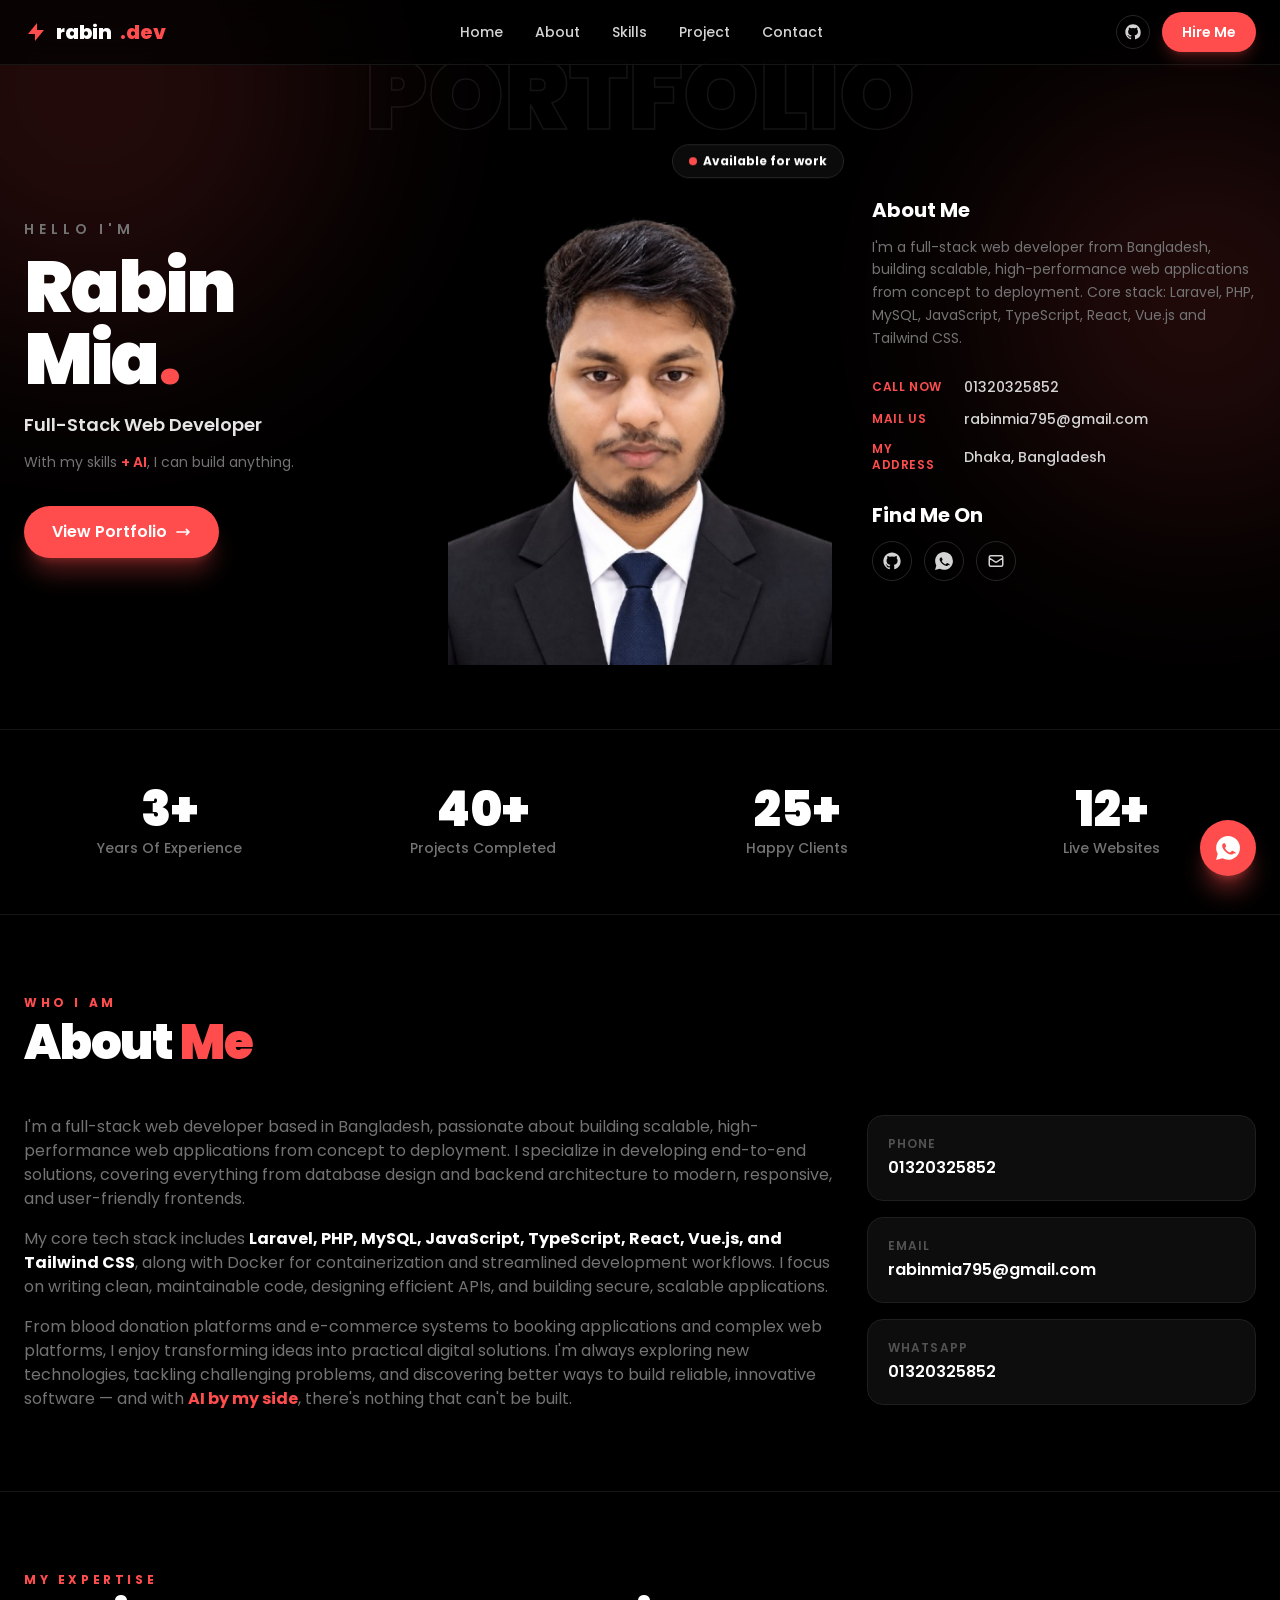
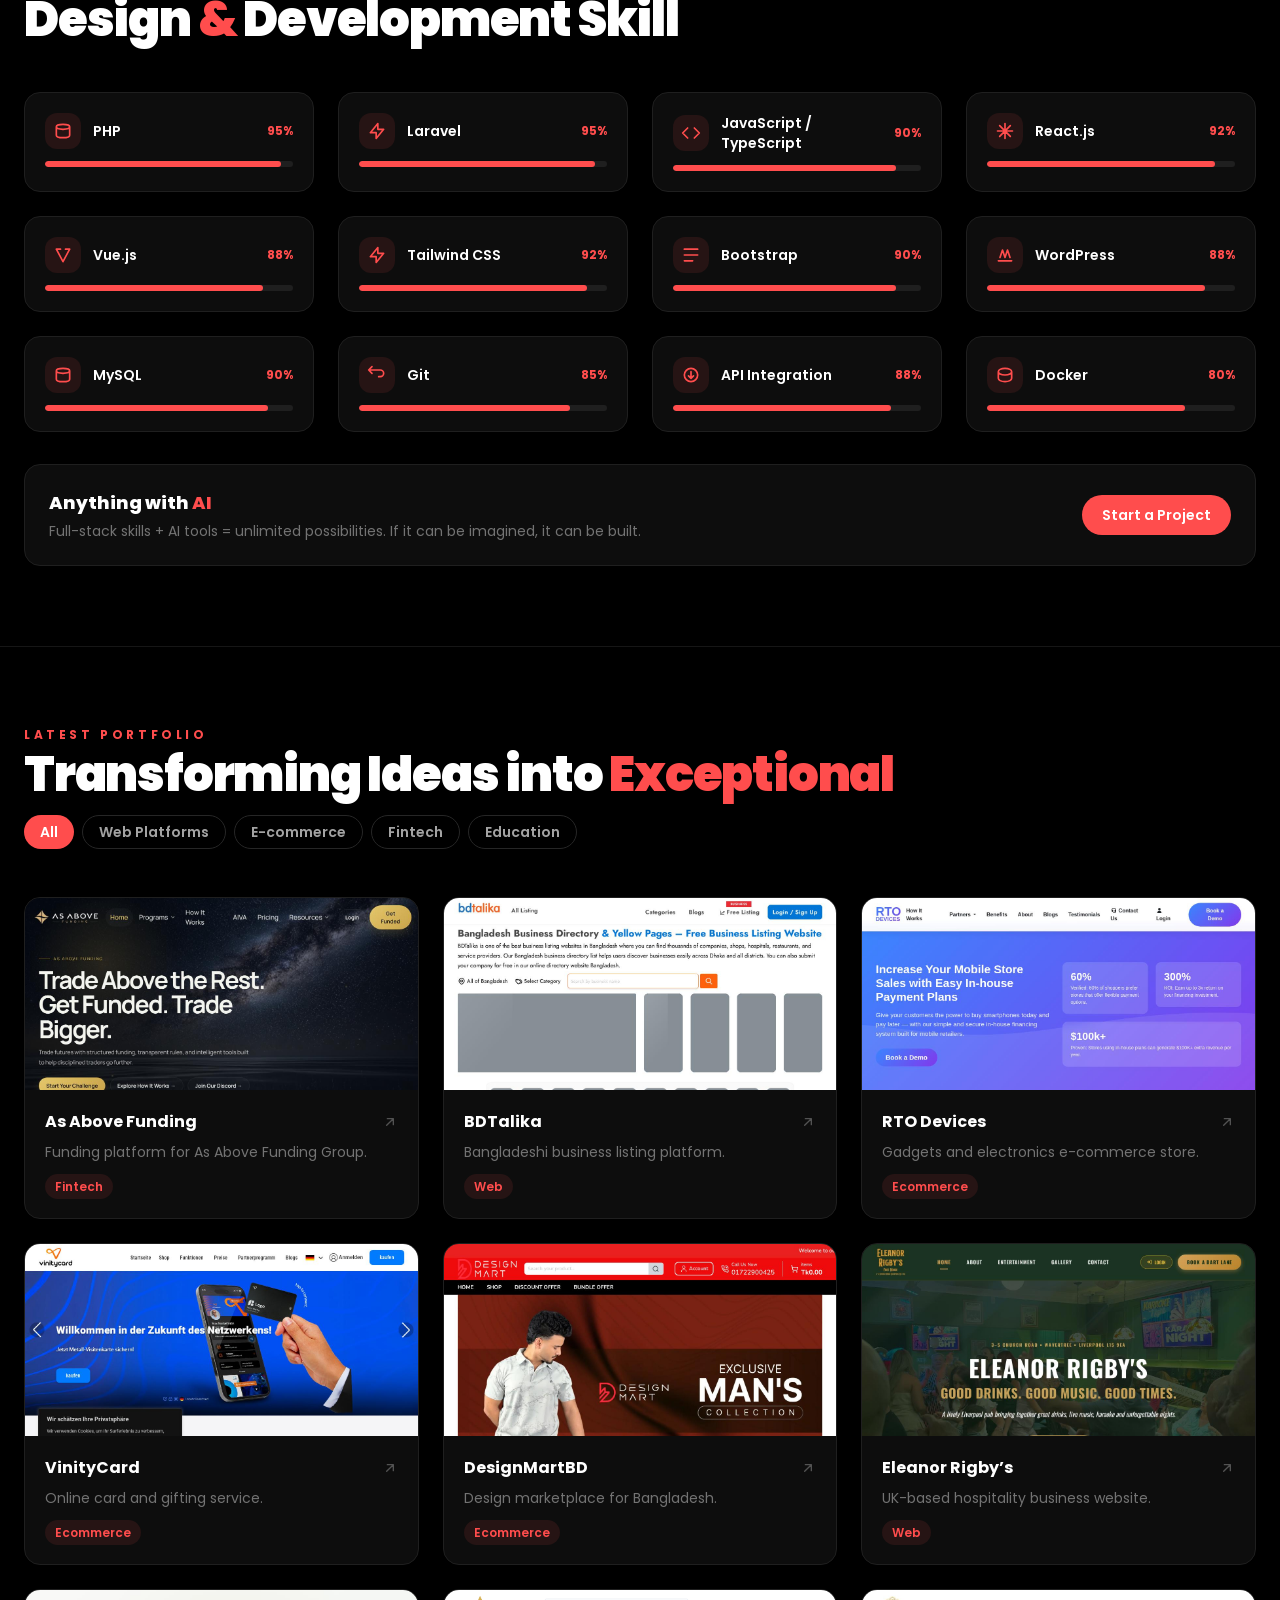
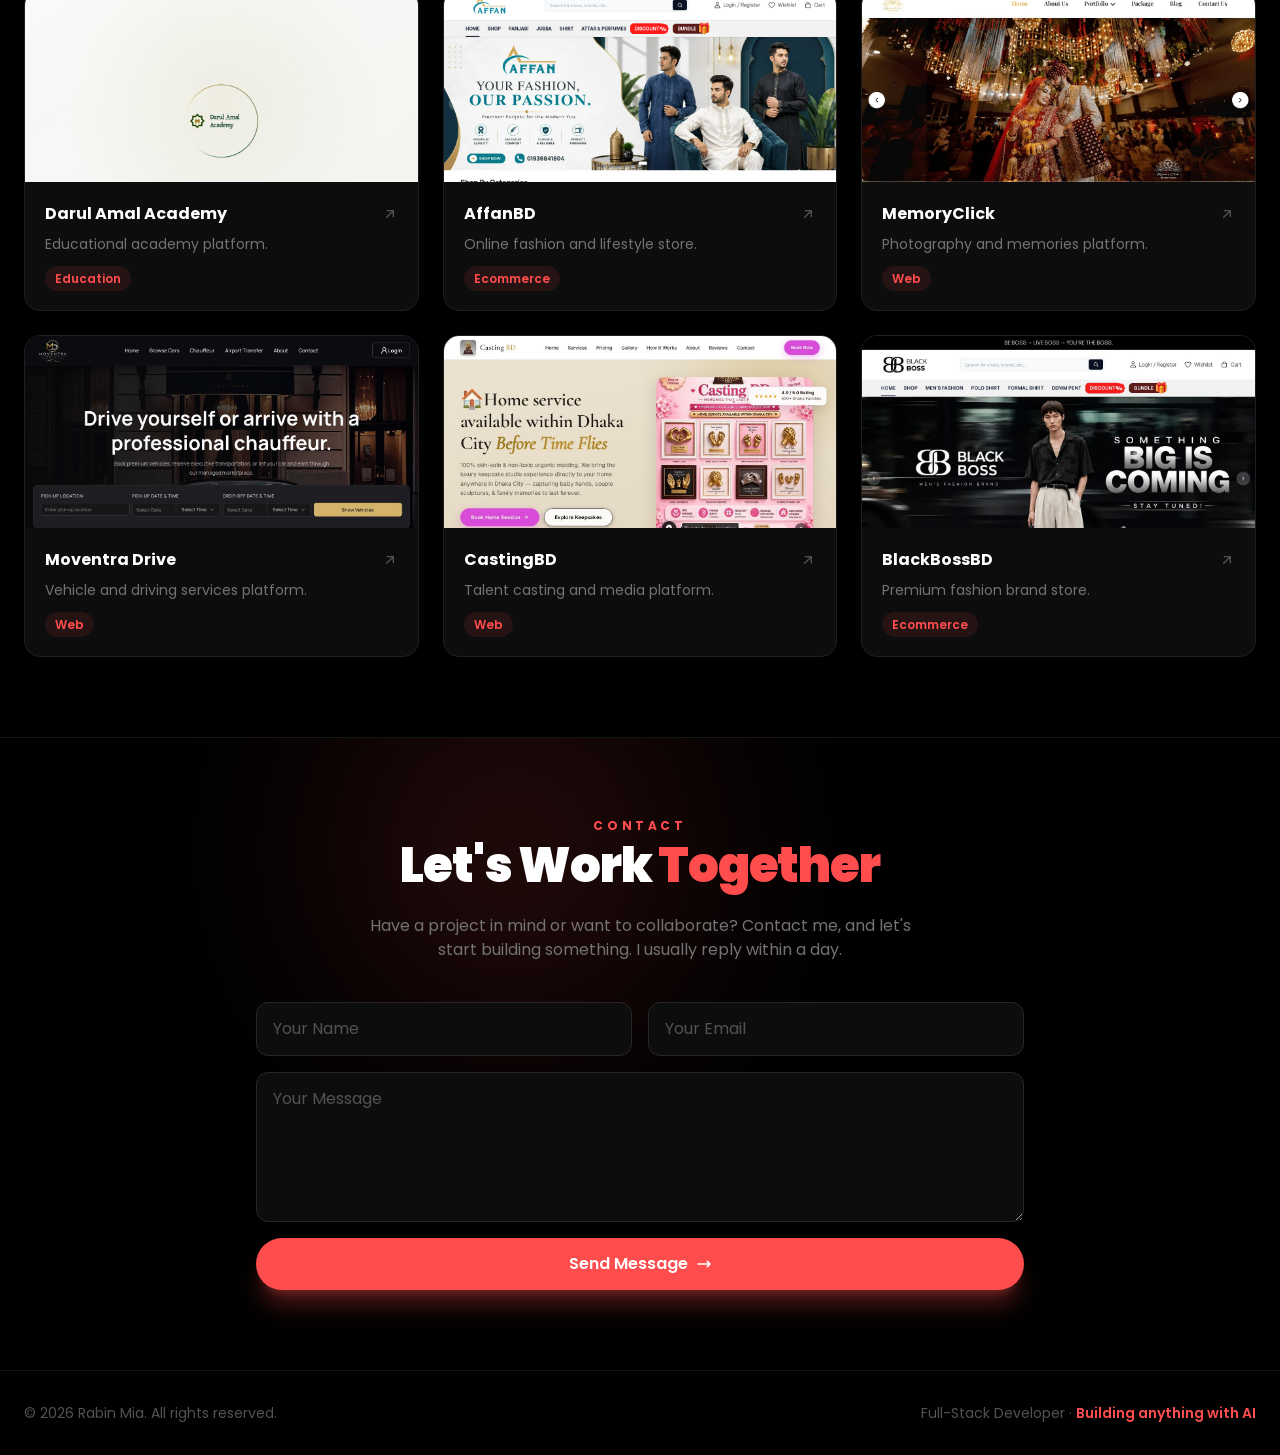
==== index.html @ 709ae865 "Use transparent cutout profile photo, frame-less hero presentation with red glow" ====
<!DOCTYPE html>
<html lang="en" class="scroll-smooth">
<head>
<meta charset="UTF-8">
<meta name="viewport" content="width=device-width, initial-scale=1.0">
<title>Rabin Mia — Full-Stack Developer. I Build Anything with AI.</title>
<meta name="description" content="Rabin Mia — Full-stack web developer from Bangladesh. Laravel, React, Vue, TypeScript, Tailwind. With my skills and AI, I can build anything.">
<link rel="icon" href="assets/profile.png">
<link rel="preconnect" href="https://fonts.googleapis.com">
<link rel="preconnect" href="https://fonts.gstatic.com" crossorigin>
<link href="https://fonts.googleapis.com/css2?family=Poppins:wght@400;500;600;700;800;900&display=swap" rel="stylesheet">
<link rel="stylesheet" href="assets/tw.css">
<style>
  body{font-family:'Poppins',-apple-system,'Segoe UI',Roboto,sans-serif}
  .ghost{color:transparent;-webkit-text-stroke:1.5px rgba(255,255,255,.08)}
  .card-hover{transition:transform .35s cubic-bezier(.16,1,.3,1),box-shadow .35s ease,border-color .35s ease}
  .card-hover:hover{transform:translateY(-6px);border-color:rgba(255,77,77,.5);box-shadow:0 24px 48px -16px rgba(255,77,77,.15)}
  .grad-text{color:#ff4d4d}
  .shot{transition:transform .5s cubic-bezier(.16,1,.3,1)}
  .proj-card:hover .shot{transform:scale(1.07)}
  .blob{position:absolute;border-radius:9999px;filter:blur(110px);opacity:.14;animation:blob 14s ease-in-out infinite}
  .blob-2{animation-delay:-7s}
  @keyframes blob{0%,100%{transform:translate(0,0) scale(1)}33%{transform:translate(30px,-40px) scale(1.1)}66%{transform:translate(-25px,25px) scale(.95)}}
  .float-anim{animation:floaty 5s ease-in-out infinite}
  @keyframes floaty{0%,100%{transform:translateY(0)}50%{transform:translateY(-12px)}}
  .glass{backdrop-filter:blur(14px);-webkit-backdrop-filter:blur(14px)}
  ::selection{background:#ff4d4d;color:#fff}
  ::-webkit-scrollbar{width:9px}
  ::-webkit-scrollbar-track{background:#000}
  ::-webkit-scrollbar-thumb{background:#262626;border-radius:99px}
  ::-webkit-scrollbar-thumb:hover{background:#ff4d4d}
  .link-underline{position:relative}
  .link-underline::after{content:'';position:absolute;left:0;bottom:-4px;width:0;height:2px;background:#ff4d4d;transition:width .3s ease}
  .link-underline:hover::after{width:100%}
</style>
</head>
<body class="bg-black text-neutral-300 antialiased">

<!-- Navbar -->
<nav class="fixed top-0 inset-x-0 z-50 glass bg-black/70 border-b border-[#161616]">
  <div class="max-w-7xl mx-auto px-4 sm:px-6 h-16 flex items-center justify-between">
    <a href="#home" class="flex items-center gap-2 text-xl font-extrabold text-white">
      <svg class="w-6 h-6 text-brand-500" fill="currentColor" viewBox="0 0 24 24"><path d="M13 10V3L4 14h7v7l9-11h-7z"/></svg>rabin<span class="text-brand-500">.dev</span>
    </a>
    <div class="hidden md:flex items-center gap-8 text-sm font-medium">
      <a href="#home" class="link-underline hover:text-white transition">Home</a>
      <a href="#about" class="link-underline hover:text-white transition">About</a>
      <a href="#skills" class="link-underline hover:text-white transition">Skills</a>
      <a href="#projects" class="link-underline hover:text-white transition">Project</a>
      <a href="#contact" class="link-underline hover:text-white transition">Contact</a>
    </div>
    <div class="flex items-center gap-3">
      <a href="https://github.com/rabinmia975" target="_blank" rel="noopener" class="hidden sm:block p-2 rounded-full border border-[#262626] hover:border-brand-500 hover:text-brand-500 transition" aria-label="GitHub">
        <svg class="w-4 h-4" fill="currentColor" viewBox="0 0 24 24"><path d="M12 .5C5.65.5.5 5.65.5 12c0 5.08 3.29 9.39 7.86 10.91.58.11.79-.25.79-.56v-1.97c-3.2.7-3.87-1.54-3.87-1.54-.53-1.33-1.28-1.68-1.28-1.68-1.05-.72.08-.71.08-.71 1.16.08 1.77 1.19 1.77 1.19 1.03 1.77 2.7 1.26 3.36.96.1-.75.4-1.26.73-1.55-2.55-.29-5.23-1.28-5.23-5.68 0-1.26.45-2.28 1.19-3.09-.12-.29-.52-1.46.11-3.05 0 0 .97-.31 3.18 1.18a11 11 0 015.8 0c2.2-1.49 3.17-1.18 3.17-1.18.63 1.59.23 2.76.11 3.05.74.81 1.19 1.83 1.19 3.09 0 4.41-2.69 5.38-5.25 5.66.41.36.78 1.06.78 2.14v3.17c0 .31.21.68.8.56A10.52 10.52 0 0023.5 12C23.5 5.65 18.35.5 12 .5z"/></svg>
      </a>
      <a href="#contact" class="hidden sm:inline-flex items-center gap-2 bg-brand-500 hover:bg-brand-600 text-white text-sm font-semibold px-5 py-2.5 rounded-full transition shadow-lg shadow-brand-500/25">Hire Me</a>
      <button id="menuBtn" aria-label="Menu" class="md:hidden p-2 rounded-full border border-[#262626]">
        <svg class="w-5 h-5" fill="none" stroke="currentColor" stroke-width="2" viewBox="0 0 24 24"><path stroke-linecap="round" d="M4 6h16M4 12h16M4 18h16"/></svg>
      </button>
    </div>
  </div>
  <div id="mobileMenu" class="hidden md:hidden border-t border-[#161616] bg-black px-4 py-4 flex-col gap-4 text-sm font-medium">
    <a href="#home" class="block py-1.5 hover:text-brand-500">Home</a>
    <a href="#about" class="block py-1.5 hover:text-brand-500">About</a>
    <a href="#skills" class="block py-1.5 hover:text-brand-500">Skills</a>
    <a href="#projects" class="block py-1.5 hover:text-brand-500">Project</a>
    <a href="#contact" class="block py-1.5 hover:text-brand-500">Contact</a>
  </div>
</nav>

<!-- Hero (Reeni style) -->
<header id="home" class="relative overflow-hidden pt-28 pb-16 px-4 sm:px-6 scroll-mt-20">
  <div class="blob w-[500px] h-[500px] bg-brand-500 -top-40 -left-40"></div>
  <div class="blob blob-2 w-[420px] h-[420px] bg-brand-500 top-24 -right-32"></div>
  <div class="max-w-7xl mx-auto relative grid lg:grid-cols-12 gap-10 items-center">
    <!-- Left: name -->
    <div class="hero-col lg:col-span-4 text-center lg:text-left">
      <p class="text-sm font-semibold tracking-[0.35em] text-neutral-500 mb-3">HELLO I'M</p>
      <h1 class="text-5xl sm:text-6xl xl:text-7xl font-black text-white tracking-tight leading-[1.05] mb-4">Rabin<br>Mia<span class="text-brand-500">.</span></h1>
      <p class="text-lg font-semibold text-neutral-200 mb-3">Full-Stack Web Developer</p>
      <p class="text-sm text-neutral-500 mb-8 max-w-xs mx-auto lg:mx-0 leading-relaxed">With my skills <span class="grad-text font-semibold">+ AI</span>, I can build anything.</p>
      <div class="flex flex-wrap gap-4 justify-center lg:justify-start">
        <a href="#projects" class="inline-flex items-center gap-2 bg-brand-500 hover:bg-brand-600 text-white font-semibold px-7 py-3.5 rounded-full transition shadow-xl shadow-brand-500/30 hover:-translate-y-0.5">View Portfolio
          <svg class="w-4 h-4" fill="none" stroke="currentColor" stroke-width="2.5" viewBox="0 0 24 24"><path stroke-linecap="round" stroke-linejoin="round" d="M17 8l4 4m0 0l-4 4m4-4H3"/></svg>
        </a>
      </div>
    </div>
    <!-- Center: portrait -->
    <div class="hero-col lg:col-span-4 relative flex justify-center">
      <p class="ghost absolute -top-8 lg:-top-16 left-1/2 -translate-x-1/2 text-7xl sm:text-8xl font-black whitespace-nowrap pointer-events-none select-none">PORTFOLIO</p>
      <div class="relative mt-6 lg:mt-14">
        <div class="absolute -inset-8 bg-brand-500/25 blur-3xl rounded-full"></div>
        <img src="assets/profile.png" alt="Rabin Mia" class="relative w-80 sm:w-96 lg:w-full max-w-md mx-auto drop-shadow-[0_28px_60px_rgba(255,77,77,0.18)]">
        <div class="float-anim absolute -top-4 -right-3 glass bg-[#0d0d0d]/90 border border-[#262626] rounded-full px-4 py-2 text-xs font-bold text-white shadow-lg flex items-center gap-1.5">
          <span class="w-2 h-2 rounded-full bg-brand-500 animate-pulse"></span> Available for work
        </div>

      </div>
    </div>
    <!-- Right: about quick -->
    <div class="hero-col lg:col-span-4 space-y-7">
      <div>
        <h2 class="text-xl font-bold text-white mb-3">About Me</h2>
        <p class="text-sm text-neutral-500 leading-relaxed">I'm a full-stack web developer from Bangladesh, building scalable, high-performance web applications from concept to deployment. Core stack: Laravel, PHP, MySQL, JavaScript, TypeScript, React, Vue.js and Tailwind CSS.</p>
      </div>
      <div class="space-y-3 text-sm">
        <div class="flex items-center gap-3">
          <span class="text-brand-500 font-semibold tracking-wider text-xs w-20">CALL NOW</span>
          <a href="tel:+8801320325852" class="hover:text-white transition font-medium">01320325852</a>
        </div>
        <div class="flex items-center gap-3">
          <span class="text-brand-500 font-semibold tracking-wider text-xs w-20">MAIL US</span>
          <a href="mailto:rabinmia795@gmail.com" class="hover:text-white transition font-medium break-all">rabinmia795@gmail.com</a>
        </div>
        <div class="flex items-center gap-3">
          <span class="text-brand-500 font-semibold tracking-wider text-xs w-20">MY ADDRESS</span>
          <span class="font-medium">Dhaka, Bangladesh</span>
        </div>
      </div>
      <div>
        <h2 class="text-xl font-bold text-white mb-3">Find Me On</h2>
        <div class="flex gap-3">
          <a href="https://github.com/rabinmia975" target="_blank" rel="noopener" class="p-2.5 rounded-full border border-[#262626] hover:border-brand-500 hover:text-brand-500 transition" aria-label="GitHub">
            <svg class="w-4.5 h-4.5" width="18" height="18" fill="currentColor" viewBox="0 0 24 24"><path d="M12 .5C5.65.5.5 5.65.5 12c0 5.08 3.29 9.39 7.86 10.91.58.11.79-.25.79-.56v-1.97c-3.2.7-3.87-1.54-3.87-1.54-.53-1.33-1.28-1.68-1.28-1.68-1.05-.72.08-.71.08-.71 1.16.08 1.77 1.19 1.77 1.19 1.03 1.77 2.7 1.26 3.36.96.1-.75.4-1.26.73-1.55-2.55-.29-5.23-1.28-5.23-5.68 0-1.26.45-2.28 1.19-3.09-.12-.29-.52-1.46.11-3.05 0 0 .97-.31 3.18 1.18a11 11 0 015.8 0c2.2-1.49 3.17-1.18 3.17-1.18.63 1.59.23 2.76.11 3.05.74.81 1.19 1.83 1.19 3.09 0 4.41-2.69 5.38-5.25 5.66.41.36.78 1.06.78 2.14v3.17c0 .31.21.68.8.56A10.52 10.52 0 0023.5 12C23.5 5.65 18.35.5 12 .5z"/></svg>
          </a>
          <a href="https://wa.me/8801320325852" target="_blank" rel="noopener" class="p-2.5 rounded-full border border-[#262626] hover:border-brand-500 hover:text-brand-500 transition" aria-label="WhatsApp">
            <svg width="18" height="18" fill="currentColor" viewBox="0 0 24 24"><path d="M12.05 0C5.495 0 .16 5.335.157 11.892c0 2.096.547 4.142 1.588 5.945L.057 24l6.305-1.654a11.882 11.882 0 005.683 1.448h.005c6.554 0 11.89-5.335 11.893-11.893a11.821 11.821 0 00-3.48-8.413A11.815 11.815 0 0012.05 0zm5.995 17.098c-.253.71-1.47 1.356-2.03 1.413-.512.077-1.16.108-1.872-.118-.432-.136-.988-.32-1.698-.627-2.98-1.388-4.926-4.405-5.075-4.603-.148-.199-1.212-1.612-1.212-3.075 0-1.462.767-2.182 1.039-2.48.272-.297.594-.371.792-.371.199 0 .398.002.572.01.174.009.406-.066.638.495.235.579.802 2.043.872 2.19.074.15.124.323.025.52-.1.199-.174.323-.347.52-.174.198-.363.44-.521.586-.174.174-.355.364-.153.713.202.349.899 1.477 1.93 2.396 1.325 1.18 2.444 1.548 2.796 1.724.352.176.558.147.765-.092.202-.235.862-.998 1.093-1.341.231-.344.463-.287.779-.172.316.115 2.009.949 2.355 1.122.347.174.578.26.664.407.086.147.086.847-.167 1.666z"/></svg>
          </a>
          <a href="mailto:rabinmia795@gmail.com" class="p-2.5 rounded-full border border-[#262626] hover:border-brand-500 hover:text-brand-500 transition" aria-label="Email">
            <svg width="18" height="18" fill="none" stroke="currentColor" stroke-width="2" viewBox="0 0 24 24"><path stroke-linecap="round" stroke-linejoin="round" d="M3 8l7.89 5.26a2 2 0 002.22 0L21 8M5 19h14a2 2 0 002-2V7a2 2 0 00-2-2H5a2 2 0 00-2 2v10a2 2 0 002 2z"/></svg>
          </a>
        </div>
      </div>
    </div>
  </div>
</header>

<!-- Stats -->
<section class="py-14 px-4 sm:px-6 border-y border-[#161616]">
  <div class="max-w-7xl mx-auto grid grid-cols-2 lg:grid-cols-4 gap-6 fade-up" id="statsGrid"></div>
</section>

<!-- About -->
<section id="about" class="py-20 px-4 sm:px-6 scroll-mt-20">
  <div class="max-w-7xl mx-auto">
    <div class="fade-up mb-12">
      <p class="text-xs font-bold tracking-[0.3em] text-brand-500 mb-2">WHO I AM</p>
      <h2 class="text-3xl sm:text-5xl font-black text-white tracking-tight">About <span class="grad-text">Me</span></h2>
    </div>
    <div class="grid md:grid-cols-3 gap-8 fade-up">
      <div class="md:col-span-2 space-y-4 text-neutral-500 leading-relaxed text-sm sm:text-base">
        <p>I'm a full-stack web developer based in Bangladesh, passionate about building scalable, high-performance web applications from concept to deployment. I specialize in developing end-to-end solutions, covering everything from database design and backend architecture to modern, responsive, and user-friendly frontends.</p>
        <p>My core tech stack includes <strong class="text-white">Laravel, PHP, MySQL, JavaScript, TypeScript, React, Vue.js, and Tailwind CSS</strong>, along with Docker for containerization and streamlined development workflows. I focus on writing clean, maintainable code, designing efficient APIs, and building secure, scalable applications.</p>
        <p>From blood donation platforms and e-commerce systems to booking applications and complex web platforms, I enjoy transforming ideas into practical digital solutions. I'm always exploring new technologies, tackling challenging problems, and discovering better ways to build reliable, innovative software — and with <strong class="grad-text">AI by my side</strong>, there's nothing that can't be built.</p>
      </div>
      <div class="space-y-4">
        <div class="rounded-2xl bg-[#0d0d0d] border border-[#1f1f1f] p-5 card-hover">
          <p class="text-xs text-neutral-600 font-semibold tracking-widest mb-1">PHONE</p>
          <p class="font-semibold text-white"><a href="tel:+8801320325852" class="hover:text-brand-500 transition">01320325852</a></p>
        </div>
        <div class="rounded-2xl bg-[#0d0d0d] border border-[#1f1f1f] p-5 card-hover">
          <p class="text-xs text-neutral-600 font-semibold tracking-widest mb-1">EMAIL</p>
          <p class="font-semibold text-white break-all"><a href="mailto:rabinmia795@gmail.com" class="hover:text-brand-500 transition">rabinmia795@gmail.com</a></p>
        </div>
        <div class="rounded-2xl bg-[#0d0d0d] border border-[#1f1f1f] p-5 card-hover">
          <p class="text-xs text-neutral-600 font-semibold tracking-widest mb-1">WHATSAPP</p>
          <p class="font-semibold text-white"><a href="https://wa.me/8801320325852" target="_blank" rel="noopener" class="hover:text-brand-500 transition">01320325852</a></p>
        </div>
      </div>
    </div>
  </div>
</section>

<!-- Skills -->
<section id="skills" class="py-20 px-4 sm:px-6 border-t border-[#161616] scroll-mt-20">
  <div class="max-w-7xl mx-auto">
    <div class="fade-up mb-12">
      <p class="text-xs font-bold tracking-[0.3em] text-brand-500 mb-2">MY EXPERTISE</p>
      <h2 class="text-3xl sm:text-5xl font-black text-white tracking-tight">Design <span class="grad-text">&</span> Development Skill</h2>
    </div>
    <div class="grid sm:grid-cols-2 lg:grid-cols-4 gap-6 fade-up" id="skillsGrid"></div>
    <div class="mt-8 fade-up">
      <div class="rounded-2xl bg-[#0d0d0d] border border-[#1f1f1f] px-6 py-6 flex flex-col sm:flex-row items-center justify-between gap-4 card-hover">
        <div class="text-center sm:text-left">
          <p class="font-extrabold text-lg text-white mb-1">Anything with <span class="grad-text">AI</span></p>
          <p class="text-sm text-neutral-500">Full-stack skills + AI tools = unlimited possibilities. If it can be imagined, it can be built.</p>
        </div>
        <a href="#contact" class="shrink-0 bg-brand-500 hover:bg-brand-600 text-white text-sm font-semibold px-5 py-2.5 rounded-full transition">Start a Project</a>
      </div>
    </div>
  </div>
</section>

<!-- Projects -->
<section id="projects" class="py-20 px-4 sm:px-6 border-t border-[#161616] scroll-mt-20">
  <div class="max-w-7xl mx-auto">
    <div class="fade-up flex flex-wrap items-end justify-between gap-4 mb-12">
      <div>
        <p class="text-xs font-bold tracking-[0.3em] text-brand-500 mb-2">LATEST PORTFOLIO</p>
        <h2 class="text-3xl sm:text-5xl font-black text-white tracking-tight">Transforming Ideas into <span class="grad-text">Exceptional</span></h2>
      </div>
      <div class="flex flex-wrap gap-2" id="filterBtns"></div>
    </div>
    <div class="grid sm:grid-cols-2 lg:grid-cols-3 gap-6" id="projectsGrid"></div>
  </div>
</section>

<!-- Contact -->
<section id="contact" class="relative overflow-hidden py-20 px-4 sm:px-6 border-t border-[#161616] scroll-mt-20">
  <div class="blob w-96 h-96 bg-brand-500 -top-20 left-1/4"></div>
  <div class="max-w-3xl mx-auto relative text-center fade-up">
    <p class="text-xs font-bold tracking-[0.3em] text-brand-500 mb-2">CONTACT</p>
    <h2 class="text-3xl sm:text-5xl font-black text-white tracking-tight mb-6">Let's Work <span class="grad-text">Together</span></h2>
    <p class="text-neutral-500 mb-10 max-w-xl mx-auto text-sm sm:text-base">Have a project in mind or want to collaborate? Contact me, and let's start building something. I usually reply within a day.</p>
    <form id="contactForm" class="grid sm:grid-cols-2 gap-4 text-left">
      <input required name="name" type="text" placeholder="Your Name" class="sm:col-span-1 rounded-xl bg-[#0d0d0d] border border-[#262626] text-white placeholder-neutral-600 px-4 py-3.5 focus:border-brand-500 focus:ring-2 focus:ring-brand-500/20 outline-none transition">
      <input required name="email" type="email" placeholder="Your Email" class="sm:col-span-1 rounded-xl bg-[#0d0d0d] border border-[#262626] text-white placeholder-neutral-600 px-4 py-3.5 focus:border-brand-500 focus:ring-2 focus:ring-brand-500/20 outline-none transition">
      <textarea required name="message" rows="5" placeholder="Your Message" class="sm:col-span-2 rounded-xl bg-[#0d0d0d] border border-[#262626] text-white placeholder-neutral-600 px-4 py-3.5 focus:border-brand-500 focus:ring-2 focus:ring-brand-500/20 outline-none transition"></textarea>
      <button type="submit" class="sm:col-span-2 inline-flex items-center justify-center gap-2 bg-brand-500 hover:bg-brand-600 text-white font-semibold px-6 py-3.5 rounded-full transition shadow-xl shadow-brand-500/30 hover:-translate-y-0.5">Send Message
        <svg class="w-4 h-4" fill="none" stroke="currentColor" stroke-width="2.5" viewBox="0 0 24 24"><path stroke-linecap="round" stroke-linejoin="round" d="M17 8l4 4m0 0l-4 4m4-4H3"/></svg>
      </button>
      <p id="formNote" class="sm:col-span-2 text-center text-sm text-brand-500 hidden"></p>
    </form>
  </div>
</section>

<!-- Footer -->
<footer class="border-t border-[#161616] py-8 px-4 sm:px-6">
  <div class="max-w-7xl mx-auto flex flex-col sm:flex-row items-center justify-between gap-4 text-sm text-neutral-600">
    <p>© <span id="year"></span> Rabin Mia. All rights reserved.</p>
    <p>Full-Stack Developer · <span class="grad-text font-semibold">Building anything with AI</span></p>
  </div>
</footer>

<!-- Floating WhatsApp -->
<a href="https://wa.me/8801320325852" target="_blank" rel="noopener" class="fixed bottom-6 right-6 z-40 w-14 h-14 rounded-full bg-brand-500 hover:bg-brand-600 shadow-xl shadow-brand-500/40 flex items-center justify-center transition hover:scale-110" aria-label="Chat on WhatsApp">
  <svg class="w-6 h-6 text-white" fill="currentColor" viewBox="0 0 24 24"><path d="M12.05 0C5.495 0 .16 5.335.157 11.892c0 2.096.547 4.142 1.588 5.945L.057 24l6.305-1.654a11.882 11.882 0 005.683 1.448h.005c6.554 0 11.89-5.335 11.893-11.893a11.821 11.821 0 00-3.48-8.413A11.815 11.815 0 0012.05 0zm5.995 17.098c-.253.71-1.47 1.356-2.03 1.413-.512.077-1.16.108-1.872-.118-.432-.136-.988-.32-1.698-.627-2.98-1.388-4.926-4.405-5.075-4.603-.148-.199-1.212-1.612-1.212-3.075 0-1.462.767-2.182 1.039-2.48.272-.297.594-.371.792-.371.199 0 .398.002.572.01.174.009.406-.066.638.495.235.579.802 2.043.872 2.19.074.15.124.323.025.52-.1.199-.174.323-.347.52-.174.198-.363.44-.521.586-.174.174-.355.364-.153.713.202.349.899 1.477 1.93 2.396 1.325 1.18 2.444 1.548 2.796 1.724.352.176.558.147.765-.092.202-.235.862-.998 1.093-1.341.231-.344.463-.287.779-.172.316.115 2.009.949 2.355 1.122.347.174.578.26.664.407.086.147.086.847-.167 1.666z"/></svg>
</a>

<script src="assets/gsap.min.js"></script>
<script src="assets/ScrollTrigger.min.js"></script>
<script>
// Mobile menu
var mm=document.getElementById('mobileMenu');
document.getElementById('menuBtn').addEventListener('click',function(){mm.classList.toggle('hidden')});
mm.querySelectorAll('a').forEach(function(a){a.addEventListener('click',function(){mm.classList.add('hidden')})});
// Stats counters
var stats=[['3','+','Years Of Experience'],['40','+','Projects Completed'],['25','+','Happy Clients'],['12','+','Live Websites']];
var sg=document.getElementById('statsGrid');
stats.forEach(function(s){sg.insertAdjacentHTML('beforeend','<div class="text-center"><p class="text-4xl sm:text-5xl font-black text-white"><span class="counter" data-target="'+s[0]+'">0</span>'+s[1]+'</p><p class="text-xs sm:text-sm text-neutral-500 mt-1 font-medium">'+s[2]+'</p></div>')});
// Skills
var skills=[
 ['PHP',95,'M4 7c0-1.66 3.58-3 8-3s8 1.34 8 3-3.58 3-8 3-8-1.34-8-3zM4 7v10c0 1.66 3.58 3 8 3s8-1.34 8-3V7'],
 ['Laravel',95,'M13 10V3L4 14h7v7l9-11h-7z'],
 ['JavaScript / TypeScript',90,'M16 18l6-6-6-6M8 6l-6 6 6 6'],
 ['React.js',92,'M12 3v18M3 12h18M5.6 5.6l12.8 12.8M18.4 5.6L5.6 18.4'],
 ['Vue.js',88,'M4 5l8 15L20 5M4 5h5M15 5h5'],
 ['Tailwind CSS',92,'M13 10V3L4 14h7v7l9-11h-7z'],
 ['Bootstrap',90,'M4 5h16M4 12h16M4 19h10'],
 ['WordPress',88,'M4 19h16M6 15l3-9 3 9 3-9 3 9'],
 ['MySQL',90,'M4 7c0-1.66 3.58-3 8-3s8 1.34 8 3-3.58 3-8 3-8-1.34-8-3zM4 7v10c0 1.66 3.58 3 8 3s8-1.34 8-3V7'],
 ['Git',85,'M6 2l-4 4 4 4M2 6h14a4 4 0 010 8h-2'],
 ['API Integration',88,'M4 12a8 8 0 018-8 8 8 0 018 8 8 8 0 01-8 8 8 8 0 01-8-8zm8-4v8m0 0l-3-3m3 3l3-3'],
 ['Docker',80,'M4 8c0-2 3-4 8-4s8 2 8 4-3 4-8 4-8-2-8-4zM4 8v8c0 2 3 4 8 4s8-2 8-4V8']
];
var skg=document.getElementById('skillsGrid');
skills.forEach(function(s){skg.insertAdjacentHTML('beforeend','<div class="card-hover rounded-2xl bg-[#0d0d0d] border border-[#1f1f1f] p-5">'+
'<div class="flex items-center justify-between mb-3">'+
'<div class="flex items-center gap-3">'+
'<div class="w-9 h-9 rounded-xl bg-brand-500/10 text-brand-500 flex items-center justify-center">'+
'<svg class="w-5 h-5" fill="none" stroke="currentColor" stroke-width="2" viewBox="0 0 24 24"><path stroke-linecap="round" stroke-linejoin="round" d="'+s[2]+'"/></svg></div>'+
'<p class="font-semibold text-sm text-white">'+s[0]+'</p></div>'+
'<span class="text-xs font-bold text-brand-500">'+s[1]+'%</span></div>'+
'<div class="h-1.5 rounded-full bg-[#1f1f1f] overflow-hidden">'+
'<div class="skill-bar h-full rounded-full bg-brand-500" data-level="'+s[1]+'" style="width:0"></div></div></div>')});
// Projects
var projects=[
 {title:'As Above Funding',tag:'fintech',desc:'Funding platform for As Above Funding Group.',url:'https://app.asabovefunding.com/',shot:'assets/shots/asabovefunding.jpg'},
 {title:'BDTalika',tag:'web',desc:'Bangladeshi business listing platform.',url:'http://bdtalika.com/',shot:'assets/shots/bdtalika.jpg'},
 {title:'RTO Devices',tag:'ecommerce',desc:'Gadgets and electronics e-commerce store.',url:'https://rtodevices.com/',shot:'assets/shots/rtodevices.jpg'},
 {title:'VinityCard',tag:'ecommerce',desc:'Online card and gifting service.',url:'https://www.vinitycard.com/',shot:'assets/shots/vinitycard.jpg'},
 {title:'DesignMartBD',tag:'ecommerce',desc:'Design marketplace for Bangladesh.',url:'https://designmartbd.com/',shot:'assets/shots/designmartbd.jpg'},
 {title:'Eleanor Rigby\u2019s',tag:'web',desc:'UK-based hospitality business website.',url:'https://eleanorrigbys.co.uk/',shot:'assets/shots/eleanorrigbys.jpg'},
 {title:'Darul Amal Academy',tag:'education',desc:'Educational academy platform.',url:'https://darulamalacademy.com/',shot:'assets/shots/darulamal.jpg'},
 {title:'AffanBD',tag:'ecommerce',desc:'Online fashion and lifestyle store.',url:'https://affanbd.com/',shot:'assets/shots/affanbd.png'},
 {title:'MemoryClick',tag:'web',desc:'Photography and memories platform.',url:'https://memoryclick.com.bd/',shot:'assets/shots/memoryclick.jpg'},
 {title:'Moventra Drive',tag:'web',desc:'Vehicle and driving services platform.',url:'https://moventradrive.com/',shot:'assets/shots/moventra.jpg'},
 {title:'CastingBD',tag:'web',desc:'Talent casting and media platform.',url:'https://castingbd.com/',shot:'assets/shots/castingbd.jpg'},
 {title:'BlackBossBD',tag:'ecommerce',desc:'Premium fashion brand store.',url:'https://blackbossbd.com/',shot:'assets/shots/blackbossbd.jpg'}
];
var tags=[['all','All'],['web','Web Platforms'],['ecommerce','E-commerce'],['fintech','Fintech'],['education','Education']];
var fb=document.getElementById('filterBtns'),pg=document.getElementById('projectsGrid');
function render(f){
 f=f||'all';pg.innerHTML='';
 projects.filter(function(p){return f==='all'||p.tag===f}).forEach(function(p){
  pg.insertAdjacentHTML('beforeend','<a href="'+p.url+'" target="_blank" rel="noopener" class="proj-card card-hover group rounded-2xl bg-[#0d0d0d] border border-[#1f1f1f] overflow-hidden block">'+
  '<div class="h-48 overflow-hidden relative">'+
  '<img src="'+p.shot+'" alt="'+p.title+'" loading="lazy" class="shot w-full h-full object-cover object-top">'+
  '<div class="absolute inset-0 bg-gradient-to-t from-black/60 to-transparent opacity-0 group-hover:opacity-100 transition"></div></div>'+
  '<div class="p-5"><div class="flex items-center justify-between mb-2">'+
  '<h3 class="font-bold text-white">'+p.title+'</h3>'+
  '<svg class="w-4 h-4 text-neutral-600 group-hover:text-brand-500 transition" fill="none" stroke="currentColor" stroke-width="2" viewBox="0 0 24 24"><path stroke-linecap="round" stroke-linejoin="round" d="M7 17L17 7M17 7H8M17 7v9"/></svg></div>'+
  '<p class="text-sm text-neutral-500 mb-3">'+p.desc+'</p>'+
  '<span class="text-xs font-semibold px-2.5 py-1 rounded-full bg-brand-500/10 text-brand-500 capitalize">'+p.tag+'</span></div></a>')})}
tags.forEach(function(t,i){
 var b=document.createElement('button');b.textContent=t[1];
 b.className=i===0?'px-4 py-1.5 rounded-full text-sm font-semibold bg-brand-500 text-white':'px-4 py-1.5 rounded-full text-sm font-semibold border border-[#262626] text-neutral-400 hover:border-brand-500 hover:text-brand-500 transition';
 b.addEventListener('click',function(){
  fb.querySelectorAll('button').forEach(function(x){x.className='px-4 py-1.5 rounded-full text-sm font-semibold border border-[#262626] text-neutral-400 hover:border-brand-500 hover:text-brand-500 transition'});
  b.className='px-4 py-1.5 rounded-full text-sm font-semibold bg-brand-500 text-white';render(t[0])});
 fb.appendChild(b)});
render();
// GSAP animations
if(window.gsap&&window.ScrollTrigger){
 gsap.registerPlugin(ScrollTrigger);
 // hero entrance
 gsap.from('.hero-col',{y:60,opacity:0,duration:1,stagger:.18,ease:'power3.out'});
 // section reveals
 gsap.utils.toArray('.fade-up').forEach(function(el){
  gsap.from(el,{y:45,opacity:0,duration:.9,ease:'power3.out',
   scrollTrigger:{trigger:el,start:'top 85%',once:true}})});
 // staggered card grids
 gsap.from('#statsGrid > *',{y:35,opacity:0,duration:.7,stagger:.12,ease:'power3.out',
  scrollTrigger:{trigger:'#statsGrid',start:'top 90%',once:true}});
 gsap.from('#skillsGrid > *',{y:45,opacity:0,duration:.7,stagger:.07,ease:'power3.out',
  scrollTrigger:{trigger:'#skillsGrid',start:'top 85%',once:true}});
 gsap.from('#projectsGrid > *',{y:45,opacity:0,duration:.7,stagger:.06,ease:'power3.out',
  scrollTrigger:{trigger:'#projectsGrid',start:'top 85%',once:true}});
 // skill bars
 gsap.utils.toArray('.skill-bar').forEach(function(bar){
  gsap.to(bar,{width:bar.dataset.level+'%',duration:1.3,ease:'power2.out',
   scrollTrigger:{trigger:bar,start:'top 92%',once:true}})});
 // counters
 gsap.utils.toArray('.counter').forEach(function(c){
  var t=parseInt(c.dataset.target,10);
  ScrollTrigger.create({trigger:c,start:'top 92%',once:true,
   onEnter:function(){var o={v:0};
    gsap.to(o,{v:t,duration:1.6,ease:'power1.out',
     onUpdate:function(){c.textContent=Math.round(o.v)}})}});
 });
 // ghost text parallax
 gsap.to('.ghost',{y:-110,ease:'none',
  scrollTrigger:{trigger:'#home',start:'top top',end:'bottom top',scrub:true}});
 // floating badges gentle motion
 gsap.to('.float-anim',{y:-10,duration:2.4,ease:'sine.inOut',yoyo:true,repeat:-1,stagger:.5});
}
// Contact form
document.getElementById('contactForm').addEventListener('submit',function(e){
 e.preventDefault();
 var f=e.target,note=document.getElementById('formNote');
 var body=encodeURIComponent('Name: '+f.name.value+'\n\n'+f.message.value);
 location.href='mailto:rabinmia795@gmail.com?subject='+encodeURIComponent('Portfolio Contact from '+f.name.value)+'&body='+body;
 note.textContent='Opening your email app to send the message — thanks for reaching out!';
 note.classList.remove('hidden');f.reset()});
document.querySelectorAll('a[href^="#"]').forEach(function(a){
 a.addEventListener('click',function(e){
  var id=a.getAttribute('href').slice(1);
  var el=document.getElementById(id);
  if(el){e.preventDefault();el.scrollIntoView({behavior:'smooth',block:'start'});
   if(history.replaceState)history.replaceState(null,'','#'+id)}
 })});
document.getElementById('year').textContent=new Date().getFullYear();
</script>
</body>
</html>
---- assets/tw.css ----
*,:after,:before{--tw-border-spacing-x:0;--tw-border-spacing-y:0;--tw-translate-x:0;--tw-translate-y:0;--tw-rotate:0;--tw-skew-x:0;--tw-skew-y:0;--tw-scale-x:1;--tw-scale-y:1;--tw-pan-x: ;--tw-pan-y: ;--tw-pinch-zoom: ;--tw-scroll-snap-strictness:proximity;--tw-gradient-from-position: ;--tw-gradient-via-position: ;--tw-gradient-to-position: ;--tw-ordinal: ;--tw-slashed-zero: ;--tw-numeric-figure: ;--tw-numeric-spacing: ;--tw-numeric-fraction: ;--tw-ring-inset: ;--tw-ring-offset-width:0px;--tw-ring-offset-color:#fff;--tw-ring-color:rgba(59,130,246,.5);--tw-ring-offset-shadow:0 0 #0000;--tw-ring-shadow:0 0 #0000;--tw-shadow:0 0 #0000;--tw-shadow-colored:0 0 #0000;--tw-blur: ;--tw-brightness: ;--tw-contrast: ;--tw-grayscale: ;--tw-hue-rotate: ;--tw-invert: ;--tw-saturate: ;--tw-sepia: ;--tw-drop-shadow: ;--tw-backdrop-blur: ;--tw-backdrop-brightness: ;--tw-backdrop-contrast: ;--tw-backdrop-grayscale: ;--tw-backdrop-hue-rotate: ;--tw-backdrop-invert: ;--tw-backdrop-opacity: ;--tw-backdrop-saturate: ;--tw-backdrop-sepia: ;--tw-contain-size: ;--tw-contain-layout: ;--tw-contain-paint: ;--tw-contain-style: }::backdrop{--tw-border-spacing-x:0;--tw-border-spacing-y:0;--tw-translate-x:0;--tw-translate-y:0;--tw-rotate:0;--tw-skew-x:0;--tw-skew-y:0;--tw-scale-x:1;--tw-scale-y:1;--tw-pan-x: ;--tw-pan-y: ;--tw-pinch-zoom: ;--tw-scroll-snap-strictness:proximity;--tw-gradient-from-position: ;--tw-gradient-via-position: ;--tw-gradient-to-position: ;--tw-ordinal: ;--tw-slashed-zero: ;--tw-numeric-figure: ;--tw-numeric-spacing: ;--tw-numeric-fraction: ;--tw-ring-inset: ;--tw-ring-offset-width:0px;--tw-ring-offset-color:#fff;--tw-ring-color:rgba(59,130,246,.5);--tw-ring-offset-shadow:0 0 #0000;--tw-ring-shadow:0 0 #0000;--tw-shadow:0 0 #0000;--tw-shadow-colored:0 0 #0000;--tw-blur: ;--tw-brightness: ;--tw-contrast: ;--tw-grayscale: ;--tw-hue-rotate: ;--tw-invert: ;--tw-saturate: ;--tw-sepia: ;--tw-drop-shadow: ;--tw-backdrop-blur: ;--tw-backdrop-brightness: ;--tw-backdrop-contrast: ;--tw-backdrop-grayscale: ;--tw-backdrop-hue-rotate: ;--tw-backdrop-invert: ;--tw-backdrop-opacity: ;--tw-backdrop-saturate: ;--tw-backdrop-sepia: ;--tw-contain-size: ;--tw-contain-layout: ;--tw-contain-paint: ;--tw-contain-style: }/*! tailwindcss v3.4.19 | MIT License | https://tailwindcss.com*/*,:after,:before{box-sizing:border-box;border:0 solid #e5e7eb}:after,:before{--tw-content:""}:host,html{line-height:1.5;-webkit-text-size-adjust:100%;-moz-tab-size:4;-o-tab-size:4;tab-size:4;font-family:ui-sans-serif,system-ui,sans-serif,Apple Color Emoji,Segoe UI Emoji,Segoe UI Symbol,Noto Color Emoji;font-feature-settings:normal;font-variation-settings:normal;-webkit-tap-highlight-color:transparent}body{margin:0;line-height:inherit}hr{height:0;color:inherit;border-top-width:1px}abbr:where([title]){-webkit-text-decoration:underline dotted;text-decoration:underline dotted}h1,h2,h3,h4,h5,h6{font-size:inherit;font-weight:inherit}a{color:inherit;text-decoration:inherit}b,strong{font-weight:bolder}code,kbd,pre,samp{font-family:ui-monospace,SFMono-Regular,Menlo,Monaco,Consolas,Liberation Mono,Courier New,monospace;font-feature-settings:normal;font-variation-settings:normal;font-size:1em}small{font-size:80%}sub,sup{font-size:75%;line-height:0;position:relative;vertical-align:baseline}sub{bottom:-.25em}sup{top:-.5em}table{text-indent:0;border-color:inherit;border-collapse:collapse}button,input,optgroup,select,textarea{font-family:inherit;font-feature-settings:inherit;font-variation-settings:inherit;font-size:100%;font-weight:inherit;line-height:inherit;letter-spacing:inherit;color:inherit;margin:0;padding:0}button,select{text-transform:none}button,input:where([type=button]),input:where([type=reset]),input:where([type=submit]){-webkit-appearance:button;background-color:transparent;background-image:none}:-moz-focusring{outline:auto}:-moz-ui-invalid{box-shadow:none}progress{vertical-align:baseline}::-webkit-inner-spin-button,::-webkit-outer-spin-button{height:auto}[type=search]{-webkit-appearance:textfield;outline-offset:-2px}::-webkit-search-decoration{-webkit-appearance:none}::-webkit-file-upload-button{-webkit-appearance:button;font:inherit}summary{display:list-item}blockquote,dd,dl,figure,h1,h2,h3,h4,h5,h6,hr,p,pre{margin:0}fieldset{margin:0}fieldset,legend{padding:0}menu,ol,ul{list-style:none;margin:0;padding:0}dialog{padding:0}textarea{resize:vertical}input::-moz-placeholder,textarea::-moz-placeholder{opacity:1;color:#9ca3af}input::placeholder,textarea::placeholder{opacity:1;color:#9ca3af}[role=button],button{cursor:pointer}:disabled{cursor:default}audio,canvas,embed,iframe,img,object,svg,video{display:block;vertical-align:middle}img,video{max-width:100%;height:auto}[hidden]:where(:not([hidden=until-found])){display:none}.pointer-events-none{pointer-events:none}.visible{visibility:visible}.fixed{position:fixed}.absolute{position:absolute}.relative{position:relative}.-inset-4{inset:-1rem}.inset-0{inset:0}.inset-x-0{left:0;right:0}.-left-40{left:-10rem}.-right-3{right:-.75rem}.-right-32{right:-8rem}.-top-20{top:-5rem}.-top-4{top:-1rem}.-top-40{top:-10rem}.-top-8{top:-2rem}.bottom-6{bottom:1.5rem}.left-1\/2{left:50%}.left-1\/4{left:25%}.right-6{right:1.5rem}.top-0{top:0}.top-24{top:6rem}.z-40{z-index:40}.z-50{z-index:50}.mx-auto{margin-left:auto;margin-right:auto}.mb-1{margin-bottom:.25rem}.mb-10{margin-bottom:2.5rem}.mb-12{margin-bottom:3rem}.mb-2{margin-bottom:.5rem}.mb-3{margin-bottom:.75rem}.mb-4{margin-bottom:1rem}.mb-6{margin-bottom:1.5rem}.mb-8{margin-bottom:2rem}.mt-1{margin-top:.25rem}.mt-6{margin-top:1.5rem}.mt-8{margin-top:2rem}.block{display:block}.flex{display:flex}.inline-flex{display:inline-flex}.grid{display:grid}.hidden{display:none}.aspect-\[4\/5\]{aspect-ratio:4/5}.h-1\.5{height:.375rem}.h-14{height:3.5rem}.h-16{height:4rem}.h-2{height:.5rem}.h-4{height:1rem}.h-48{height:12rem}.h-5{height:1.25rem}.h-6{height:1.5rem}.h-9{height:2.25rem}.h-96{height:24rem}.h-\[420px\]{height:420px}.h-\[500px\]{height:500px}.h-full{height:100%}.w-14{width:3.5rem}.w-2{width:.5rem}.w-20{width:5rem}.w-4{width:1rem}.w-5{width:1.25rem}.w-6{width:1.5rem}.w-72{width:18rem}.w-9{width:2.25rem}.w-96{width:24rem}.w-\[420px\]{width:420px}.w-\[500px\]{width:500px}.w-full{width:100%}.max-w-3xl{max-width:48rem}.max-w-7xl{max-width:80rem}.max-w-sm{max-width:24rem}.max-w-xl{max-width:36rem}.max-w-xs{max-width:20rem}.shrink-0{flex-shrink:0}.-translate-x-1\/2{--tw-translate-x:-50%;transform:translate(var(--tw-translate-x),var(--tw-translate-y)) rotate(var(--tw-rotate)) skewX(var(--tw-skew-x)) skewY(var(--tw-skew-y)) scaleX(var(--tw-scale-x)) scaleY(var(--tw-scale-y))}@keyframes pulse{50%{opacity:.5}}.animate-pulse{animation:pulse 2s cubic-bezier(.4,0,.6,1) infinite}.select-none{-webkit-user-select:none;-moz-user-select:none;user-select:none}.scroll-mt-20{scroll-margin-top:5rem}.grid-cols-2{grid-template-columns:repeat(2,minmax(0,1fr))}.flex-col{flex-direction:column}.flex-wrap{flex-wrap:wrap}.items-end{align-items:flex-end}.items-center{align-items:center}.justify-center{justify-content:center}.justify-between{justify-content:space-between}.gap-1\.5{gap:.375rem}.gap-10{gap:2.5rem}.gap-2{gap:.5rem}.gap-3{gap:.75rem}.gap-4{gap:1rem}.gap-6{gap:1.5rem}.gap-8{gap:2rem}.space-y-3>:not([hidden])~:not([hidden]){--tw-space-y-reverse:0;margin-top:calc(.75rem*(1 - var(--tw-space-y-reverse)));margin-bottom:calc(.75rem*var(--tw-space-y-reverse))}.space-y-4>:not([hidden])~:not([hidden]){--tw-space-y-reverse:0;margin-top:calc(1rem*(1 - var(--tw-space-y-reverse)));margin-bottom:calc(1rem*var(--tw-space-y-reverse))}.space-y-7>:not([hidden])~:not([hidden]){--tw-space-y-reverse:0;margin-top:calc(1.75rem*(1 - var(--tw-space-y-reverse)));margin-bottom:calc(1.75rem*var(--tw-space-y-reverse))}.overflow-hidden{overflow:hidden}.scroll-smooth{scroll-behavior:smooth}.whitespace-nowrap{white-space:nowrap}.break-all{word-break:break-all}.rounded-2xl{border-radius:1rem}.rounded-\[2\.5rem\]{border-radius:2.5rem}.rounded-\[2rem\]{border-radius:2rem}.rounded-full{border-radius:9999px}.rounded-xl{border-radius:.75rem}.border{border-width:1px}.border-2{border-width:2px}.border-y{border-top-width:1px}.border-b,.border-y{border-bottom-width:1px}.border-t{border-top-width:1px}.border-\[\#161616\]{--tw-border-opacity:1;border-color:rgb(22 22 22/var(--tw-border-opacity,1))}.border-\[\#1f1f1f\]{--tw-border-opacity:1;border-color:rgb(31 31 31/var(--tw-border-opacity,1))}.border-\[\#262626\]{--tw-border-opacity:1;border-color:rgb(38 38 38/var(--tw-border-opacity,1))}.bg-\[\#0d0d0d\]{--tw-bg-opacity:1;background-color:rgb(13 13 13/var(--tw-bg-opacity,1))}.bg-\[\#0d0d0d\]\/90{background-color:hsla(0,0%,5%,.9)}.bg-\[\#1f1f1f\]{--tw-bg-opacity:1;background-color:rgb(31 31 31/var(--tw-bg-opacity,1))}.bg-black{--tw-bg-opacity:1;background-color:rgb(0 0 0/var(--tw-bg-opacity,1))}.bg-black\/70{background-color:rgba(0,0,0,.7)}.bg-brand-500{--tw-bg-opacity:1;background-color:rgb(255 77 77/var(--tw-bg-opacity,1))}.bg-brand-500\/10{background-color:rgba(255,77,77,.1)}.bg-brand-500\/20{background-color:rgba(255,77,77,.2)}.bg-gradient-to-t{background-image:linear-gradient(to top,var(--tw-gradient-stops))}.from-black\/60{--tw-gradient-from:rgba(0,0,0,.6) var(--tw-gradient-from-position);--tw-gradient-to:transparent var(--tw-gradient-to-position);--tw-gradient-stops:var(--tw-gradient-from),var(--tw-gradient-to)}.to-transparent{--tw-gradient-to:transparent var(--tw-gradient-to-position)}.object-cover{-o-object-fit:cover;object-fit:cover}.object-top{-o-object-position:top;object-position:top}.p-2{padding:.5rem}.p-2\.5{padding:.625rem}.p-5{padding:1.25rem}.px-2\.5{padding-left:.625rem;padding-right:.625rem}.px-4{padding-left:1rem;padding-right:1rem}.px-5{padding-left:1.25rem;padding-right:1.25rem}.px-6{padding-left:1.5rem;padding-right:1.5rem}.px-7{padding-left:1.75rem;padding-right:1.75rem}.py-1{padding-top:.25rem;padding-bottom:.25rem}.py-1\.5{padding-top:.375rem;padding-bottom:.375rem}.py-14{padding-top:3.5rem;padding-bottom:3.5rem}.py-2{padding-top:.5rem;padding-bottom:.5rem}.py-2\.5{padding-top:.625rem;padding-bottom:.625rem}.py-20{padding-top:5rem;padding-bottom:5rem}.py-3\.5{padding-top:.875rem;padding-bottom:.875rem}.py-4{padding-top:1rem;padding-bottom:1rem}.py-6{padding-top:1.5rem;padding-bottom:1.5rem}.py-8{padding-top:2rem;padding-bottom:2rem}.pb-16{padding-bottom:4rem}.pt-28{padding-top:7rem}.text-left{text-align:left}.text-center{text-align:center}.text-3xl{font-size:1.875rem;line-height:2.25rem}.text-4xl{font-size:2.25rem;line-height:2.5rem}.text-5xl{font-size:3rem;line-height:1}.text-7xl{font-size:4.5rem;line-height:1}.text-lg{font-size:1.125rem;line-height:1.75rem}.text-sm{font-size:.875rem;line-height:1.25rem}.text-xl{font-size:1.25rem;line-height:1.75rem}.text-xs{font-size:.75rem;line-height:1rem}.font-black{font-weight:900}.font-bold{font-weight:700}.font-extrabold{font-weight:800}.font-medium{font-weight:500}.font-semibold{font-weight:600}.capitalize{text-transform:capitalize}.leading-\[1\.05\]{line-height:1.05}.leading-relaxed{line-height:1.625}.tracking-\[0\.35em\]{letter-spacing:.35em}.tracking-\[0\.3em\]{letter-spacing:.3em}.tracking-tight{letter-spacing:-.025em}.tracking-wider{letter-spacing:.05em}.tracking-widest{letter-spacing:.1em}.text-brand-500{--tw-text-opacity:1;color:rgb(255 77 77/var(--tw-text-opacity,1))}.text-neutral-200{--tw-text-opacity:1;color:rgb(229 229 229/var(--tw-text-opacity,1))}.text-neutral-300{--tw-text-opacity:1;color:rgb(212 212 212/var(--tw-text-opacity,1))}.text-neutral-400{--tw-text-opacity:1;color:rgb(163 163 163/var(--tw-text-opacity,1))}.text-neutral-500{--tw-text-opacity:1;color:rgb(115 115 115/var(--tw-text-opacity,1))}.text-neutral-600{--tw-text-opacity:1;color:rgb(82 82 82/var(--tw-text-opacity,1))}.text-white{--tw-text-opacity:1;color:rgb(255 255 255/var(--tw-text-opacity,1))}.antialiased{-webkit-font-smoothing:antialiased;-moz-osx-font-smoothing:grayscale}.placeholder-neutral-600::-moz-placeholder{--tw-placeholder-opacity:1;color:rgb(82 82 82/var(--tw-placeholder-opacity,1))}.placeholder-neutral-600::placeholder{--tw-placeholder-opacity:1;color:rgb(82 82 82/var(--tw-placeholder-opacity,1))}.opacity-0{opacity:0}.shadow-2xl{--tw-shadow:0 25px 50px -12px rgba(0,0,0,.25);--tw-shadow-colored:0 25px 50px -12px var(--tw-shadow-color)}.shadow-2xl,.shadow-lg{box-shadow:var(--tw-ring-offset-shadow,0 0 #0000),var(--tw-ring-shadow,0 0 #0000),var(--tw-shadow)}.shadow-lg{--tw-shadow:0 10px 15px -3px rgba(0,0,0,.1),0 4px 6px -4px rgba(0,0,0,.1);--tw-shadow-colored:0 10px 15px -3px var(--tw-shadow-color),0 4px 6px -4px var(--tw-shadow-color)}.shadow-xl{--tw-shadow:0 20px 25px -5px rgba(0,0,0,.1),0 8px 10px -6px rgba(0,0,0,.1);--tw-shadow-colored:0 20px 25px -5px var(--tw-shadow-color),0 8px 10px -6px var(--tw-shadow-color);box-shadow:var(--tw-ring-offset-shadow,0 0 #0000),var(--tw-ring-shadow,0 0 #0000),var(--tw-shadow)}.shadow-brand-500\/10{--tw-shadow-color:rgba(255,77,77,.1);--tw-shadow:var(--tw-shadow-colored)}.shadow-brand-500\/25{--tw-shadow-color:rgba(255,77,77,.25);--tw-shadow:var(--tw-shadow-colored)}.shadow-brand-500\/30{--tw-shadow-color:rgba(255,77,77,.3);--tw-shadow:var(--tw-shadow-colored)}.shadow-brand-500\/40{--tw-shadow-color:rgba(255,77,77,.4);--tw-shadow:var(--tw-shadow-colored)}.outline-none{outline:2px solid transparent;outline-offset:2px}.blur-3xl{--tw-blur:blur(64px)}.blur-3xl,.filter{filter:var(--tw-blur) var(--tw-brightness) var(--tw-contrast) var(--tw-grayscale) var(--tw-hue-rotate) var(--tw-invert) var(--tw-saturate) var(--tw-sepia) var(--tw-drop-shadow)}.transition{transition-property:color,background-color,border-color,text-decoration-color,fill,stroke,opacity,box-shadow,transform,filter,-webkit-backdrop-filter;transition-property:color,background-color,border-color,text-decoration-color,fill,stroke,opacity,box-shadow,transform,filter,backdrop-filter;transition-property:color,background-color,border-color,text-decoration-color,fill,stroke,opacity,box-shadow,transform,filter,backdrop-filter,-webkit-backdrop-filter;transition-timing-function:cubic-bezier(.4,0,.2,1);transition-duration:.15s}.ease-in-out{transition-timing-function:cubic-bezier(.4,0,.2,1)}.ease-out{transition-timing-function:cubic-bezier(0,0,.2,1)}.hover\:-translate-y-0\.5:hover{--tw-translate-y:-0.125rem}.hover\:-translate-y-0\.5:hover,.hover\:scale-110:hover{transform:translate(var(--tw-translate-x),var(--tw-translate-y)) rotate(var(--tw-rotate)) skewX(var(--tw-skew-x)) skewY(var(--tw-skew-y)) scaleX(var(--tw-scale-x)) scaleY(var(--tw-scale-y))}.hover\:scale-110:hover{--tw-scale-x:1.1;--tw-scale-y:1.1}.hover\:border-brand-500:hover{--tw-border-opacity:1;border-color:rgb(255 77 77/var(--tw-border-opacity,1))}.hover\:bg-brand-600:hover{--tw-bg-opacity:1;background-color:rgb(242 60 60/var(--tw-bg-opacity,1))}.hover\:text-brand-500:hover{--tw-text-opacity:1;color:rgb(255 77 77/var(--tw-text-opacity,1))}.hover\:text-white:hover{--tw-text-opacity:1;color:rgb(255 255 255/var(--tw-text-opacity,1))}.focus\:border-brand-500:focus{--tw-border-opacity:1;border-color:rgb(255 77 77/var(--tw-border-opacity,1))}.focus\:ring-2:focus{--tw-ring-offset-shadow:var(--tw-ring-inset) 0 0 0 var(--tw-ring-offset-width) var(--tw-ring-offset-color);--tw-ring-shadow:var(--tw-ring-inset) 0 0 0 calc(2px + var(--tw-ring-offset-width)) var(--tw-ring-color);box-shadow:var(--tw-ring-offset-shadow),var(--tw-ring-shadow),var(--tw-shadow,0 0 #0000)}.focus\:ring-brand-500\/20:focus{--tw-ring-color:rgba(255,77,77,.2)}.group:hover .group-hover\:text-brand-500{--tw-text-opacity:1;color:rgb(255 77 77/var(--tw-text-opacity,1))}.group:hover .group-hover\:opacity-100{opacity:1}@media (min-width:640px){.sm\:col-span-1{grid-column:span 1/span 1}.sm\:col-span-2{grid-column:span 2/span 2}.sm\:block{display:block}.sm\:inline-flex{display:inline-flex}.sm\:w-80{width:20rem}.sm\:grid-cols-2{grid-template-columns:repeat(2,minmax(0,1fr))}.sm\:flex-row{flex-direction:row}.sm\:px-6{padding-left:1.5rem;padding-right:1.5rem}.sm\:text-left{text-align:left}.sm\:text-5xl{font-size:3rem;line-height:1}.sm\:text-6xl{font-size:3.75rem;line-height:1}.sm\:text-8xl{font-size:6rem;line-height:1}.sm\:text-base{font-size:1rem;line-height:1.5rem}.sm\:text-sm{font-size:.875rem;line-height:1.25rem}}@media (min-width:768px){.md\:col-span-2{grid-column:span 2/span 2}.md\:flex{display:flex}.md\:hidden{display:none}.md\:grid-cols-3{grid-template-columns:repeat(3,minmax(0,1fr))}}@media (min-width:1024px){.lg\:-top-16{top:-4rem}.lg\:col-span-4{grid-column:span 4/span 4}.lg\:mx-0{margin-left:0;margin-right:0}.lg\:mt-14{margin-top:3.5rem}.lg\:w-full{width:100%}.lg\:grid-cols-12{grid-template-columns:repeat(12,minmax(0,1fr))}.lg\:grid-cols-3{grid-template-columns:repeat(3,minmax(0,1fr))}.lg\:grid-cols-4{grid-template-columns:repeat(4,minmax(0,1fr))}.lg\:justify-start{justify-content:flex-start}.lg\:text-left{text-align:left}}@media (min-width:1280px){.xl\:text-7xl{font-size:4.5rem;line-height:1}}
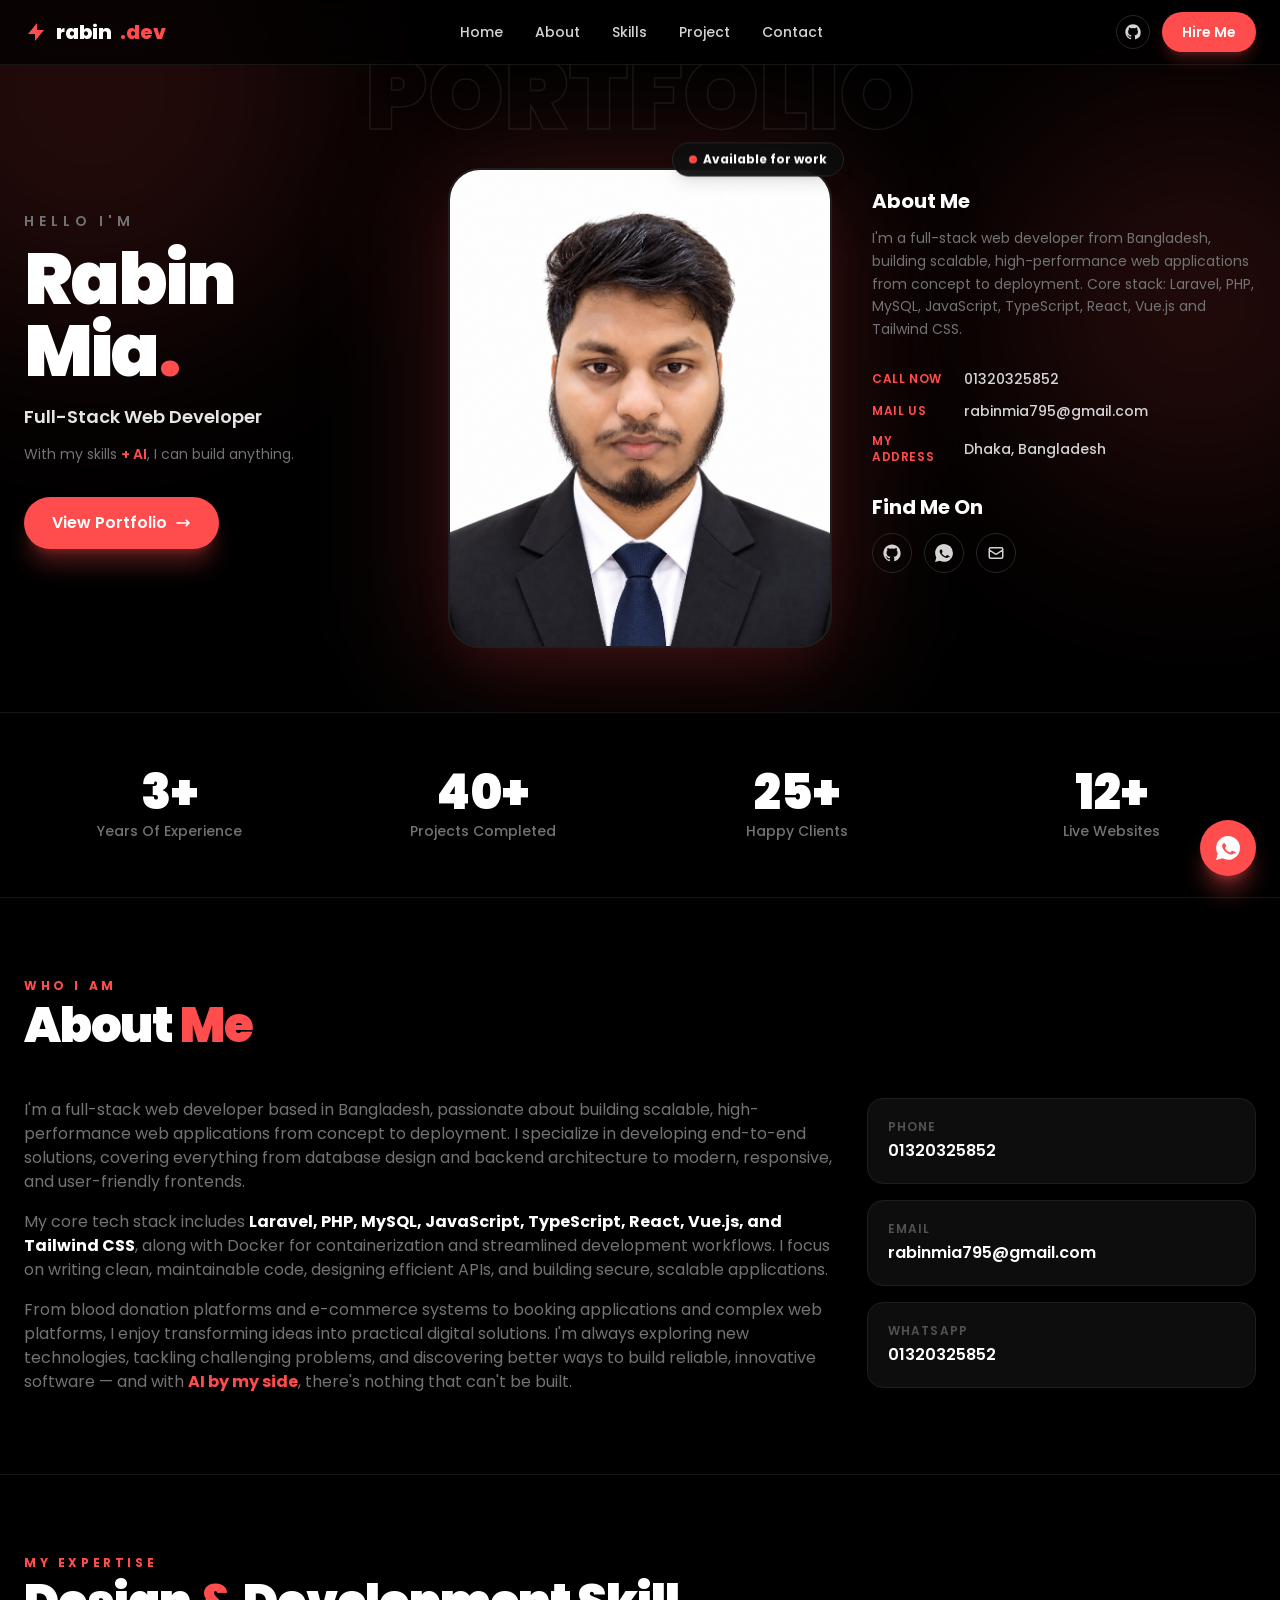
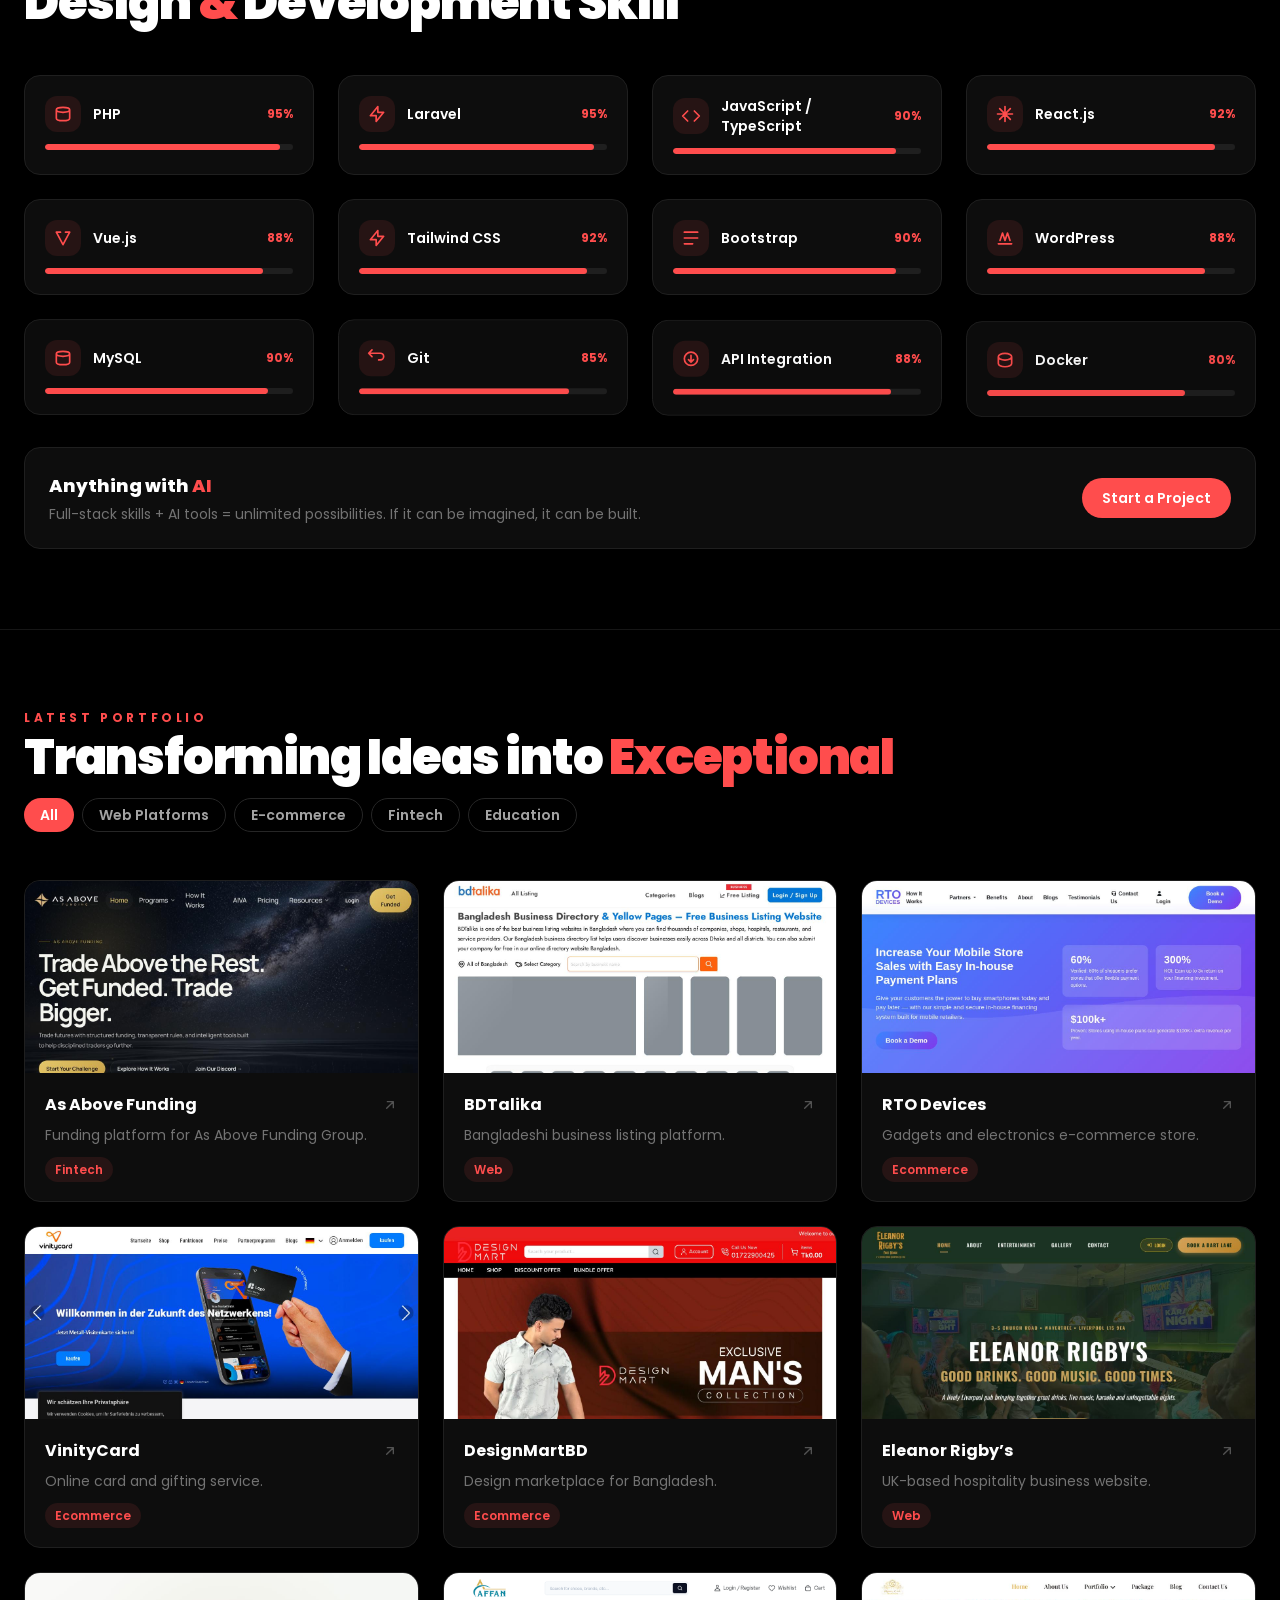
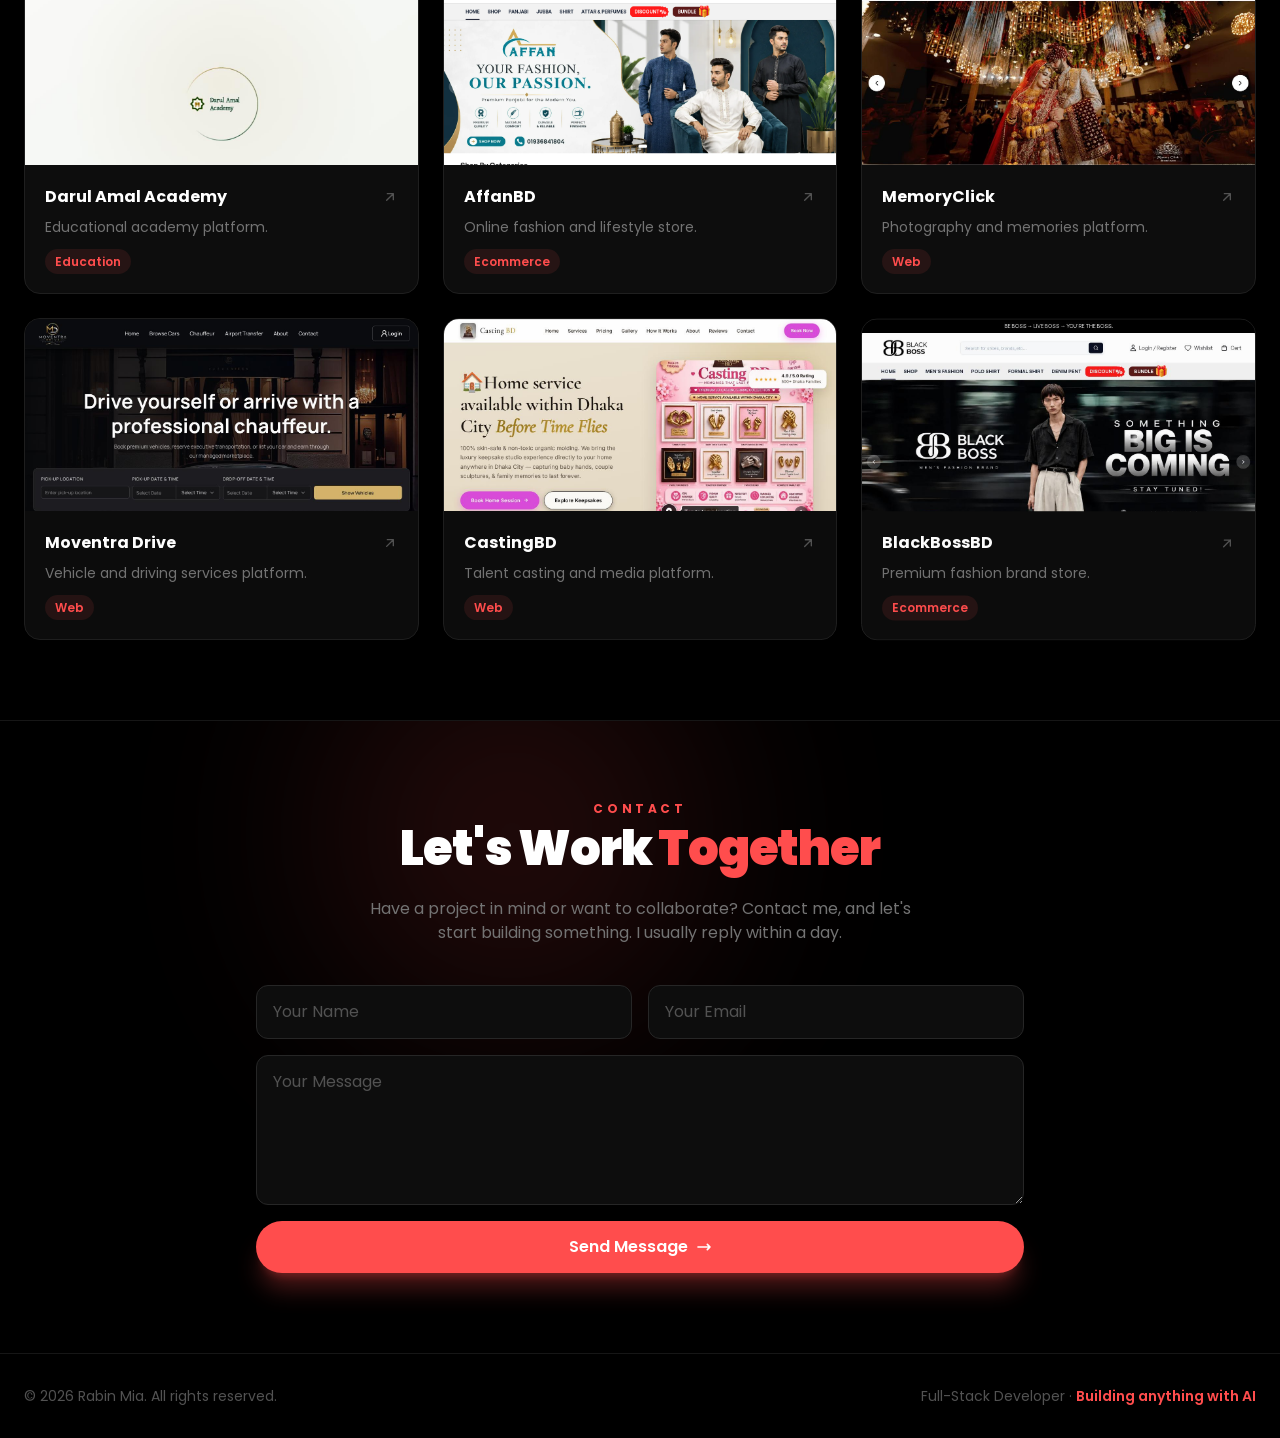
==== commit cc6fca2d: "Use original white-background profile photo in framed card (user preference)" ====
--- a/index.html
+++ b/index.html
@@ -89,8 +89,8 @@
     <div class="hero-col lg:col-span-4 relative flex justify-center">
       <p class="ghost absolute -top-8 lg:-top-16 left-1/2 -translate-x-1/2 text-7xl sm:text-8xl font-black whitespace-nowrap pointer-events-none select-none">PORTFOLIO</p>
       <div class="relative mt-6 lg:mt-14">
-        <div class="absolute -inset-8 bg-brand-500/25 blur-3xl rounded-full"></div>
-        <img src="assets/profile.png" alt="Rabin Mia" class="relative w-80 sm:w-96 lg:w-full max-w-md mx-auto drop-shadow-[0_28px_60px_rgba(255,77,77,0.18)]">
+        <div class="absolute -inset-4 bg-brand-500/20 blur-3xl rounded-[2.5rem]"></div>
+        <img src="assets/profile.png" alt="Rabin Mia" class="relative w-72 sm:w-80 lg:w-full max-w-sm rounded-[2rem] border-2 border-[#1f1f1f] shadow-2xl shadow-brand-500/10 object-cover aspect-[4/5]">
         <div class="float-anim absolute -top-4 -right-3 glass bg-[#0d0d0d]/90 border border-[#262626] rounded-full px-4 py-2 text-xs font-bold text-white shadow-lg flex items-center gap-1.5">
           <span class="w-2 h-2 rounded-full bg-brand-500 animate-pulse"></span> Available for work
         </div>
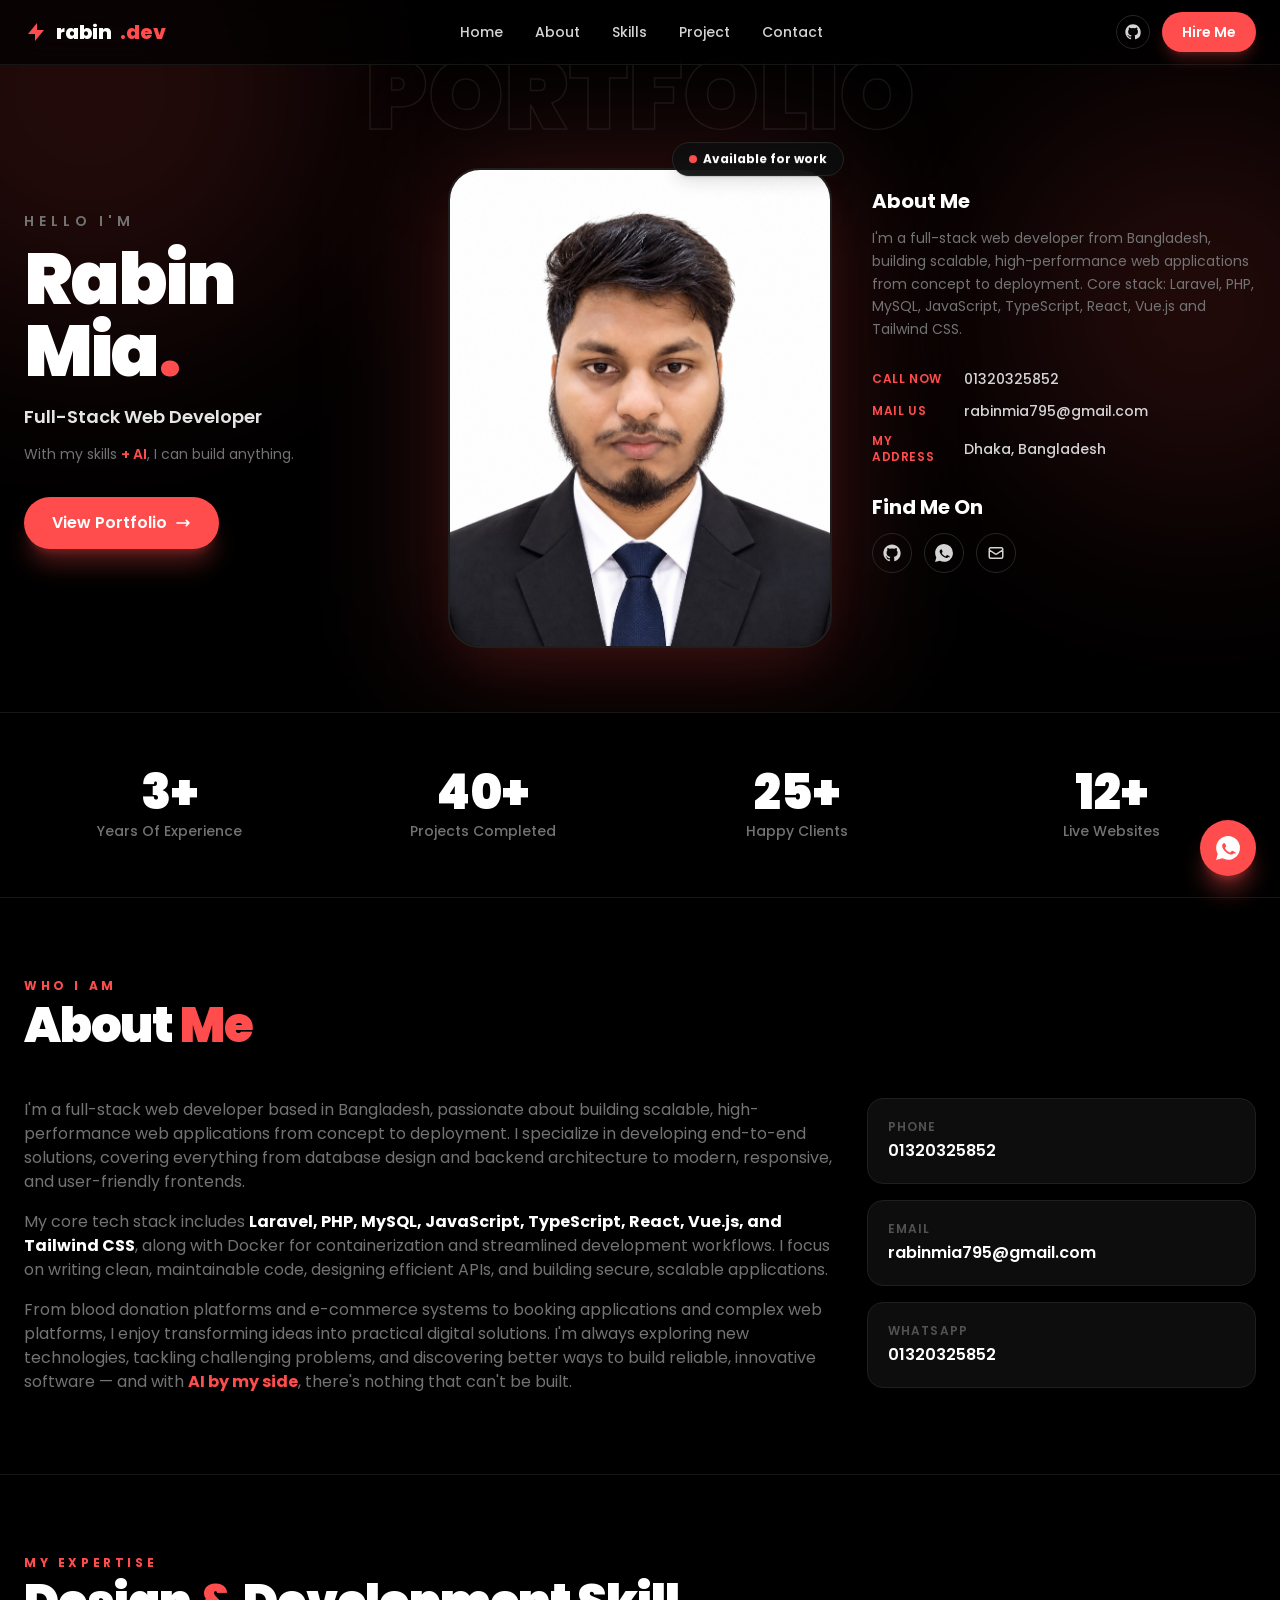
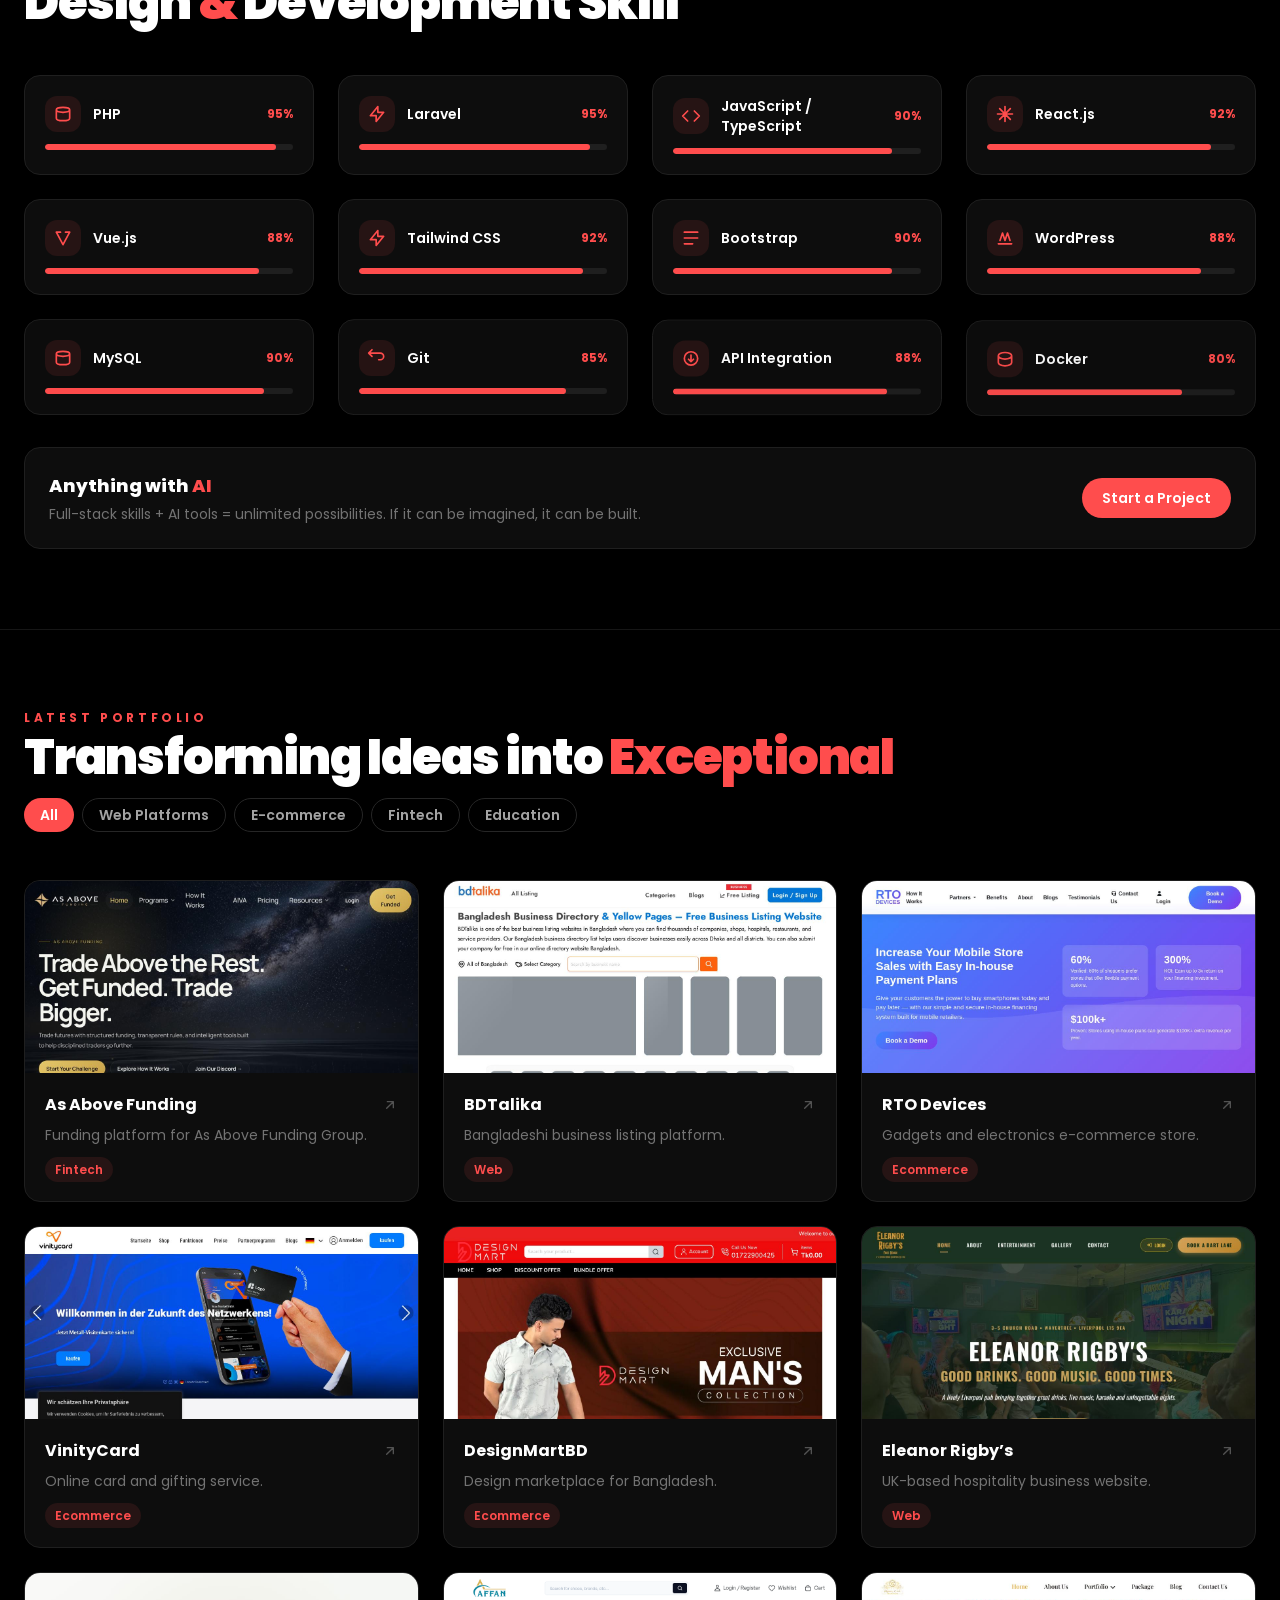
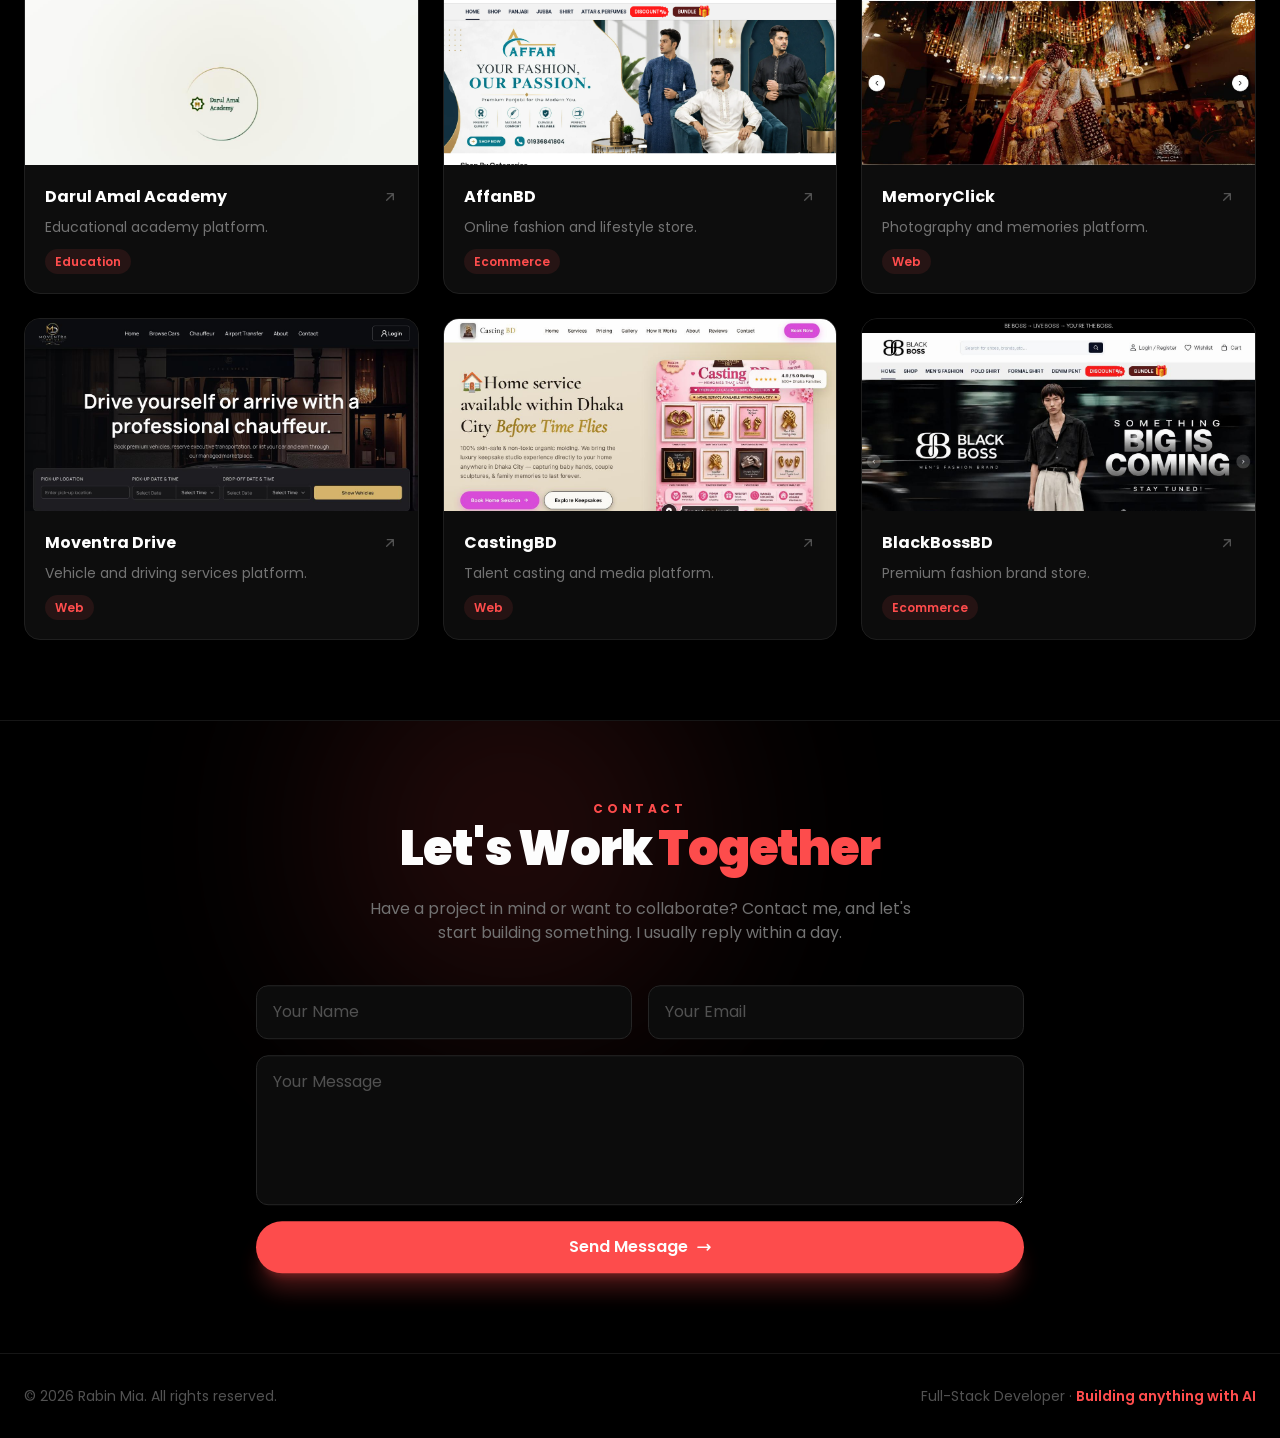
==== commit c7b28add: "Fix CTA card overlapping skill cards: remove double GSAP transform on grid containers, smaller y tra" ====
--- a/index.html
+++ b/index.html
@@ -137,7 +137,7 @@
 
 <!-- Stats -->
 <section class="py-14 px-4 sm:px-6 border-y border-[#161616]">
-  <div class="max-w-7xl mx-auto grid grid-cols-2 lg:grid-cols-4 gap-6 fade-up" id="statsGrid"></div>
+  <div class="max-w-7xl mx-auto grid grid-cols-2 lg:grid-cols-4 gap-6" id="statsGrid"></div>
 </section>
 
 <!-- About -->
@@ -178,7 +178,7 @@
       <p class="text-xs font-bold tracking-[0.3em] text-brand-500 mb-2">MY EXPERTISE</p>
       <h2 class="text-3xl sm:text-5xl font-black text-white tracking-tight">Design <span class="grad-text">&</span> Development Skill</h2>
     </div>
-    <div class="grid sm:grid-cols-2 lg:grid-cols-4 gap-6 fade-up" id="skillsGrid"></div>
+    <div class="grid sm:grid-cols-2 lg:grid-cols-4 gap-6" id="skillsGrid"></div>
     <div class="mt-8 fade-up">
       <div class="rounded-2xl bg-[#0d0d0d] border border-[#1f1f1f] px-6 py-6 flex flex-col sm:flex-row items-center justify-between gap-4 card-hover">
         <div class="text-center sm:text-left">
@@ -320,11 +320,11 @@
   gsap.from(el,{y:45,opacity:0,duration:.9,ease:'power3.out',
    scrollTrigger:{trigger:el,start:'top 85%',once:true}})});
  // staggered card grids
- gsap.from('#statsGrid > *',{y:35,opacity:0,duration:.7,stagger:.12,ease:'power3.out',
+ gsap.from('#statsGrid > *',{y:24,opacity:0,duration:.7,stagger:.12,ease:'power3.out',clearProps:'transform,opacity',
   scrollTrigger:{trigger:'#statsGrid',start:'top 90%',once:true}});
- gsap.from('#skillsGrid > *',{y:45,opacity:0,duration:.7,stagger:.07,ease:'power3.out',
+ gsap.from('#skillsGrid > *',{y:24,opacity:0,duration:.55,stagger:.06,ease:'power3.out',clearProps:'transform,opacity',
   scrollTrigger:{trigger:'#skillsGrid',start:'top 85%',once:true}});
- gsap.from('#projectsGrid > *',{y:45,opacity:0,duration:.7,stagger:.06,ease:'power3.out',
+ gsap.from('#projectsGrid > *',{y:24,opacity:0,duration:.55,stagger:.05,ease:'power3.out',clearProps:'transform,opacity',
   scrollTrigger:{trigger:'#projectsGrid',start:'top 85%',once:true}});
  // skill bars
  gsap.utils.toArray('.skill-bar').forEach(function(bar){
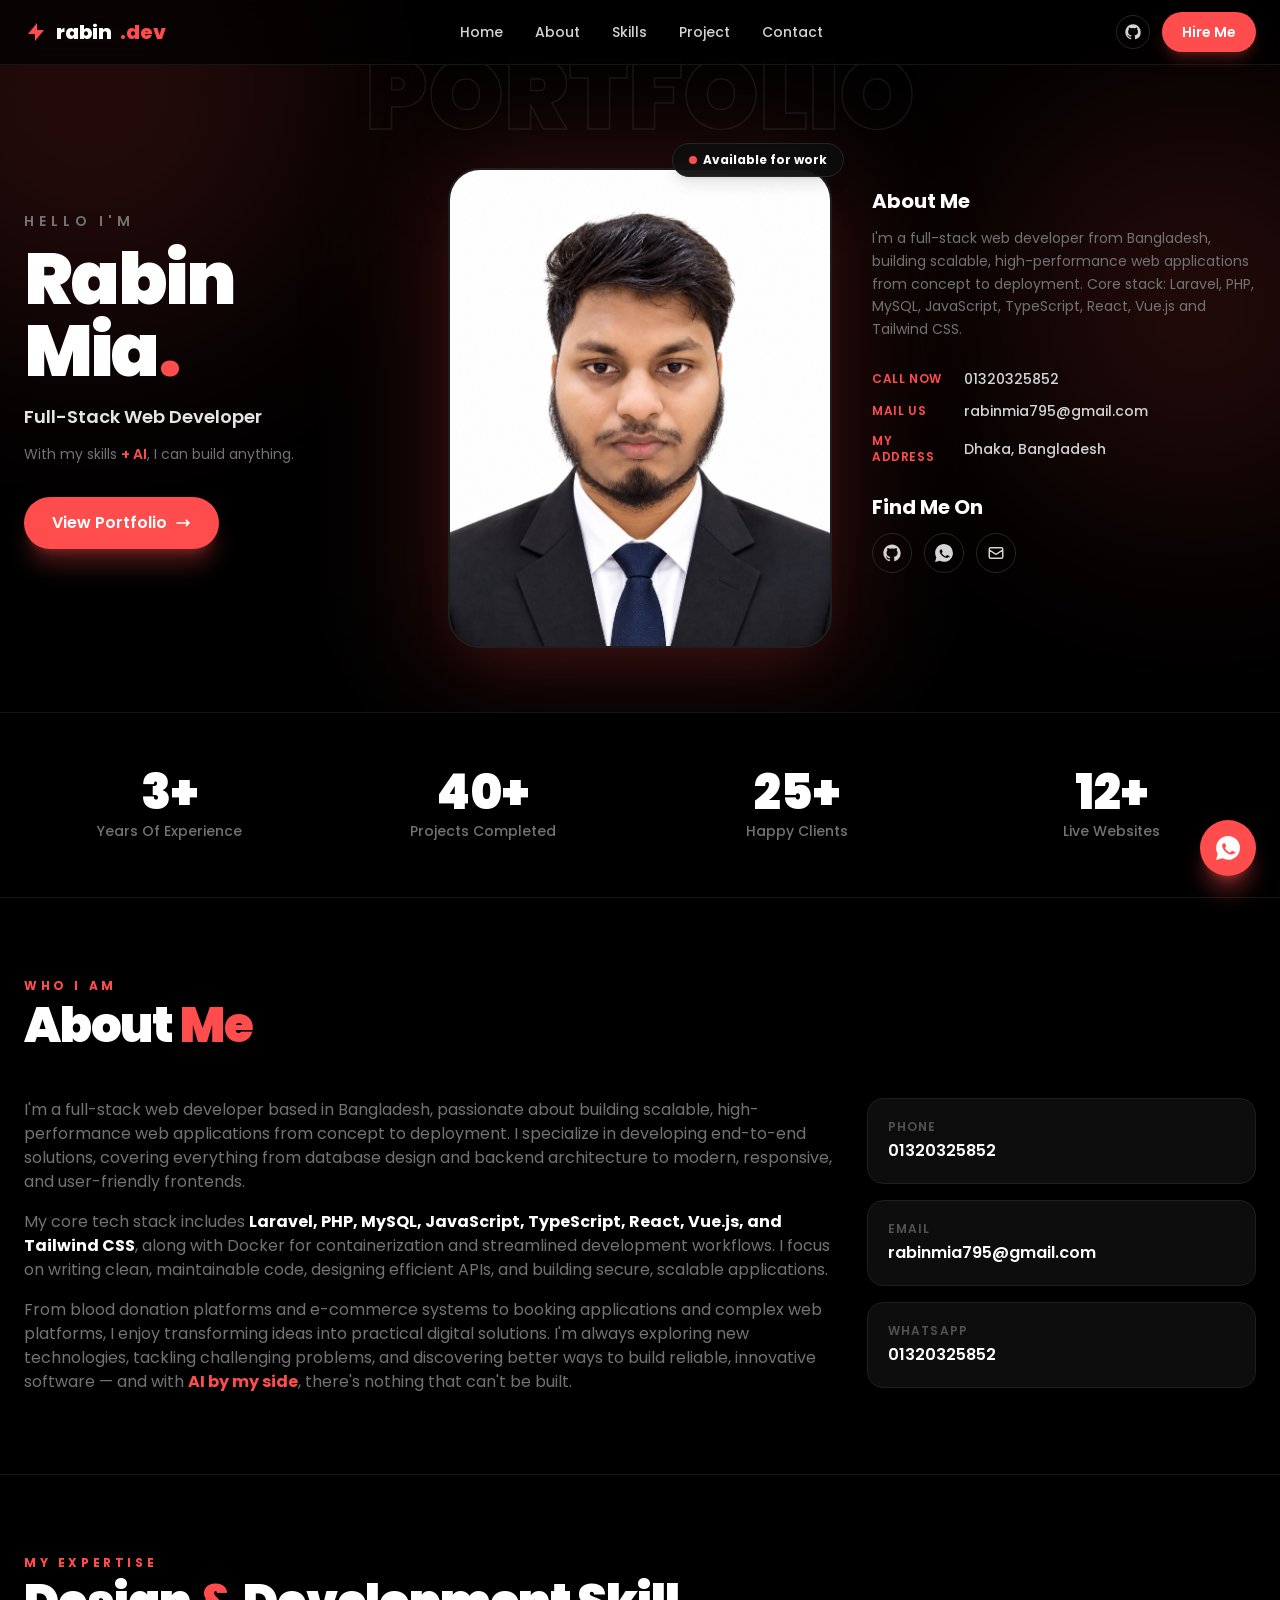
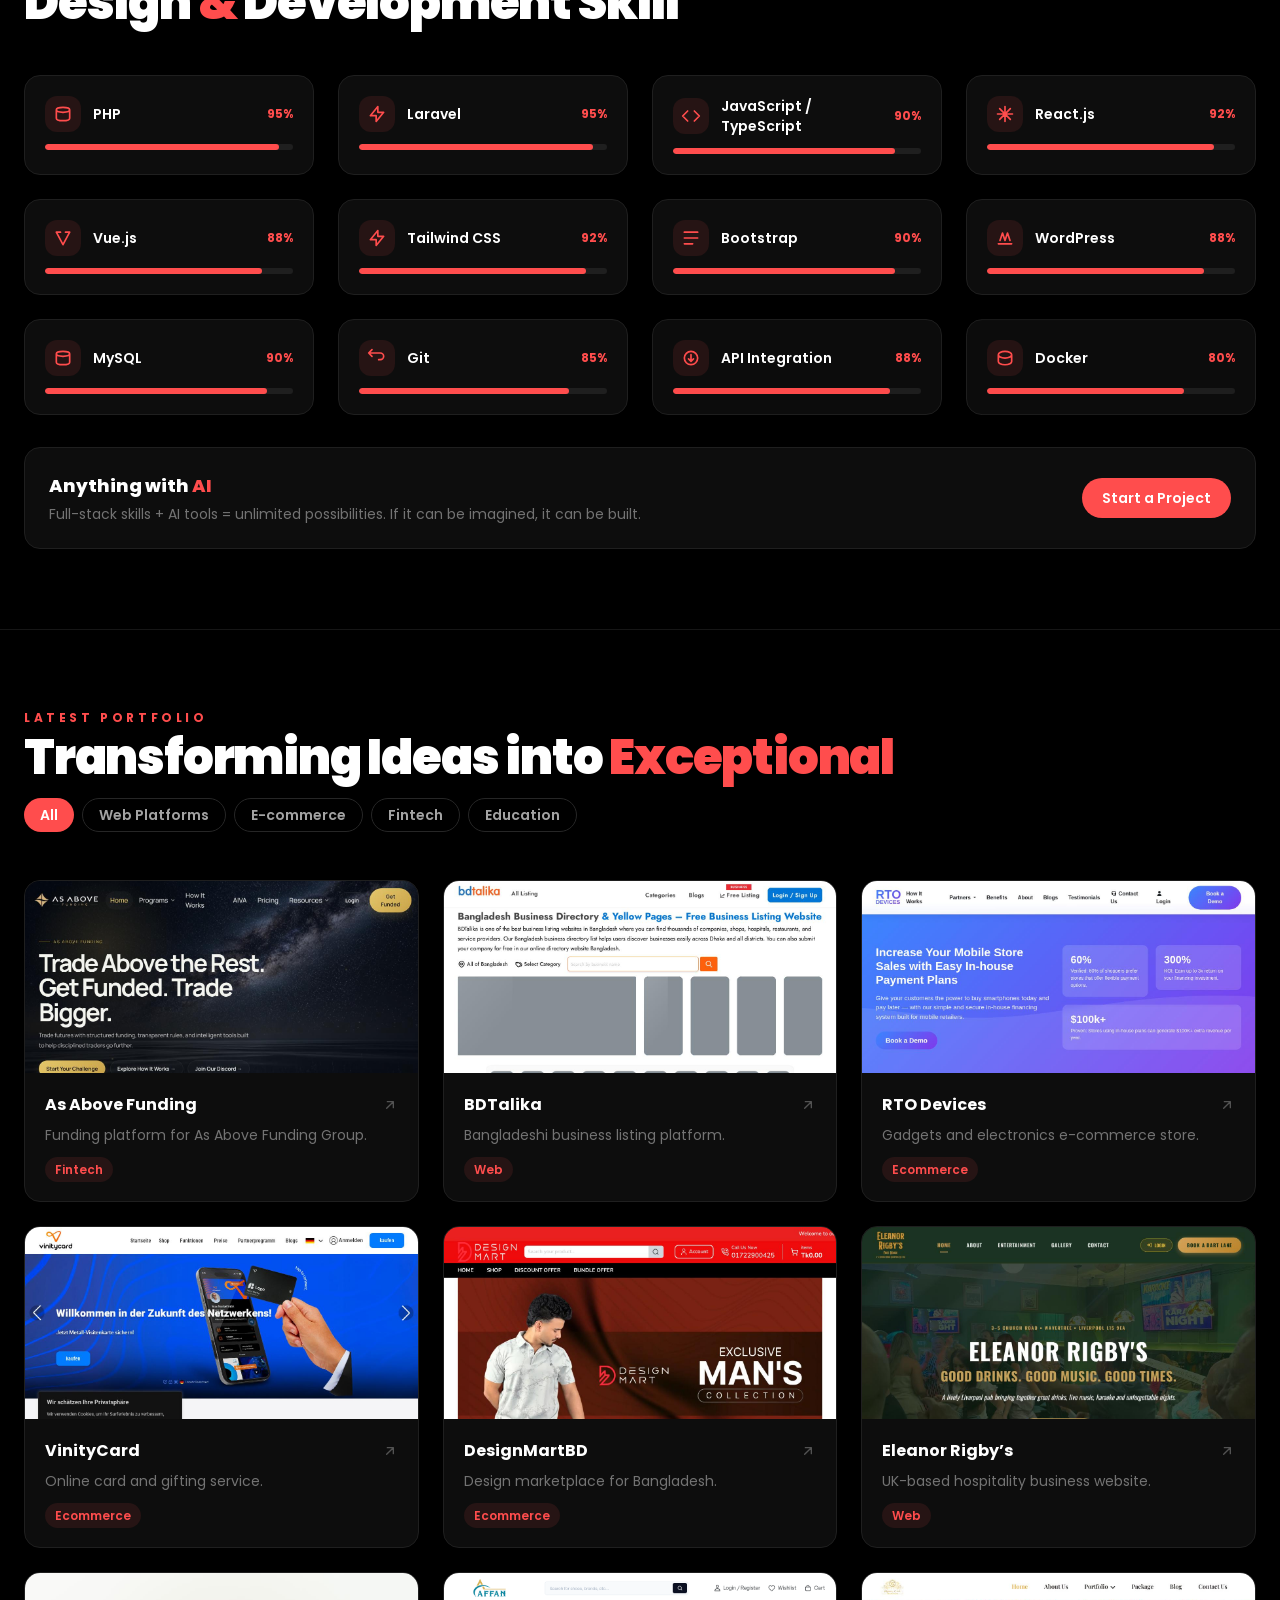
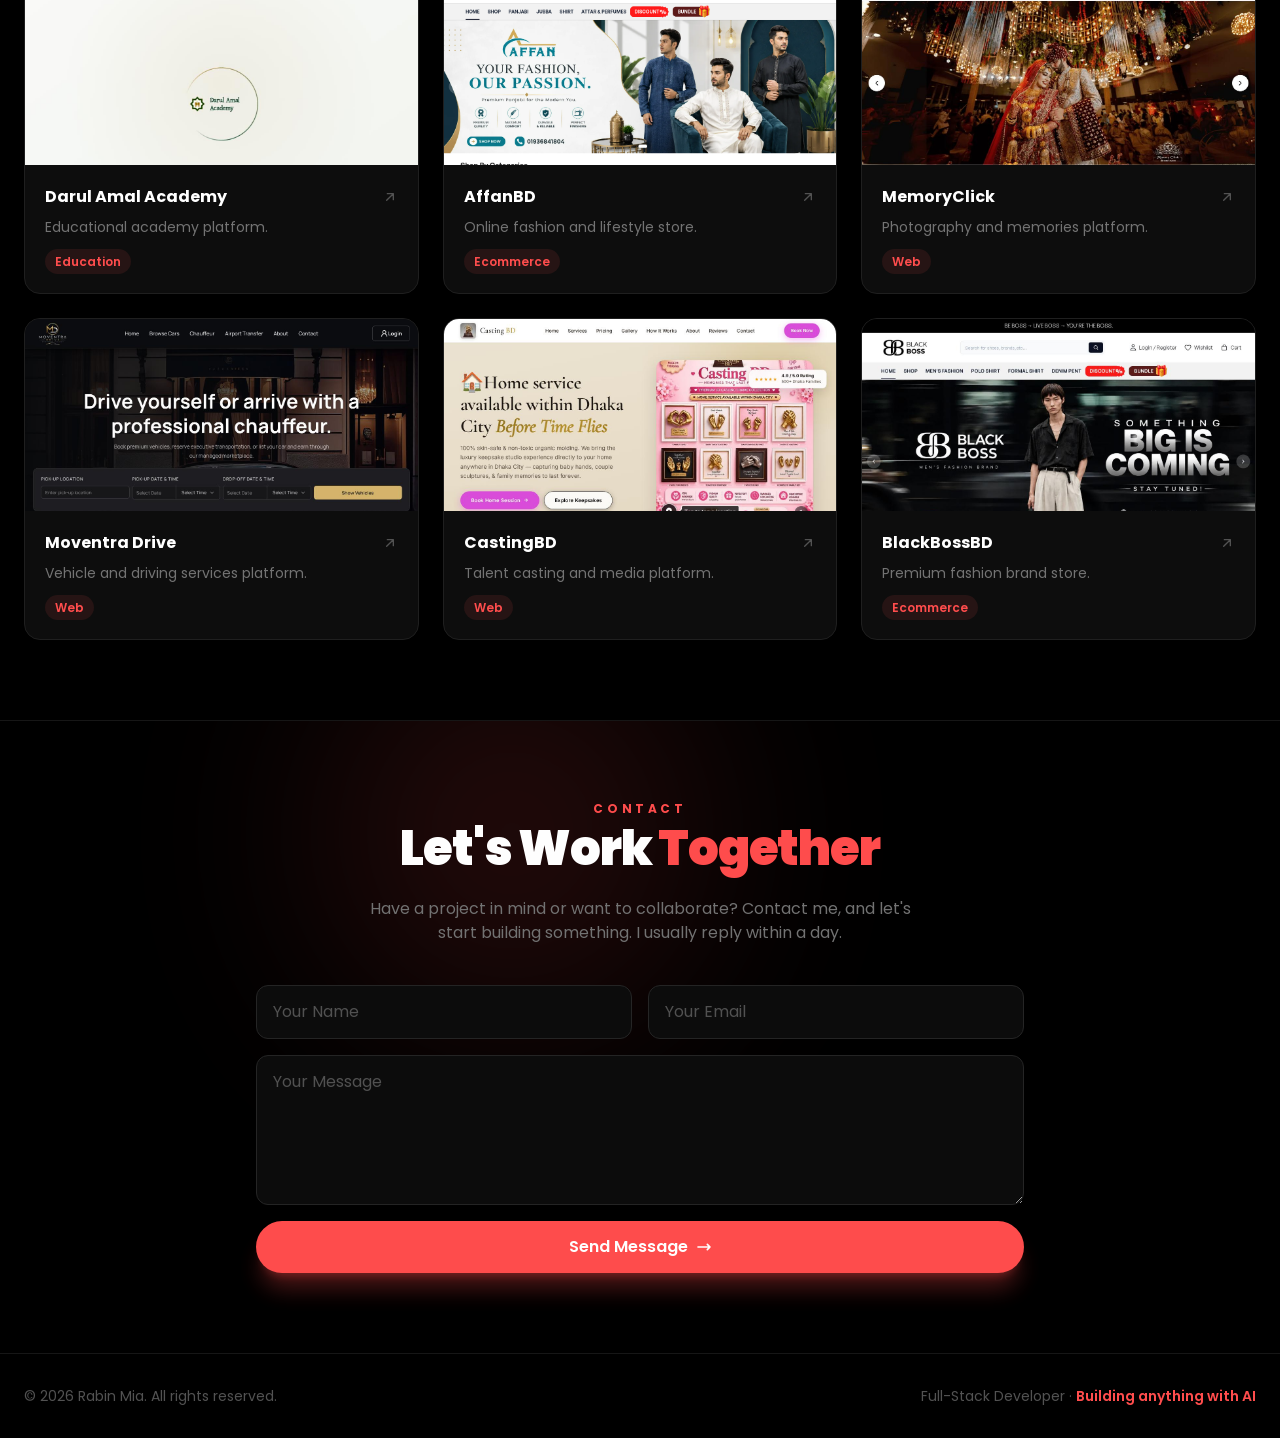
==== commit e3971f77: "Contact form now sends directly to Gmail via FormSubmit AJAX, with mailto fallback" ====
--- a/index.html
+++ b/index.html
@@ -219,7 +219,7 @@
       <button type="submit" class="sm:col-span-2 inline-flex items-center justify-center gap-2 bg-brand-500 hover:bg-brand-600 text-white font-semibold px-6 py-3.5 rounded-full transition shadow-xl shadow-brand-500/30 hover:-translate-y-0.5">Send Message
         <svg class="w-4 h-4" fill="none" stroke="currentColor" stroke-width="2.5" viewBox="0 0 24 24"><path stroke-linecap="round" stroke-linejoin="round" d="M17 8l4 4m0 0l-4 4m4-4H3"/></svg>
       </button>
-      <p id="formNote" class="sm:col-span-2 text-center text-sm text-brand-500 hidden"></p>
+      <p id="formNote" class="sm:col-span-2 text-center text-sm hidden"></p>
     </form>
   </div>
 </section>
@@ -344,14 +344,34 @@
  // floating badges gentle motion
  gsap.to('.float-anim',{y:-10,duration:2.4,ease:'sine.inOut',yoyo:true,repeat:-1,stagger:.5});
 }
-// Contact form
+// Contact form — sends directly to rabinmia795@gmail.com via FormSubmit
 document.getElementById('contactForm').addEventListener('submit',function(e){
  e.preventDefault();
  var f=e.target,note=document.getElementById('formNote');
- var body=encodeURIComponent('Name: '+f.name.value+'\n\n'+f.message.value);
- location.href='mailto:rabinmia795@gmail.com?subject='+encodeURIComponent('Portfolio Contact from '+f.name.value)+'&body='+body;
- note.textContent='Opening your email app to send the message — thanks for reaching out!';
- note.classList.remove('hidden');f.reset()});
+ var btn=f.querySelector('button[type=submit]');
+ var origHTML=btn.innerHTML;
+ btn.disabled=true;btn.innerHTML='Sending...';
+ function show(txt,ok){note.textContent=txt;note.className='sm:col-span-2 text-center text-sm '+(ok?'text-emerald-400':'text-brand-500');}
+ fetch('https://formsubmit.co/ajax/rabinmia795@gmail.com',{
+  method:'POST',
+  headers:{'Content-Type':'application/json','Accept':'application/json'},
+  body:JSON.stringify({
+   name:f.name.value,
+   email:f.email.value,
+   message:f.message.value,
+   _subject:'Portfolio Contact — '+f.name.value,
+   _template:'table',
+   _captcha:'false'
+  })
+ }).then(function(r){return r.json()})
+ .then(function(d){
+  if(d&&d.success==='true'){show('Message sent successfully! I will get back to you soon.',true);f.reset()}
+  else{throw new Error('send failed')}
+ }).catch(function(){
+  show('Could not send directly — opening your email app instead.',false);
+  var body=encodeURIComponent('Name: '+f.name.value+'\nEmail: '+f.email.value+'\n\n'+f.message.value);
+  location.href='mailto:rabinmia795@gmail.com?subject='+encodeURIComponent('Portfolio Contact from '+f.name.value)+'&body='+body;
+ }).finally(function(){btn.disabled=false;btn.innerHTML=origHTML});});
 document.querySelectorAll('a[href^="#"]').forEach(function(a){
  a.addEventListener('click',function(e){
   var id=a.getAttribute('href').slice(1);
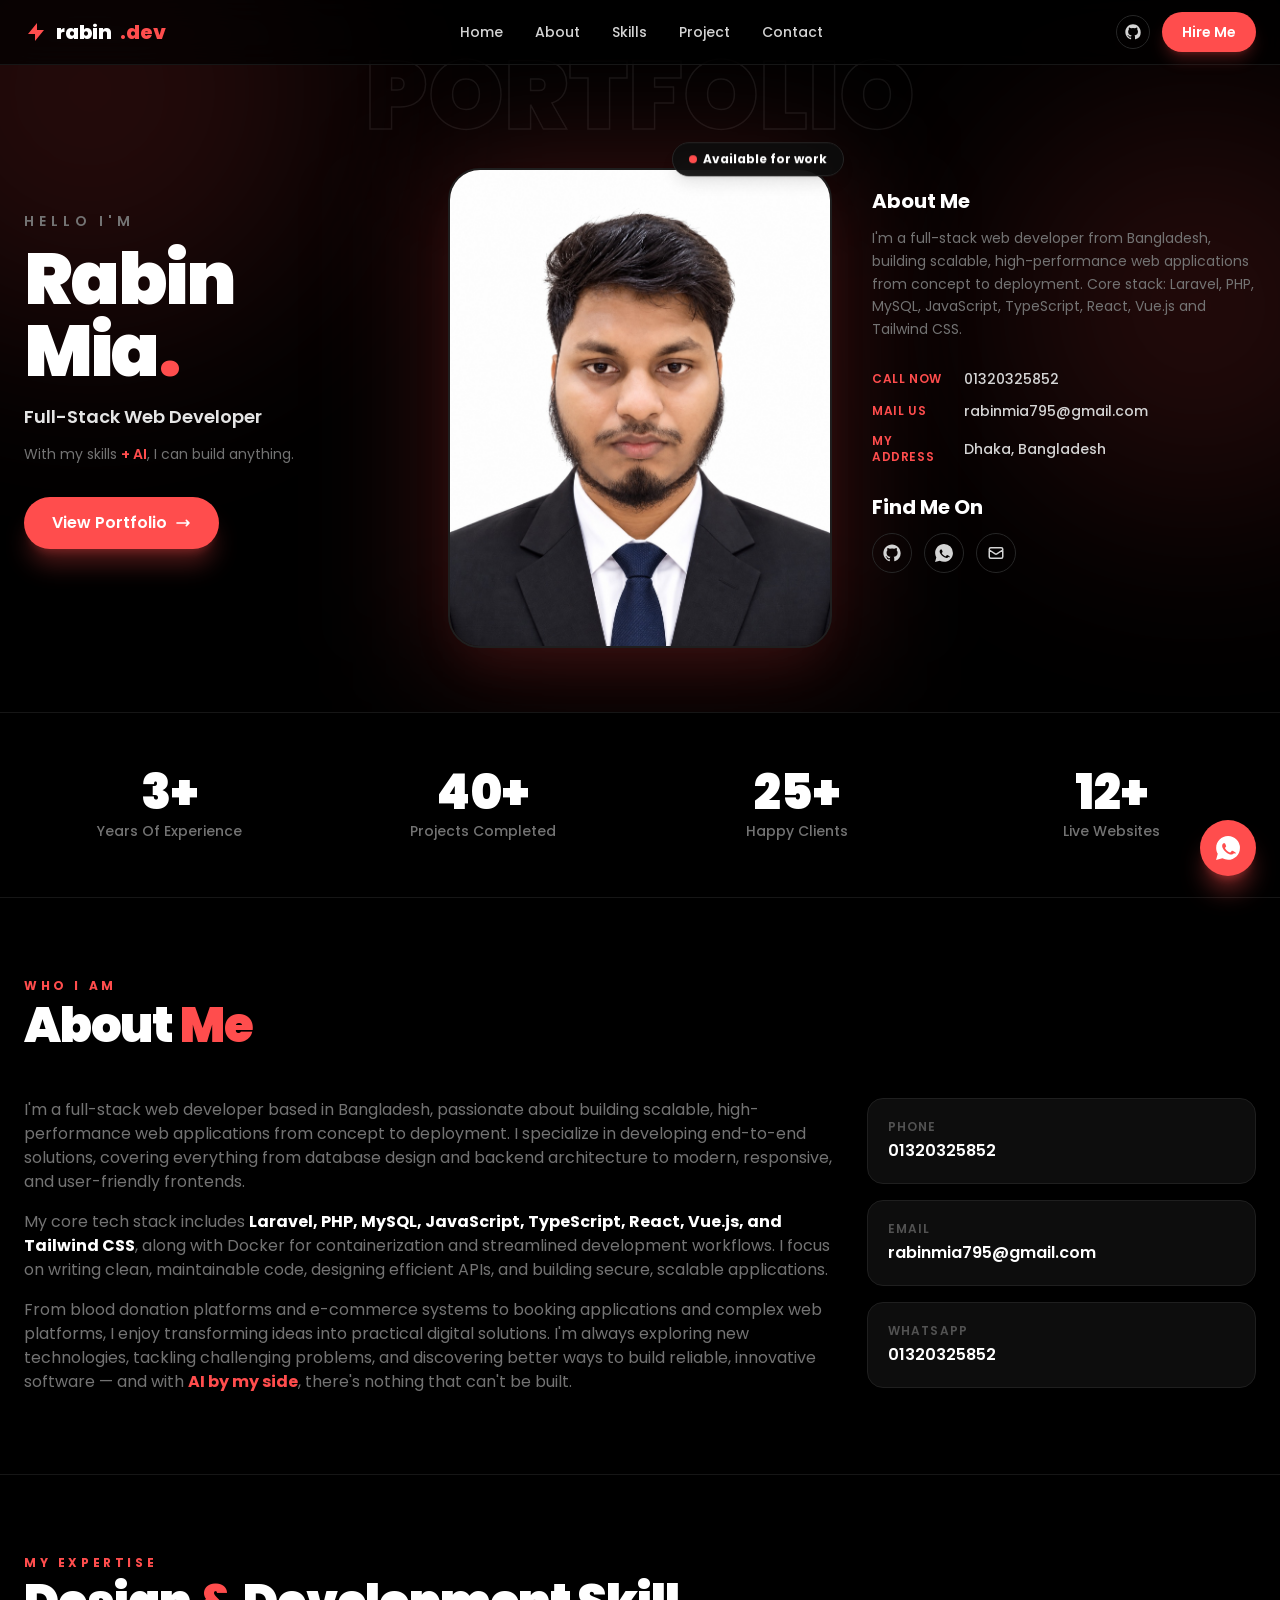
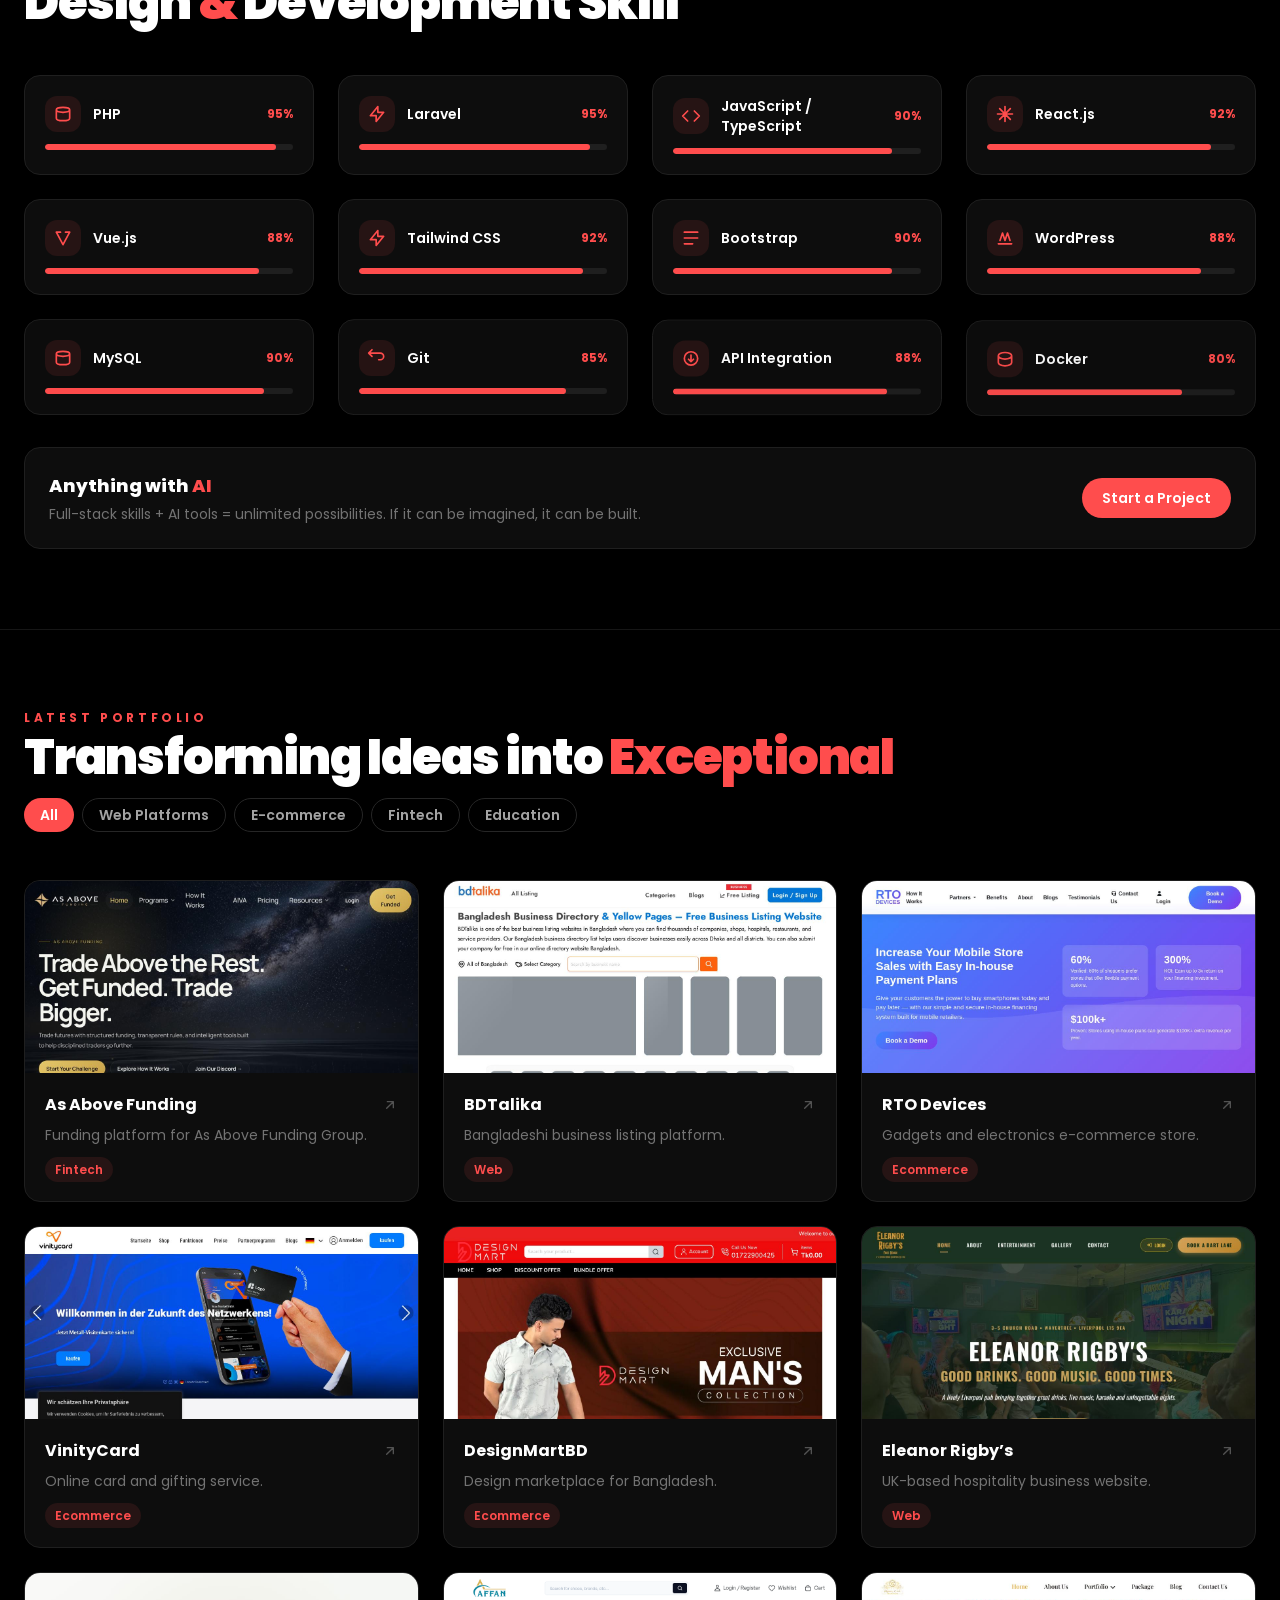
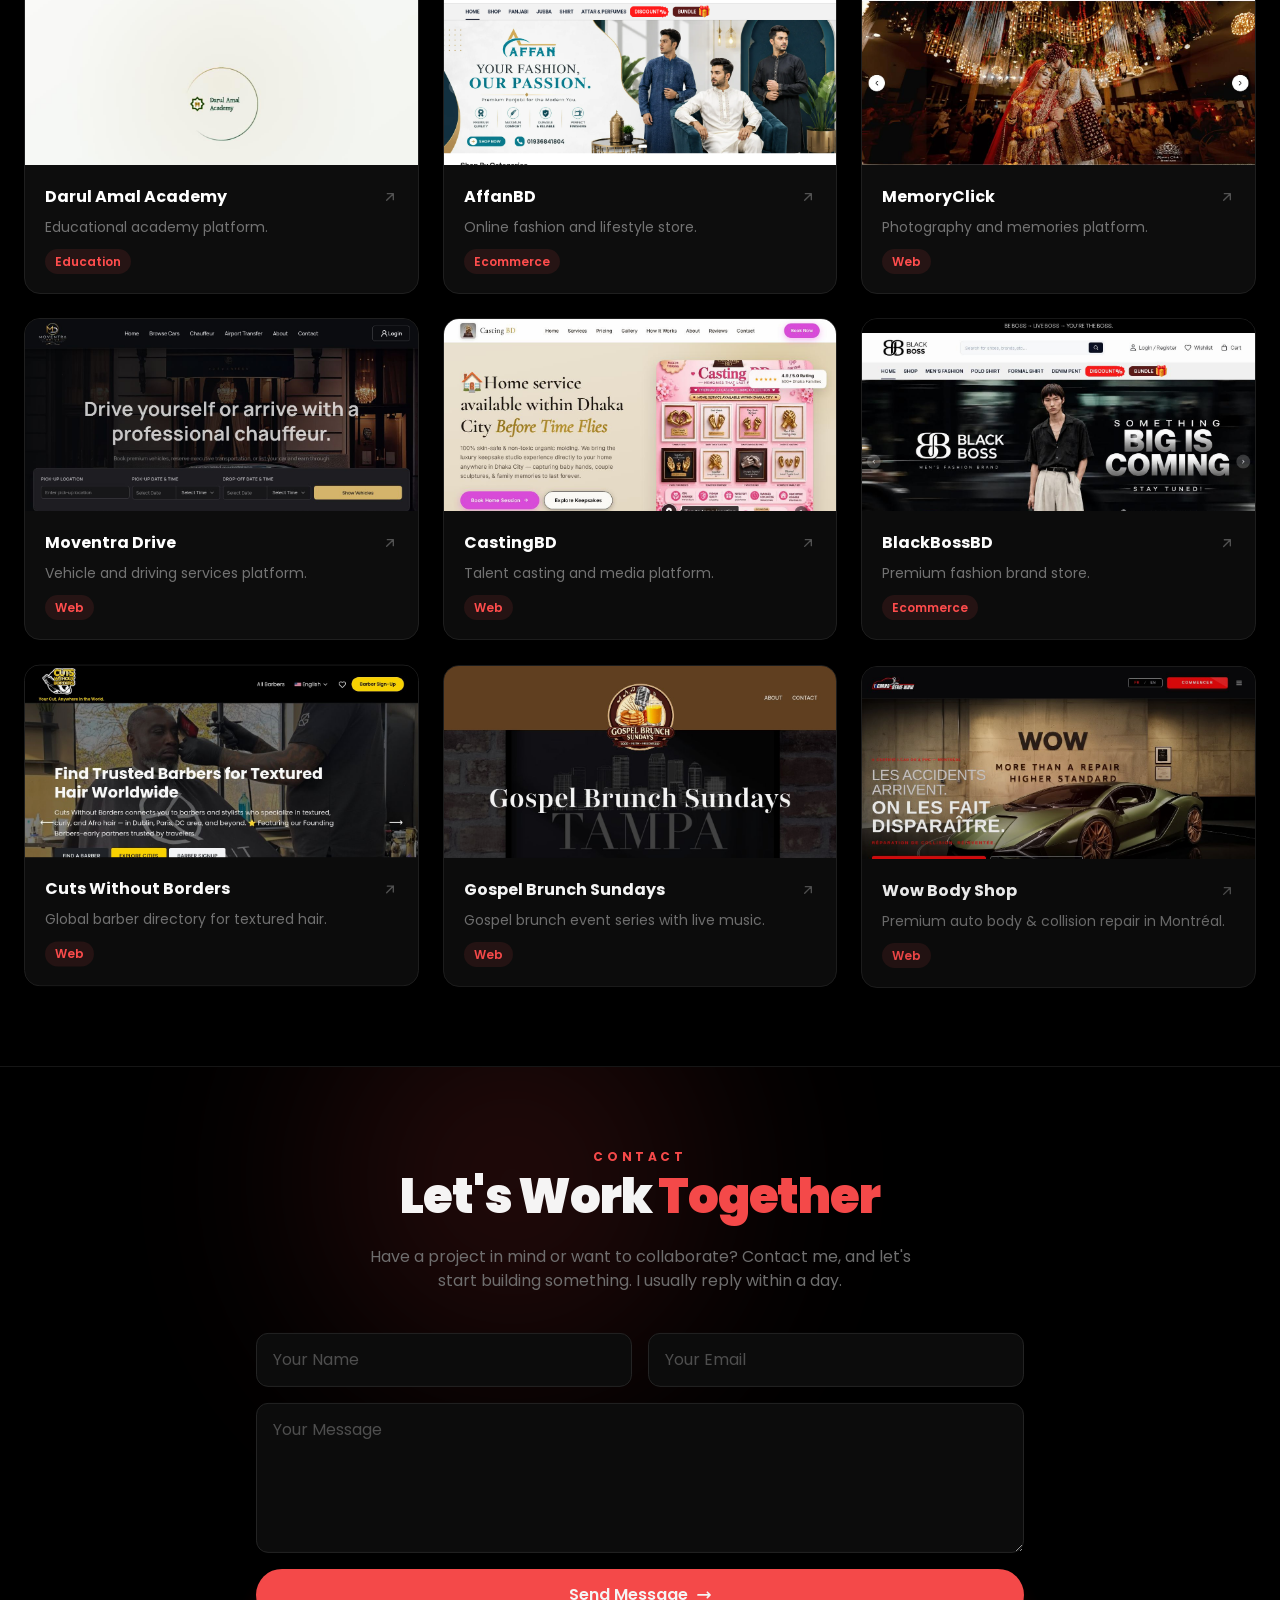
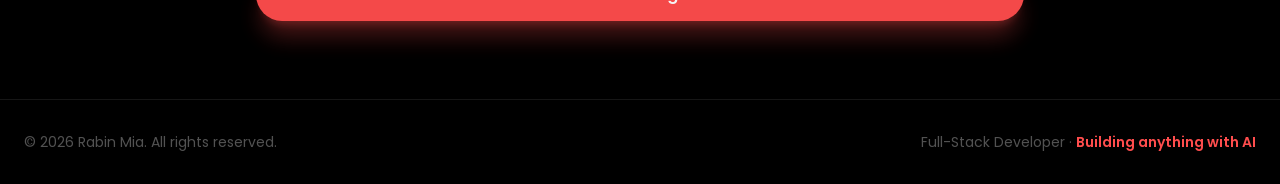
==== commit d0e5e1fc: "Add Cuts Without Borders, Gospel Brunch Sundays, Wow Body Shop projects; refresh Moventra Drive scre" ====
--- a/index.html
+++ b/index.html
@@ -286,7 +286,10 @@
  {title:'MemoryClick',tag:'web',desc:'Photography and memories platform.',url:'https://memoryclick.com.bd/',shot:'assets/shots/memoryclick.jpg'},
  {title:'Moventra Drive',tag:'web',desc:'Vehicle and driving services platform.',url:'https://moventradrive.com/',shot:'assets/shots/moventra.jpg'},
  {title:'CastingBD',tag:'web',desc:'Talent casting and media platform.',url:'https://castingbd.com/',shot:'assets/shots/castingbd.jpg'},
- {title:'BlackBossBD',tag:'ecommerce',desc:'Premium fashion brand store.',url:'https://blackbossbd.com/',shot:'assets/shots/blackbossbd.jpg'}
+ {title:'BlackBossBD',tag:'ecommerce',desc:'Premium fashion brand store.',url:'https://blackbossbd.com/',shot:'assets/shots/blackbossbd.jpg'},
+ {title:'Cuts Without Borders',tag:'web',desc:'Global barber directory for textured hair.',url:'https://cutswithoutborders.com/',shot:'assets/shots/cutswithoutborders.jpg'},
+ {title:'Gospel Brunch Sundays',tag:'web',desc:'Gospel brunch event series with live music.',url:'https://gospelbrunchsundays.com/',shot:'assets/shots/gospelbrunchsundays.jpg'},
+ {title:'Wow Body Shop',tag:'web',desc:'Premium auto body & collision repair in Montréal.',url:'https://wowbodyshop.ca/',shot:'assets/shots/wowbodyshop.jpg'}
 ];
 var tags=[['all','All'],['web','Web Platforms'],['ecommerce','E-commerce'],['fintech','Fintech'],['education','Education']];
 var fb=document.getElementById('filterBtns'),pg=document.getElementById('projectsGrid');
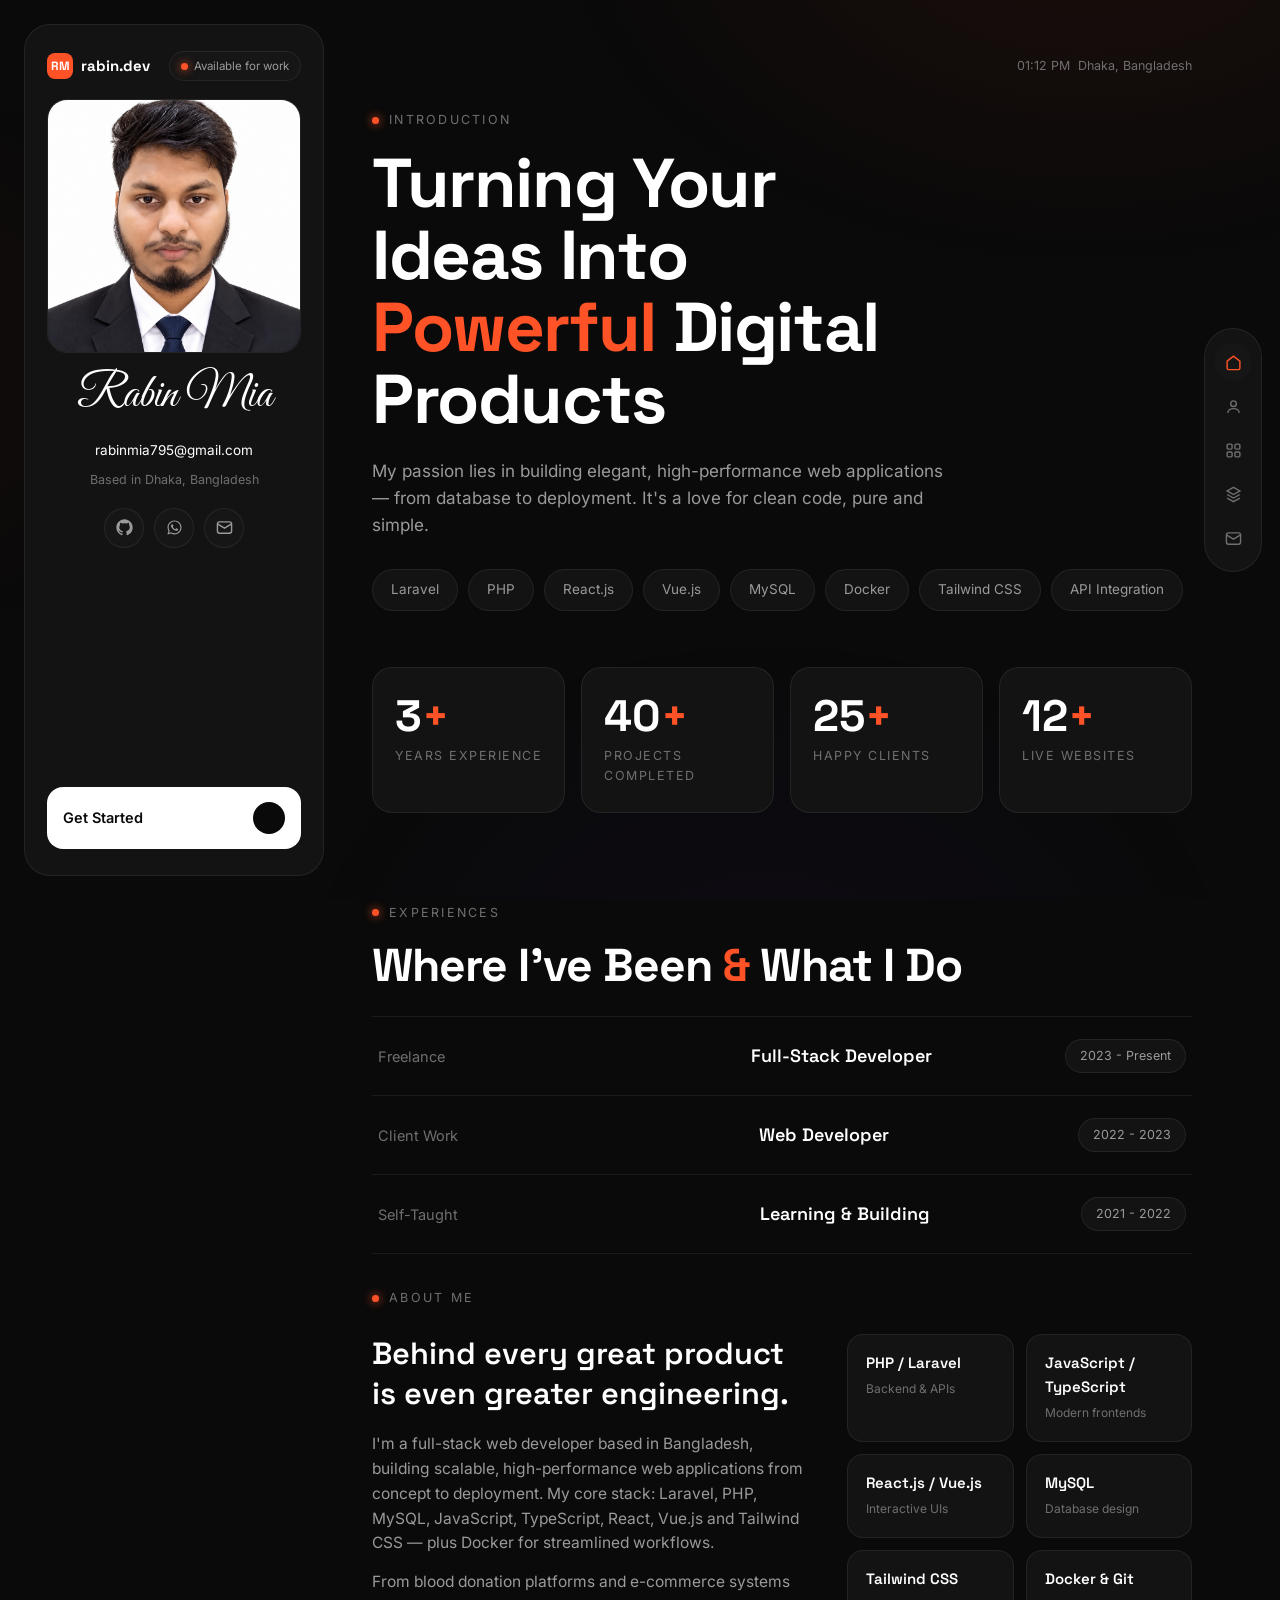
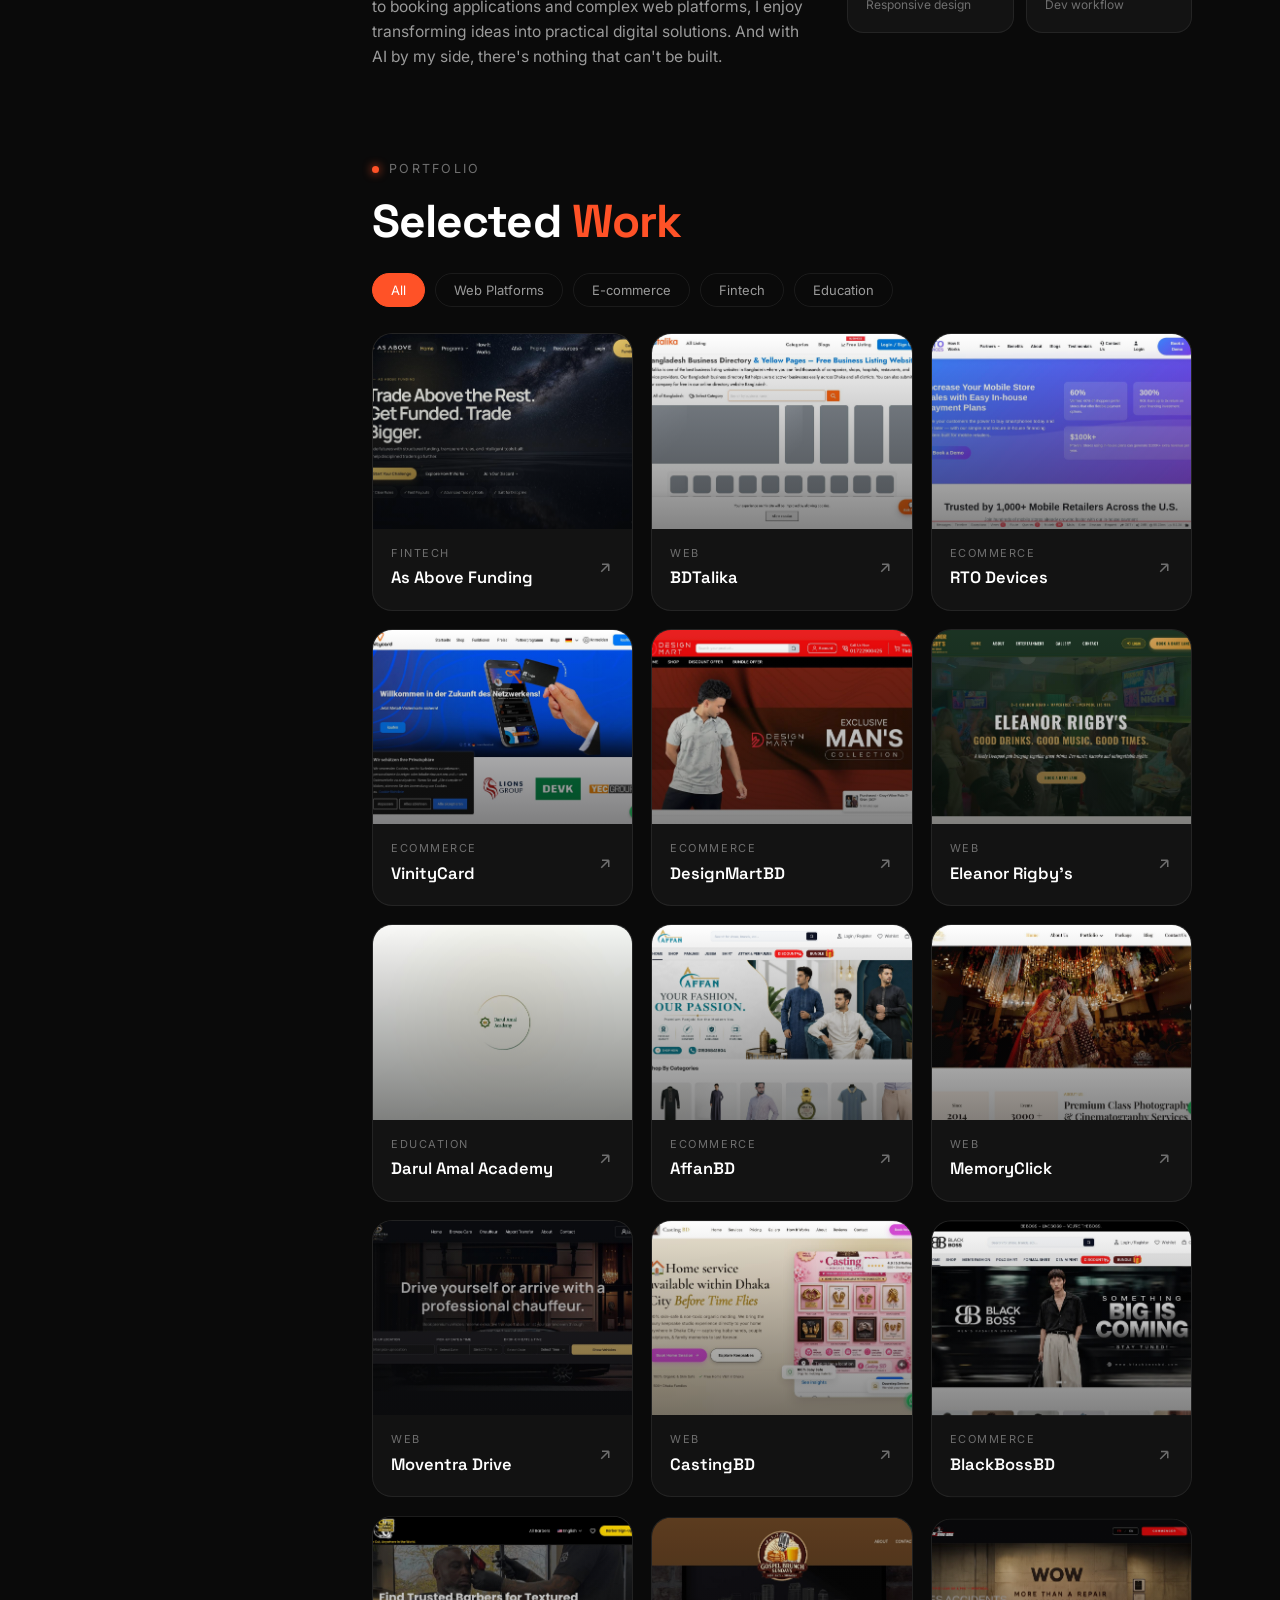
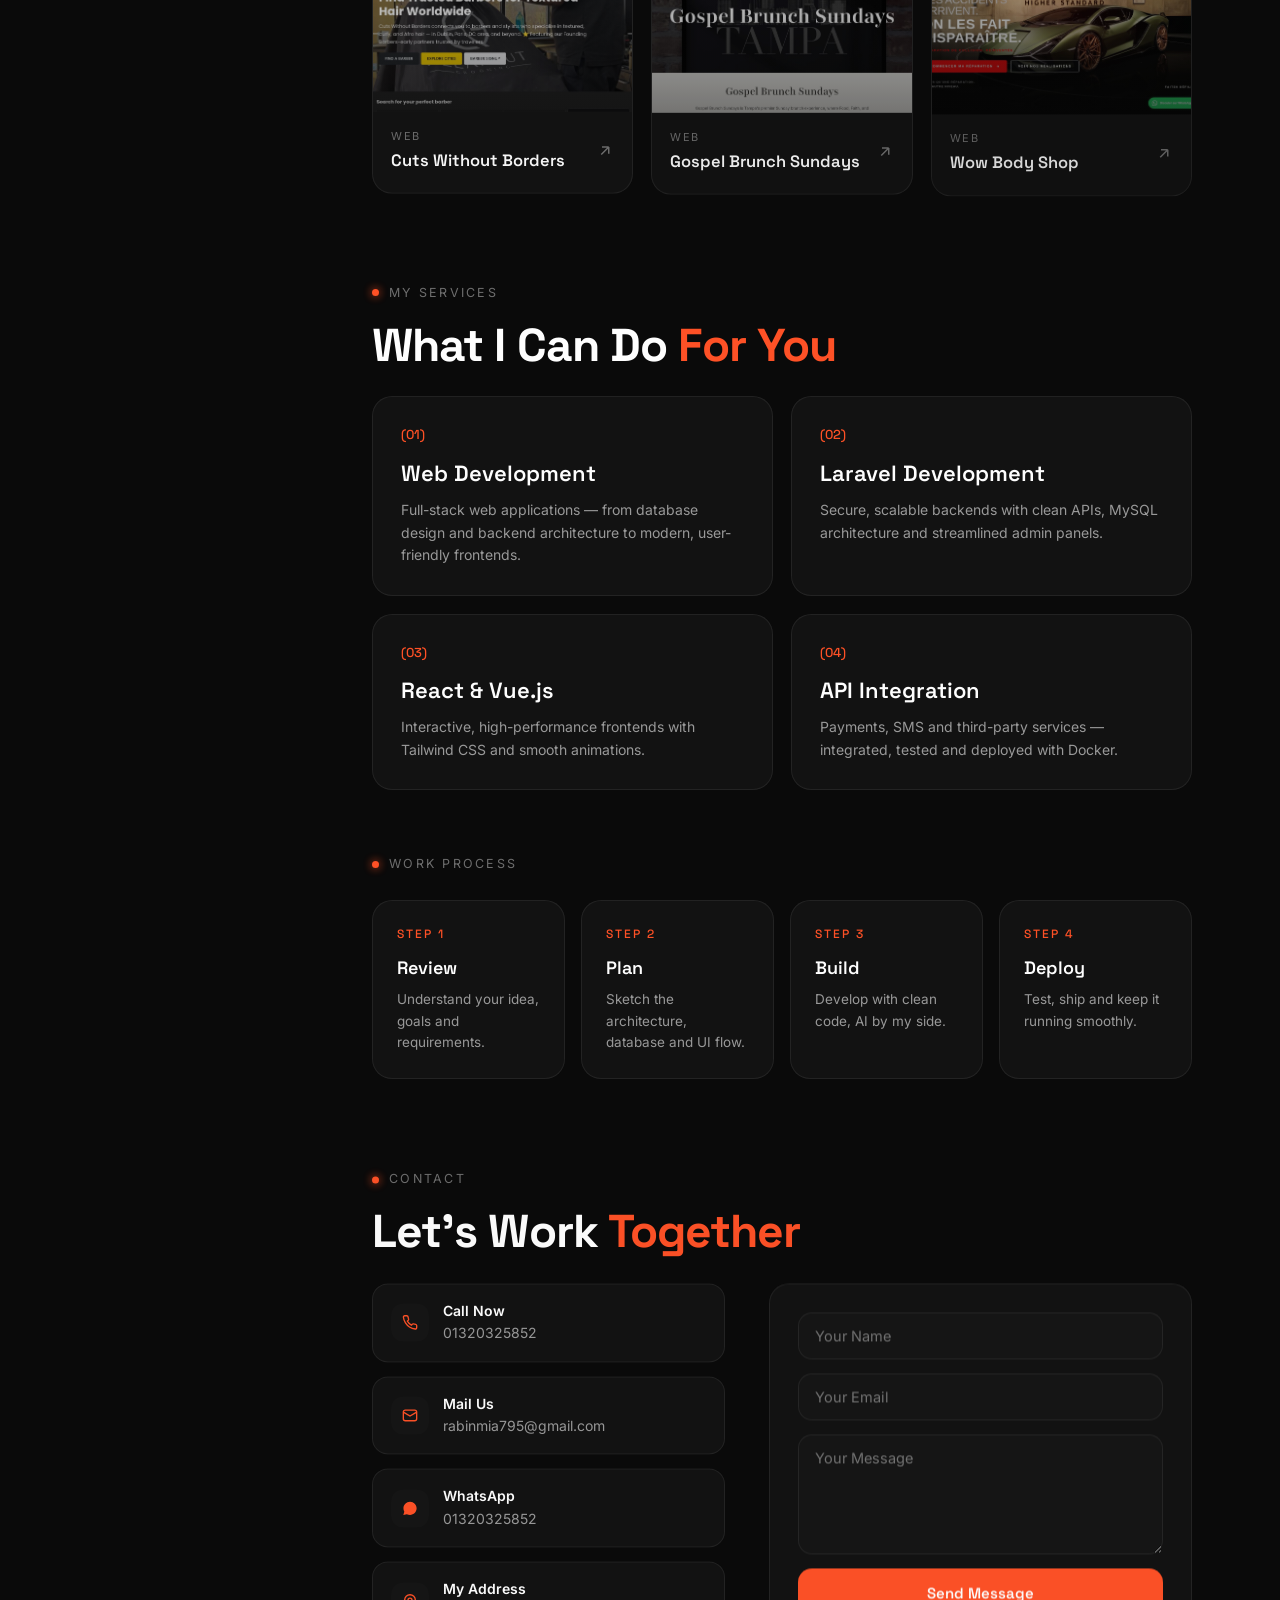
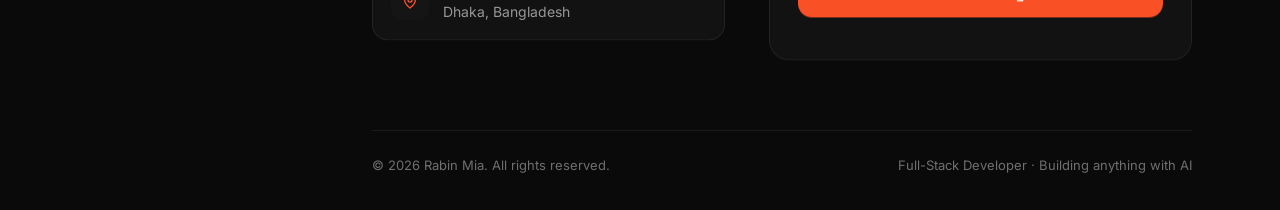
==== commit c40b9b7c: "Redesign portfolio in Jayden (home-version-one) style: fixed sidebar profile card, right icon dock, " ====
--- a/index.html
+++ b/index.html
@@ -1,371 +1,207 @@
 <!DOCTYPE html>
-<html lang="en" class="scroll-smooth">
+<html lang="en">
 <head>
 <meta charset="UTF-8">
 <meta name="viewport" content="width=device-width, initial-scale=1.0">
-<title>Rabin Mia — Full-Stack Developer. I Build Anything with AI.</title>
-<meta name="description" content="Rabin Mia — Full-stack web developer from Bangladesh. Laravel, React, Vue, TypeScript, Tailwind. With my skills and AI, I can build anything.">
-<link rel="icon" href="assets/profile.png">
-<link rel="preconnect" href="https://fonts.googleapis.com">
-<link rel="preconnect" href="https://fonts.gstatic.com" crossorigin>
-<link href="https://fonts.googleapis.com/css2?family=Poppins:wght@400;500;600;700;800;900&display=swap" rel="stylesheet">
-<link rel="stylesheet" href="assets/tw.css">
-<style>
-  body{font-family:'Poppins',-apple-system,'Segoe UI',Roboto,sans-serif}
-  .ghost{color:transparent;-webkit-text-stroke:1.5px rgba(255,255,255,.08)}
-  .card-hover{transition:transform .35s cubic-bezier(.16,1,.3,1),box-shadow .35s ease,border-color .35s ease}
-  .card-hover:hover{transform:translateY(-6px);border-color:rgba(255,77,77,.5);box-shadow:0 24px 48px -16px rgba(255,77,77,.15)}
-  .grad-text{color:#ff4d4d}
-  .shot{transition:transform .5s cubic-bezier(.16,1,.3,1)}
-  .proj-card:hover .shot{transform:scale(1.07)}
-  .blob{position:absolute;border-radius:9999px;filter:blur(110px);opacity:.14;animation:blob 14s ease-in-out infinite}
-  .blob-2{animation-delay:-7s}
-  @keyframes blob{0%,100%{transform:translate(0,0) scale(1)}33%{transform:translate(30px,-40px) scale(1.1)}66%{transform:translate(-25px,25px) scale(.95)}}
-  .float-anim{animation:floaty 5s ease-in-out infinite}
-  @keyframes floaty{0%,100%{transform:translateY(0)}50%{transform:translateY(-12px)}}
-  .glass{backdrop-filter:blur(14px);-webkit-backdrop-filter:blur(14px)}
-  ::selection{background:#ff4d4d;color:#fff}
-  ::-webkit-scrollbar{width:9px}
-  ::-webkit-scrollbar-track{background:#000}
-  ::-webkit-scrollbar-thumb{background:#262626;border-radius:99px}
-  ::-webkit-scrollbar-thumb:hover{background:#ff4d4d}
-  .link-underline{position:relative}
-  .link-underline::after{content:'';position:absolute;left:0;bottom:-4px;width:0;height:2px;background:#ff4d4d;transition:width .3s ease}
-  .link-underline:hover::after{width:100%}
-</style>
+<title>Rabin Mia — Full-Stack Developer</title>
+<meta name="description" content="Rabin Mia — Full-stack web developer from Bangladesh building scalable, high-performance web applications with Laravel, React, Vue.js and AI.">
+<link rel="icon" href="data:image/svg+xml,%3Csvg xmlns='http://www.w3.org/2000/svg' viewBox='0 0 32 32'%3E%3Crect width='32' height='32' rx='8' fill='%23ff5227'/%3E%3Ctext x='16' y='21' font-family='Arial' font-weight='bold' font-size='13' fill='white' text-anchor='middle'%3ERM%3C/text%3E%3C/svg%3E">
+<link rel="stylesheet" href="assets/jayden.css">
 </head>
-<body class="bg-black text-neutral-300 antialiased">
-
-<!-- Navbar -->
-<nav class="fixed top-0 inset-x-0 z-50 glass bg-black/70 border-b border-[#161616]">
-  <div class="max-w-7xl mx-auto px-4 sm:px-6 h-16 flex items-center justify-between">
-    <a href="#home" class="flex items-center gap-2 text-xl font-extrabold text-white">
-      <svg class="w-6 h-6 text-brand-500" fill="currentColor" viewBox="0 0 24 24"><path d="M13 10V3L4 14h7v7l9-11h-7z"/></svg>rabin<span class="text-brand-500">.dev</span>
-    </a>
-    <div class="hidden md:flex items-center gap-8 text-sm font-medium">
-      <a href="#home" class="link-underline hover:text-white transition">Home</a>
-      <a href="#about" class="link-underline hover:text-white transition">About</a>
-      <a href="#skills" class="link-underline hover:text-white transition">Skills</a>
-      <a href="#projects" class="link-underline hover:text-white transition">Project</a>
-      <a href="#contact" class="link-underline hover:text-white transition">Contact</a>
-    </div>
-    <div class="flex items-center gap-3">
-      <a href="https://github.com/rabinmia975" target="_blank" rel="noopener" class="hidden sm:block p-2 rounded-full border border-[#262626] hover:border-brand-500 hover:text-brand-500 transition" aria-label="GitHub">
-        <svg class="w-4 h-4" fill="currentColor" viewBox="0 0 24 24"><path d="M12 .5C5.65.5.5 5.65.5 12c0 5.08 3.29 9.39 7.86 10.91.58.11.79-.25.79-.56v-1.97c-3.2.7-3.87-1.54-3.87-1.54-.53-1.33-1.28-1.68-1.28-1.68-1.05-.72.08-.71.08-.71 1.16.08 1.77 1.19 1.77 1.19 1.03 1.77 2.7 1.26 3.36.96.1-.75.4-1.26.73-1.55-2.55-.29-5.23-1.28-5.23-5.68 0-1.26.45-2.28 1.19-3.09-.12-.29-.52-1.46.11-3.05 0 0 .97-.31 3.18 1.18a11 11 0 015.8 0c2.2-1.49 3.17-1.18 3.17-1.18.63 1.59.23 2.76.11 3.05.74.81 1.19 1.83 1.19 3.09 0 4.41-2.69 5.38-5.25 5.66.41.36.78 1.06.78 2.14v3.17c0 .31.21.68.8.56A10.52 10.52 0 0023.5 12C23.5 5.65 18.35.5 12 .5z"/></svg>
-      </a>
-      <a href="#contact" class="hidden sm:inline-flex items-center gap-2 bg-brand-500 hover:bg-brand-600 text-white text-sm font-semibold px-5 py-2.5 rounded-full transition shadow-lg shadow-brand-500/25">Hire Me</a>
-      <button id="menuBtn" aria-label="Menu" class="md:hidden p-2 rounded-full border border-[#262626]">
-        <svg class="w-5 h-5" fill="none" stroke="currentColor" stroke-width="2" viewBox="0 0 24 24"><path stroke-linecap="round" d="M4 6h16M4 12h16M4 18h16"/></svg>
-      </button>
-    </div>
+<body>
+
+<!-- Sidebar profile card -->
+<aside class="side">
+  <div class="side-top">
+    <div class="logo"><div class="logo-mark">RM</div>rabin.dev</div>
+    <span class="badge"><span class="dot"></span>Available for work</span>
   </div>
-  <div id="mobileMenu" class="hidden md:hidden border-t border-[#161616] bg-black px-4 py-4 flex-col gap-4 text-sm font-medium">
-    <a href="#home" class="block py-1.5 hover:text-brand-500">Home</a>
-    <a href="#about" class="block py-1.5 hover:text-brand-500">About</a>
-    <a href="#skills" class="block py-1.5 hover:text-brand-500">Skills</a>
-    <a href="#projects" class="block py-1.5 hover:text-brand-500">Project</a>
-    <a href="#contact" class="block py-1.5 hover:text-brand-500">Contact</a>
+  <img class="face" src="assets/profile.png" alt="Rabin Mia">
+  <div class="script">Rabin Mia</div>
+  <a class="side-mail" href="mailto:rabinmia795@gmail.com">rabinmia795@gmail.com</a>
+  <div class="side-loc">Based in Dhaka, Bangladesh</div>
+  <div class="socials">
+    <a href="https://github.com/rabinmia975" target="_blank" rel="noopener" aria-label="GitHub"><svg width="17" height="17" viewBox="0 0 24 24" fill="currentColor"><path d="M12 .5C5.65.5.5 5.65.5 12c0 5.08 3.29 9.39 7.86 10.91.58.11.79-.25.79-.56v-2.17c-3.2.7-3.87-1.37-3.87-1.37-.53-1.33-1.28-1.69-1.28-1.69-1.05-.72.08-.7.08-.7 1.16.08 1.77 1.19 1.77 1.19 1.03 1.77 2.7 1.26 3.36.96.1-.75.4-1.26.73-1.55-2.55-.29-5.24-1.28-5.24-5.69 0-1.26.45-2.29 1.19-3.1-.12-.29-.52-1.46.11-3.05 0 0 .97-.31 3.18 1.18a11.1 11.1 0 015.76 0c2.2-1.49 3.17-1.18 3.17-1.18.63 1.59.23 2.76.11 3.05.74.81 1.19 1.84 1.19 3.1 0 4.42-2.7 5.39-5.26 5.68.41.36.78 1.06.78 2.14v3.17c0 .31.21.68.8.56A10.52 10.52 0 0023.5 12C23.5 5.65 18.35.5 12 .5z"/></svg></a>
+    <a href="https://wa.me/8801320325852" target="_blank" rel="noopener" aria-label="WhatsApp"><svg width="17" height="17" viewBox="0 0 24 24" fill="currentColor"><path d="M12.04 2c-5.46 0-9.9 4.44-9.9 9.9 0 1.75.46 3.45 1.32 4.95L2 22l5.3-1.39c1.45.79 3.08 1.21 4.74 1.21 5.46 0 9.9-4.44 9.9-9.9S17.5 2 12.04 2zm0 18.15c-1.48 0-2.93-.4-4.2-1.15l-.3-.18-3.12.82.83-3.04-.2-.31a8.26 8.26 0 01-1.26-4.38c0-4.54 3.7-8.24 8.25-8.24 4.54 0 8.24 3.7 8.24 8.24s-3.7 8.24-8.24 8.24zm4.52-6.16c-.25-.12-1.47-.72-1.69-.81-.23-.08-.39-.12-.56.13-.17.25-.64.81-.78.97-.14.17-.29.19-.54.06-.25-.12-1.05-.39-1.99-1.23-.74-.66-1.23-1.47-1.38-1.72-.14-.25-.02-.38.11-.51.11-.11.25-.29.37-.43.12-.14.17-.25.25-.41.08-.17.04-.31-.02-.43-.06-.12-.56-1.34-.76-1.84-.2-.48-.41-.42-.56-.43h-.48c-.17 0-.43.06-.66.31-.22.25-.86.85-.86 2.07 0 1.22.89 2.4 1.01 2.56.12.17 1.75 2.67 4.23 3.74.59.26 1.05.41 1.41.52.59.19 1.13.16 1.56.1.48-.07 1.47-.6 1.67-1.18.21-.58.21-1.07.14-1.18-.06-.11-.22-.17-.47-.29z"/></svg></a>
+    <a href="mailto:rabinmia795@gmail.com" aria-label="Email"><svg width="17" height="17" viewBox="0 0 24 24" fill="none" stroke="currentColor" stroke-width="2"><rect x="2" y="4" width="20" height="16" rx="3"/><path d="m2 7 10 6 10-6"/></svg></a>
   </div>
+  <a class="btn-cta" href="#contact">Get Started<span class="circ"><svg width="14" height="14" viewBox="0 0 24 24" fill="none" stroke="currentColor" stroke-width="2.4"><path d="M7 17 17 7M17 7H8M17 7v9"/></svg></span></a>
+</aside>
+
+<!-- Right icon dock -->
+<nav class="dock" aria-label="Sections">
+  <a href="#home" class="on" aria-label="Home"><svg width="17" height="17" viewBox="0 0 24 24" fill="none" stroke="currentColor" stroke-width="2"><path d="m3 10 9-7 9 7v10a2 2 0 0 1-2 2H5a2 2 0 0 1-2-2Z"/></svg></a>
+  <a href="#about" aria-label="About"><svg width="17" height="17" viewBox="0 0 24 24" fill="none" stroke="currentColor" stroke-width="2"><circle cx="12" cy="8" r="4"/><path d="M4 21c0-4 4-6 8-6s8 2 8 6"/></svg></a>
+  <a href="#work" aria-label="Work"><svg width="17" height="17" viewBox="0 0 24 24" fill="none" stroke="currentColor" stroke-width="2"><rect x="3" y="3" width="7" height="7" rx="1.5"/><rect x="14" y="3" width="7" height="7" rx="1.5"/><rect x="3" y="14" width="7" height="7" rx="1.5"/><rect x="14" y="14" width="7" height="7" rx="1.5"/></svg></a>
+  <a href="#skills" aria-label="Services"><svg width="17" height="17" viewBox="0 0 24 24" fill="none" stroke="currentColor" stroke-width="2"><path d="m12 2 9 5-9 5-9-5 9-5Z"/><path d="m3 12 9 5 9-5"/><path d="m3 17 9 5 9-5"/></svg></a>
+  <a href="#contact" aria-label="Contact"><svg width="17" height="17" viewBox="0 0 24 24" fill="none" stroke="currentColor" stroke-width="2"><rect x="2" y="4" width="20" height="16" rx="3"/><path d="m2 7 10 6 10-6"/></svg></a>
 </nav>
 
-<!-- Hero (Reeni style) -->
-<header id="home" class="relative overflow-hidden pt-28 pb-16 px-4 sm:px-6 scroll-mt-20">
-  <div class="blob w-[500px] h-[500px] bg-brand-500 -top-40 -left-40"></div>
-  <div class="blob blob-2 w-[420px] h-[420px] bg-brand-500 top-24 -right-32"></div>
-  <div class="max-w-7xl mx-auto relative grid lg:grid-cols-12 gap-10 items-center">
-    <!-- Left: name -->
-    <div class="hero-col lg:col-span-4 text-center lg:text-left">
-      <p class="text-sm font-semibold tracking-[0.35em] text-neutral-500 mb-3">HELLO I'M</p>
-      <h1 class="text-5xl sm:text-6xl xl:text-7xl font-black text-white tracking-tight leading-[1.05] mb-4">Rabin<br>Mia<span class="text-brand-500">.</span></h1>
-      <p class="text-lg font-semibold text-neutral-200 mb-3">Full-Stack Web Developer</p>
-      <p class="text-sm text-neutral-500 mb-8 max-w-xs mx-auto lg:mx-0 leading-relaxed">With my skills <span class="grad-text font-semibold">+ AI</span>, I can build anything.</p>
-      <div class="flex flex-wrap gap-4 justify-center lg:justify-start">
-        <a href="#projects" class="inline-flex items-center gap-2 bg-brand-500 hover:bg-brand-600 text-white font-semibold px-7 py-3.5 rounded-full transition shadow-xl shadow-brand-500/30 hover:-translate-y-0.5">View Portfolio
-          <svg class="w-4 h-4" fill="none" stroke="currentColor" stroke-width="2.5" viewBox="0 0 24 24"><path stroke-linecap="round" stroke-linejoin="round" d="M17 8l4 4m0 0l-4 4m4-4H3"/></svg>
-        </a>
+<main class="wrap">
+
+  <!-- Hero -->
+  <section id="home">
+    <div class="meta"><span id="clock">--:--</span><span>Dhaka, Bangladesh</span></div>
+    <div class="sec-label rv"><span class="dot"></span>Introduction</div>
+    <h1 class="hero rv">Turning Your Ideas Into <em>Powerful</em> Digital Products</h1>
+    <p class="hero-sub rv">My passion lies in building elegant, high-performance web applications — from database to deployment. It's a love for clean code, pure and simple.</p>
+    <div class="pills rv">
+      <span class="pill">Laravel</span><span class="pill">PHP</span><span class="pill">React.js</span><span class="pill">Vue.js</span><span class="pill">MySQL</span><span class="pill">Docker</span><span class="pill">Tailwind CSS</span><span class="pill">API Integration</span>
+    </div>
+
+    <div class="stats" id="statsGrid">
+      <div class="stat"><div class="num"><span class="counter" data-target="3">0</span><i>+</i></div><p>Years Experience</p></div>
+      <div class="stat"><div class="num"><span class="counter" data-target="40">0</span><i>+</i></div><p>Projects Completed</p></div>
+      <div class="stat"><div class="num"><span class="counter" data-target="25">0</span><i>+</i></div><p>Happy Clients</p></div>
+      <div class="stat"><div class="num"><span class="counter" data-target="12">0</span><i>+</i></div><p>Live Websites</p></div>
+    </div>
+  </section>
+
+  <!-- Experience -->
+  <section id="about" style="margin-top:90px">
+    <div class="sec-label rv"><span class="dot"></span>Experiences</div>
+    <h2 class="big rv">Where I've Been <em>&</em> What I Do</h2>
+    <div class="exp rv">
+      <div class="exp-row"><span class="co">Freelance</span><span class="role">Full-Stack Developer</span><span class="yr">2023 - Present</span></div>
+      <div class="exp-row"><span class="co">Client Work</span><span class="role">Web Developer</span><span class="yr">2022 - 2023</span></div>
+      <div class="exp-row"><span class="co">Self-Taught</span><span class="role">Learning & Building</span><span class="yr">2021 - 2022</span></div>
+    </div>
+
+    <div class="sec-label rv"><span class="dot"></span>About Me</div>
+    <div class="about">
+      <div class="rv">
+        <p class="quote">Behind every great product is even greater engineering.</p>
+        <p>I'm a full-stack web developer based in Bangladesh, building scalable, high-performance web applications from concept to deployment. My core stack: Laravel, PHP, MySQL, JavaScript, TypeScript, React, Vue.js and Tailwind CSS — plus Docker for streamlined workflows.</p>
+        <p>From blood donation platforms and e-commerce systems to booking applications and complex web platforms, I enjoy transforming ideas into practical digital solutions. And with AI by my side, there's nothing that can't be built.</p>
       </div>
-    </div>
-    <!-- Center: portrait -->
-    <div class="hero-col lg:col-span-4 relative flex justify-center">
-      <p class="ghost absolute -top-8 lg:-top-16 left-1/2 -translate-x-1/2 text-7xl sm:text-8xl font-black whitespace-nowrap pointer-events-none select-none">PORTFOLIO</p>
-      <div class="relative mt-6 lg:mt-14">
-        <div class="absolute -inset-4 bg-brand-500/20 blur-3xl rounded-[2.5rem]"></div>
-        <img src="assets/profile.png" alt="Rabin Mia" class="relative w-72 sm:w-80 lg:w-full max-w-sm rounded-[2rem] border-2 border-[#1f1f1f] shadow-2xl shadow-brand-500/10 object-cover aspect-[4/5]">
-        <div class="float-anim absolute -top-4 -right-3 glass bg-[#0d0d0d]/90 border border-[#262626] rounded-full px-4 py-2 text-xs font-bold text-white shadow-lg flex items-center gap-1.5">
-          <span class="w-2 h-2 rounded-full bg-brand-500 animate-pulse"></span> Available for work
-        </div>
-
+      <div class="stack rv">
+        <div class="tk"><b>PHP / Laravel</b><span>Backend & APIs</span></div>
+        <div class="tk"><b>JavaScript / TypeScript</b><span>Modern frontends</span></div>
+        <div class="tk"><b>React.js / Vue.js</b><span>Interactive UIs</span></div>
+        <div class="tk"><b>MySQL</b><span>Database design</span></div>
+        <div class="tk"><b>Tailwind CSS</b><span>Responsive design</span></div>
+        <div class="tk"><b>Docker & Git</b><span>Dev workflow</span></div>
       </div>
     </div>
-    <!-- Right: about quick -->
-    <div class="hero-col lg:col-span-4 space-y-7">
-      <div>
-        <h2 class="text-xl font-bold text-white mb-3">About Me</h2>
-        <p class="text-sm text-neutral-500 leading-relaxed">I'm a full-stack web developer from Bangladesh, building scalable, high-performance web applications from concept to deployment. Core stack: Laravel, PHP, MySQL, JavaScript, TypeScript, React, Vue.js and Tailwind CSS.</p>
+  </section>
+
+  <!-- Work -->
+  <section id="work" style="margin-top:90px">
+    <div class="sec-label rv"><span class="dot"></span>Portfolio</div>
+    <h2 class="big rv">Selected <em>Work</em></h2>
+    <div class="filters rv" id="filterBtns"></div>
+    <div class="work" id="projectsGrid"></div>
+  </section>
+
+  <!-- Services -->
+  <section id="skills" style="margin-top:90px">
+    <div class="sec-label rv"><span class="dot"></span>My Services</div>
+    <h2 class="big rv">What I Can Do <em>For You</em></h2>
+    <div class="svc">
+      <div class="svc-c rv"><div class="svc-n">(01)</div><h3>Web Development</h3><p>Full-stack web applications — from database design and backend architecture to modern, user-friendly frontends.</p></div>
+      <div class="svc-c rv"><div class="svc-n">(02)</div><h3>Laravel Development</h3><p>Secure, scalable backends with clean APIs, MySQL architecture and streamlined admin panels.</p></div>
+      <div class="svc-c rv"><div class="svc-n">(03)</div><h3>React &amp; Vue.js</h3><p>Interactive, high-performance frontends with Tailwind CSS and smooth animations.</p></div>
+      <div class="svc-c rv"><div class="svc-n">(04)</div><h3>API Integration</h3><p>Payments, SMS and third-party services — integrated, tested and deployed with Docker.</p></div>
+    </div>
+
+    <div class="sec-label rv" style="margin-top:64px"><span class="dot"></span>Work Process</div>
+    <div class="proc">
+      <div class="step rv"><div class="n">Step 1</div><h3>Review</h3><p>Understand your idea, goals and requirements.</p></div>
+      <div class="step rv"><div class="n">Step 2</div><h3>Plan</h3><p>Sketch the architecture, database and UI flow.</p></div>
+      <div class="step rv"><div class="n">Step 3</div><h3>Build</h3><p>Develop with clean code, AI by my side.</p></div>
+      <div class="step rv"><div class="n">Step 4</div><h3>Deploy</h3><p>Test, ship and keep it running smoothly.</p></div>
+    </div>
+  </section>
+
+  <!-- Contact -->
+  <section id="contact" style="margin-top:90px">
+    <div class="sec-label rv"><span class="dot"></span>Contact</div>
+    <h2 class="big rv">Let's Work <em>Together</em></h2>
+    <div class="contact">
+      <div class="cinfo rv">
+        <a href="tel:+8801320325852"><span class="ic"><svg width="16" height="16" viewBox="0 0 24 24" fill="none" stroke="currentColor" stroke-width="2"><path d="M22 16.9v3a2 2 0 0 1-2.2 2 19.8 19.8 0 0 1-8.6-3.1 19.5 19.5 0 0 1-6-6A19.8 19.8 0 0 1 2.1 4.2 2 2 0 0 1 4.1 2h3a2 2 0 0 1 2 1.7c.1 1 .4 2 .7 2.9a2 2 0 0 1-.4 2.1L8.1 10a16 16 0 0 0 6 6l1.3-1.3a2 2 0 0 1 2.1-.4c.9.3 1.9.6 2.9.7a2 2 0 0 1 1.7 2Z"/></svg></span><span><b>Call Now</b>01320325852</span></a>
+        <a href="mailto:rabinmia795@gmail.com"><span class="ic"><svg width="16" height="16" viewBox="0 0 24 24" fill="none" stroke="currentColor" stroke-width="2"><rect x="2" y="4" width="20" height="16" rx="3"/><path d="m2 7 10 6 10-6"/></svg></span><span><b>Mail Us</b>rabinmia795@gmail.com</span></a>
+        <a href="https://wa.me/8801320325852" target="_blank" rel="noopener"><span class="ic"><svg width="16" height="16" viewBox="0 0 24 24" fill="currentColor"><path d="M12.04 2c-5.46 0-9.9 4.44-9.9 9.9 0 1.75.46 3.45 1.32 4.95L2 22l5.3-1.39c1.45.79 3.08 1.21 4.74 1.21 5.46 0 9.9-4.44 9.9-9.9S17.5 2 12.04 2z"/></svg></span><span><b>WhatsApp</b>01320325852</span></a>
+        <div><span class="ic"><svg width="16" height="16" viewBox="0 0 24 24" fill="none" stroke="currentColor" stroke-width="2"><path d="M20 10c0 6-8 12-8 12s-8-6-8-12a8 8 0 0 1 16 0Z"/><circle cx="12" cy="10" r="3"/></svg></span><span><b>My Address</b>Dhaka, Bangladesh</span></div>
       </div>
-      <div class="space-y-3 text-sm">
-        <div class="flex items-center gap-3">
-          <span class="text-brand-500 font-semibold tracking-wider text-xs w-20">CALL NOW</span>
-          <a href="tel:+8801320325852" class="hover:text-white transition font-medium">01320325852</a>
-        </div>
-        <div class="flex items-center gap-3">
-          <span class="text-brand-500 font-semibold tracking-wider text-xs w-20">MAIL US</span>
-          <a href="mailto:rabinmia795@gmail.com" class="hover:text-white transition font-medium break-all">rabinmia795@gmail.com</a>
-        </div>
-        <div class="flex items-center gap-3">
-          <span class="text-brand-500 font-semibold tracking-wider text-xs w-20">MY ADDRESS</span>
-          <span class="font-medium">Dhaka, Bangladesh</span>
-        </div>
-      </div>
-      <div>
-        <h2 class="text-xl font-bold text-white mb-3">Find Me On</h2>
-        <div class="flex gap-3">
-          <a href="https://github.com/rabinmia975" target="_blank" rel="noopener" class="p-2.5 rounded-full border border-[#262626] hover:border-brand-500 hover:text-brand-500 transition" aria-label="GitHub">
-            <svg class="w-4.5 h-4.5" width="18" height="18" fill="currentColor" viewBox="0 0 24 24"><path d="M12 .5C5.65.5.5 5.65.5 12c0 5.08 3.29 9.39 7.86 10.91.58.11.79-.25.79-.56v-1.97c-3.2.7-3.87-1.54-3.87-1.54-.53-1.33-1.28-1.68-1.28-1.68-1.05-.72.08-.71.08-.71 1.16.08 1.77 1.19 1.77 1.19 1.03 1.77 2.7 1.26 3.36.96.1-.75.4-1.26.73-1.55-2.55-.29-5.23-1.28-5.23-5.68 0-1.26.45-2.28 1.19-3.09-.12-.29-.52-1.46.11-3.05 0 0 .97-.31 3.18 1.18a11 11 0 015.8 0c2.2-1.49 3.17-1.18 3.17-1.18.63 1.59.23 2.76.11 3.05.74.81 1.19 1.83 1.19 3.09 0 4.41-2.69 5.38-5.25 5.66.41.36.78 1.06.78 2.14v3.17c0 .31.21.68.8.56A10.52 10.52 0 0023.5 12C23.5 5.65 18.35.5 12 .5z"/></svg>
-          </a>
-          <a href="https://wa.me/8801320325852" target="_blank" rel="noopener" class="p-2.5 rounded-full border border-[#262626] hover:border-brand-500 hover:text-brand-500 transition" aria-label="WhatsApp">
-            <svg width="18" height="18" fill="currentColor" viewBox="0 0 24 24"><path d="M12.05 0C5.495 0 .16 5.335.157 11.892c0 2.096.547 4.142 1.588 5.945L.057 24l6.305-1.654a11.882 11.882 0 005.683 1.448h.005c6.554 0 11.89-5.335 11.893-11.893a11.821 11.821 0 00-3.48-8.413A11.815 11.815 0 0012.05 0zm5.995 17.098c-.253.71-1.47 1.356-2.03 1.413-.512.077-1.16.108-1.872-.118-.432-.136-.988-.32-1.698-.627-2.98-1.388-4.926-4.405-5.075-4.603-.148-.199-1.212-1.612-1.212-3.075 0-1.462.767-2.182 1.039-2.48.272-.297.594-.371.792-.371.199 0 .398.002.572.01.174.009.406-.066.638.495.235.579.802 2.043.872 2.19.074.15.124.323.025.52-.1.199-.174.323-.347.52-.174.198-.363.44-.521.586-.174.174-.355.364-.153.713.202.349.899 1.477 1.93 2.396 1.325 1.18 2.444 1.548 2.796 1.724.352.176.558.147.765-.092.202-.235.862-.998 1.093-1.341.231-.344.463-.287.779-.172.316.115 2.009.949 2.355 1.122.347.174.578.26.664.407.086.147.086.847-.167 1.666z"/></svg>
-          </a>
-          <a href="mailto:rabinmia795@gmail.com" class="p-2.5 rounded-full border border-[#262626] hover:border-brand-500 hover:text-brand-500 transition" aria-label="Email">
-            <svg width="18" height="18" fill="none" stroke="currentColor" stroke-width="2" viewBox="0 0 24 24"><path stroke-linecap="round" stroke-linejoin="round" d="M3 8l7.89 5.26a2 2 0 002.22 0L21 8M5 19h14a2 2 0 002-2V7a2 2 0 00-2-2H5a2 2 0 00-2 2v10a2 2 0 002 2z"/></svg>
-          </a>
-        </div>
-      </div>
-    </div>
-  </div>
-</header>
-
-<!-- Stats -->
-<section class="py-14 px-4 sm:px-6 border-y border-[#161616]">
-  <div class="max-w-7xl mx-auto grid grid-cols-2 lg:grid-cols-4 gap-6" id="statsGrid"></div>
-</section>
-
-<!-- About -->
-<section id="about" class="py-20 px-4 sm:px-6 scroll-mt-20">
-  <div class="max-w-7xl mx-auto">
-    <div class="fade-up mb-12">
-      <p class="text-xs font-bold tracking-[0.3em] text-brand-500 mb-2">WHO I AM</p>
-      <h2 class="text-3xl sm:text-5xl font-black text-white tracking-tight">About <span class="grad-text">Me</span></h2>
-    </div>
-    <div class="grid md:grid-cols-3 gap-8 fade-up">
-      <div class="md:col-span-2 space-y-4 text-neutral-500 leading-relaxed text-sm sm:text-base">
-        <p>I'm a full-stack web developer based in Bangladesh, passionate about building scalable, high-performance web applications from concept to deployment. I specialize in developing end-to-end solutions, covering everything from database design and backend architecture to modern, responsive, and user-friendly frontends.</p>
-        <p>My core tech stack includes <strong class="text-white">Laravel, PHP, MySQL, JavaScript, TypeScript, React, Vue.js, and Tailwind CSS</strong>, along with Docker for containerization and streamlined development workflows. I focus on writing clean, maintainable code, designing efficient APIs, and building secure, scalable applications.</p>
-        <p>From blood donation platforms and e-commerce systems to booking applications and complex web platforms, I enjoy transforming ideas into practical digital solutions. I'm always exploring new technologies, tackling challenging problems, and discovering better ways to build reliable, innovative software — and with <strong class="grad-text">AI by my side</strong>, there's nothing that can't be built.</p>
-      </div>
-      <div class="space-y-4">
-        <div class="rounded-2xl bg-[#0d0d0d] border border-[#1f1f1f] p-5 card-hover">
-          <p class="text-xs text-neutral-600 font-semibold tracking-widest mb-1">PHONE</p>
-          <p class="font-semibold text-white"><a href="tel:+8801320325852" class="hover:text-brand-500 transition">01320325852</a></p>
-        </div>
-        <div class="rounded-2xl bg-[#0d0d0d] border border-[#1f1f1f] p-5 card-hover">
-          <p class="text-xs text-neutral-600 font-semibold tracking-widest mb-1">EMAIL</p>
-          <p class="font-semibold text-white break-all"><a href="mailto:rabinmia795@gmail.com" class="hover:text-brand-500 transition">rabinmia795@gmail.com</a></p>
-        </div>
-        <div class="rounded-2xl bg-[#0d0d0d] border border-[#1f1f1f] p-5 card-hover">
-          <p class="text-xs text-neutral-600 font-semibold tracking-widest mb-1">WHATSAPP</p>
-          <p class="font-semibold text-white"><a href="https://wa.me/8801320325852" target="_blank" rel="noopener" class="hover:text-brand-500 transition">01320325852</a></p>
-        </div>
-      </div>
-    </div>
-  </div>
-</section>
-
-<!-- Skills -->
-<section id="skills" class="py-20 px-4 sm:px-6 border-t border-[#161616] scroll-mt-20">
-  <div class="max-w-7xl mx-auto">
-    <div class="fade-up mb-12">
-      <p class="text-xs font-bold tracking-[0.3em] text-brand-500 mb-2">MY EXPERTISE</p>
-      <h2 class="text-3xl sm:text-5xl font-black text-white tracking-tight">Design <span class="grad-text">&</span> Development Skill</h2>
-    </div>
-    <div class="grid sm:grid-cols-2 lg:grid-cols-4 gap-6" id="skillsGrid"></div>
-    <div class="mt-8 fade-up">
-      <div class="rounded-2xl bg-[#0d0d0d] border border-[#1f1f1f] px-6 py-6 flex flex-col sm:flex-row items-center justify-between gap-4 card-hover">
-        <div class="text-center sm:text-left">
-          <p class="font-extrabold text-lg text-white mb-1">Anything with <span class="grad-text">AI</span></p>
-          <p class="text-sm text-neutral-500">Full-stack skills + AI tools = unlimited possibilities. If it can be imagined, it can be built.</p>
-        </div>
-        <a href="#contact" class="shrink-0 bg-brand-500 hover:bg-brand-600 text-white text-sm font-semibold px-5 py-2.5 rounded-full transition">Start a Project</a>
-      </div>
-    </div>
-  </div>
-</section>
-
-<!-- Projects -->
-<section id="projects" class="py-20 px-4 sm:px-6 border-t border-[#161616] scroll-mt-20">
-  <div class="max-w-7xl mx-auto">
-    <div class="fade-up flex flex-wrap items-end justify-between gap-4 mb-12">
-      <div>
-        <p class="text-xs font-bold tracking-[0.3em] text-brand-500 mb-2">LATEST PORTFOLIO</p>
-        <h2 class="text-3xl sm:text-5xl font-black text-white tracking-tight">Transforming Ideas into <span class="grad-text">Exceptional</span></h2>
-      </div>
-      <div class="flex flex-wrap gap-2" id="filterBtns"></div>
-    </div>
-    <div class="grid sm:grid-cols-2 lg:grid-cols-3 gap-6" id="projectsGrid"></div>
-  </div>
-</section>
-
-<!-- Contact -->
-<section id="contact" class="relative overflow-hidden py-20 px-4 sm:px-6 border-t border-[#161616] scroll-mt-20">
-  <div class="blob w-96 h-96 bg-brand-500 -top-20 left-1/4"></div>
-  <div class="max-w-3xl mx-auto relative text-center fade-up">
-    <p class="text-xs font-bold tracking-[0.3em] text-brand-500 mb-2">CONTACT</p>
-    <h2 class="text-3xl sm:text-5xl font-black text-white tracking-tight mb-6">Let's Work <span class="grad-text">Together</span></h2>
-    <p class="text-neutral-500 mb-10 max-w-xl mx-auto text-sm sm:text-base">Have a project in mind or want to collaborate? Contact me, and let's start building something. I usually reply within a day.</p>
-    <form id="contactForm" class="grid sm:grid-cols-2 gap-4 text-left">
-      <input required name="name" type="text" placeholder="Your Name" class="sm:col-span-1 rounded-xl bg-[#0d0d0d] border border-[#262626] text-white placeholder-neutral-600 px-4 py-3.5 focus:border-brand-500 focus:ring-2 focus:ring-brand-500/20 outline-none transition">
-      <input required name="email" type="email" placeholder="Your Email" class="sm:col-span-1 rounded-xl bg-[#0d0d0d] border border-[#262626] text-white placeholder-neutral-600 px-4 py-3.5 focus:border-brand-500 focus:ring-2 focus:ring-brand-500/20 outline-none transition">
-      <textarea required name="message" rows="5" placeholder="Your Message" class="sm:col-span-2 rounded-xl bg-[#0d0d0d] border border-[#262626] text-white placeholder-neutral-600 px-4 py-3.5 focus:border-brand-500 focus:ring-2 focus:ring-brand-500/20 outline-none transition"></textarea>
-      <button type="submit" class="sm:col-span-2 inline-flex items-center justify-center gap-2 bg-brand-500 hover:bg-brand-600 text-white font-semibold px-6 py-3.5 rounded-full transition shadow-xl shadow-brand-500/30 hover:-translate-y-0.5">Send Message
-        <svg class="w-4 h-4" fill="none" stroke="currentColor" stroke-width="2.5" viewBox="0 0 24 24"><path stroke-linecap="round" stroke-linejoin="round" d="M17 8l4 4m0 0l-4 4m4-4H3"/></svg>
-      </button>
-      <p id="formNote" class="sm:col-span-2 text-center text-sm hidden"></p>
-    </form>
-  </div>
-</section>
-
-<!-- Footer -->
-<footer class="border-t border-[#161616] py-8 px-4 sm:px-6">
-  <div class="max-w-7xl mx-auto flex flex-col sm:flex-row items-center justify-between gap-4 text-sm text-neutral-600">
-    <p>© <span id="year"></span> Rabin Mia. All rights reserved.</p>
-    <p>Full-Stack Developer · <span class="grad-text font-semibold">Building anything with AI</span></p>
-  </div>
-</footer>
-
-<!-- Floating WhatsApp -->
-<a href="https://wa.me/8801320325852" target="_blank" rel="noopener" class="fixed bottom-6 right-6 z-40 w-14 h-14 rounded-full bg-brand-500 hover:bg-brand-600 shadow-xl shadow-brand-500/40 flex items-center justify-center transition hover:scale-110" aria-label="Chat on WhatsApp">
-  <svg class="w-6 h-6 text-white" fill="currentColor" viewBox="0 0 24 24"><path d="M12.05 0C5.495 0 .16 5.335.157 11.892c0 2.096.547 4.142 1.588 5.945L.057 24l6.305-1.654a11.882 11.882 0 005.683 1.448h.005c6.554 0 11.89-5.335 11.893-11.893a11.821 11.821 0 00-3.48-8.413A11.815 11.815 0 0012.05 0zm5.995 17.098c-.253.71-1.47 1.356-2.03 1.413-.512.077-1.16.108-1.872-.118-.432-.136-.988-.32-1.698-.627-2.98-1.388-4.926-4.405-5.075-4.603-.148-.199-1.212-1.612-1.212-3.075 0-1.462.767-2.182 1.039-2.48.272-.297.594-.371.792-.371.199 0 .398.002.572.01.174.009.406-.066.638.495.235.579.802 2.043.872 2.19.074.15.124.323.025.52-.1.199-.174.323-.347.52-.174.198-.363.44-.521.586-.174.174-.355.364-.153.713.202.349.899 1.477 1.93 2.396 1.325 1.18 2.444 1.548 2.796 1.724.352.176.558.147.765-.092.202-.235.862-.998 1.093-1.341.231-.344.463-.287.779-.172.316.115 2.009.949 2.355 1.122.347.174.578.26.664.407.086.147.086.847-.167 1.666z"/></svg>
-</a>
+      <form class="cf rv" id="contactForm">
+        <input class="fld" type="text" name="name" placeholder="Your Name" required>
+        <input class="fld" type="email" name="email" placeholder="Your Email" required>
+        <textarea class="fld" name="message" placeholder="Your Message" required></textarea>
+        <button class="send" type="submit">Send Message</button>
+        <p class="fnote" id="formNote"></p>
+      </form>
+    </div>
+  </section>
+
+  <footer>
+    <span>© 2026 Rabin Mia. All rights reserved.</span>
+    <span>Full-Stack Developer · Building anything with AI</span>
+  </footer>
+</main>
 
 <script src="assets/gsap.min.js"></script>
 <script src="assets/ScrollTrigger.min.js"></script>
 <script>
-// Mobile menu
-var mm=document.getElementById('mobileMenu');
-document.getElementById('menuBtn').addEventListener('click',function(){mm.classList.toggle('hidden')});
-mm.querySelectorAll('a').forEach(function(a){a.addEventListener('click',function(){mm.classList.add('hidden')})});
-// Stats counters
-var stats=[['3','+','Years Of Experience'],['40','+','Projects Completed'],['25','+','Happy Clients'],['12','+','Live Websites']];
-var sg=document.getElementById('statsGrid');
-stats.forEach(function(s){sg.insertAdjacentHTML('beforeend','<div class="text-center"><p class="text-4xl sm:text-5xl font-black text-white"><span class="counter" data-target="'+s[0]+'">0</span>'+s[1]+'</p><p class="text-xs sm:text-sm text-neutral-500 mt-1 font-medium">'+s[2]+'</p></div>')});
-// Skills
-var skills=[
- ['PHP',95,'M4 7c0-1.66 3.58-3 8-3s8 1.34 8 3-3.58 3-8 3-8-1.34-8-3zM4 7v10c0 1.66 3.58 3 8 3s8-1.34 8-3V7'],
- ['Laravel',95,'M13 10V3L4 14h7v7l9-11h-7z'],
- ['JavaScript / TypeScript',90,'M16 18l6-6-6-6M8 6l-6 6 6 6'],
- ['React.js',92,'M12 3v18M3 12h18M5.6 5.6l12.8 12.8M18.4 5.6L5.6 18.4'],
- ['Vue.js',88,'M4 5l8 15L20 5M4 5h5M15 5h5'],
- ['Tailwind CSS',92,'M13 10V3L4 14h7v7l9-11h-7z'],
- ['Bootstrap',90,'M4 5h16M4 12h16M4 19h10'],
- ['WordPress',88,'M4 19h16M6 15l3-9 3 9 3-9 3 9'],
- ['MySQL',90,'M4 7c0-1.66 3.58-3 8-3s8 1.34 8 3-3.58 3-8 3-8-1.34-8-3zM4 7v10c0 1.66 3.58 3 8 3s8-1.34 8-3V7'],
- ['Git',85,'M6 2l-4 4 4 4M2 6h14a4 4 0 010 8h-2'],
- ['API Integration',88,'M4 12a8 8 0 018-8 8 8 0 018 8 8 8 0 01-8 8 8 8 0 01-8-8zm8-4v8m0 0l-3-3m3 3l3-3'],
- ['Docker',80,'M4 8c0-2 3-4 8-4s8 2 8 4-3 4-8 4-8-2-8-4zM4 8v8c0 2 3 4 8 4s8-2 8-4V8']
-];
-var skg=document.getElementById('skillsGrid');
-skills.forEach(function(s){skg.insertAdjacentHTML('beforeend','<div class="card-hover rounded-2xl bg-[#0d0d0d] border border-[#1f1f1f] p-5">'+
-'<div class="flex items-center justify-between mb-3">'+
-'<div class="flex items-center gap-3">'+
-'<div class="w-9 h-9 rounded-xl bg-brand-500/10 text-brand-500 flex items-center justify-center">'+
-'<svg class="w-5 h-5" fill="none" stroke="currentColor" stroke-width="2" viewBox="0 0 24 24"><path stroke-linecap="round" stroke-linejoin="round" d="'+s[2]+'"/></svg></div>'+
-'<p class="font-semibold text-sm text-white">'+s[0]+'</p></div>'+
-'<span class="text-xs font-bold text-brand-500">'+s[1]+'%</span></div>'+
-'<div class="h-1.5 rounded-full bg-[#1f1f1f] overflow-hidden">'+
-'<div class="skill-bar h-full rounded-full bg-brand-500" data-level="'+s[1]+'" style="width:0"></div></div></div>')});
+// Dhaka clock
+function tick(){
+ var d=new Date();
+ var t=d.toLocaleTimeString('en-US',{hour:'2-digit',minute:'2-digit',hour12:true,timeZone:'Asia/Dhaka'});
+ document.getElementById('clock').textContent=t;
+}
+tick();setInterval(tick,30000);
+
 // Projects
 var projects=[
- {title:'As Above Funding',tag:'fintech',desc:'Funding platform for As Above Funding Group.',url:'https://app.asabovefunding.com/',shot:'assets/shots/asabovefunding.jpg'},
- {title:'BDTalika',tag:'web',desc:'Bangladeshi business listing platform.',url:'http://bdtalika.com/',shot:'assets/shots/bdtalika.jpg'},
- {title:'RTO Devices',tag:'ecommerce',desc:'Gadgets and electronics e-commerce store.',url:'https://rtodevices.com/',shot:'assets/shots/rtodevices.jpg'},
- {title:'VinityCard',tag:'ecommerce',desc:'Online card and gifting service.',url:'https://www.vinitycard.com/',shot:'assets/shots/vinitycard.jpg'},
- {title:'DesignMartBD',tag:'ecommerce',desc:'Design marketplace for Bangladesh.',url:'https://designmartbd.com/',shot:'assets/shots/designmartbd.jpg'},
- {title:'Eleanor Rigby\u2019s',tag:'web',desc:'UK-based hospitality business website.',url:'https://eleanorrigbys.co.uk/',shot:'assets/shots/eleanorrigbys.jpg'},
- {title:'Darul Amal Academy',tag:'education',desc:'Educational academy platform.',url:'https://darulamalacademy.com/',shot:'assets/shots/darulamal.jpg'},
- {title:'AffanBD',tag:'ecommerce',desc:'Online fashion and lifestyle store.',url:'https://affanbd.com/',shot:'assets/shots/affanbd.png'},
- {title:'MemoryClick',tag:'web',desc:'Photography and memories platform.',url:'https://memoryclick.com.bd/',shot:'assets/shots/memoryclick.jpg'},
- {title:'Moventra Drive',tag:'web',desc:'Vehicle and driving services platform.',url:'https://moventradrive.com/',shot:'assets/shots/moventra.jpg'},
- {title:'CastingBD',tag:'web',desc:'Talent casting and media platform.',url:'https://castingbd.com/',shot:'assets/shots/castingbd.jpg'},
- {title:'BlackBossBD',tag:'ecommerce',desc:'Premium fashion brand store.',url:'https://blackbossbd.com/',shot:'assets/shots/blackbossbd.jpg'},
- {title:'Cuts Without Borders',tag:'web',desc:'Global barber directory for textured hair.',url:'https://cutswithoutborders.com/',shot:'assets/shots/cutswithoutborders.jpg'},
- {title:'Gospel Brunch Sundays',tag:'web',desc:'Gospel brunch event series with live music.',url:'https://gospelbrunchsundays.com/',shot:'assets/shots/gospelbrunchsundays.jpg'},
- {title:'Wow Body Shop',tag:'web',desc:'Premium auto body & collision repair in Montréal.',url:'https://wowbodyshop.ca/',shot:'assets/shots/wowbodyshop.jpg'}
+ {title:'As Above Funding',tag:'fintech',cat:'Fintech',desc:'Funding platform for As Above Funding Group.',url:'https://app.asabovefunding.com/',shot:'assets/shots/asabovefunding.jpg'},
+ {title:'BDTalika',tag:'web',cat:'Web',desc:'Bangladeshi business listing platform.',url:'http://bdtalika.com/',shot:'assets/shots/bdtalika.jpg'},
+ {title:'RTO Devices',tag:'ecommerce',cat:'Ecommerce',desc:'Gadgets and electronics e-commerce store.',url:'https://rtodevices.com/',shot:'assets/shots/rtodevices.jpg'},
+ {title:'VinityCard',tag:'ecommerce',cat:'Ecommerce',desc:'Online card and gifting service.',url:'https://www.vinitycard.com/',shot:'assets/shots/vinitycard.jpg'},
+ {title:'DesignMartBD',tag:'ecommerce',cat:'Ecommerce',desc:'Design marketplace for Bangladesh.',url:'https://designmartbd.com/',shot:'assets/shots/designmartbd.jpg'},
+ {title:'Eleanor Rigby\u2019s',tag:'web',cat:'Web',desc:'UK-based hospitality business website.',url:'https://eleanorrigbys.co.uk/',shot:'assets/shots/eleanorrigbys.jpg'},
+ {title:'Darul Amal Academy',tag:'education',cat:'Education',desc:'Educational academy platform.',url:'https://darulamalacademy.com/',shot:'assets/shots/darulamal.jpg'},
+ {title:'AffanBD',tag:'ecommerce',cat:'Ecommerce',desc:'Online fashion and lifestyle store.',url:'https://affanbd.com/',shot:'assets/shots/affanbd.png'},
+ {title:'MemoryClick',tag:'web',cat:'Web',desc:'Photography and memories platform.',url:'https://memoryclick.com.bd/',shot:'assets/shots/memoryclick.jpg'},
+ {title:'Moventra Drive',tag:'web',cat:'Web',desc:'Vehicle and driving services platform.',url:'https://moventradrive.com/',shot:'assets/shots/moventra.jpg'},
+ {title:'CastingBD',tag:'web',cat:'Web',desc:'Talent casting and media platform.',url:'https://castingbd.com/',shot:'assets/shots/castingbd.jpg'},
+ {title:'BlackBossBD',tag:'ecommerce',cat:'Ecommerce',desc:'Premium fashion brand store.',url:'https://blackbossbd.com/',shot:'assets/shots/blackbossbd.jpg'},
+ {title:'Cuts Without Borders',tag:'web',cat:'Web',desc:'Global barber directory for textured hair.',url:'https://cutswithoutborders.com/',shot:'assets/shots/cutswithoutborders.jpg'},
+ {title:'Gospel Brunch Sundays',tag:'web',cat:'Web',desc:'Gospel brunch event series with live music.',url:'https://gospelbrunchsundays.com/',shot:'assets/shots/gospelbrunchsundays.jpg'},
+ {title:'Wow Body Shop',tag:'web',cat:'Web',desc:'Premium auto body & collision repair in Montréal.',url:'https://wowbodyshop.ca/',shot:'assets/shots/wowbodyshop.jpg'}
 ];
 var tags=[['all','All'],['web','Web Platforms'],['ecommerce','E-commerce'],['fintech','Fintech'],['education','Education']];
 var fb=document.getElementById('filterBtns'),pg=document.getElementById('projectsGrid');
+tags.forEach(function(t,i){
+ var b=document.createElement('button');b.type='button';b.className='fbtn'+(i===0?' on':'');b.textContent=t[1];
+ b.onclick=function(){document.querySelectorAll('.fbtn').forEach(function(x){x.classList.remove('on')});b.classList.add('on');render(t[0])};
+ fb.appendChild(b)});
 function render(f){
  f=f||'all';pg.innerHTML='';
  projects.filter(function(p){return f==='all'||p.tag===f}).forEach(function(p){
-  pg.insertAdjacentHTML('beforeend','<a href="'+p.url+'" target="_blank" rel="noopener" class="proj-card card-hover group rounded-2xl bg-[#0d0d0d] border border-[#1f1f1f] overflow-hidden block">'+
-  '<div class="h-48 overflow-hidden relative">'+
-  '<img src="'+p.shot+'" alt="'+p.title+'" loading="lazy" class="shot w-full h-full object-cover object-top">'+
-  '<div class="absolute inset-0 bg-gradient-to-t from-black/60 to-transparent opacity-0 group-hover:opacity-100 transition"></div></div>'+
-  '<div class="p-5"><div class="flex items-center justify-between mb-2">'+
-  '<h3 class="font-bold text-white">'+p.title+'</h3>'+
-  '<svg class="w-4 h-4 text-neutral-600 group-hover:text-brand-500 transition" fill="none" stroke="currentColor" stroke-width="2" viewBox="0 0 24 24"><path stroke-linecap="round" stroke-linejoin="round" d="M7 17L17 7M17 7H8M17 7v9"/></svg></div>'+
-  '<p class="text-sm text-neutral-500 mb-3">'+p.desc+'</p>'+
-  '<span class="text-xs font-semibold px-2.5 py-1 rounded-full bg-brand-500/10 text-brand-500 capitalize">'+p.tag+'</span></div></a>')})}
-tags.forEach(function(t,i){
- var b=document.createElement('button');b.textContent=t[1];
- b.className=i===0?'px-4 py-1.5 rounded-full text-sm font-semibold bg-brand-500 text-white':'px-4 py-1.5 rounded-full text-sm font-semibold border border-[#262626] text-neutral-400 hover:border-brand-500 hover:text-brand-500 transition';
- b.addEventListener('click',function(){
-  fb.querySelectorAll('button').forEach(function(x){x.className='px-4 py-1.5 rounded-full text-sm font-semibold border border-[#262626] text-neutral-400 hover:border-brand-500 hover:text-brand-500 transition'});
-  b.className='px-4 py-1.5 rounded-full text-sm font-semibold bg-brand-500 text-white';render(t[0])});
- fb.appendChild(b)});
+  pg.insertAdjacentHTML('beforeend','<a href="'+p.url+'" target="_blank" rel="noopener" class="card">'+
+  '<div class="thumb"><img src="'+p.shot+'" alt="'+p.title+'" loading="lazy"></div>'+
+  '<div class="card-b"><div><div class="cat">'+p.cat+'</div><h3>'+p.title+'</h3></div>'+
+  '<svg width="18" height="18" viewBox="0 0 24 24" fill="none" stroke="currentColor" stroke-width="2"><path d="M7 17 17 7M17 7H8M17 7v9"/></svg></div></a>')})}
 render();
-// GSAP animations
-if(window.gsap&&window.ScrollTrigger){
- gsap.registerPlugin(ScrollTrigger);
- // hero entrance
- gsap.from('.hero-col',{y:60,opacity:0,duration:1,stagger:.18,ease:'power3.out'});
- // section reveals
- gsap.utils.toArray('.fade-up').forEach(function(el){
-  gsap.from(el,{y:45,opacity:0,duration:.9,ease:'power3.out',
-   scrollTrigger:{trigger:el,start:'top 85%',once:true}})});
- // staggered card grids
- gsap.from('#statsGrid > *',{y:24,opacity:0,duration:.7,stagger:.12,ease:'power3.out',clearProps:'transform,opacity',
-  scrollTrigger:{trigger:'#statsGrid',start:'top 90%',once:true}});
- gsap.from('#skillsGrid > *',{y:24,opacity:0,duration:.55,stagger:.06,ease:'power3.out',clearProps:'transform,opacity',
-  scrollTrigger:{trigger:'#skillsGrid',start:'top 85%',once:true}});
- gsap.from('#projectsGrid > *',{y:24,opacity:0,duration:.55,stagger:.05,ease:'power3.out',clearProps:'transform,opacity',
-  scrollTrigger:{trigger:'#projectsGrid',start:'top 85%',once:true}});
- // skill bars
- gsap.utils.toArray('.skill-bar').forEach(function(bar){
-  gsap.to(bar,{width:bar.dataset.level+'%',duration:1.3,ease:'power2.out',
-   scrollTrigger:{trigger:bar,start:'top 92%',once:true}})});
- // counters
- gsap.utils.toArray('.counter').forEach(function(c){
-  var t=parseInt(c.dataset.target,10);
-  ScrollTrigger.create({trigger:c,start:'top 92%',once:true,
-   onEnter:function(){var o={v:0};
-    gsap.to(o,{v:t,duration:1.6,ease:'power1.out',
-     onUpdate:function(){c.textContent=Math.round(o.v)}})}});
- });
- // ghost text parallax
- gsap.to('.ghost',{y:-110,ease:'none',
-  scrollTrigger:{trigger:'#home',start:'top top',end:'bottom top',scrub:true}});
- // floating badges gentle motion
- gsap.to('.float-anim',{y:-10,duration:2.4,ease:'sine.inOut',yoyo:true,repeat:-1,stagger:.5});
-}
+
+// Dock scrollspy
+var secs=['home','about','work','skills','contact'],dlinks=document.querySelectorAll('.dock a');
+var spy=new IntersectionObserver(function(es){es.forEach(function(e){
+ if(e.isIntersecting){dlinks.forEach(function(a){a.classList.toggle('on',a.getAttribute('href')==='#'+e.target.id)})}})},{rootMargin:'-40% 0px -50% 0px'});
+secs.forEach(function(id){var el=document.getElementById(id);if(el)spy.observe(el)});
+
 // Contact form — sends directly to rabinmia795@gmail.com via FormSubmit
 document.getElementById('contactForm').addEventListener('submit',function(e){
  e.preventDefault();
  var f=e.target,note=document.getElementById('formNote');
- var btn=f.querySelector('button[type=submit]');
- var origHTML=btn.innerHTML;
- btn.disabled=true;btn.innerHTML='Sending...';
- function show(txt,ok){note.textContent=txt;note.className='sm:col-span-2 text-center text-sm '+(ok?'text-emerald-400':'text-brand-500');}
+ var btn=f.querySelector('.send');var orig=btn.textContent;
+ btn.disabled=true;btn.textContent='Sending...';
+ function show(txt,ok){note.textContent=txt;note.className='fnote '+(ok?'ok':'err')}
  fetch('https://formsubmit.co/ajax/rabinmia795@gmail.com',{
   method:'POST',
   headers:{'Content-Type':'application/json','Accept':'application/json'},
-  body:JSON.stringify({
-   name:f.name.value,
-   email:f.email.value,
-   message:f.message.value,
-   _subject:'Portfolio Contact — '+f.name.value,
-   _template:'table',
-   _captcha:'false'
-  })
+  body:JSON.stringify({name:f.name.value,email:f.email.value,message:f.message.value,
+   _subject:'Portfolio Contact — '+f.name.value,_template:'table',_captcha:'false'})
  }).then(function(r){return r.json()})
  .then(function(d){
   if(d&&d.success==='true'){show('Message sent successfully! I will get back to you soon.',true);f.reset()}
@@ -374,15 +210,28 @@
   show('Could not send directly — opening your email app instead.',false);
   var body=encodeURIComponent('Name: '+f.name.value+'\nEmail: '+f.email.value+'\n\n'+f.message.value);
   location.href='mailto:rabinmia795@gmail.com?subject='+encodeURIComponent('Portfolio Contact from '+f.name.value)+'&body='+body;
- }).finally(function(){btn.disabled=false;btn.innerHTML=origHTML});});
-document.querySelectorAll('a[href^="#"]').forEach(function(a){
- a.addEventListener('click',function(e){
-  var id=a.getAttribute('href').slice(1);
-  var el=document.getElementById(id);
-  if(el){e.preventDefault();el.scrollIntoView({behavior:'smooth',block:'start'});
-   if(history.replaceState)history.replaceState(null,'','#'+id)}
- })});
-document.getElementById('year').textContent=new Date().getFullYear();
+ }).finally(function(){btn.disabled=false;btn.textContent=orig})});
+
+// GSAP animations (small travel, clean transforms)
+if(window.gsap&&window.ScrollTrigger){
+ gsap.registerPlugin(ScrollTrigger);
+ gsap.from('.side',{x:-40,opacity:0,duration:.9,ease:'power3.out'});
+ gsap.from('.dock',{x:40,opacity:0,duration:.9,ease:'power3.out'});
+ gsap.from('h1.hero, .hero-sub, .pills',{y:30,opacity:0,duration:.8,stagger:.14,ease:'power3.out',clearProps:'transform,opacity'});
+ gsap.from('.pills .pill',{y:14,opacity:0,duration:.5,stagger:.05,ease:'power2.out',delay:.5,clearProps:'transform,opacity'});
+ gsap.from('#statsGrid > *',{y:24,opacity:0,duration:.6,stagger:.1,ease:'power3.out',clearProps:'transform,opacity',
+  scrollTrigger:{trigger:'#statsGrid',start:'top 90%',once:true}});
+ gsap.utils.toArray('.rv').forEach(function(el){
+  gsap.from(el,{y:26,opacity:0,duration:.7,ease:'power3.out',clearProps:'transform,opacity',
+   scrollTrigger:{trigger:el,start:'top 88%',once:true}})});
+ gsap.from('.card',{y:22,opacity:0,duration:.5,stagger:.05,ease:'power3.out',clearProps:'transform,opacity',
+  scrollTrigger:{trigger:'#projectsGrid',start:'top 88%',once:true}});
+ gsap.utils.toArray('.counter').forEach(function(c){
+  var t=parseInt(c.dataset.target,10);var o={v:0};
+  ScrollTrigger.create({trigger:c,start:'top 92%',once:true,
+   onEnter:function(){gsap.to(o,{v:t,duration:1.6,ease:'power1.out',onUpdate:function(){c.textContent=Math.round(o.v)}})}});
+ });
+}
 </script>
 </body>
 </html>
--- a/assets/jayden.css
+++ b/assets/jayden.css
@@ -0,0 +1,177 @@
+@font-face{font-family:'Space Grotesk';font-style:normal;font-weight:500;font-display:swap;src:url('fonts/spacegrotesk-500.woff2') format('woff2')}
+@font-face{font-family:'Space Grotesk';font-style:normal;font-weight:600;font-display:swap;src:url('fonts/spacegrotesk-600.woff2') format('woff2')}
+@font-face{font-family:'Space Grotesk';font-style:normal;font-weight:700;font-display:swap;src:url('fonts/spacegrotesk-700.woff2') format('woff2')}
+@font-face{font-family:'Inter';font-style:normal;font-weight:400;font-display:swap;src:url('fonts/inter-400.woff2') format('woff2')}
+@font-face{font-family:'Inter';font-style:normal;font-weight:500;font-display:swap;src:url('fonts/inter-500.woff2') format('woff2')}
+@font-face{font-family:'Inter';font-style:normal;font-weight:600;font-display:swap;src:url('fonts/inter-600.woff2') format('woff2')}
+@font-face{font-family:'Great Vibes';font-style:normal;font-weight:400;font-display:swap;src:url('fonts/greatvibes-400.woff2') format('woff2')}
+:root{
+  --bg:#0a0a0a;--card:#131313;--card2:#161616;--line:rgba(255,255,255,.07);
+  --txt:#fff;--mut:#9a9a9a;--dim:#6f6f6f;--acc:#ff5227;--acc2:#ff7a45;
+  --r:20px;
+}
+*{margin:0;padding:0;box-sizing:border-box}
+html{scroll-behavior:smooth}
+body{background:var(--bg);color:var(--txt);font-family:'Inter',system-ui,sans-serif;font-weight:400;line-height:1.6;overflow-x:hidden}
+body::before{content:'';position:fixed;inset:0;pointer-events:none;z-index:0;
+  background:
+   radial-gradient(900px 600px at 85% -10%,rgba(255,82,39,.07),transparent 60%),
+   radial-gradient(700px 500px at -15% 40%,rgba(255,82,39,.05),transparent 60%),
+   radial-gradient(800px 600px at 60% 110%,rgba(120,40,255,.045),transparent 60%);
+}
+::selection{background:var(--acc);color:#fff}
+h1,h2,h3,.num{font-family:'Space Grotesk',sans-serif}
+a{color:inherit;text-decoration:none}
+img{display:block;max-width:100%}
+main{position:relative;z-index:1}
+
+/* ---------- sidebar profile card ---------- */
+.side{position:fixed;top:24px;left:24px;bottom:24px;width:300px;z-index:40;
+  background:var(--card);border:1px solid var(--line);border-radius:26px;
+  padding:26px 22px;display:flex;flex-direction:column;align-items:center;text-align:center;gap:18px}
+.side-top{width:100%;display:flex;align-items:center;justify-content:space-between}
+.logo{display:flex;align-items:center;gap:8px;font-family:'Space Grotesk';font-weight:700;font-size:15px}
+.logo-mark{width:26px;height:26px;border-radius:8px;background:var(--acc);display:grid;place-items:center;font-size:12px}
+.badge{display:inline-flex;align-items:center;gap:6px;font-size:11.5px;color:var(--mut);background:var(--card2);border:1px solid var(--line);padding:5px 11px;border-radius:99px}
+.dot{width:7px;height:7px;border-radius:50%;background:var(--acc);box-shadow:0 0 10px var(--acc);animation:pulse 2s infinite}
+@keyframes pulse{50%{opacity:.4}}
+.side img.face{width:100%;aspect-ratio:1;object-fit:cover;border-radius:20px;border:1px solid var(--line)}
+.script{font-family:'Great Vibes',cursive;font-size:46px;line-height:1.1;font-weight:400}
+.side-mail{font-size:13.5px;color:var(--txt);word-break:break-all}
+.side-mail:hover{color:var(--acc)}
+.side-loc{font-size:12.5px;color:var(--dim);margin-top:-10px}
+.socials{display:flex;gap:10px}
+.socials a{width:40px;height:40px;border-radius:50%;background:var(--card2);border:1px solid var(--line);display:grid;place-items:center;color:var(--mut);transition:.25s}
+.socials a:hover{color:#fff;border-color:var(--acc);transform:translateY(-2px)}
+.btn-cta{margin-top:auto;width:100%;display:flex;align-items:center;justify-content:space-between;background:#fff;color:#0a0a0a;
+  border-radius:16px;padding:15px 16px;font-weight:600;font-size:14.5px;transition:.25s}
+.btn-cta:hover{background:var(--acc);color:#fff}
+.btn-cta .circ{width:32px;height:32px;border-radius:50%;background:#0a0a0a;display:grid;place-items:center;transition:.25s}
+.btn-cta:hover .circ{background:#fff}
+
+/* ---------- right icon dock ---------- */
+.dock{position:fixed;right:18px;top:50%;transform:translateY(-50%);z-index:40;
+  background:var(--card);border:1px solid var(--line);border-radius:99px;padding:14px 9px;display:flex;flex-direction:column;gap:6px}
+.dock a{width:38px;height:38px;border-radius:50%;display:grid;place-items:center;color:var(--dim);transition:.25s}
+.dock a:hover,.dock a.on{color:#fff;background:var(--card2)}
+.dock a.on{color:var(--acc)}
+
+/* ---------- main ---------- */
+.wrap{margin-left:372px;margin-right:88px;max-width:1060px;padding-top:56px}
+.meta{font-size:12.5px;color:var(--dim);display:flex;gap:8px;align-items:center;justify-content:flex-end}
+.sec-label{display:flex;align-items:center;gap:10px;font-size:12.5px;color:var(--dim);text-transform:uppercase;letter-spacing:.18em;margin:34px 0 18px}
+.sec-label .dot{animation:none}
+
+/* hero */
+h1.hero{font-size:clamp(44px,5.4vw,82px);line-height:1.04;font-weight:700;letter-spacing:-.02em;max-width:13ch}
+h1.hero em{font-style:normal;color:var(--acc)}
+.hero-sub{color:var(--mut);font-size:17px;max-width:52ch;margin-top:22px}
+.pills{display:flex;flex-wrap:wrap;gap:10px;margin-top:30px}
+.pill{background:var(--card);border:1px solid var(--line);border-radius:99px;padding:9px 18px;font-size:13.5px;color:var(--mut);transition:.25s;cursor:default}
+.pill:hover{color:#fff;border-color:var(--acc)}
+
+/* stats */
+.stats{display:grid;grid-template-columns:repeat(4,1fr);gap:16px;margin-top:56px}
+.stat{background:var(--card);border:1px solid var(--line);border-radius:var(--r);padding:26px 22px}
+.stat .num{font-size:44px;font-weight:700;line-height:1}
+.stat .num i{font-style:normal;color:var(--acc)}
+.stat p{font-size:12.5px;color:var(--dim);margin-top:8px;text-transform:uppercase;letter-spacing:.12em}
+
+/* section head */
+h2.big{font-size:clamp(34px,3.6vw,56px);font-weight:700;letter-spacing:-.02em;line-height:1.08}
+h2.big em{font-style:normal;color:var(--acc)}
+
+/* experience */
+.exp{border-top:1px solid var(--line);margin-top:26px}
+.exp-row{display:grid;grid-template-columns:1.2fr 1fr auto;align-items:center;gap:14px;padding:22px 6px;border-bottom:1px solid var(--line);transition:.25s}
+.exp-row:hover{padding-left:16px;background:linear-gradient(90deg,rgba(255,82,39,.05),transparent)}
+.exp-row .co{color:var(--dim);font-size:14.5px}
+.exp-row .role{font-family:'Space Grotesk';font-weight:600;font-size:18px}
+.exp-row .yr{font-size:12.5px;color:var(--mut);background:var(--card);border:1px solid var(--line);border-radius:99px;padding:6px 14px}
+
+/* filters + work grid */
+.filters{display:flex;flex-wrap:wrap;gap:10px;margin:26px 0}
+.fbtn{background:transparent;border:1px solid var(--line);color:var(--mut);border-radius:99px;padding:8px 18px;font-size:13px;cursor:pointer;font-family:inherit;transition:.25s}
+.fbtn:hover{color:#fff}
+.fbtn.on{background:var(--acc);border-color:var(--acc);color:#fff}
+.work{display:grid;grid-template-columns:repeat(3,1fr);gap:18px}
+.card{background:var(--card);border:1px solid var(--line);border-radius:var(--r);overflow:hidden;transition:.3s}
+.card:hover{transform:translateY(-5px);border-color:rgba(255,82,39,.5)}
+.card .thumb{position:relative;aspect-ratio:4/3;overflow:hidden}
+.card .thumb img{width:100%;height:100%;object-fit:cover;object-position:top;transition:.45s}
+.card:hover .thumb img{transform:scale(1.05)}
+.card .thumb::after{content:'';position:absolute;inset:0;background:linear-gradient(to top,rgba(10,10,10,.5),transparent)}
+.card-b{padding:16px 18px 18px;display:flex;align-items:center;justify-content:space-between;gap:10px}
+.card-b .cat{font-size:11px;color:var(--dim);text-transform:uppercase;letter-spacing:.14em}
+.card-b h3{font-size:16.5px;font-weight:600;margin-top:3px}
+.card-b svg{flex:none;color:var(--dim);transition:.25s}
+.card:hover .card-b svg{color:var(--acc);transform:translate(2px,-2px)}
+
+/* services */
+.svc{display:grid;grid-template-columns:repeat(2,1fr);gap:18px;margin-top:26px}
+.svc-c{background:var(--card);border:1px solid var(--line);border-radius:var(--r);padding:28px;transition:.3s;position:relative;overflow:hidden}
+.svc-c::after{content:'';position:absolute;inset:auto -30% -60% auto;width:220px;height:220px;border-radius:50%;background:radial-gradient(circle,rgba(255,82,39,.14),transparent 70%);opacity:0;transition:.4s}
+.svc-c:hover{border-color:rgba(255,82,39,.4)}
+.svc-c:hover::after{opacity:1}
+.svc-n{font-family:'Space Grotesk';font-size:13px;color:var(--acc)}
+.svc-c h3{font-size:22px;font-weight:600;margin:10px 0 8px}
+.svc-c p{font-size:14px;color:var(--mut)}
+
+/* about */
+.about{display:grid;grid-template-columns:1.25fr 1fr;gap:44px;margin-top:26px;align-items:start}
+.about p{color:var(--mut);font-size:15.5px}
+.about p+p{margin-top:14px}
+.about .quote{font-family:'Space Grotesk';font-size:clamp(22px,2.4vw,32px);font-weight:600;line-height:1.3;color:var(--txt);margin-bottom:18px}
+.stack{display:grid;grid-template-columns:1fr 1fr;gap:12px}
+.tk{background:var(--card);border:1px solid var(--line);border-radius:16px;padding:16px 18px;transition:.25s}
+.tk:hover{border-color:rgba(255,82,39,.5)}
+.tk b{font-family:'Space Grotesk';font-weight:600;font-size:15px;display:block}
+.tk span{font-size:12px;color:var(--dim)}
+
+/* process */
+.proc{display:grid;grid-template-columns:repeat(4,1fr);gap:16px;margin-top:26px}
+.step{background:var(--card);border:1px solid var(--line);border-radius:var(--r);padding:24px}
+.step .n{font-family:'Space Grotesk';font-size:12px;color:var(--acc);letter-spacing:.16em;text-transform:uppercase}
+.step h3{font-size:18px;font-weight:600;margin:10px 0 6px}
+.step p{font-size:13.5px;color:var(--mut)}
+
+/* contact */
+.contact{display:grid;grid-template-columns:1fr 1.2fr;gap:44px;margin-top:26px;align-items:start}
+.cinfo{display:flex;flex-direction:column;gap:14px}
+.cinfo a,.cinfo div{display:flex;align-items:center;gap:14px;background:var(--card);border:1px solid var(--line);border-radius:16px;padding:16px 18px;font-size:14px;color:var(--mut);transition:.25s}
+.cinfo a:hover{border-color:rgba(255,82,39,.5);color:#fff}
+.cinfo .ic{width:38px;height:38px;flex:none;border-radius:12px;background:var(--card2);display:grid;place-items:center;color:var(--acc)}
+.cinfo b{display:block;color:var(--txt);font-weight:600;font-size:14px}
+form.cf{background:var(--card);border:1px solid var(--line);border-radius:var(--r);padding:28px;display:flex;flex-direction:column;gap:14px}
+.fld{background:var(--card2);border:1px solid var(--line);border-radius:14px;padding:14px 16px;color:#fff;font-family:inherit;font-size:14.5px;width:100%;transition:.25s;outline:none}
+.fld:focus{border-color:var(--acc)}
+textarea.fld{resize:vertical;min-height:120px}
+.fnote{font-size:13.5px;text-align:center}
+.fnote.ok{color:#4ade80}.fnote.err{color:var(--acc)}
+.send{background:var(--acc);color:#fff;border:none;border-radius:14px;padding:15px;font-family:'Space Grotesk';font-weight:600;font-size:15px;cursor:pointer;transition:.25s}
+.send:hover{background:var(--acc2)}
+.send:disabled{opacity:.6;cursor:wait}
+
+footer{margin:70px 0 34px;border-top:1px solid var(--line);padding-top:24px;display:flex;justify-content:space-between;gap:14px;color:var(--dim);font-size:13px}
+
+/* reveal base (GSAP drives; visible if JS fails) */
+.rv{opacity:1}
+
+@media(max-width:1180px){.work{grid-template-columns:repeat(2,1fr)}}
+@media(max-width:1024px){
+  .side{position:static;width:auto;margin:0 auto 30px;top:auto;left:auto;bottom:auto;max-width:560px}
+  .wrap{margin:0 20px;padding-top:26px}
+  .dock{display:none}
+  .stats{grid-template-columns:repeat(2,1fr)}
+  .about,.contact{grid-template-columns:1fr;gap:26px}
+  .proc{grid-template-columns:1fr 1fr}
+  .exp-row{grid-template-columns:1fr auto}
+  .exp-row .co{grid-column:1/-1}
+}
+@media(max-width:640px){
+  .work{grid-template-columns:1fr}
+  .svc,.stack,.proc{grid-template-columns:1fr}
+  h1.hero{font-size:42px}
+  .side{padding:20px 16px}
+  .script{font-size:38px}
+}
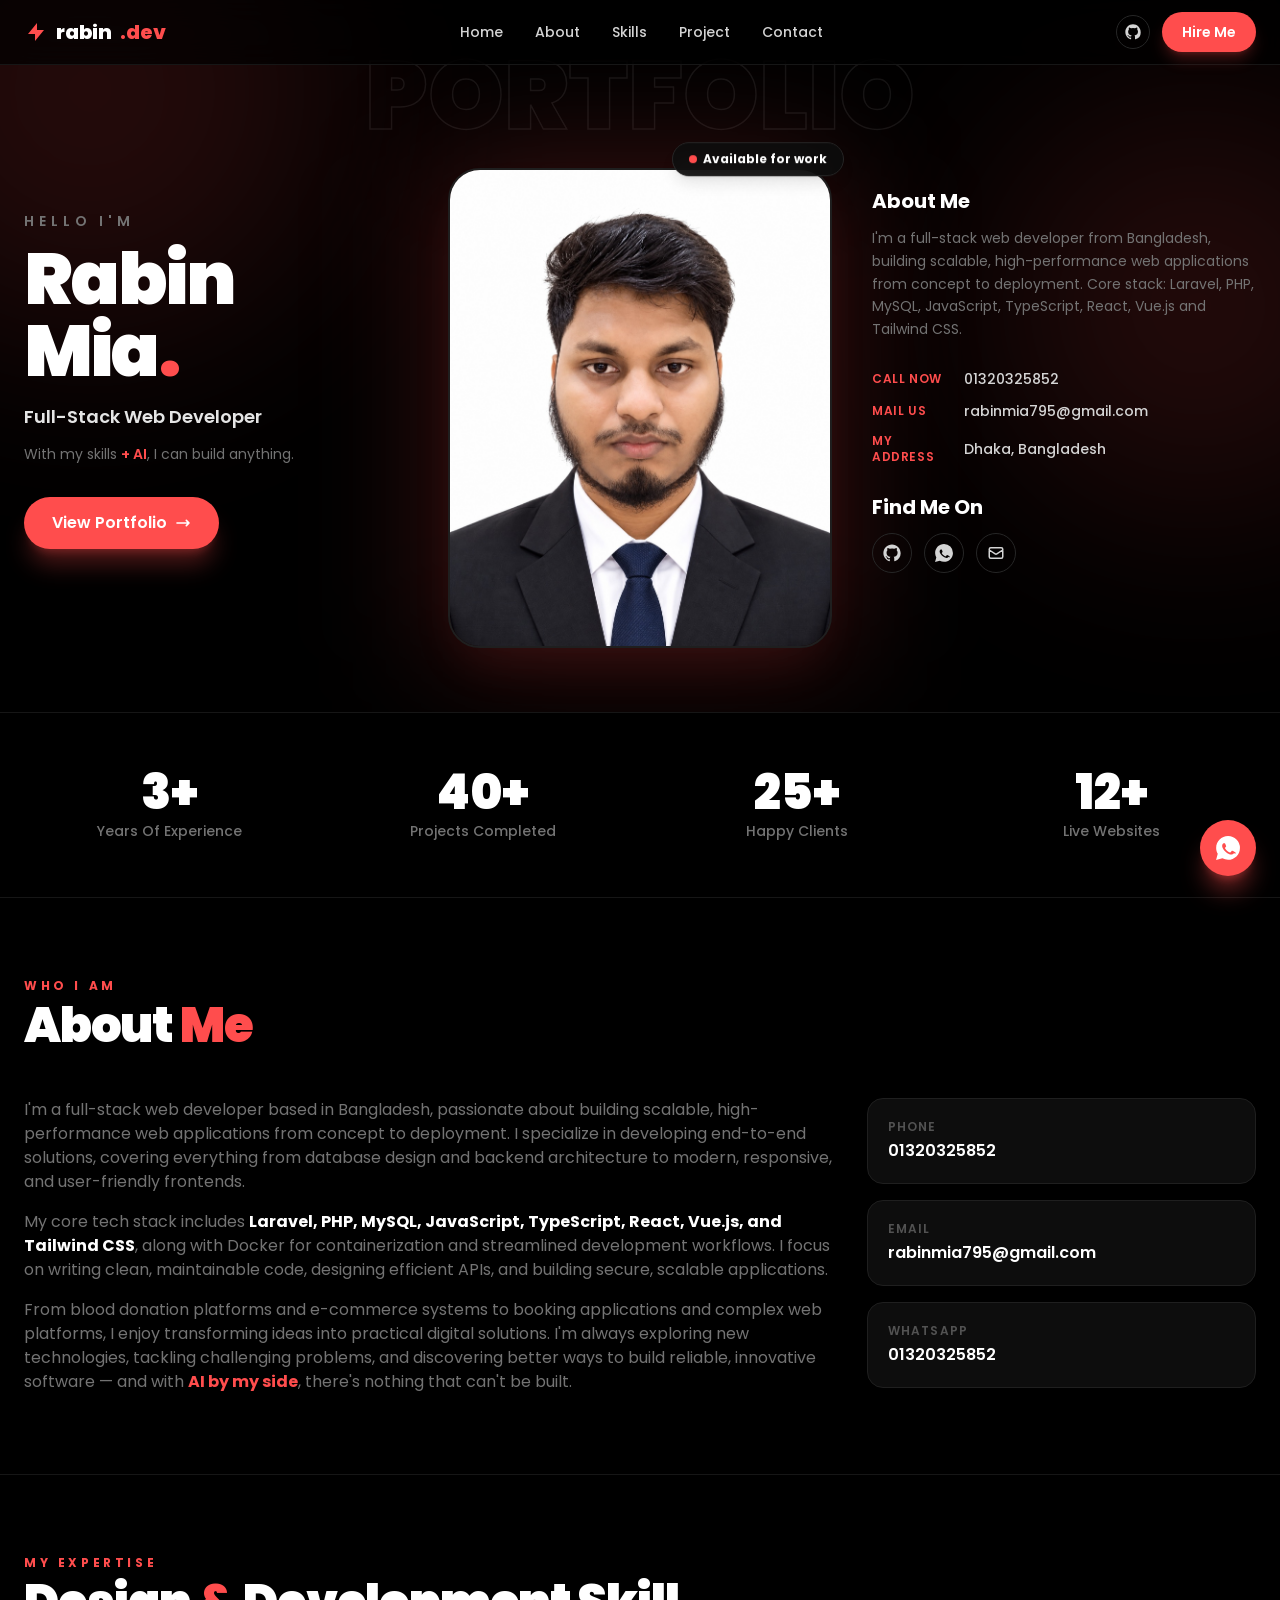
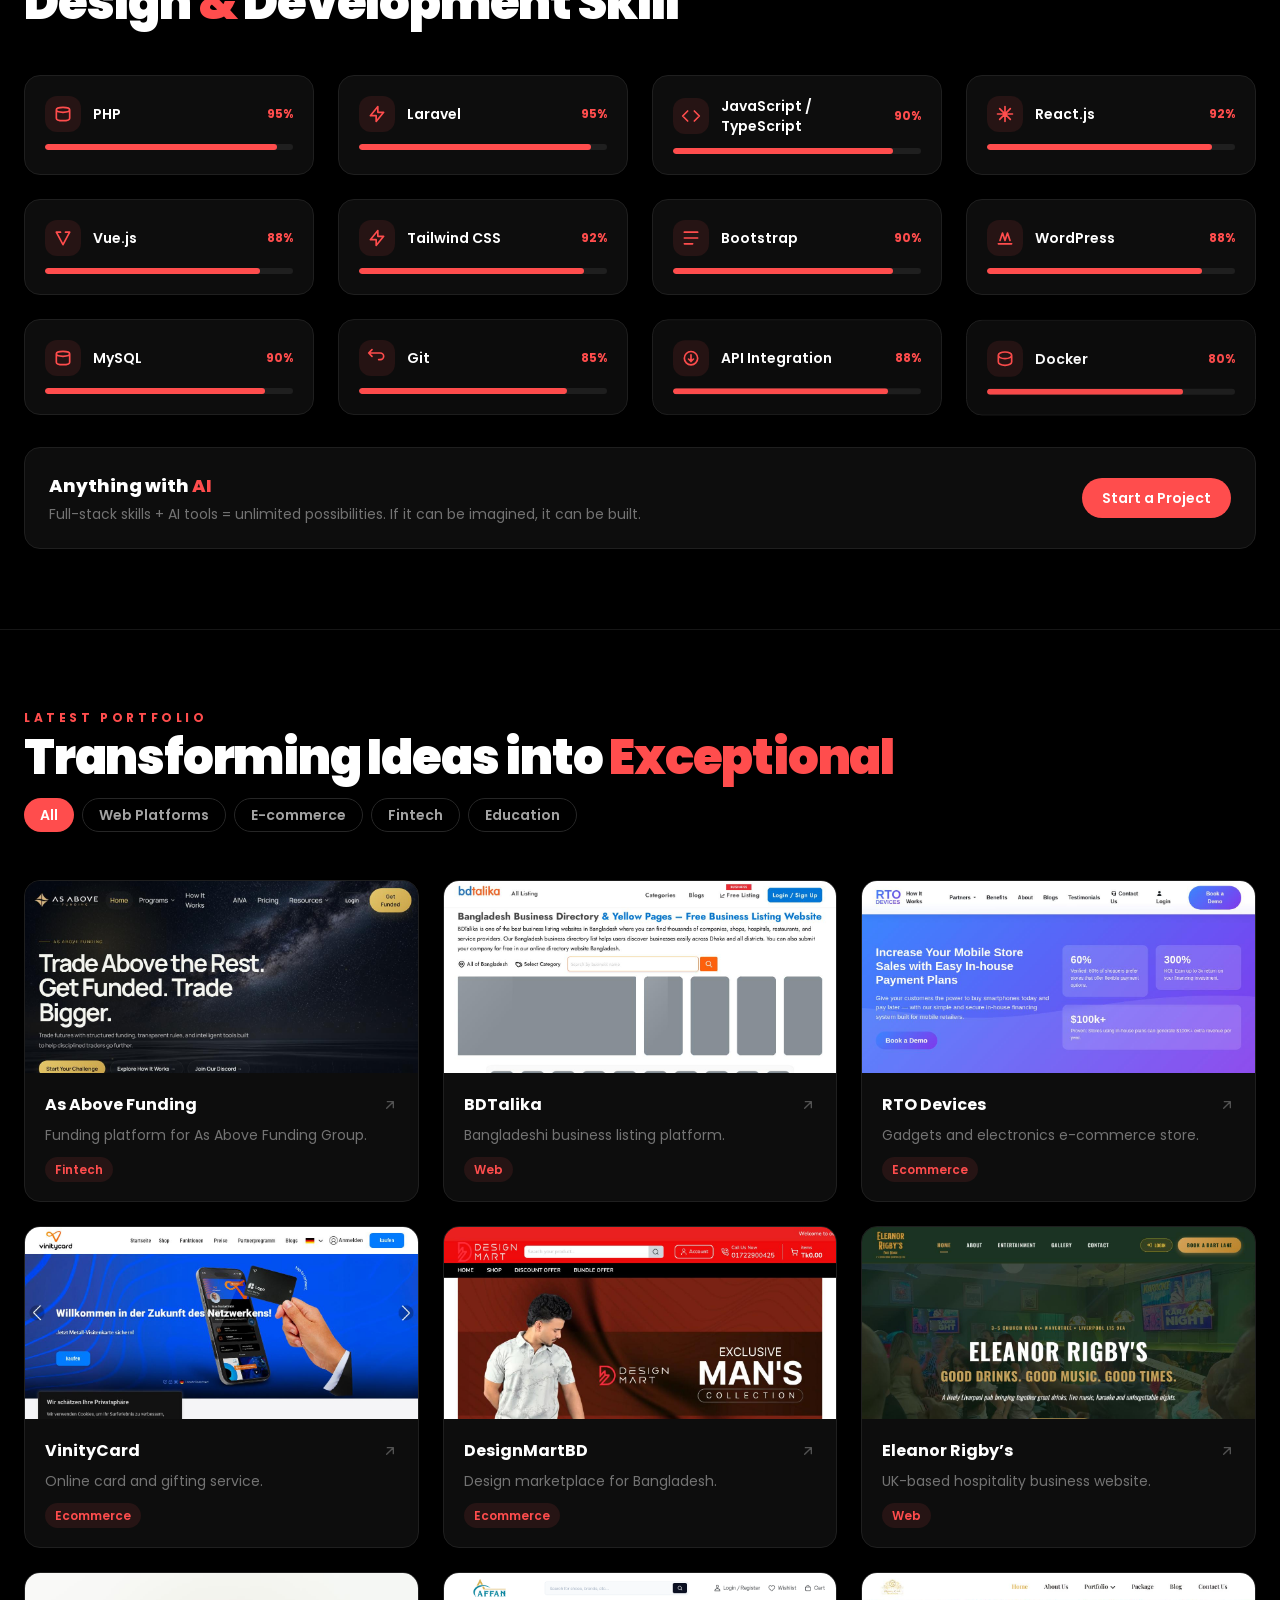
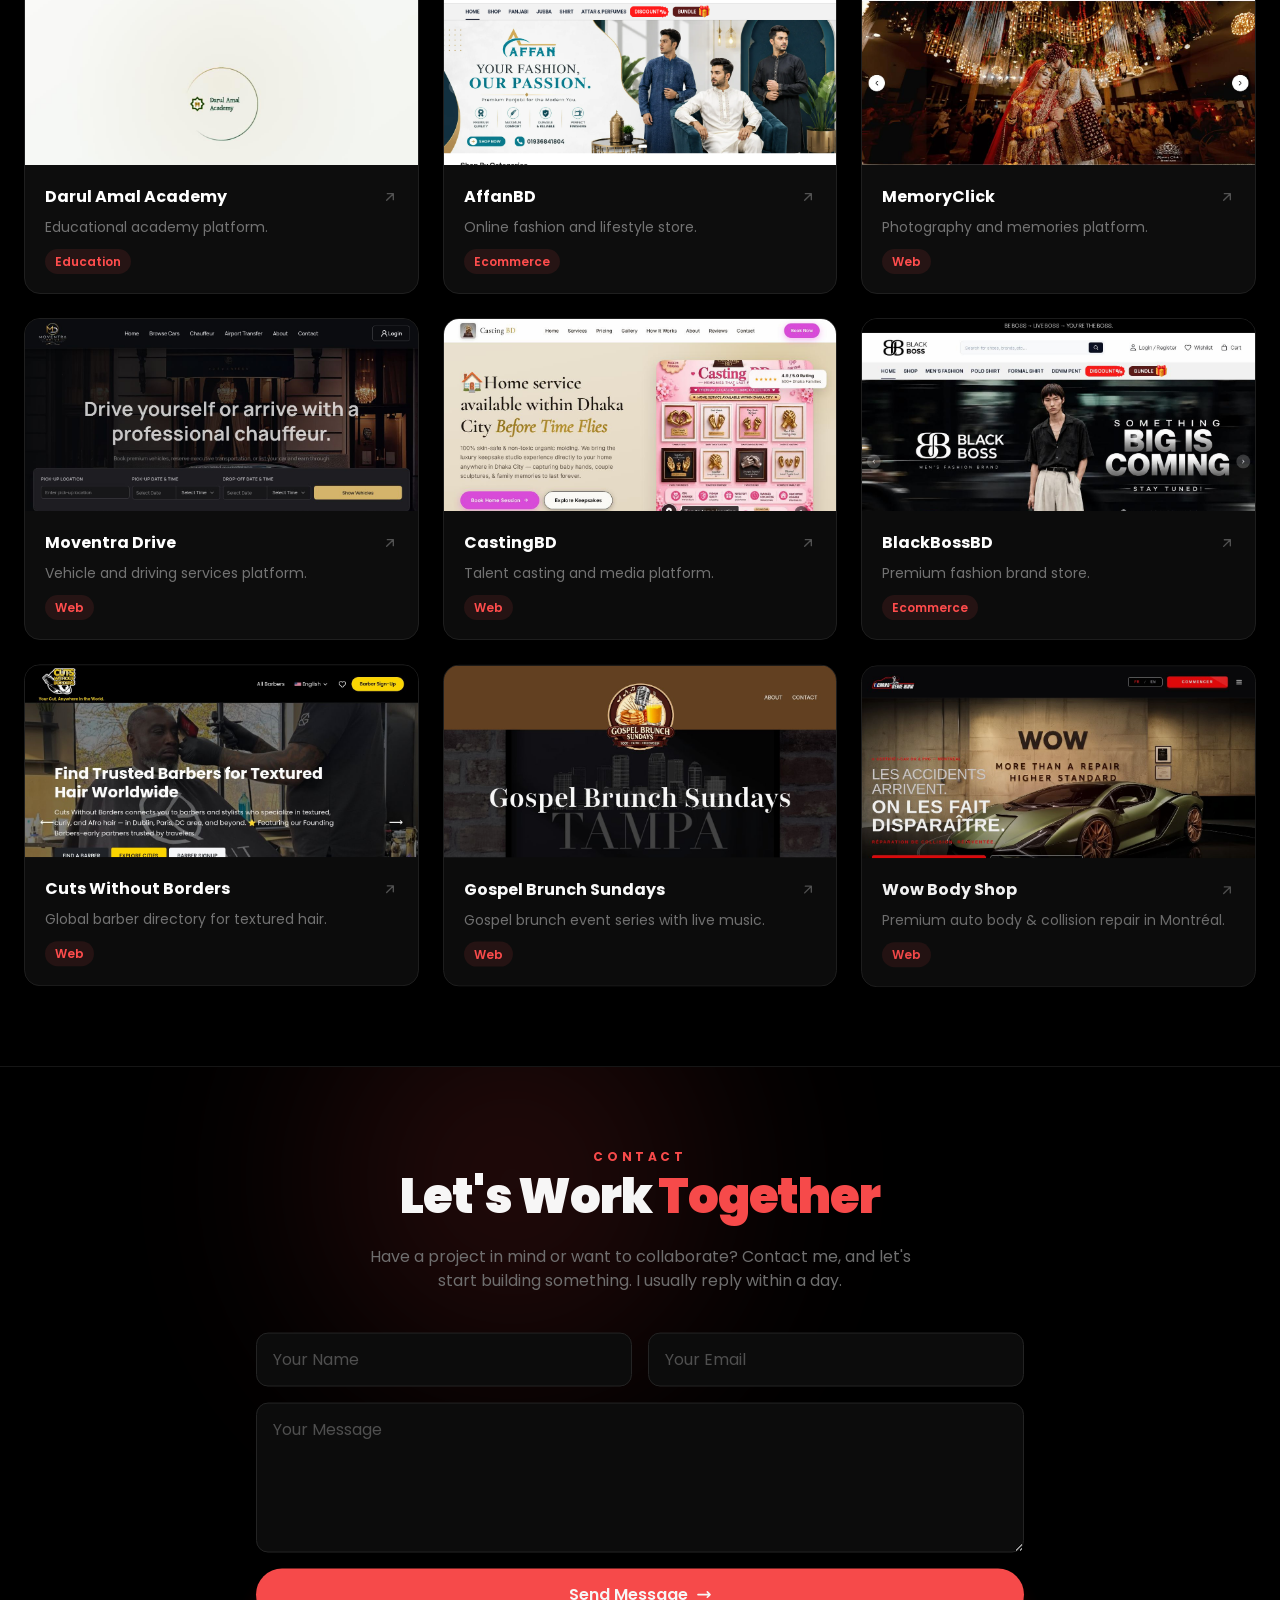
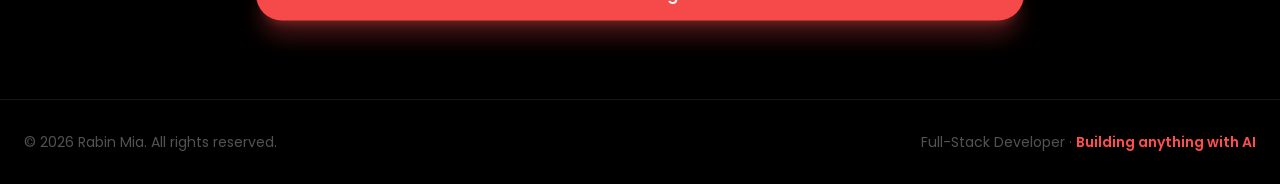
==== commit e48b33bc: "Revert portfolio to previous black/red design (user preference) — Jayden design still available at j" ====
--- a/index.html
+++ b/index.html
@@ -1,207 +1,371 @@
 <!DOCTYPE html>
-<html lang="en">
+<html lang="en" class="scroll-smooth">
 <head>
 <meta charset="UTF-8">
 <meta name="viewport" content="width=device-width, initial-scale=1.0">
-<title>Rabin Mia — Full-Stack Developer</title>
-<meta name="description" content="Rabin Mia — Full-stack web developer from Bangladesh building scalable, high-performance web applications with Laravel, React, Vue.js and AI.">
-<link rel="icon" href="data:image/svg+xml,%3Csvg xmlns='http://www.w3.org/2000/svg' viewBox='0 0 32 32'%3E%3Crect width='32' height='32' rx='8' fill='%23ff5227'/%3E%3Ctext x='16' y='21' font-family='Arial' font-weight='bold' font-size='13' fill='white' text-anchor='middle'%3ERM%3C/text%3E%3C/svg%3E">
-<link rel="stylesheet" href="assets/jayden.css">
+<title>Rabin Mia — Full-Stack Developer. I Build Anything with AI.</title>
+<meta name="description" content="Rabin Mia — Full-stack web developer from Bangladesh. Laravel, React, Vue, TypeScript, Tailwind. With my skills and AI, I can build anything.">
+<link rel="icon" href="assets/profile.png">
+<link rel="preconnect" href="https://fonts.googleapis.com">
+<link rel="preconnect" href="https://fonts.gstatic.com" crossorigin>
+<link href="https://fonts.googleapis.com/css2?family=Poppins:wght@400;500;600;700;800;900&display=swap" rel="stylesheet">
+<link rel="stylesheet" href="assets/tw.css">
+<style>
+  body{font-family:'Poppins',-apple-system,'Segoe UI',Roboto,sans-serif}
+  .ghost{color:transparent;-webkit-text-stroke:1.5px rgba(255,255,255,.08)}
+  .card-hover{transition:transform .35s cubic-bezier(.16,1,.3,1),box-shadow .35s ease,border-color .35s ease}
+  .card-hover:hover{transform:translateY(-6px);border-color:rgba(255,77,77,.5);box-shadow:0 24px 48px -16px rgba(255,77,77,.15)}
+  .grad-text{color:#ff4d4d}
+  .shot{transition:transform .5s cubic-bezier(.16,1,.3,1)}
+  .proj-card:hover .shot{transform:scale(1.07)}
+  .blob{position:absolute;border-radius:9999px;filter:blur(110px);opacity:.14;animation:blob 14s ease-in-out infinite}
+  .blob-2{animation-delay:-7s}
+  @keyframes blob{0%,100%{transform:translate(0,0) scale(1)}33%{transform:translate(30px,-40px) scale(1.1)}66%{transform:translate(-25px,25px) scale(.95)}}
+  .float-anim{animation:floaty 5s ease-in-out infinite}
+  @keyframes floaty{0%,100%{transform:translateY(0)}50%{transform:translateY(-12px)}}
+  .glass{backdrop-filter:blur(14px);-webkit-backdrop-filter:blur(14px)}
+  ::selection{background:#ff4d4d;color:#fff}
+  ::-webkit-scrollbar{width:9px}
+  ::-webkit-scrollbar-track{background:#000}
+  ::-webkit-scrollbar-thumb{background:#262626;border-radius:99px}
+  ::-webkit-scrollbar-thumb:hover{background:#ff4d4d}
+  .link-underline{position:relative}
+  .link-underline::after{content:'';position:absolute;left:0;bottom:-4px;width:0;height:2px;background:#ff4d4d;transition:width .3s ease}
+  .link-underline:hover::after{width:100%}
+</style>
 </head>
-<body>
-
-<!-- Sidebar profile card -->
-<aside class="side">
-  <div class="side-top">
-    <div class="logo"><div class="logo-mark">RM</div>rabin.dev</div>
-    <span class="badge"><span class="dot"></span>Available for work</span>
-  </div>
-  <img class="face" src="assets/profile.png" alt="Rabin Mia">
-  <div class="script">Rabin Mia</div>
-  <a class="side-mail" href="mailto:rabinmia795@gmail.com">rabinmia795@gmail.com</a>
-  <div class="side-loc">Based in Dhaka, Bangladesh</div>
-  <div class="socials">
-    <a href="https://github.com/rabinmia975" target="_blank" rel="noopener" aria-label="GitHub"><svg width="17" height="17" viewBox="0 0 24 24" fill="currentColor"><path d="M12 .5C5.65.5.5 5.65.5 12c0 5.08 3.29 9.39 7.86 10.91.58.11.79-.25.79-.56v-2.17c-3.2.7-3.87-1.37-3.87-1.37-.53-1.33-1.28-1.69-1.28-1.69-1.05-.72.08-.7.08-.7 1.16.08 1.77 1.19 1.77 1.19 1.03 1.77 2.7 1.26 3.36.96.1-.75.4-1.26.73-1.55-2.55-.29-5.24-1.28-5.24-5.69 0-1.26.45-2.29 1.19-3.1-.12-.29-.52-1.46.11-3.05 0 0 .97-.31 3.18 1.18a11.1 11.1 0 015.76 0c2.2-1.49 3.17-1.18 3.17-1.18.63 1.59.23 2.76.11 3.05.74.81 1.19 1.84 1.19 3.1 0 4.42-2.7 5.39-5.26 5.68.41.36.78 1.06.78 2.14v3.17c0 .31.21.68.8.56A10.52 10.52 0 0023.5 12C23.5 5.65 18.35.5 12 .5z"/></svg></a>
-    <a href="https://wa.me/8801320325852" target="_blank" rel="noopener" aria-label="WhatsApp"><svg width="17" height="17" viewBox="0 0 24 24" fill="currentColor"><path d="M12.04 2c-5.46 0-9.9 4.44-9.9 9.9 0 1.75.46 3.45 1.32 4.95L2 22l5.3-1.39c1.45.79 3.08 1.21 4.74 1.21 5.46 0 9.9-4.44 9.9-9.9S17.5 2 12.04 2zm0 18.15c-1.48 0-2.93-.4-4.2-1.15l-.3-.18-3.12.82.83-3.04-.2-.31a8.26 8.26 0 01-1.26-4.38c0-4.54 3.7-8.24 8.25-8.24 4.54 0 8.24 3.7 8.24 8.24s-3.7 8.24-8.24 8.24zm4.52-6.16c-.25-.12-1.47-.72-1.69-.81-.23-.08-.39-.12-.56.13-.17.25-.64.81-.78.97-.14.17-.29.19-.54.06-.25-.12-1.05-.39-1.99-1.23-.74-.66-1.23-1.47-1.38-1.72-.14-.25-.02-.38.11-.51.11-.11.25-.29.37-.43.12-.14.17-.25.25-.41.08-.17.04-.31-.02-.43-.06-.12-.56-1.34-.76-1.84-.2-.48-.41-.42-.56-.43h-.48c-.17 0-.43.06-.66.31-.22.25-.86.85-.86 2.07 0 1.22.89 2.4 1.01 2.56.12.17 1.75 2.67 4.23 3.74.59.26 1.05.41 1.41.52.59.19 1.13.16 1.56.1.48-.07 1.47-.6 1.67-1.18.21-.58.21-1.07.14-1.18-.06-.11-.22-.17-.47-.29z"/></svg></a>
-    <a href="mailto:rabinmia795@gmail.com" aria-label="Email"><svg width="17" height="17" viewBox="0 0 24 24" fill="none" stroke="currentColor" stroke-width="2"><rect x="2" y="4" width="20" height="16" rx="3"/><path d="m2 7 10 6 10-6"/></svg></a>
-  </div>
-  <a class="btn-cta" href="#contact">Get Started<span class="circ"><svg width="14" height="14" viewBox="0 0 24 24" fill="none" stroke="currentColor" stroke-width="2.4"><path d="M7 17 17 7M17 7H8M17 7v9"/></svg></span></a>
-</aside>
-
-<!-- Right icon dock -->
-<nav class="dock" aria-label="Sections">
-  <a href="#home" class="on" aria-label="Home"><svg width="17" height="17" viewBox="0 0 24 24" fill="none" stroke="currentColor" stroke-width="2"><path d="m3 10 9-7 9 7v10a2 2 0 0 1-2 2H5a2 2 0 0 1-2-2Z"/></svg></a>
-  <a href="#about" aria-label="About"><svg width="17" height="17" viewBox="0 0 24 24" fill="none" stroke="currentColor" stroke-width="2"><circle cx="12" cy="8" r="4"/><path d="M4 21c0-4 4-6 8-6s8 2 8 6"/></svg></a>
-  <a href="#work" aria-label="Work"><svg width="17" height="17" viewBox="0 0 24 24" fill="none" stroke="currentColor" stroke-width="2"><rect x="3" y="3" width="7" height="7" rx="1.5"/><rect x="14" y="3" width="7" height="7" rx="1.5"/><rect x="3" y="14" width="7" height="7" rx="1.5"/><rect x="14" y="14" width="7" height="7" rx="1.5"/></svg></a>
-  <a href="#skills" aria-label="Services"><svg width="17" height="17" viewBox="0 0 24 24" fill="none" stroke="currentColor" stroke-width="2"><path d="m12 2 9 5-9 5-9-5 9-5Z"/><path d="m3 12 9 5 9-5"/><path d="m3 17 9 5 9-5"/></svg></a>
-  <a href="#contact" aria-label="Contact"><svg width="17" height="17" viewBox="0 0 24 24" fill="none" stroke="currentColor" stroke-width="2"><rect x="2" y="4" width="20" height="16" rx="3"/><path d="m2 7 10 6 10-6"/></svg></a>
+<body class="bg-black text-neutral-300 antialiased">
+
+<!-- Navbar -->
+<nav class="fixed top-0 inset-x-0 z-50 glass bg-black/70 border-b border-[#161616]">
+  <div class="max-w-7xl mx-auto px-4 sm:px-6 h-16 flex items-center justify-between">
+    <a href="#home" class="flex items-center gap-2 text-xl font-extrabold text-white">
+      <svg class="w-6 h-6 text-brand-500" fill="currentColor" viewBox="0 0 24 24"><path d="M13 10V3L4 14h7v7l9-11h-7z"/></svg>rabin<span class="text-brand-500">.dev</span>
+    </a>
+    <div class="hidden md:flex items-center gap-8 text-sm font-medium">
+      <a href="#home" class="link-underline hover:text-white transition">Home</a>
+      <a href="#about" class="link-underline hover:text-white transition">About</a>
+      <a href="#skills" class="link-underline hover:text-white transition">Skills</a>
+      <a href="#projects" class="link-underline hover:text-white transition">Project</a>
+      <a href="#contact" class="link-underline hover:text-white transition">Contact</a>
+    </div>
+    <div class="flex items-center gap-3">
+      <a href="https://github.com/rabinmia975" target="_blank" rel="noopener" class="hidden sm:block p-2 rounded-full border border-[#262626] hover:border-brand-500 hover:text-brand-500 transition" aria-label="GitHub">
+        <svg class="w-4 h-4" fill="currentColor" viewBox="0 0 24 24"><path d="M12 .5C5.65.5.5 5.65.5 12c0 5.08 3.29 9.39 7.86 10.91.58.11.79-.25.79-.56v-1.97c-3.2.7-3.87-1.54-3.87-1.54-.53-1.33-1.28-1.68-1.28-1.68-1.05-.72.08-.71.08-.71 1.16.08 1.77 1.19 1.77 1.19 1.03 1.77 2.7 1.26 3.36.96.1-.75.4-1.26.73-1.55-2.55-.29-5.23-1.28-5.23-5.68 0-1.26.45-2.28 1.19-3.09-.12-.29-.52-1.46.11-3.05 0 0 .97-.31 3.18 1.18a11 11 0 015.8 0c2.2-1.49 3.17-1.18 3.17-1.18.63 1.59.23 2.76.11 3.05.74.81 1.19 1.83 1.19 3.09 0 4.41-2.69 5.38-5.25 5.66.41.36.78 1.06.78 2.14v3.17c0 .31.21.68.8.56A10.52 10.52 0 0023.5 12C23.5 5.65 18.35.5 12 .5z"/></svg>
+      </a>
+      <a href="#contact" class="hidden sm:inline-flex items-center gap-2 bg-brand-500 hover:bg-brand-600 text-white text-sm font-semibold px-5 py-2.5 rounded-full transition shadow-lg shadow-brand-500/25">Hire Me</a>
+      <button id="menuBtn" aria-label="Menu" class="md:hidden p-2 rounded-full border border-[#262626]">
+        <svg class="w-5 h-5" fill="none" stroke="currentColor" stroke-width="2" viewBox="0 0 24 24"><path stroke-linecap="round" d="M4 6h16M4 12h16M4 18h16"/></svg>
+      </button>
+    </div>
+  </div>
+  <div id="mobileMenu" class="hidden md:hidden border-t border-[#161616] bg-black px-4 py-4 flex-col gap-4 text-sm font-medium">
+    <a href="#home" class="block py-1.5 hover:text-brand-500">Home</a>
+    <a href="#about" class="block py-1.5 hover:text-brand-500">About</a>
+    <a href="#skills" class="block py-1.5 hover:text-brand-500">Skills</a>
+    <a href="#projects" class="block py-1.5 hover:text-brand-500">Project</a>
+    <a href="#contact" class="block py-1.5 hover:text-brand-500">Contact</a>
+  </div>
 </nav>
 
-<main class="wrap">
-
-  <!-- Hero -->
-  <section id="home">
-    <div class="meta"><span id="clock">--:--</span><span>Dhaka, Bangladesh</span></div>
-    <div class="sec-label rv"><span class="dot"></span>Introduction</div>
-    <h1 class="hero rv">Turning Your Ideas Into <em>Powerful</em> Digital Products</h1>
-    <p class="hero-sub rv">My passion lies in building elegant, high-performance web applications — from database to deployment. It's a love for clean code, pure and simple.</p>
-    <div class="pills rv">
-      <span class="pill">Laravel</span><span class="pill">PHP</span><span class="pill">React.js</span><span class="pill">Vue.js</span><span class="pill">MySQL</span><span class="pill">Docker</span><span class="pill">Tailwind CSS</span><span class="pill">API Integration</span>
-    </div>
-
-    <div class="stats" id="statsGrid">
-      <div class="stat"><div class="num"><span class="counter" data-target="3">0</span><i>+</i></div><p>Years Experience</p></div>
-      <div class="stat"><div class="num"><span class="counter" data-target="40">0</span><i>+</i></div><p>Projects Completed</p></div>
-      <div class="stat"><div class="num"><span class="counter" data-target="25">0</span><i>+</i></div><p>Happy Clients</p></div>
-      <div class="stat"><div class="num"><span class="counter" data-target="12">0</span><i>+</i></div><p>Live Websites</p></div>
-    </div>
-  </section>
-
-  <!-- Experience -->
-  <section id="about" style="margin-top:90px">
-    <div class="sec-label rv"><span class="dot"></span>Experiences</div>
-    <h2 class="big rv">Where I've Been <em>&</em> What I Do</h2>
-    <div class="exp rv">
-      <div class="exp-row"><span class="co">Freelance</span><span class="role">Full-Stack Developer</span><span class="yr">2023 - Present</span></div>
-      <div class="exp-row"><span class="co">Client Work</span><span class="role">Web Developer</span><span class="yr">2022 - 2023</span></div>
-      <div class="exp-row"><span class="co">Self-Taught</span><span class="role">Learning & Building</span><span class="yr">2021 - 2022</span></div>
-    </div>
-
-    <div class="sec-label rv"><span class="dot"></span>About Me</div>
-    <div class="about">
-      <div class="rv">
-        <p class="quote">Behind every great product is even greater engineering.</p>
-        <p>I'm a full-stack web developer based in Bangladesh, building scalable, high-performance web applications from concept to deployment. My core stack: Laravel, PHP, MySQL, JavaScript, TypeScript, React, Vue.js and Tailwind CSS — plus Docker for streamlined workflows.</p>
-        <p>From blood donation platforms and e-commerce systems to booking applications and complex web platforms, I enjoy transforming ideas into practical digital solutions. And with AI by my side, there's nothing that can't be built.</p>
-      </div>
-      <div class="stack rv">
-        <div class="tk"><b>PHP / Laravel</b><span>Backend & APIs</span></div>
-        <div class="tk"><b>JavaScript / TypeScript</b><span>Modern frontends</span></div>
-        <div class="tk"><b>React.js / Vue.js</b><span>Interactive UIs</span></div>
-        <div class="tk"><b>MySQL</b><span>Database design</span></div>
-        <div class="tk"><b>Tailwind CSS</b><span>Responsive design</span></div>
-        <div class="tk"><b>Docker & Git</b><span>Dev workflow</span></div>
-      </div>
-    </div>
-  </section>
-
-  <!-- Work -->
-  <section id="work" style="margin-top:90px">
-    <div class="sec-label rv"><span class="dot"></span>Portfolio</div>
-    <h2 class="big rv">Selected <em>Work</em></h2>
-    <div class="filters rv" id="filterBtns"></div>
-    <div class="work" id="projectsGrid"></div>
-  </section>
-
-  <!-- Services -->
-  <section id="skills" style="margin-top:90px">
-    <div class="sec-label rv"><span class="dot"></span>My Services</div>
-    <h2 class="big rv">What I Can Do <em>For You</em></h2>
-    <div class="svc">
-      <div class="svc-c rv"><div class="svc-n">(01)</div><h3>Web Development</h3><p>Full-stack web applications — from database design and backend architecture to modern, user-friendly frontends.</p></div>
-      <div class="svc-c rv"><div class="svc-n">(02)</div><h3>Laravel Development</h3><p>Secure, scalable backends with clean APIs, MySQL architecture and streamlined admin panels.</p></div>
-      <div class="svc-c rv"><div class="svc-n">(03)</div><h3>React &amp; Vue.js</h3><p>Interactive, high-performance frontends with Tailwind CSS and smooth animations.</p></div>
-      <div class="svc-c rv"><div class="svc-n">(04)</div><h3>API Integration</h3><p>Payments, SMS and third-party services — integrated, tested and deployed with Docker.</p></div>
-    </div>
-
-    <div class="sec-label rv" style="margin-top:64px"><span class="dot"></span>Work Process</div>
-    <div class="proc">
-      <div class="step rv"><div class="n">Step 1</div><h3>Review</h3><p>Understand your idea, goals and requirements.</p></div>
-      <div class="step rv"><div class="n">Step 2</div><h3>Plan</h3><p>Sketch the architecture, database and UI flow.</p></div>
-      <div class="step rv"><div class="n">Step 3</div><h3>Build</h3><p>Develop with clean code, AI by my side.</p></div>
-      <div class="step rv"><div class="n">Step 4</div><h3>Deploy</h3><p>Test, ship and keep it running smoothly.</p></div>
-    </div>
-  </section>
-
-  <!-- Contact -->
-  <section id="contact" style="margin-top:90px">
-    <div class="sec-label rv"><span class="dot"></span>Contact</div>
-    <h2 class="big rv">Let's Work <em>Together</em></h2>
-    <div class="contact">
-      <div class="cinfo rv">
-        <a href="tel:+8801320325852"><span class="ic"><svg width="16" height="16" viewBox="0 0 24 24" fill="none" stroke="currentColor" stroke-width="2"><path d="M22 16.9v3a2 2 0 0 1-2.2 2 19.8 19.8 0 0 1-8.6-3.1 19.5 19.5 0 0 1-6-6A19.8 19.8 0 0 1 2.1 4.2 2 2 0 0 1 4.1 2h3a2 2 0 0 1 2 1.7c.1 1 .4 2 .7 2.9a2 2 0 0 1-.4 2.1L8.1 10a16 16 0 0 0 6 6l1.3-1.3a2 2 0 0 1 2.1-.4c.9.3 1.9.6 2.9.7a2 2 0 0 1 1.7 2Z"/></svg></span><span><b>Call Now</b>01320325852</span></a>
-        <a href="mailto:rabinmia795@gmail.com"><span class="ic"><svg width="16" height="16" viewBox="0 0 24 24" fill="none" stroke="currentColor" stroke-width="2"><rect x="2" y="4" width="20" height="16" rx="3"/><path d="m2 7 10 6 10-6"/></svg></span><span><b>Mail Us</b>rabinmia795@gmail.com</span></a>
-        <a href="https://wa.me/8801320325852" target="_blank" rel="noopener"><span class="ic"><svg width="16" height="16" viewBox="0 0 24 24" fill="currentColor"><path d="M12.04 2c-5.46 0-9.9 4.44-9.9 9.9 0 1.75.46 3.45 1.32 4.95L2 22l5.3-1.39c1.45.79 3.08 1.21 4.74 1.21 5.46 0 9.9-4.44 9.9-9.9S17.5 2 12.04 2z"/></svg></span><span><b>WhatsApp</b>01320325852</span></a>
-        <div><span class="ic"><svg width="16" height="16" viewBox="0 0 24 24" fill="none" stroke="currentColor" stroke-width="2"><path d="M20 10c0 6-8 12-8 12s-8-6-8-12a8 8 0 0 1 16 0Z"/><circle cx="12" cy="10" r="3"/></svg></span><span><b>My Address</b>Dhaka, Bangladesh</span></div>
-      </div>
-      <form class="cf rv" id="contactForm">
-        <input class="fld" type="text" name="name" placeholder="Your Name" required>
-        <input class="fld" type="email" name="email" placeholder="Your Email" required>
-        <textarea class="fld" name="message" placeholder="Your Message" required></textarea>
-        <button class="send" type="submit">Send Message</button>
-        <p class="fnote" id="formNote"></p>
-      </form>
-    </div>
-  </section>
-
-  <footer>
-    <span>© 2026 Rabin Mia. All rights reserved.</span>
-    <span>Full-Stack Developer · Building anything with AI</span>
-  </footer>
-</main>
+<!-- Hero (Reeni style) -->
+<header id="home" class="relative overflow-hidden pt-28 pb-16 px-4 sm:px-6 scroll-mt-20">
+  <div class="blob w-[500px] h-[500px] bg-brand-500 -top-40 -left-40"></div>
+  <div class="blob blob-2 w-[420px] h-[420px] bg-brand-500 top-24 -right-32"></div>
+  <div class="max-w-7xl mx-auto relative grid lg:grid-cols-12 gap-10 items-center">
+    <!-- Left: name -->
+    <div class="hero-col lg:col-span-4 text-center lg:text-left">
+      <p class="text-sm font-semibold tracking-[0.35em] text-neutral-500 mb-3">HELLO I'M</p>
+      <h1 class="text-5xl sm:text-6xl xl:text-7xl font-black text-white tracking-tight leading-[1.05] mb-4">Rabin<br>Mia<span class="text-brand-500">.</span></h1>
+      <p class="text-lg font-semibold text-neutral-200 mb-3">Full-Stack Web Developer</p>
+      <p class="text-sm text-neutral-500 mb-8 max-w-xs mx-auto lg:mx-0 leading-relaxed">With my skills <span class="grad-text font-semibold">+ AI</span>, I can build anything.</p>
+      <div class="flex flex-wrap gap-4 justify-center lg:justify-start">
+        <a href="#projects" class="inline-flex items-center gap-2 bg-brand-500 hover:bg-brand-600 text-white font-semibold px-7 py-3.5 rounded-full transition shadow-xl shadow-brand-500/30 hover:-translate-y-0.5">View Portfolio
+          <svg class="w-4 h-4" fill="none" stroke="currentColor" stroke-width="2.5" viewBox="0 0 24 24"><path stroke-linecap="round" stroke-linejoin="round" d="M17 8l4 4m0 0l-4 4m4-4H3"/></svg>
+        </a>
+      </div>
+    </div>
+    <!-- Center: portrait -->
+    <div class="hero-col lg:col-span-4 relative flex justify-center">
+      <p class="ghost absolute -top-8 lg:-top-16 left-1/2 -translate-x-1/2 text-7xl sm:text-8xl font-black whitespace-nowrap pointer-events-none select-none">PORTFOLIO</p>
+      <div class="relative mt-6 lg:mt-14">
+        <div class="absolute -inset-4 bg-brand-500/20 blur-3xl rounded-[2.5rem]"></div>
+        <img src="assets/profile.png" alt="Rabin Mia" class="relative w-72 sm:w-80 lg:w-full max-w-sm rounded-[2rem] border-2 border-[#1f1f1f] shadow-2xl shadow-brand-500/10 object-cover aspect-[4/5]">
+        <div class="float-anim absolute -top-4 -right-3 glass bg-[#0d0d0d]/90 border border-[#262626] rounded-full px-4 py-2 text-xs font-bold text-white shadow-lg flex items-center gap-1.5">
+          <span class="w-2 h-2 rounded-full bg-brand-500 animate-pulse"></span> Available for work
+        </div>
+
+      </div>
+    </div>
+    <!-- Right: about quick -->
+    <div class="hero-col lg:col-span-4 space-y-7">
+      <div>
+        <h2 class="text-xl font-bold text-white mb-3">About Me</h2>
+        <p class="text-sm text-neutral-500 leading-relaxed">I'm a full-stack web developer from Bangladesh, building scalable, high-performance web applications from concept to deployment. Core stack: Laravel, PHP, MySQL, JavaScript, TypeScript, React, Vue.js and Tailwind CSS.</p>
+      </div>
+      <div class="space-y-3 text-sm">
+        <div class="flex items-center gap-3">
+          <span class="text-brand-500 font-semibold tracking-wider text-xs w-20">CALL NOW</span>
+          <a href="tel:+8801320325852" class="hover:text-white transition font-medium">01320325852</a>
+        </div>
+        <div class="flex items-center gap-3">
+          <span class="text-brand-500 font-semibold tracking-wider text-xs w-20">MAIL US</span>
+          <a href="mailto:rabinmia795@gmail.com" class="hover:text-white transition font-medium break-all">rabinmia795@gmail.com</a>
+        </div>
+        <div class="flex items-center gap-3">
+          <span class="text-brand-500 font-semibold tracking-wider text-xs w-20">MY ADDRESS</span>
+          <span class="font-medium">Dhaka, Bangladesh</span>
+        </div>
+      </div>
+      <div>
+        <h2 class="text-xl font-bold text-white mb-3">Find Me On</h2>
+        <div class="flex gap-3">
+          <a href="https://github.com/rabinmia975" target="_blank" rel="noopener" class="p-2.5 rounded-full border border-[#262626] hover:border-brand-500 hover:text-brand-500 transition" aria-label="GitHub">
+            <svg class="w-4.5 h-4.5" width="18" height="18" fill="currentColor" viewBox="0 0 24 24"><path d="M12 .5C5.65.5.5 5.65.5 12c0 5.08 3.29 9.39 7.86 10.91.58.11.79-.25.79-.56v-1.97c-3.2.7-3.87-1.54-3.87-1.54-.53-1.33-1.28-1.68-1.28-1.68-1.05-.72.08-.71.08-.71 1.16.08 1.77 1.19 1.77 1.19 1.03 1.77 2.7 1.26 3.36.96.1-.75.4-1.26.73-1.55-2.55-.29-5.23-1.28-5.23-5.68 0-1.26.45-2.28 1.19-3.09-.12-.29-.52-1.46.11-3.05 0 0 .97-.31 3.18 1.18a11 11 0 015.8 0c2.2-1.49 3.17-1.18 3.17-1.18.63 1.59.23 2.76.11 3.05.74.81 1.19 1.83 1.19 3.09 0 4.41-2.69 5.38-5.25 5.66.41.36.78 1.06.78 2.14v3.17c0 .31.21.68.8.56A10.52 10.52 0 0023.5 12C23.5 5.65 18.35.5 12 .5z"/></svg>
+          </a>
+          <a href="https://wa.me/8801320325852" target="_blank" rel="noopener" class="p-2.5 rounded-full border border-[#262626] hover:border-brand-500 hover:text-brand-500 transition" aria-label="WhatsApp">
+            <svg width="18" height="18" fill="currentColor" viewBox="0 0 24 24"><path d="M12.05 0C5.495 0 .16 5.335.157 11.892c0 2.096.547 4.142 1.588 5.945L.057 24l6.305-1.654a11.882 11.882 0 005.683 1.448h.005c6.554 0 11.89-5.335 11.893-11.893a11.821 11.821 0 00-3.48-8.413A11.815 11.815 0 0012.05 0zm5.995 17.098c-.253.71-1.47 1.356-2.03 1.413-.512.077-1.16.108-1.872-.118-.432-.136-.988-.32-1.698-.627-2.98-1.388-4.926-4.405-5.075-4.603-.148-.199-1.212-1.612-1.212-3.075 0-1.462.767-2.182 1.039-2.48.272-.297.594-.371.792-.371.199 0 .398.002.572.01.174.009.406-.066.638.495.235.579.802 2.043.872 2.19.074.15.124.323.025.52-.1.199-.174.323-.347.52-.174.198-.363.44-.521.586-.174.174-.355.364-.153.713.202.349.899 1.477 1.93 2.396 1.325 1.18 2.444 1.548 2.796 1.724.352.176.558.147.765-.092.202-.235.862-.998 1.093-1.341.231-.344.463-.287.779-.172.316.115 2.009.949 2.355 1.122.347.174.578.26.664.407.086.147.086.847-.167 1.666z"/></svg>
+          </a>
+          <a href="mailto:rabinmia795@gmail.com" class="p-2.5 rounded-full border border-[#262626] hover:border-brand-500 hover:text-brand-500 transition" aria-label="Email">
+            <svg width="18" height="18" fill="none" stroke="currentColor" stroke-width="2" viewBox="0 0 24 24"><path stroke-linecap="round" stroke-linejoin="round" d="M3 8l7.89 5.26a2 2 0 002.22 0L21 8M5 19h14a2 2 0 002-2V7a2 2 0 00-2-2H5a2 2 0 00-2 2v10a2 2 0 002 2z"/></svg>
+          </a>
+        </div>
+      </div>
+    </div>
+  </div>
+</header>
+
+<!-- Stats -->
+<section class="py-14 px-4 sm:px-6 border-y border-[#161616]">
+  <div class="max-w-7xl mx-auto grid grid-cols-2 lg:grid-cols-4 gap-6" id="statsGrid"></div>
+</section>
+
+<!-- About -->
+<section id="about" class="py-20 px-4 sm:px-6 scroll-mt-20">
+  <div class="max-w-7xl mx-auto">
+    <div class="fade-up mb-12">
+      <p class="text-xs font-bold tracking-[0.3em] text-brand-500 mb-2">WHO I AM</p>
+      <h2 class="text-3xl sm:text-5xl font-black text-white tracking-tight">About <span class="grad-text">Me</span></h2>
+    </div>
+    <div class="grid md:grid-cols-3 gap-8 fade-up">
+      <div class="md:col-span-2 space-y-4 text-neutral-500 leading-relaxed text-sm sm:text-base">
+        <p>I'm a full-stack web developer based in Bangladesh, passionate about building scalable, high-performance web applications from concept to deployment. I specialize in developing end-to-end solutions, covering everything from database design and backend architecture to modern, responsive, and user-friendly frontends.</p>
+        <p>My core tech stack includes <strong class="text-white">Laravel, PHP, MySQL, JavaScript, TypeScript, React, Vue.js, and Tailwind CSS</strong>, along with Docker for containerization and streamlined development workflows. I focus on writing clean, maintainable code, designing efficient APIs, and building secure, scalable applications.</p>
+        <p>From blood donation platforms and e-commerce systems to booking applications and complex web platforms, I enjoy transforming ideas into practical digital solutions. I'm always exploring new technologies, tackling challenging problems, and discovering better ways to build reliable, innovative software — and with <strong class="grad-text">AI by my side</strong>, there's nothing that can't be built.</p>
+      </div>
+      <div class="space-y-4">
+        <div class="rounded-2xl bg-[#0d0d0d] border border-[#1f1f1f] p-5 card-hover">
+          <p class="text-xs text-neutral-600 font-semibold tracking-widest mb-1">PHONE</p>
+          <p class="font-semibold text-white"><a href="tel:+8801320325852" class="hover:text-brand-500 transition">01320325852</a></p>
+        </div>
+        <div class="rounded-2xl bg-[#0d0d0d] border border-[#1f1f1f] p-5 card-hover">
+          <p class="text-xs text-neutral-600 font-semibold tracking-widest mb-1">EMAIL</p>
+          <p class="font-semibold text-white break-all"><a href="mailto:rabinmia795@gmail.com" class="hover:text-brand-500 transition">rabinmia795@gmail.com</a></p>
+        </div>
+        <div class="rounded-2xl bg-[#0d0d0d] border border-[#1f1f1f] p-5 card-hover">
+          <p class="text-xs text-neutral-600 font-semibold tracking-widest mb-1">WHATSAPP</p>
+          <p class="font-semibold text-white"><a href="https://wa.me/8801320325852" target="_blank" rel="noopener" class="hover:text-brand-500 transition">01320325852</a></p>
+        </div>
+      </div>
+    </div>
+  </div>
+</section>
+
+<!-- Skills -->
+<section id="skills" class="py-20 px-4 sm:px-6 border-t border-[#161616] scroll-mt-20">
+  <div class="max-w-7xl mx-auto">
+    <div class="fade-up mb-12">
+      <p class="text-xs font-bold tracking-[0.3em] text-brand-500 mb-2">MY EXPERTISE</p>
+      <h2 class="text-3xl sm:text-5xl font-black text-white tracking-tight">Design <span class="grad-text">&</span> Development Skill</h2>
+    </div>
+    <div class="grid sm:grid-cols-2 lg:grid-cols-4 gap-6" id="skillsGrid"></div>
+    <div class="mt-8 fade-up">
+      <div class="rounded-2xl bg-[#0d0d0d] border border-[#1f1f1f] px-6 py-6 flex flex-col sm:flex-row items-center justify-between gap-4 card-hover">
+        <div class="text-center sm:text-left">
+          <p class="font-extrabold text-lg text-white mb-1">Anything with <span class="grad-text">AI</span></p>
+          <p class="text-sm text-neutral-500">Full-stack skills + AI tools = unlimited possibilities. If it can be imagined, it can be built.</p>
+        </div>
+        <a href="#contact" class="shrink-0 bg-brand-500 hover:bg-brand-600 text-white text-sm font-semibold px-5 py-2.5 rounded-full transition">Start a Project</a>
+      </div>
+    </div>
+  </div>
+</section>
+
+<!-- Projects -->
+<section id="projects" class="py-20 px-4 sm:px-6 border-t border-[#161616] scroll-mt-20">
+  <div class="max-w-7xl mx-auto">
+    <div class="fade-up flex flex-wrap items-end justify-between gap-4 mb-12">
+      <div>
+        <p class="text-xs font-bold tracking-[0.3em] text-brand-500 mb-2">LATEST PORTFOLIO</p>
+        <h2 class="text-3xl sm:text-5xl font-black text-white tracking-tight">Transforming Ideas into <span class="grad-text">Exceptional</span></h2>
+      </div>
+      <div class="flex flex-wrap gap-2" id="filterBtns"></div>
+    </div>
+    <div class="grid sm:grid-cols-2 lg:grid-cols-3 gap-6" id="projectsGrid"></div>
+  </div>
+</section>
+
+<!-- Contact -->
+<section id="contact" class="relative overflow-hidden py-20 px-4 sm:px-6 border-t border-[#161616] scroll-mt-20">
+  <div class="blob w-96 h-96 bg-brand-500 -top-20 left-1/4"></div>
+  <div class="max-w-3xl mx-auto relative text-center fade-up">
+    <p class="text-xs font-bold tracking-[0.3em] text-brand-500 mb-2">CONTACT</p>
+    <h2 class="text-3xl sm:text-5xl font-black text-white tracking-tight mb-6">Let's Work <span class="grad-text">Together</span></h2>
+    <p class="text-neutral-500 mb-10 max-w-xl mx-auto text-sm sm:text-base">Have a project in mind or want to collaborate? Contact me, and let's start building something. I usually reply within a day.</p>
+    <form id="contactForm" class="grid sm:grid-cols-2 gap-4 text-left">
+      <input required name="name" type="text" placeholder="Your Name" class="sm:col-span-1 rounded-xl bg-[#0d0d0d] border border-[#262626] text-white placeholder-neutral-600 px-4 py-3.5 focus:border-brand-500 focus:ring-2 focus:ring-brand-500/20 outline-none transition">
+      <input required name="email" type="email" placeholder="Your Email" class="sm:col-span-1 rounded-xl bg-[#0d0d0d] border border-[#262626] text-white placeholder-neutral-600 px-4 py-3.5 focus:border-brand-500 focus:ring-2 focus:ring-brand-500/20 outline-none transition">
+      <textarea required name="message" rows="5" placeholder="Your Message" class="sm:col-span-2 rounded-xl bg-[#0d0d0d] border border-[#262626] text-white placeholder-neutral-600 px-4 py-3.5 focus:border-brand-500 focus:ring-2 focus:ring-brand-500/20 outline-none transition"></textarea>
+      <button type="submit" class="sm:col-span-2 inline-flex items-center justify-center gap-2 bg-brand-500 hover:bg-brand-600 text-white font-semibold px-6 py-3.5 rounded-full transition shadow-xl shadow-brand-500/30 hover:-translate-y-0.5">Send Message
+        <svg class="w-4 h-4" fill="none" stroke="currentColor" stroke-width="2.5" viewBox="0 0 24 24"><path stroke-linecap="round" stroke-linejoin="round" d="M17 8l4 4m0 0l-4 4m4-4H3"/></svg>
+      </button>
+      <p id="formNote" class="sm:col-span-2 text-center text-sm hidden"></p>
+    </form>
+  </div>
+</section>
+
+<!-- Footer -->
+<footer class="border-t border-[#161616] py-8 px-4 sm:px-6">
+  <div class="max-w-7xl mx-auto flex flex-col sm:flex-row items-center justify-between gap-4 text-sm text-neutral-600">
+    <p>© <span id="year"></span> Rabin Mia. All rights reserved.</p>
+    <p>Full-Stack Developer · <span class="grad-text font-semibold">Building anything with AI</span></p>
+  </div>
+</footer>
+
+<!-- Floating WhatsApp -->
+<a href="https://wa.me/8801320325852" target="_blank" rel="noopener" class="fixed bottom-6 right-6 z-40 w-14 h-14 rounded-full bg-brand-500 hover:bg-brand-600 shadow-xl shadow-brand-500/40 flex items-center justify-center transition hover:scale-110" aria-label="Chat on WhatsApp">
+  <svg class="w-6 h-6 text-white" fill="currentColor" viewBox="0 0 24 24"><path d="M12.05 0C5.495 0 .16 5.335.157 11.892c0 2.096.547 4.142 1.588 5.945L.057 24l6.305-1.654a11.882 11.882 0 005.683 1.448h.005c6.554 0 11.89-5.335 11.893-11.893a11.821 11.821 0 00-3.48-8.413A11.815 11.815 0 0012.05 0zm5.995 17.098c-.253.71-1.47 1.356-2.03 1.413-.512.077-1.16.108-1.872-.118-.432-.136-.988-.32-1.698-.627-2.98-1.388-4.926-4.405-5.075-4.603-.148-.199-1.212-1.612-1.212-3.075 0-1.462.767-2.182 1.039-2.48.272-.297.594-.371.792-.371.199 0 .398.002.572.01.174.009.406-.066.638.495.235.579.802 2.043.872 2.19.074.15.124.323.025.52-.1.199-.174.323-.347.52-.174.198-.363.44-.521.586-.174.174-.355.364-.153.713.202.349.899 1.477 1.93 2.396 1.325 1.18 2.444 1.548 2.796 1.724.352.176.558.147.765-.092.202-.235.862-.998 1.093-1.341.231-.344.463-.287.779-.172.316.115 2.009.949 2.355 1.122.347.174.578.26.664.407.086.147.086.847-.167 1.666z"/></svg>
+</a>
 
 <script src="assets/gsap.min.js"></script>
 <script src="assets/ScrollTrigger.min.js"></script>
 <script>
-// Dhaka clock
-function tick(){
- var d=new Date();
- var t=d.toLocaleTimeString('en-US',{hour:'2-digit',minute:'2-digit',hour12:true,timeZone:'Asia/Dhaka'});
- document.getElementById('clock').textContent=t;
-}
-tick();setInterval(tick,30000);
-
+// Mobile menu
+var mm=document.getElementById('mobileMenu');
+document.getElementById('menuBtn').addEventListener('click',function(){mm.classList.toggle('hidden')});
+mm.querySelectorAll('a').forEach(function(a){a.addEventListener('click',function(){mm.classList.add('hidden')})});
+// Stats counters
+var stats=[['3','+','Years Of Experience'],['40','+','Projects Completed'],['25','+','Happy Clients'],['12','+','Live Websites']];
+var sg=document.getElementById('statsGrid');
+stats.forEach(function(s){sg.insertAdjacentHTML('beforeend','<div class="text-center"><p class="text-4xl sm:text-5xl font-black text-white"><span class="counter" data-target="'+s[0]+'">0</span>'+s[1]+'</p><p class="text-xs sm:text-sm text-neutral-500 mt-1 font-medium">'+s[2]+'</p></div>')});
+// Skills
+var skills=[
+ ['PHP',95,'M4 7c0-1.66 3.58-3 8-3s8 1.34 8 3-3.58 3-8 3-8-1.34-8-3zM4 7v10c0 1.66 3.58 3 8 3s8-1.34 8-3V7'],
+ ['Laravel',95,'M13 10V3L4 14h7v7l9-11h-7z'],
+ ['JavaScript / TypeScript',90,'M16 18l6-6-6-6M8 6l-6 6 6 6'],
+ ['React.js',92,'M12 3v18M3 12h18M5.6 5.6l12.8 12.8M18.4 5.6L5.6 18.4'],
+ ['Vue.js',88,'M4 5l8 15L20 5M4 5h5M15 5h5'],
+ ['Tailwind CSS',92,'M13 10V3L4 14h7v7l9-11h-7z'],
+ ['Bootstrap',90,'M4 5h16M4 12h16M4 19h10'],
+ ['WordPress',88,'M4 19h16M6 15l3-9 3 9 3-9 3 9'],
+ ['MySQL',90,'M4 7c0-1.66 3.58-3 8-3s8 1.34 8 3-3.58 3-8 3-8-1.34-8-3zM4 7v10c0 1.66 3.58 3 8 3s8-1.34 8-3V7'],
+ ['Git',85,'M6 2l-4 4 4 4M2 6h14a4 4 0 010 8h-2'],
+ ['API Integration',88,'M4 12a8 8 0 018-8 8 8 0 018 8 8 8 0 01-8 8 8 8 0 01-8-8zm8-4v8m0 0l-3-3m3 3l3-3'],
+ ['Docker',80,'M4 8c0-2 3-4 8-4s8 2 8 4-3 4-8 4-8-2-8-4zM4 8v8c0 2 3 4 8 4s8-2 8-4V8']
+];
+var skg=document.getElementById('skillsGrid');
+skills.forEach(function(s){skg.insertAdjacentHTML('beforeend','<div class="card-hover rounded-2xl bg-[#0d0d0d] border border-[#1f1f1f] p-5">'+
+'<div class="flex items-center justify-between mb-3">'+
+'<div class="flex items-center gap-3">'+
+'<div class="w-9 h-9 rounded-xl bg-brand-500/10 text-brand-500 flex items-center justify-center">'+
+'<svg class="w-5 h-5" fill="none" stroke="currentColor" stroke-width="2" viewBox="0 0 24 24"><path stroke-linecap="round" stroke-linejoin="round" d="'+s[2]+'"/></svg></div>'+
+'<p class="font-semibold text-sm text-white">'+s[0]+'</p></div>'+
+'<span class="text-xs font-bold text-brand-500">'+s[1]+'%</span></div>'+
+'<div class="h-1.5 rounded-full bg-[#1f1f1f] overflow-hidden">'+
+'<div class="skill-bar h-full rounded-full bg-brand-500" data-level="'+s[1]+'" style="width:0"></div></div></div>')});
 // Projects
 var projects=[
- {title:'As Above Funding',tag:'fintech',cat:'Fintech',desc:'Funding platform for As Above Funding Group.',url:'https://app.asabovefunding.com/',shot:'assets/shots/asabovefunding.jpg'},
- {title:'BDTalika',tag:'web',cat:'Web',desc:'Bangladeshi business listing platform.',url:'http://bdtalika.com/',shot:'assets/shots/bdtalika.jpg'},
- {title:'RTO Devices',tag:'ecommerce',cat:'Ecommerce',desc:'Gadgets and electronics e-commerce store.',url:'https://rtodevices.com/',shot:'assets/shots/rtodevices.jpg'},
- {title:'VinityCard',tag:'ecommerce',cat:'Ecommerce',desc:'Online card and gifting service.',url:'https://www.vinitycard.com/',shot:'assets/shots/vinitycard.jpg'},
- {title:'DesignMartBD',tag:'ecommerce',cat:'Ecommerce',desc:'Design marketplace for Bangladesh.',url:'https://designmartbd.com/',shot:'assets/shots/designmartbd.jpg'},
- {title:'Eleanor Rigby\u2019s',tag:'web',cat:'Web',desc:'UK-based hospitality business website.',url:'https://eleanorrigbys.co.uk/',shot:'assets/shots/eleanorrigbys.jpg'},
- {title:'Darul Amal Academy',tag:'education',cat:'Education',desc:'Educational academy platform.',url:'https://darulamalacademy.com/',shot:'assets/shots/darulamal.jpg'},
- {title:'AffanBD',tag:'ecommerce',cat:'Ecommerce',desc:'Online fashion and lifestyle store.',url:'https://affanbd.com/',shot:'assets/shots/affanbd.png'},
- {title:'MemoryClick',tag:'web',cat:'Web',desc:'Photography and memories platform.',url:'https://memoryclick.com.bd/',shot:'assets/shots/memoryclick.jpg'},
- {title:'Moventra Drive',tag:'web',cat:'Web',desc:'Vehicle and driving services platform.',url:'https://moventradrive.com/',shot:'assets/shots/moventra.jpg'},
- {title:'CastingBD',tag:'web',cat:'Web',desc:'Talent casting and media platform.',url:'https://castingbd.com/',shot:'assets/shots/castingbd.jpg'},
- {title:'BlackBossBD',tag:'ecommerce',cat:'Ecommerce',desc:'Premium fashion brand store.',url:'https://blackbossbd.com/',shot:'assets/shots/blackbossbd.jpg'},
- {title:'Cuts Without Borders',tag:'web',cat:'Web',desc:'Global barber directory for textured hair.',url:'https://cutswithoutborders.com/',shot:'assets/shots/cutswithoutborders.jpg'},
- {title:'Gospel Brunch Sundays',tag:'web',cat:'Web',desc:'Gospel brunch event series with live music.',url:'https://gospelbrunchsundays.com/',shot:'assets/shots/gospelbrunchsundays.jpg'},
- {title:'Wow Body Shop',tag:'web',cat:'Web',desc:'Premium auto body & collision repair in Montréal.',url:'https://wowbodyshop.ca/',shot:'assets/shots/wowbodyshop.jpg'}
+ {title:'As Above Funding',tag:'fintech',desc:'Funding platform for As Above Funding Group.',url:'https://app.asabovefunding.com/',shot:'assets/shots/asabovefunding.jpg'},
+ {title:'BDTalika',tag:'web',desc:'Bangladeshi business listing platform.',url:'http://bdtalika.com/',shot:'assets/shots/bdtalika.jpg'},
+ {title:'RTO Devices',tag:'ecommerce',desc:'Gadgets and electronics e-commerce store.',url:'https://rtodevices.com/',shot:'assets/shots/rtodevices.jpg'},
+ {title:'VinityCard',tag:'ecommerce',desc:'Online card and gifting service.',url:'https://www.vinitycard.com/',shot:'assets/shots/vinitycard.jpg'},
+ {title:'DesignMartBD',tag:'ecommerce',desc:'Design marketplace for Bangladesh.',url:'https://designmartbd.com/',shot:'assets/shots/designmartbd.jpg'},
+ {title:'Eleanor Rigby\u2019s',tag:'web',desc:'UK-based hospitality business website.',url:'https://eleanorrigbys.co.uk/',shot:'assets/shots/eleanorrigbys.jpg'},
+ {title:'Darul Amal Academy',tag:'education',desc:'Educational academy platform.',url:'https://darulamalacademy.com/',shot:'assets/shots/darulamal.jpg'},
+ {title:'AffanBD',tag:'ecommerce',desc:'Online fashion and lifestyle store.',url:'https://affanbd.com/',shot:'assets/shots/affanbd.png'},
+ {title:'MemoryClick',tag:'web',desc:'Photography and memories platform.',url:'https://memoryclick.com.bd/',shot:'assets/shots/memoryclick.jpg'},
+ {title:'Moventra Drive',tag:'web',desc:'Vehicle and driving services platform.',url:'https://moventradrive.com/',shot:'assets/shots/moventra.jpg'},
+ {title:'CastingBD',tag:'web',desc:'Talent casting and media platform.',url:'https://castingbd.com/',shot:'assets/shots/castingbd.jpg'},
+ {title:'BlackBossBD',tag:'ecommerce',desc:'Premium fashion brand store.',url:'https://blackbossbd.com/',shot:'assets/shots/blackbossbd.jpg'},
+ {title:'Cuts Without Borders',tag:'web',desc:'Global barber directory for textured hair.',url:'https://cutswithoutborders.com/',shot:'assets/shots/cutswithoutborders.jpg'},
+ {title:'Gospel Brunch Sundays',tag:'web',desc:'Gospel brunch event series with live music.',url:'https://gospelbrunchsundays.com/',shot:'assets/shots/gospelbrunchsundays.jpg'},
+ {title:'Wow Body Shop',tag:'web',desc:'Premium auto body & collision repair in Montréal.',url:'https://wowbodyshop.ca/',shot:'assets/shots/wowbodyshop.jpg'}
 ];
 var tags=[['all','All'],['web','Web Platforms'],['ecommerce','E-commerce'],['fintech','Fintech'],['education','Education']];
 var fb=document.getElementById('filterBtns'),pg=document.getElementById('projectsGrid');
-tags.forEach(function(t,i){
- var b=document.createElement('button');b.type='button';b.className='fbtn'+(i===0?' on':'');b.textContent=t[1];
- b.onclick=function(){document.querySelectorAll('.fbtn').forEach(function(x){x.classList.remove('on')});b.classList.add('on');render(t[0])};
- fb.appendChild(b)});
 function render(f){
  f=f||'all';pg.innerHTML='';
  projects.filter(function(p){return f==='all'||p.tag===f}).forEach(function(p){
-  pg.insertAdjacentHTML('beforeend','<a href="'+p.url+'" target="_blank" rel="noopener" class="card">'+
-  '<div class="thumb"><img src="'+p.shot+'" alt="'+p.title+'" loading="lazy"></div>'+
-  '<div class="card-b"><div><div class="cat">'+p.cat+'</div><h3>'+p.title+'</h3></div>'+
-  '<svg width="18" height="18" viewBox="0 0 24 24" fill="none" stroke="currentColor" stroke-width="2"><path d="M7 17 17 7M17 7H8M17 7v9"/></svg></div></a>')})}
+  pg.insertAdjacentHTML('beforeend','<a href="'+p.url+'" target="_blank" rel="noopener" class="proj-card card-hover group rounded-2xl bg-[#0d0d0d] border border-[#1f1f1f] overflow-hidden block">'+
+  '<div class="h-48 overflow-hidden relative">'+
+  '<img src="'+p.shot+'" alt="'+p.title+'" loading="lazy" class="shot w-full h-full object-cover object-top">'+
+  '<div class="absolute inset-0 bg-gradient-to-t from-black/60 to-transparent opacity-0 group-hover:opacity-100 transition"></div></div>'+
+  '<div class="p-5"><div class="flex items-center justify-between mb-2">'+
+  '<h3 class="font-bold text-white">'+p.title+'</h3>'+
+  '<svg class="w-4 h-4 text-neutral-600 group-hover:text-brand-500 transition" fill="none" stroke="currentColor" stroke-width="2" viewBox="0 0 24 24"><path stroke-linecap="round" stroke-linejoin="round" d="M7 17L17 7M17 7H8M17 7v9"/></svg></div>'+
+  '<p class="text-sm text-neutral-500 mb-3">'+p.desc+'</p>'+
+  '<span class="text-xs font-semibold px-2.5 py-1 rounded-full bg-brand-500/10 text-brand-500 capitalize">'+p.tag+'</span></div></a>')})}
+tags.forEach(function(t,i){
+ var b=document.createElement('button');b.textContent=t[1];
+ b.className=i===0?'px-4 py-1.5 rounded-full text-sm font-semibold bg-brand-500 text-white':'px-4 py-1.5 rounded-full text-sm font-semibold border border-[#262626] text-neutral-400 hover:border-brand-500 hover:text-brand-500 transition';
+ b.addEventListener('click',function(){
+  fb.querySelectorAll('button').forEach(function(x){x.className='px-4 py-1.5 rounded-full text-sm font-semibold border border-[#262626] text-neutral-400 hover:border-brand-500 hover:text-brand-500 transition'});
+  b.className='px-4 py-1.5 rounded-full text-sm font-semibold bg-brand-500 text-white';render(t[0])});
+ fb.appendChild(b)});
 render();
-
-// Dock scrollspy
-var secs=['home','about','work','skills','contact'],dlinks=document.querySelectorAll('.dock a');
-var spy=new IntersectionObserver(function(es){es.forEach(function(e){
- if(e.isIntersecting){dlinks.forEach(function(a){a.classList.toggle('on',a.getAttribute('href')==='#'+e.target.id)})}})},{rootMargin:'-40% 0px -50% 0px'});
-secs.forEach(function(id){var el=document.getElementById(id);if(el)spy.observe(el)});
-
+// GSAP animations
+if(window.gsap&&window.ScrollTrigger){
+ gsap.registerPlugin(ScrollTrigger);
+ // hero entrance
+ gsap.from('.hero-col',{y:60,opacity:0,duration:1,stagger:.18,ease:'power3.out'});
+ // section reveals
+ gsap.utils.toArray('.fade-up').forEach(function(el){
+  gsap.from(el,{y:45,opacity:0,duration:.9,ease:'power3.out',
+   scrollTrigger:{trigger:el,start:'top 85%',once:true}})});
+ // staggered card grids
+ gsap.from('#statsGrid > *',{y:24,opacity:0,duration:.7,stagger:.12,ease:'power3.out',clearProps:'transform,opacity',
+  scrollTrigger:{trigger:'#statsGrid',start:'top 90%',once:true}});
+ gsap.from('#skillsGrid > *',{y:24,opacity:0,duration:.55,stagger:.06,ease:'power3.out',clearProps:'transform,opacity',
+  scrollTrigger:{trigger:'#skillsGrid',start:'top 85%',once:true}});
+ gsap.from('#projectsGrid > *',{y:24,opacity:0,duration:.55,stagger:.05,ease:'power3.out',clearProps:'transform,opacity',
+  scrollTrigger:{trigger:'#projectsGrid',start:'top 85%',once:true}});
+ // skill bars
+ gsap.utils.toArray('.skill-bar').forEach(function(bar){
+  gsap.to(bar,{width:bar.dataset.level+'%',duration:1.3,ease:'power2.out',
+   scrollTrigger:{trigger:bar,start:'top 92%',once:true}})});
+ // counters
+ gsap.utils.toArray('.counter').forEach(function(c){
+  var t=parseInt(c.dataset.target,10);
+  ScrollTrigger.create({trigger:c,start:'top 92%',once:true,
+   onEnter:function(){var o={v:0};
+    gsap.to(o,{v:t,duration:1.6,ease:'power1.out',
+     onUpdate:function(){c.textContent=Math.round(o.v)}})}});
+ });
+ // ghost text parallax
+ gsap.to('.ghost',{y:-110,ease:'none',
+  scrollTrigger:{trigger:'#home',start:'top top',end:'bottom top',scrub:true}});
+ // floating badges gentle motion
+ gsap.to('.float-anim',{y:-10,duration:2.4,ease:'sine.inOut',yoyo:true,repeat:-1,stagger:.5});
+}
 // Contact form — sends directly to rabinmia795@gmail.com via FormSubmit
 document.getElementById('contactForm').addEventListener('submit',function(e){
  e.preventDefault();
  var f=e.target,note=document.getElementById('formNote');
- var btn=f.querySelector('.send');var orig=btn.textContent;
- btn.disabled=true;btn.textContent='Sending...';
- function show(txt,ok){note.textContent=txt;note.className='fnote '+(ok?'ok':'err')}
+ var btn=f.querySelector('button[type=submit]');
+ var origHTML=btn.innerHTML;
+ btn.disabled=true;btn.innerHTML='Sending...';
+ function show(txt,ok){note.textContent=txt;note.className='sm:col-span-2 text-center text-sm '+(ok?'text-emerald-400':'text-brand-500');}
  fetch('https://formsubmit.co/ajax/rabinmia795@gmail.com',{
   method:'POST',
   headers:{'Content-Type':'application/json','Accept':'application/json'},
-  body:JSON.stringify({name:f.name.value,email:f.email.value,message:f.message.value,
-   _subject:'Portfolio Contact — '+f.name.value,_template:'table',_captcha:'false'})
+  body:JSON.stringify({
+   name:f.name.value,
+   email:f.email.value,
+   message:f.message.value,
+   _subject:'Portfolio Contact — '+f.name.value,
+   _template:'table',
+   _captcha:'false'
+  })
  }).then(function(r){return r.json()})
  .then(function(d){
   if(d&&d.success==='true'){show('Message sent successfully! I will get back to you soon.',true);f.reset()}
@@ -210,28 +374,15 @@
   show('Could not send directly — opening your email app instead.',false);
   var body=encodeURIComponent('Name: '+f.name.value+'\nEmail: '+f.email.value+'\n\n'+f.message.value);
   location.href='mailto:rabinmia795@gmail.com?subject='+encodeURIComponent('Portfolio Contact from '+f.name.value)+'&body='+body;
- }).finally(function(){btn.disabled=false;btn.textContent=orig})});
-
-// GSAP animations (small travel, clean transforms)
-if(window.gsap&&window.ScrollTrigger){
- gsap.registerPlugin(ScrollTrigger);
- gsap.from('.side',{x:-40,opacity:0,duration:.9,ease:'power3.out'});
- gsap.from('.dock',{x:40,opacity:0,duration:.9,ease:'power3.out'});
- gsap.from('h1.hero, .hero-sub, .pills',{y:30,opacity:0,duration:.8,stagger:.14,ease:'power3.out',clearProps:'transform,opacity'});
- gsap.from('.pills .pill',{y:14,opacity:0,duration:.5,stagger:.05,ease:'power2.out',delay:.5,clearProps:'transform,opacity'});
- gsap.from('#statsGrid > *',{y:24,opacity:0,duration:.6,stagger:.1,ease:'power3.out',clearProps:'transform,opacity',
-  scrollTrigger:{trigger:'#statsGrid',start:'top 90%',once:true}});
- gsap.utils.toArray('.rv').forEach(function(el){
-  gsap.from(el,{y:26,opacity:0,duration:.7,ease:'power3.out',clearProps:'transform,opacity',
-   scrollTrigger:{trigger:el,start:'top 88%',once:true}})});
- gsap.from('.card',{y:22,opacity:0,duration:.5,stagger:.05,ease:'power3.out',clearProps:'transform,opacity',
-  scrollTrigger:{trigger:'#projectsGrid',start:'top 88%',once:true}});
- gsap.utils.toArray('.counter').forEach(function(c){
-  var t=parseInt(c.dataset.target,10);var o={v:0};
-  ScrollTrigger.create({trigger:c,start:'top 92%',once:true,
-   onEnter:function(){gsap.to(o,{v:t,duration:1.6,ease:'power1.out',onUpdate:function(){c.textContent=Math.round(o.v)}})}});
- });
-}
+ }).finally(function(){btn.disabled=false;btn.innerHTML=origHTML});});
+document.querySelectorAll('a[href^="#"]').forEach(function(a){
+ a.addEventListener('click',function(e){
+  var id=a.getAttribute('href').slice(1);
+  var el=document.getElementById(id);
+  if(el){e.preventDefault();el.scrollIntoView({behavior:'smooth',block:'start'});
+   if(history.replaceState)history.replaceState(null,'','#'+id)}
+ })});
+document.getElementById('year').textContent=new Date().getFullYear();
 </script>
 </body>
 </html>
--- a/assets/tw.css
+++ b/assets/tw.css
@@ -0,0 +1 @@
+*,:after,:before{--tw-border-spacing-x:0;--tw-border-spacing-y:0;--tw-translate-x:0;--tw-translate-y:0;--tw-rotate:0;--tw-skew-x:0;--tw-skew-y:0;--tw-scale-x:1;--tw-scale-y:1;--tw-pan-x: ;--tw-pan-y: ;--tw-pinch-zoom: ;--tw-scroll-snap-strictness:proximity;--tw-gradient-from-position: ;--tw-gradient-via-position: ;--tw-gradient-to-position: ;--tw-ordinal: ;--tw-slashed-zero: ;--tw-numeric-figure: ;--tw-numeric-spacing: ;--tw-numeric-fraction: ;--tw-ring-inset: ;--tw-ring-offset-width:0px;--tw-ring-offset-color:#fff;--tw-ring-color:rgba(59,130,246,.5);--tw-ring-offset-shadow:0 0 #0000;--tw-ring-shadow:0 0 #0000;--tw-shadow:0 0 #0000;--tw-shadow-colored:0 0 #0000;--tw-blur: ;--tw-brightness: ;--tw-contrast: ;--tw-grayscale: ;--tw-hue-rotate: ;--tw-invert: ;--tw-saturate: ;--tw-sepia: ;--tw-drop-shadow: ;--tw-backdrop-blur: ;--tw-backdrop-brightness: ;--tw-backdrop-contrast: ;--tw-backdrop-grayscale: ;--tw-backdrop-hue-rotate: ;--tw-backdrop-invert: ;--tw-backdrop-opacity: ;--tw-backdrop-saturate: ;--tw-backdrop-sepia: ;--tw-contain-size: ;--tw-contain-layout: ;--tw-contain-paint: ;--tw-contain-style: }::backdrop{--tw-border-spacing-x:0;--tw-border-spacing-y:0;--tw-translate-x:0;--tw-translate-y:0;--tw-rotate:0;--tw-skew-x:0;--tw-skew-y:0;--tw-scale-x:1;--tw-scale-y:1;--tw-pan-x: ;--tw-pan-y: ;--tw-pinch-zoom: ;--tw-scroll-snap-strictness:proximity;--tw-gradient-from-position: ;--tw-gradient-via-position: ;--tw-gradient-to-position: ;--tw-ordinal: ;--tw-slashed-zero: ;--tw-numeric-figure: ;--tw-numeric-spacing: ;--tw-numeric-fraction: ;--tw-ring-inset: ;--tw-ring-offset-width:0px;--tw-ring-offset-color:#fff;--tw-ring-color:rgba(59,130,246,.5);--tw-ring-offset-shadow:0 0 #0000;--tw-ring-shadow:0 0 #0000;--tw-shadow:0 0 #0000;--tw-shadow-colored:0 0 #0000;--tw-blur: ;--tw-brightness: ;--tw-contrast: ;--tw-grayscale: ;--tw-hue-rotate: ;--tw-invert: ;--tw-saturate: ;--tw-sepia: ;--tw-drop-shadow: ;--tw-backdrop-blur: ;--tw-backdrop-brightness: ;--tw-backdrop-contrast: ;--tw-backdrop-grayscale: ;--tw-backdrop-hue-rotate: ;--tw-backdrop-invert: ;--tw-backdrop-opacity: ;--tw-backdrop-saturate: ;--tw-backdrop-sepia: ;--tw-contain-size: ;--tw-contain-layout: ;--tw-contain-paint: ;--tw-contain-style: }/*! tailwindcss v3.4.19 | MIT License | https://tailwindcss.com*/*,:after,:before{box-sizing:border-box;border:0 solid #e5e7eb}:after,:before{--tw-content:""}:host,html{line-height:1.5;-webkit-text-size-adjust:100%;-moz-tab-size:4;-o-tab-size:4;tab-size:4;font-family:ui-sans-serif,system-ui,sans-serif,Apple Color Emoji,Segoe UI Emoji,Segoe UI Symbol,Noto Color Emoji;font-feature-settings:normal;font-variation-settings:normal;-webkit-tap-highlight-color:transparent}body{margin:0;line-height:inherit}hr{height:0;color:inherit;border-top-width:1px}abbr:where([title]){-webkit-text-decoration:underline dotted;text-decoration:underline dotted}h1,h2,h3,h4,h5,h6{font-size:inherit;font-weight:inherit}a{color:inherit;text-decoration:inherit}b,strong{font-weight:bolder}code,kbd,pre,samp{font-family:ui-monospace,SFMono-Regular,Menlo,Monaco,Consolas,Liberation Mono,Courier New,monospace;font-feature-settings:normal;font-variation-settings:normal;font-size:1em}small{font-size:80%}sub,sup{font-size:75%;line-height:0;position:relative;vertical-align:baseline}sub{bottom:-.25em}sup{top:-.5em}table{text-indent:0;border-color:inherit;border-collapse:collapse}button,input,optgroup,select,textarea{font-family:inherit;font-feature-settings:inherit;font-variation-settings:inherit;font-size:100%;font-weight:inherit;line-height:inherit;letter-spacing:inherit;color:inherit;margin:0;padding:0}button,select{text-transform:none}button,input:where([type=button]),input:where([type=reset]),input:where([type=submit]){-webkit-appearance:button;background-color:transparent;background-image:none}:-moz-focusring{outline:auto}:-moz-ui-invalid{box-shadow:none}progress{vertical-align:baseline}::-webkit-inner-spin-button,::-webkit-outer-spin-button{height:auto}[type=search]{-webkit-appearance:textfield;outline-offset:-2px}::-webkit-search-decoration{-webkit-appearance:none}::-webkit-file-upload-button{-webkit-appearance:button;font:inherit}summary{display:list-item}blockquote,dd,dl,figure,h1,h2,h3,h4,h5,h6,hr,p,pre{margin:0}fieldset{margin:0}fieldset,legend{padding:0}menu,ol,ul{list-style:none;margin:0;padding:0}dialog{padding:0}textarea{resize:vertical}input::-moz-placeholder,textarea::-moz-placeholder{opacity:1;color:#9ca3af}input::placeholder,textarea::placeholder{opacity:1;color:#9ca3af}[role=button],button{cursor:pointer}:disabled{cursor:default}audio,canvas,embed,iframe,img,object,svg,video{display:block;vertical-align:middle}img,video{max-width:100%;height:auto}[hidden]:where(:not([hidden=until-found])){display:none}.pointer-events-none{pointer-events:none}.visible{visibility:visible}.fixed{position:fixed}.absolute{position:absolute}.relative{position:relative}.-inset-4{inset:-1rem}.inset-0{inset:0}.inset-x-0{left:0;right:0}.-left-40{left:-10rem}.-right-3{right:-.75rem}.-right-32{right:-8rem}.-top-20{top:-5rem}.-top-4{top:-1rem}.-top-40{top:-10rem}.-top-8{top:-2rem}.bottom-6{bottom:1.5rem}.left-1\/2{left:50%}.left-1\/4{left:25%}.right-6{right:1.5rem}.top-0{top:0}.top-24{top:6rem}.z-40{z-index:40}.z-50{z-index:50}.mx-auto{margin-left:auto;margin-right:auto}.mb-1{margin-bottom:.25rem}.mb-10{margin-bottom:2.5rem}.mb-12{margin-bottom:3rem}.mb-2{margin-bottom:.5rem}.mb-3{margin-bottom:.75rem}.mb-4{margin-bottom:1rem}.mb-6{margin-bottom:1.5rem}.mb-8{margin-bottom:2rem}.mt-1{margin-top:.25rem}.mt-6{margin-top:1.5rem}.mt-8{margin-top:2rem}.block{display:block}.flex{display:flex}.inline-flex{display:inline-flex}.grid{display:grid}.hidden{display:none}.aspect-\[4\/5\]{aspect-ratio:4/5}.h-1\.5{height:.375rem}.h-14{height:3.5rem}.h-16{height:4rem}.h-2{height:.5rem}.h-4{height:1rem}.h-48{height:12rem}.h-5{height:1.25rem}.h-6{height:1.5rem}.h-9{height:2.25rem}.h-96{height:24rem}.h-\[420px\]{height:420px}.h-\[500px\]{height:500px}.h-full{height:100%}.w-14{width:3.5rem}.w-2{width:.5rem}.w-20{width:5rem}.w-4{width:1rem}.w-5{width:1.25rem}.w-6{width:1.5rem}.w-72{width:18rem}.w-9{width:2.25rem}.w-96{width:24rem}.w-\[420px\]{width:420px}.w-\[500px\]{width:500px}.w-full{width:100%}.max-w-3xl{max-width:48rem}.max-w-7xl{max-width:80rem}.max-w-sm{max-width:24rem}.max-w-xl{max-width:36rem}.max-w-xs{max-width:20rem}.shrink-0{flex-shrink:0}.-translate-x-1\/2{--tw-translate-x:-50%;transform:translate(var(--tw-translate-x),var(--tw-translate-y)) rotate(var(--tw-rotate)) skewX(var(--tw-skew-x)) skewY(var(--tw-skew-y)) scaleX(var(--tw-scale-x)) scaleY(var(--tw-scale-y))}@keyframes pulse{50%{opacity:.5}}.animate-pulse{animation:pulse 2s cubic-bezier(.4,0,.6,1) infinite}.select-none{-webkit-user-select:none;-moz-user-select:none;user-select:none}.scroll-mt-20{scroll-margin-top:5rem}.grid-cols-2{grid-template-columns:repeat(2,minmax(0,1fr))}.flex-col{flex-direction:column}.flex-wrap{flex-wrap:wrap}.items-end{align-items:flex-end}.items-center{align-items:center}.justify-center{justify-content:center}.justify-between{justify-content:space-between}.gap-1\.5{gap:.375rem}.gap-10{gap:2.5rem}.gap-2{gap:.5rem}.gap-3{gap:.75rem}.gap-4{gap:1rem}.gap-6{gap:1.5rem}.gap-8{gap:2rem}.space-y-3>:not([hidden])~:not([hidden]){--tw-space-y-reverse:0;margin-top:calc(.75rem*(1 - var(--tw-space-y-reverse)));margin-bottom:calc(.75rem*var(--tw-space-y-reverse))}.space-y-4>:not([hidden])~:not([hidden]){--tw-space-y-reverse:0;margin-top:calc(1rem*(1 - var(--tw-space-y-reverse)));margin-bottom:calc(1rem*var(--tw-space-y-reverse))}.space-y-7>:not([hidden])~:not([hidden]){--tw-space-y-reverse:0;margin-top:calc(1.75rem*(1 - var(--tw-space-y-reverse)));margin-bottom:calc(1.75rem*var(--tw-space-y-reverse))}.overflow-hidden{overflow:hidden}.scroll-smooth{scroll-behavior:smooth}.whitespace-nowrap{white-space:nowrap}.break-all{word-break:break-all}.rounded-2xl{border-radius:1rem}.rounded-\[2\.5rem\]{border-radius:2.5rem}.rounded-\[2rem\]{border-radius:2rem}.rounded-full{border-radius:9999px}.rounded-xl{border-radius:.75rem}.border{border-width:1px}.border-2{border-width:2px}.border-y{border-top-width:1px}.border-b,.border-y{border-bottom-width:1px}.border-t{border-top-width:1px}.border-\[\#161616\]{--tw-border-opacity:1;border-color:rgb(22 22 22/var(--tw-border-opacity,1))}.border-\[\#1f1f1f\]{--tw-border-opacity:1;border-color:rgb(31 31 31/var(--tw-border-opacity,1))}.border-\[\#262626\]{--tw-border-opacity:1;border-color:rgb(38 38 38/var(--tw-border-opacity,1))}.bg-\[\#0d0d0d\]{--tw-bg-opacity:1;background-color:rgb(13 13 13/var(--tw-bg-opacity,1))}.bg-\[\#0d0d0d\]\/90{background-color:hsla(0,0%,5%,.9)}.bg-\[\#1f1f1f\]{--tw-bg-opacity:1;background-color:rgb(31 31 31/var(--tw-bg-opacity,1))}.bg-black{--tw-bg-opacity:1;background-color:rgb(0 0 0/var(--tw-bg-opacity,1))}.bg-black\/70{background-color:rgba(0,0,0,.7)}.bg-brand-500{--tw-bg-opacity:1;background-color:rgb(255 77 77/var(--tw-bg-opacity,1))}.bg-brand-500\/10{background-color:rgba(255,77,77,.1)}.bg-brand-500\/20{background-color:rgba(255,77,77,.2)}.bg-gradient-to-t{background-image:linear-gradient(to top,var(--tw-gradient-stops))}.from-black\/60{--tw-gradient-from:rgba(0,0,0,.6) var(--tw-gradient-from-position);--tw-gradient-to:transparent var(--tw-gradient-to-position);--tw-gradient-stops:var(--tw-gradient-from),var(--tw-gradient-to)}.to-transparent{--tw-gradient-to:transparent var(--tw-gradient-to-position)}.object-cover{-o-object-fit:cover;object-fit:cover}.object-top{-o-object-position:top;object-position:top}.p-2{padding:.5rem}.p-2\.5{padding:.625rem}.p-5{padding:1.25rem}.px-2\.5{padding-left:.625rem;padding-right:.625rem}.px-4{padding-left:1rem;padding-right:1rem}.px-5{padding-left:1.25rem;padding-right:1.25rem}.px-6{padding-left:1.5rem;padding-right:1.5rem}.px-7{padding-left:1.75rem;padding-right:1.75rem}.py-1{padding-top:.25rem;padding-bottom:.25rem}.py-1\.5{padding-top:.375rem;padding-bottom:.375rem}.py-14{padding-top:3.5rem;padding-bottom:3.5rem}.py-2{padding-top:.5rem;padding-bottom:.5rem}.py-2\.5{padding-top:.625rem;padding-bottom:.625rem}.py-20{padding-top:5rem;padding-bottom:5rem}.py-3\.5{padding-top:.875rem;padding-bottom:.875rem}.py-4{padding-top:1rem;padding-bottom:1rem}.py-6{padding-top:1.5rem;padding-bottom:1.5rem}.py-8{padding-top:2rem;padding-bottom:2rem}.pb-16{padding-bottom:4rem}.pt-28{padding-top:7rem}.text-left{text-align:left}.text-center{text-align:center}.text-3xl{font-size:1.875rem;line-height:2.25rem}.text-4xl{font-size:2.25rem;line-height:2.5rem}.text-5xl{font-size:3rem;line-height:1}.text-7xl{font-size:4.5rem;line-height:1}.text-lg{font-size:1.125rem;line-height:1.75rem}.text-sm{font-size:.875rem;line-height:1.25rem}.text-xl{font-size:1.25rem;line-height:1.75rem}.text-xs{font-size:.75rem;line-height:1rem}.font-black{font-weight:900}.font-bold{font-weight:700}.font-extrabold{font-weight:800}.font-medium{font-weight:500}.font-semibold{font-weight:600}.capitalize{text-transform:capitalize}.leading-\[1\.05\]{line-height:1.05}.leading-relaxed{line-height:1.625}.tracking-\[0\.35em\]{letter-spacing:.35em}.tracking-\[0\.3em\]{letter-spacing:.3em}.tracking-tight{letter-spacing:-.025em}.tracking-wider{letter-spacing:.05em}.tracking-widest{letter-spacing:.1em}.text-brand-500{--tw-text-opacity:1;color:rgb(255 77 77/var(--tw-text-opacity,1))}.text-neutral-200{--tw-text-opacity:1;color:rgb(229 229 229/var(--tw-text-opacity,1))}.text-neutral-300{--tw-text-opacity:1;color:rgb(212 212 212/var(--tw-text-opacity,1))}.text-neutral-400{--tw-text-opacity:1;color:rgb(163 163 163/var(--tw-text-opacity,1))}.text-neutral-500{--tw-text-opacity:1;color:rgb(115 115 115/var(--tw-text-opacity,1))}.text-neutral-600{--tw-text-opacity:1;color:rgb(82 82 82/var(--tw-text-opacity,1))}.text-white{--tw-text-opacity:1;color:rgb(255 255 255/var(--tw-text-opacity,1))}.antialiased{-webkit-font-smoothing:antialiased;-moz-osx-font-smoothing:grayscale}.placeholder-neutral-600::-moz-placeholder{--tw-placeholder-opacity:1;color:rgb(82 82 82/var(--tw-placeholder-opacity,1))}.placeholder-neutral-600::placeholder{--tw-placeholder-opacity:1;color:rgb(82 82 82/var(--tw-placeholder-opacity,1))}.opacity-0{opacity:0}.shadow-2xl{--tw-shadow:0 25px 50px -12px rgba(0,0,0,.25);--tw-shadow-colored:0 25px 50px -12px var(--tw-shadow-color)}.shadow-2xl,.shadow-lg{box-shadow:var(--tw-ring-offset-shadow,0 0 #0000),var(--tw-ring-shadow,0 0 #0000),var(--tw-shadow)}.shadow-lg{--tw-shadow:0 10px 15px -3px rgba(0,0,0,.1),0 4px 6px -4px rgba(0,0,0,.1);--tw-shadow-colored:0 10px 15px -3px var(--tw-shadow-color),0 4px 6px -4px var(--tw-shadow-color)}.shadow-xl{--tw-shadow:0 20px 25px -5px rgba(0,0,0,.1),0 8px 10px -6px rgba(0,0,0,.1);--tw-shadow-colored:0 20px 25px -5px var(--tw-shadow-color),0 8px 10px -6px var(--tw-shadow-color);box-shadow:var(--tw-ring-offset-shadow,0 0 #0000),var(--tw-ring-shadow,0 0 #0000),var(--tw-shadow)}.shadow-brand-500\/10{--tw-shadow-color:rgba(255,77,77,.1);--tw-shadow:var(--tw-shadow-colored)}.shadow-brand-500\/25{--tw-shadow-color:rgba(255,77,77,.25);--tw-shadow:var(--tw-shadow-colored)}.shadow-brand-500\/30{--tw-shadow-color:rgba(255,77,77,.3);--tw-shadow:var(--tw-shadow-colored)}.shadow-brand-500\/40{--tw-shadow-color:rgba(255,77,77,.4);--tw-shadow:var(--tw-shadow-colored)}.outline-none{outline:2px solid transparent;outline-offset:2px}.blur-3xl{--tw-blur:blur(64px)}.blur-3xl,.filter{filter:var(--tw-blur) var(--tw-brightness) var(--tw-contrast) var(--tw-grayscale) var(--tw-hue-rotate) var(--tw-invert) var(--tw-saturate) var(--tw-sepia) var(--tw-drop-shadow)}.transition{transition-property:color,background-color,border-color,text-decoration-color,fill,stroke,opacity,box-shadow,transform,filter,-webkit-backdrop-filter;transition-property:color,background-color,border-color,text-decoration-color,fill,stroke,opacity,box-shadow,transform,filter,backdrop-filter;transition-property:color,background-color,border-color,text-decoration-color,fill,stroke,opacity,box-shadow,transform,filter,backdrop-filter,-webkit-backdrop-filter;transition-timing-function:cubic-bezier(.4,0,.2,1);transition-duration:.15s}.ease-in-out{transition-timing-function:cubic-bezier(.4,0,.2,1)}.ease-out{transition-timing-function:cubic-bezier(0,0,.2,1)}.hover\:-translate-y-0\.5:hover{--tw-translate-y:-0.125rem}.hover\:-translate-y-0\.5:hover,.hover\:scale-110:hover{transform:translate(var(--tw-translate-x),var(--tw-translate-y)) rotate(var(--tw-rotate)) skewX(var(--tw-skew-x)) skewY(var(--tw-skew-y)) scaleX(var(--tw-scale-x)) scaleY(var(--tw-scale-y))}.hover\:scale-110:hover{--tw-scale-x:1.1;--tw-scale-y:1.1}.hover\:border-brand-500:hover{--tw-border-opacity:1;border-color:rgb(255 77 77/var(--tw-border-opacity,1))}.hover\:bg-brand-600:hover{--tw-bg-opacity:1;background-color:rgb(242 60 60/var(--tw-bg-opacity,1))}.hover\:text-brand-500:hover{--tw-text-opacity:1;color:rgb(255 77 77/var(--tw-text-opacity,1))}.hover\:text-white:hover{--tw-text-opacity:1;color:rgb(255 255 255/var(--tw-text-opacity,1))}.focus\:border-brand-500:focus{--tw-border-opacity:1;border-color:rgb(255 77 77/var(--tw-border-opacity,1))}.focus\:ring-2:focus{--tw-ring-offset-shadow:var(--tw-ring-inset) 0 0 0 var(--tw-ring-offset-width) var(--tw-ring-offset-color);--tw-ring-shadow:var(--tw-ring-inset) 0 0 0 calc(2px + var(--tw-ring-offset-width)) var(--tw-ring-color);box-shadow:var(--tw-ring-offset-shadow),var(--tw-ring-shadow),var(--tw-shadow,0 0 #0000)}.focus\:ring-brand-500\/20:focus{--tw-ring-color:rgba(255,77,77,.2)}.group:hover .group-hover\:text-brand-500{--tw-text-opacity:1;color:rgb(255 77 77/var(--tw-text-opacity,1))}.group:hover .group-hover\:opacity-100{opacity:1}@media (min-width:640px){.sm\:col-span-1{grid-column:span 1/span 1}.sm\:col-span-2{grid-column:span 2/span 2}.sm\:block{display:block}.sm\:inline-flex{display:inline-flex}.sm\:w-80{width:20rem}.sm\:grid-cols-2{grid-template-columns:repeat(2,minmax(0,1fr))}.sm\:flex-row{flex-direction:row}.sm\:px-6{padding-left:1.5rem;padding-right:1.5rem}.sm\:text-left{text-align:left}.sm\:text-5xl{font-size:3rem;line-height:1}.sm\:text-6xl{font-size:3.75rem;line-height:1}.sm\:text-8xl{font-size:6rem;line-height:1}.sm\:text-base{font-size:1rem;line-height:1.5rem}.sm\:text-sm{font-size:.875rem;line-height:1.25rem}}@media (min-width:768px){.md\:col-span-2{grid-column:span 2/span 2}.md\:flex{display:flex}.md\:hidden{display:none}.md\:grid-cols-3{grid-template-columns:repeat(3,minmax(0,1fr))}}@media (min-width:1024px){.lg\:-top-16{top:-4rem}.lg\:col-span-4{grid-column:span 4/span 4}.lg\:mx-0{margin-left:0;margin-right:0}.lg\:mt-14{margin-top:3.5rem}.lg\:w-full{width:100%}.lg\:grid-cols-12{grid-template-columns:repeat(12,minmax(0,1fr))}.lg\:grid-cols-3{grid-template-columns:repeat(3,minmax(0,1fr))}.lg\:grid-cols-4{grid-template-columns:repeat(4,minmax(0,1fr))}.lg\:justify-start{justify-content:flex-start}.lg\:text-left{text-align:left}}@media (min-width:1280px){.xl\:text-7xl{font-size:4.5rem;line-height:1}}
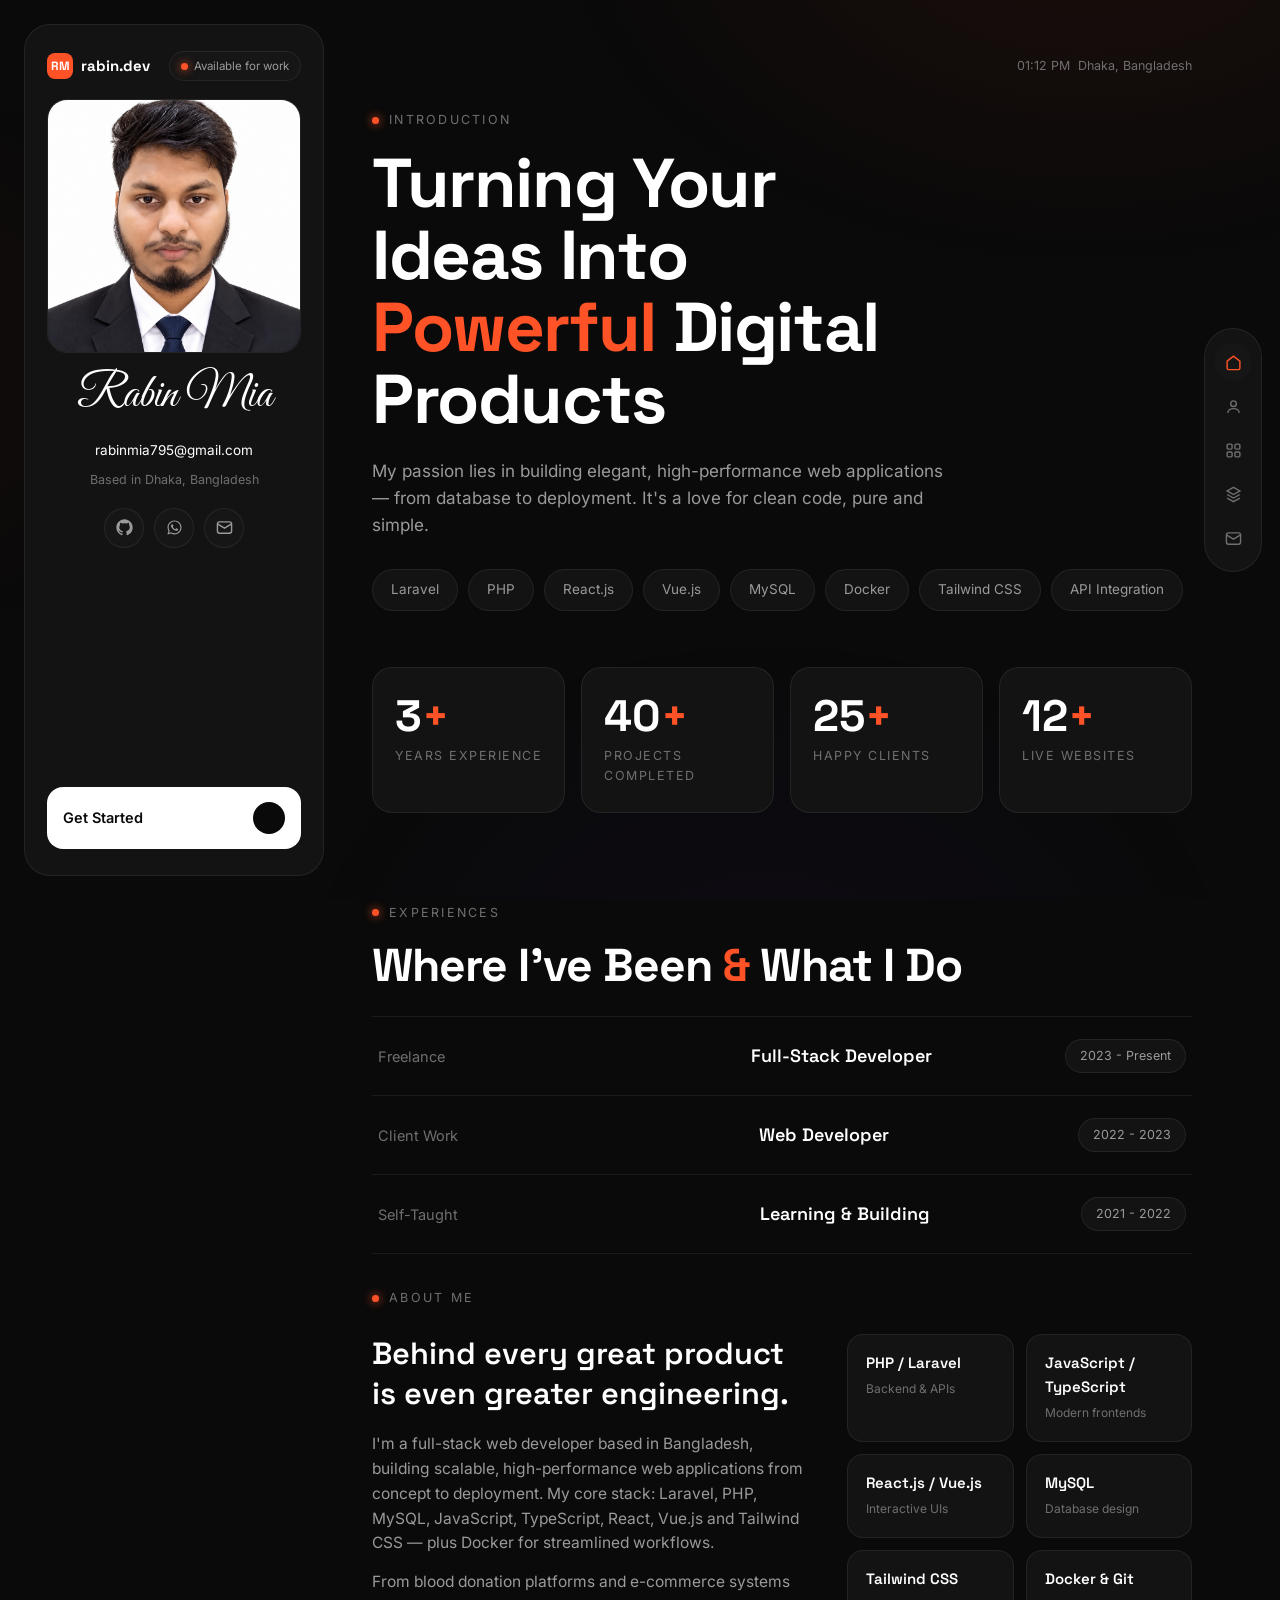
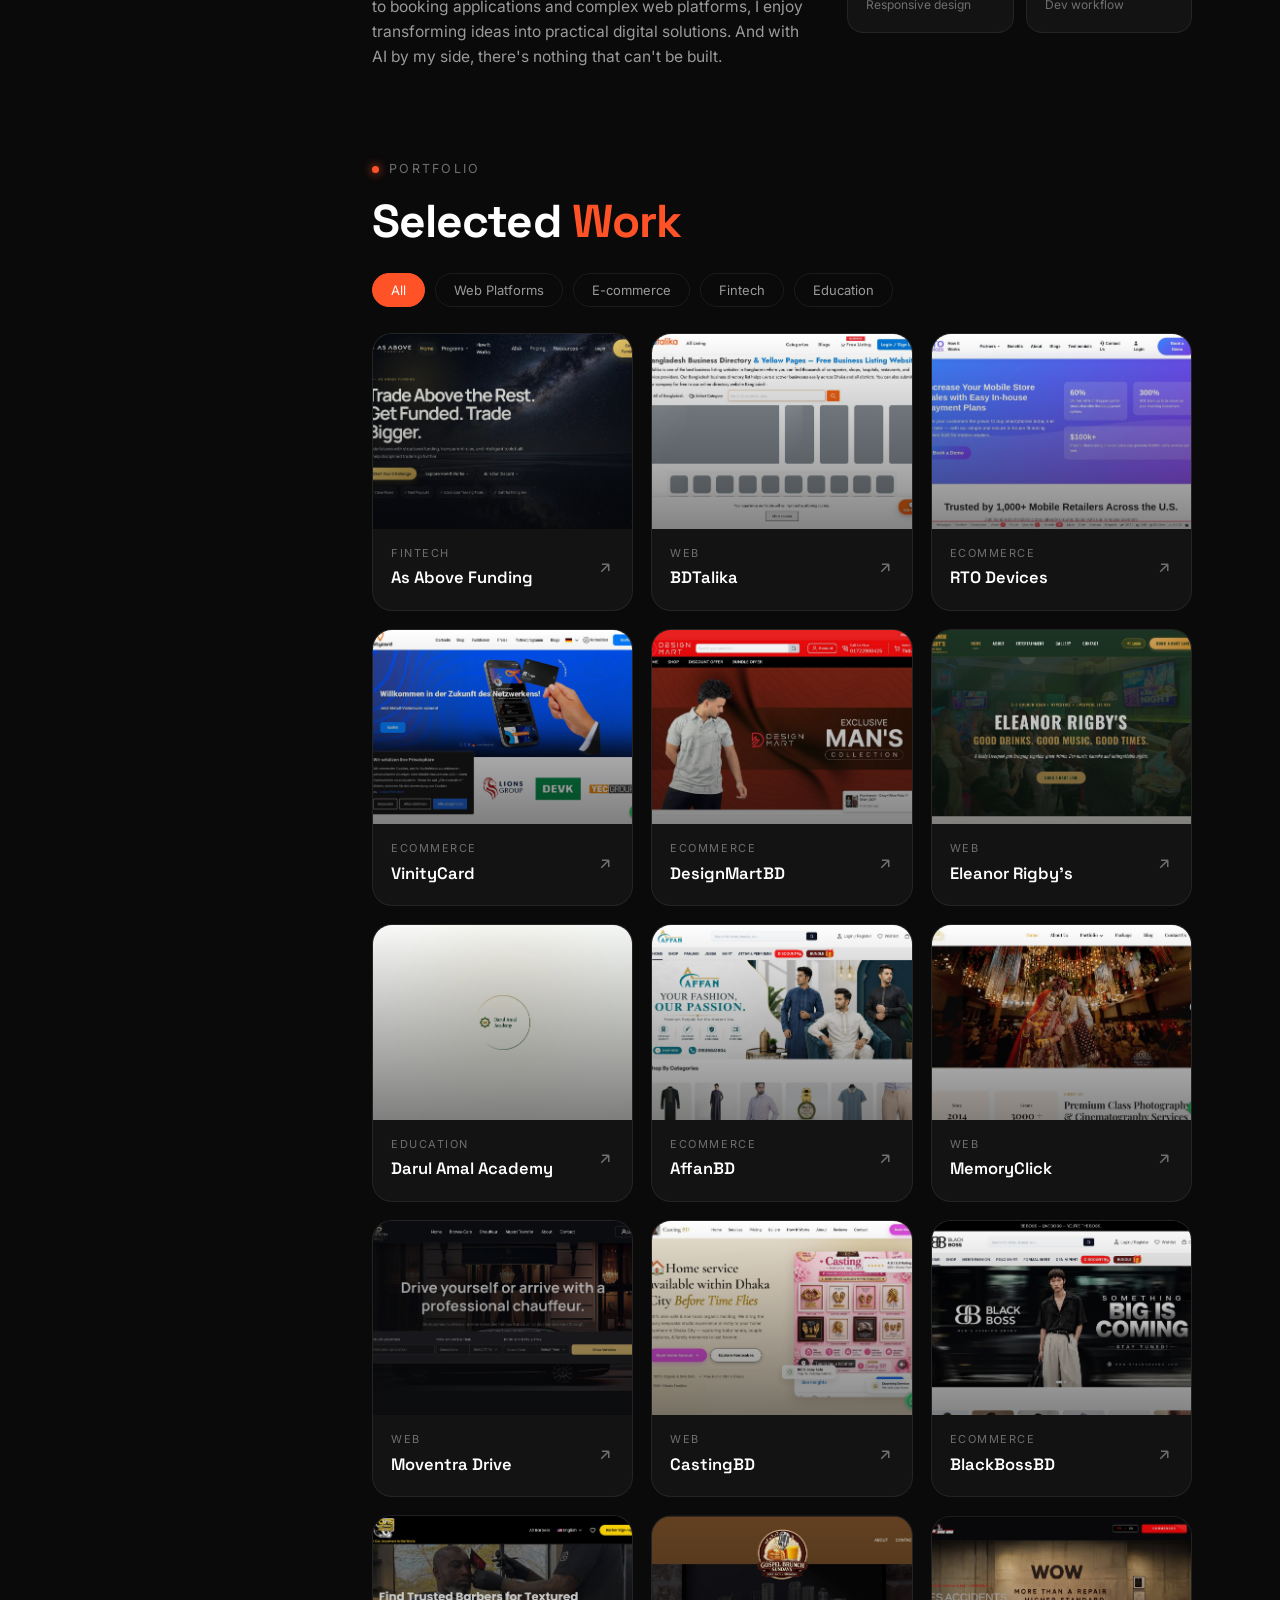
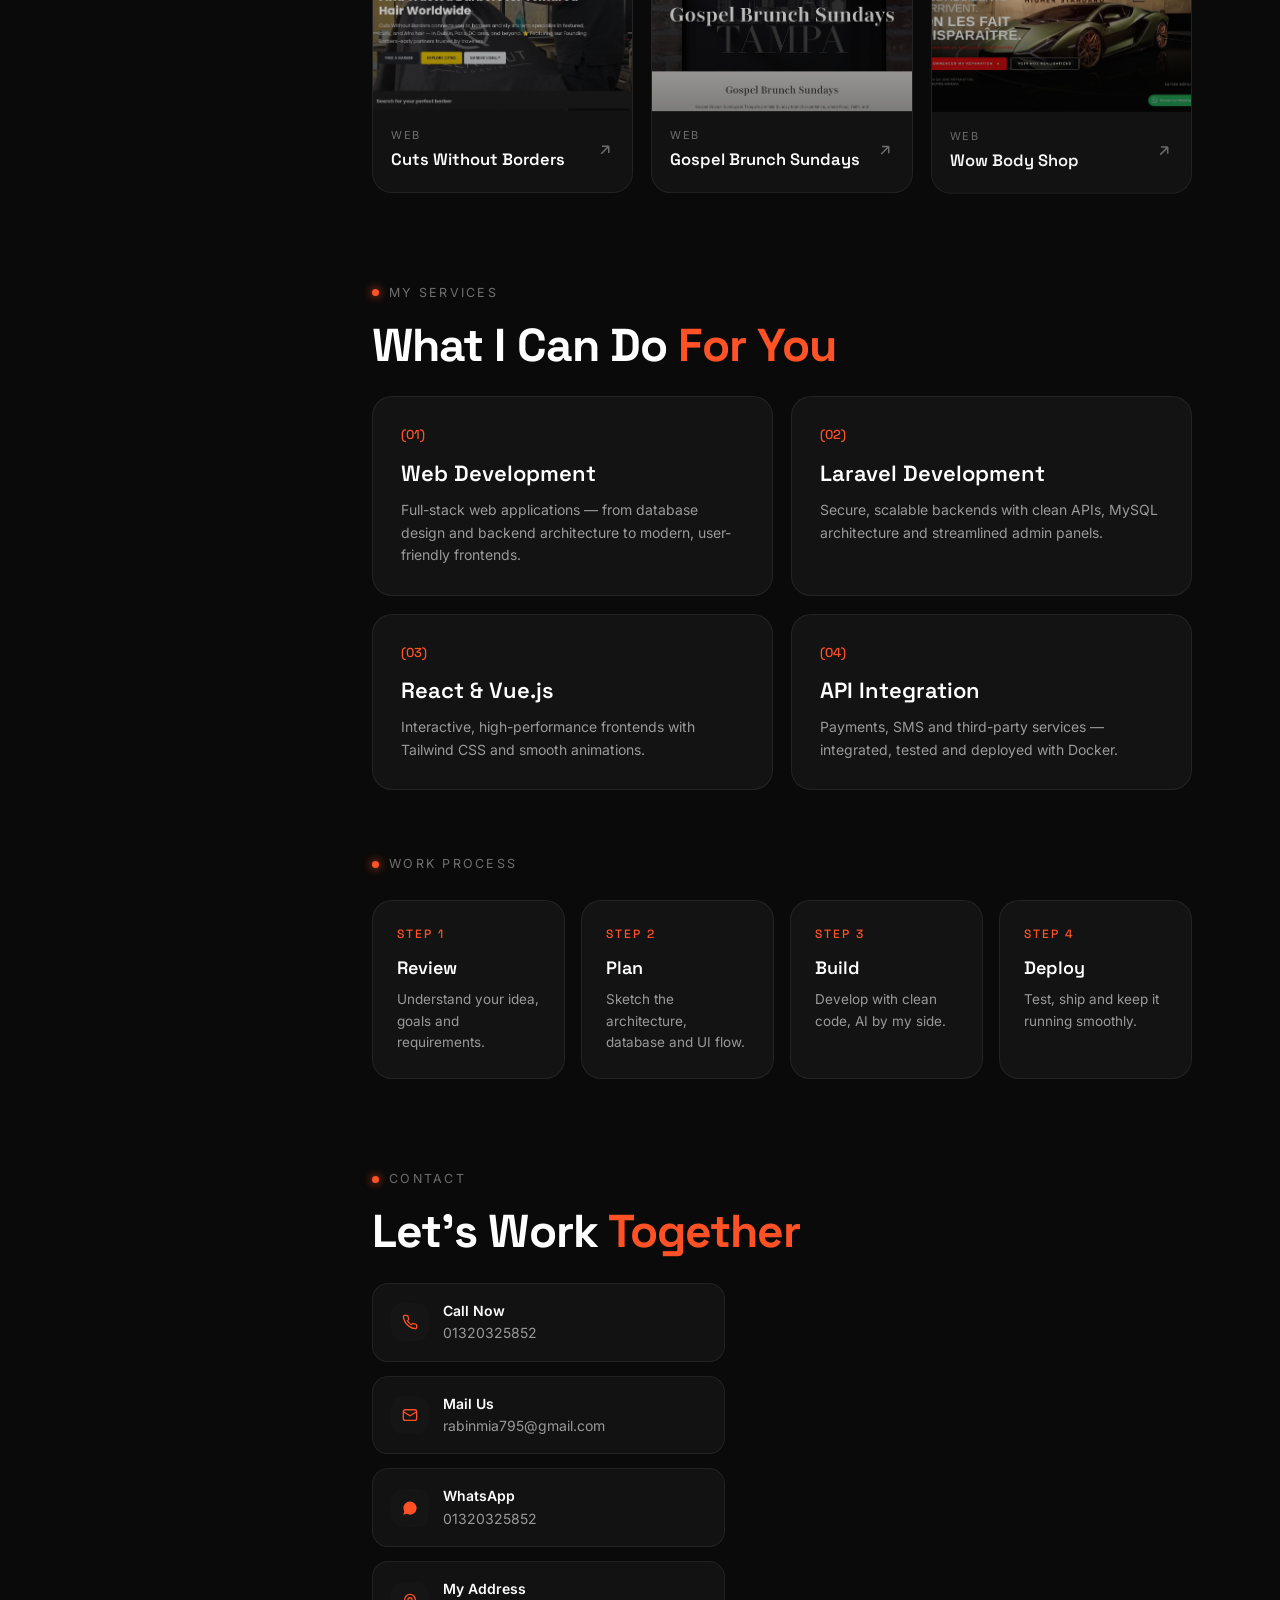
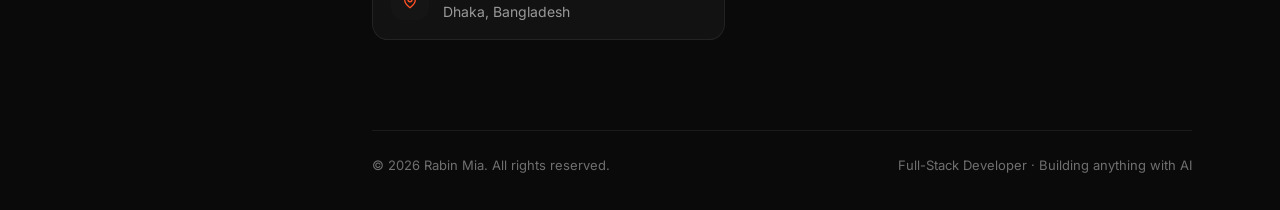
==== commit ba149115: "Make Jayden design the main portfolio page (index.html); previous black/red design preserved at old." ====
--- a/index.html
+++ b/index.html
@@ -1,371 +1,207 @@
 <!DOCTYPE html>
-<html lang="en" class="scroll-smooth">
+<html lang="en">
 <head>
 <meta charset="UTF-8">
 <meta name="viewport" content="width=device-width, initial-scale=1.0">
-<title>Rabin Mia — Full-Stack Developer. I Build Anything with AI.</title>
-<meta name="description" content="Rabin Mia — Full-stack web developer from Bangladesh. Laravel, React, Vue, TypeScript, Tailwind. With my skills and AI, I can build anything.">
-<link rel="icon" href="assets/profile.png">
-<link rel="preconnect" href="https://fonts.googleapis.com">
-<link rel="preconnect" href="https://fonts.gstatic.com" crossorigin>
-<link href="https://fonts.googleapis.com/css2?family=Poppins:wght@400;500;600;700;800;900&display=swap" rel="stylesheet">
-<link rel="stylesheet" href="assets/tw.css">
-<style>
-  body{font-family:'Poppins',-apple-system,'Segoe UI',Roboto,sans-serif}
-  .ghost{color:transparent;-webkit-text-stroke:1.5px rgba(255,255,255,.08)}
-  .card-hover{transition:transform .35s cubic-bezier(.16,1,.3,1),box-shadow .35s ease,border-color .35s ease}
-  .card-hover:hover{transform:translateY(-6px);border-color:rgba(255,77,77,.5);box-shadow:0 24px 48px -16px rgba(255,77,77,.15)}
-  .grad-text{color:#ff4d4d}
-  .shot{transition:transform .5s cubic-bezier(.16,1,.3,1)}
-  .proj-card:hover .shot{transform:scale(1.07)}
-  .blob{position:absolute;border-radius:9999px;filter:blur(110px);opacity:.14;animation:blob 14s ease-in-out infinite}
-  .blob-2{animation-delay:-7s}
-  @keyframes blob{0%,100%{transform:translate(0,0) scale(1)}33%{transform:translate(30px,-40px) scale(1.1)}66%{transform:translate(-25px,25px) scale(.95)}}
-  .float-anim{animation:floaty 5s ease-in-out infinite}
-  @keyframes floaty{0%,100%{transform:translateY(0)}50%{transform:translateY(-12px)}}
-  .glass{backdrop-filter:blur(14px);-webkit-backdrop-filter:blur(14px)}
-  ::selection{background:#ff4d4d;color:#fff}
-  ::-webkit-scrollbar{width:9px}
-  ::-webkit-scrollbar-track{background:#000}
-  ::-webkit-scrollbar-thumb{background:#262626;border-radius:99px}
-  ::-webkit-scrollbar-thumb:hover{background:#ff4d4d}
-  .link-underline{position:relative}
-  .link-underline::after{content:'';position:absolute;left:0;bottom:-4px;width:0;height:2px;background:#ff4d4d;transition:width .3s ease}
-  .link-underline:hover::after{width:100%}
-</style>
+<title>Rabin Mia — Full-Stack Developer</title>
+<meta name="description" content="Rabin Mia — Full-stack web developer from Bangladesh building scalable, high-performance web applications with Laravel, React, Vue.js and AI.">
+<link rel="icon" href="data:image/svg+xml,%3Csvg xmlns='http://www.w3.org/2000/svg' viewBox='0 0 32 32'%3E%3Crect width='32' height='32' rx='8' fill='%23ff5227'/%3E%3Ctext x='16' y='21' font-family='Arial' font-weight='bold' font-size='13' fill='white' text-anchor='middle'%3ERM%3C/text%3E%3C/svg%3E">
+<link rel="stylesheet" href="assets/jayden.css">
 </head>
-<body class="bg-black text-neutral-300 antialiased">
-
-<!-- Navbar -->
-<nav class="fixed top-0 inset-x-0 z-50 glass bg-black/70 border-b border-[#161616]">
-  <div class="max-w-7xl mx-auto px-4 sm:px-6 h-16 flex items-center justify-between">
-    <a href="#home" class="flex items-center gap-2 text-xl font-extrabold text-white">
-      <svg class="w-6 h-6 text-brand-500" fill="currentColor" viewBox="0 0 24 24"><path d="M13 10V3L4 14h7v7l9-11h-7z"/></svg>rabin<span class="text-brand-500">.dev</span>
-    </a>
-    <div class="hidden md:flex items-center gap-8 text-sm font-medium">
-      <a href="#home" class="link-underline hover:text-white transition">Home</a>
-      <a href="#about" class="link-underline hover:text-white transition">About</a>
-      <a href="#skills" class="link-underline hover:text-white transition">Skills</a>
-      <a href="#projects" class="link-underline hover:text-white transition">Project</a>
-      <a href="#contact" class="link-underline hover:text-white transition">Contact</a>
-    </div>
-    <div class="flex items-center gap-3">
-      <a href="https://github.com/rabinmia975" target="_blank" rel="noopener" class="hidden sm:block p-2 rounded-full border border-[#262626] hover:border-brand-500 hover:text-brand-500 transition" aria-label="GitHub">
-        <svg class="w-4 h-4" fill="currentColor" viewBox="0 0 24 24"><path d="M12 .5C5.65.5.5 5.65.5 12c0 5.08 3.29 9.39 7.86 10.91.58.11.79-.25.79-.56v-1.97c-3.2.7-3.87-1.54-3.87-1.54-.53-1.33-1.28-1.68-1.28-1.68-1.05-.72.08-.71.08-.71 1.16.08 1.77 1.19 1.77 1.19 1.03 1.77 2.7 1.26 3.36.96.1-.75.4-1.26.73-1.55-2.55-.29-5.23-1.28-5.23-5.68 0-1.26.45-2.28 1.19-3.09-.12-.29-.52-1.46.11-3.05 0 0 .97-.31 3.18 1.18a11 11 0 015.8 0c2.2-1.49 3.17-1.18 3.17-1.18.63 1.59.23 2.76.11 3.05.74.81 1.19 1.83 1.19 3.09 0 4.41-2.69 5.38-5.25 5.66.41.36.78 1.06.78 2.14v3.17c0 .31.21.68.8.56A10.52 10.52 0 0023.5 12C23.5 5.65 18.35.5 12 .5z"/></svg>
-      </a>
-      <a href="#contact" class="hidden sm:inline-flex items-center gap-2 bg-brand-500 hover:bg-brand-600 text-white text-sm font-semibold px-5 py-2.5 rounded-full transition shadow-lg shadow-brand-500/25">Hire Me</a>
-      <button id="menuBtn" aria-label="Menu" class="md:hidden p-2 rounded-full border border-[#262626]">
-        <svg class="w-5 h-5" fill="none" stroke="currentColor" stroke-width="2" viewBox="0 0 24 24"><path stroke-linecap="round" d="M4 6h16M4 12h16M4 18h16"/></svg>
-      </button>
-    </div>
+<body>
+
+<!-- Sidebar profile card -->
+<aside class="side">
+  <div class="side-top">
+    <div class="logo"><div class="logo-mark">RM</div>rabin.dev</div>
+    <span class="badge"><span class="dot"></span>Available for work</span>
   </div>
-  <div id="mobileMenu" class="hidden md:hidden border-t border-[#161616] bg-black px-4 py-4 flex-col gap-4 text-sm font-medium">
-    <a href="#home" class="block py-1.5 hover:text-brand-500">Home</a>
-    <a href="#about" class="block py-1.5 hover:text-brand-500">About</a>
-    <a href="#skills" class="block py-1.5 hover:text-brand-500">Skills</a>
-    <a href="#projects" class="block py-1.5 hover:text-brand-500">Project</a>
-    <a href="#contact" class="block py-1.5 hover:text-brand-500">Contact</a>
+  <img class="face" src="assets/profile.png" alt="Rabin Mia">
+  <div class="script">Rabin Mia</div>
+  <a class="side-mail" href="mailto:rabinmia795@gmail.com">rabinmia795@gmail.com</a>
+  <div class="side-loc">Based in Dhaka, Bangladesh</div>
+  <div class="socials">
+    <a href="https://github.com/rabinmia975" target="_blank" rel="noopener" aria-label="GitHub"><svg width="17" height="17" viewBox="0 0 24 24" fill="currentColor"><path d="M12 .5C5.65.5.5 5.65.5 12c0 5.08 3.29 9.39 7.86 10.91.58.11.79-.25.79-.56v-2.17c-3.2.7-3.87-1.37-3.87-1.37-.53-1.33-1.28-1.69-1.28-1.69-1.05-.72.08-.7.08-.7 1.16.08 1.77 1.19 1.77 1.19 1.03 1.77 2.7 1.26 3.36.96.1-.75.4-1.26.73-1.55-2.55-.29-5.24-1.28-5.24-5.69 0-1.26.45-2.29 1.19-3.1-.12-.29-.52-1.46.11-3.05 0 0 .97-.31 3.18 1.18a11.1 11.1 0 015.76 0c2.2-1.49 3.17-1.18 3.17-1.18.63 1.59.23 2.76.11 3.05.74.81 1.19 1.84 1.19 3.1 0 4.42-2.7 5.39-5.26 5.68.41.36.78 1.06.78 2.14v3.17c0 .31.21.68.8.56A10.52 10.52 0 0023.5 12C23.5 5.65 18.35.5 12 .5z"/></svg></a>
+    <a href="https://wa.me/8801320325852" target="_blank" rel="noopener" aria-label="WhatsApp"><svg width="17" height="17" viewBox="0 0 24 24" fill="currentColor"><path d="M12.04 2c-5.46 0-9.9 4.44-9.9 9.9 0 1.75.46 3.45 1.32 4.95L2 22l5.3-1.39c1.45.79 3.08 1.21 4.74 1.21 5.46 0 9.9-4.44 9.9-9.9S17.5 2 12.04 2zm0 18.15c-1.48 0-2.93-.4-4.2-1.15l-.3-.18-3.12.82.83-3.04-.2-.31a8.26 8.26 0 01-1.26-4.38c0-4.54 3.7-8.24 8.25-8.24 4.54 0 8.24 3.7 8.24 8.24s-3.7 8.24-8.24 8.24zm4.52-6.16c-.25-.12-1.47-.72-1.69-.81-.23-.08-.39-.12-.56.13-.17.25-.64.81-.78.97-.14.17-.29.19-.54.06-.25-.12-1.05-.39-1.99-1.23-.74-.66-1.23-1.47-1.38-1.72-.14-.25-.02-.38.11-.51.11-.11.25-.29.37-.43.12-.14.17-.25.25-.41.08-.17.04-.31-.02-.43-.06-.12-.56-1.34-.76-1.84-.2-.48-.41-.42-.56-.43h-.48c-.17 0-.43.06-.66.31-.22.25-.86.85-.86 2.07 0 1.22.89 2.4 1.01 2.56.12.17 1.75 2.67 4.23 3.74.59.26 1.05.41 1.41.52.59.19 1.13.16 1.56.1.48-.07 1.47-.6 1.67-1.18.21-.58.21-1.07.14-1.18-.06-.11-.22-.17-.47-.29z"/></svg></a>
+    <a href="mailto:rabinmia795@gmail.com" aria-label="Email"><svg width="17" height="17" viewBox="0 0 24 24" fill="none" stroke="currentColor" stroke-width="2"><rect x="2" y="4" width="20" height="16" rx="3"/><path d="m2 7 10 6 10-6"/></svg></a>
   </div>
+  <a class="btn-cta" href="#contact">Get Started<span class="circ"><svg width="14" height="14" viewBox="0 0 24 24" fill="none" stroke="currentColor" stroke-width="2.4"><path d="M7 17 17 7M17 7H8M17 7v9"/></svg></span></a>
+</aside>
+
+<!-- Right icon dock -->
+<nav class="dock" aria-label="Sections">
+  <a href="#home" class="on" aria-label="Home"><svg width="17" height="17" viewBox="0 0 24 24" fill="none" stroke="currentColor" stroke-width="2"><path d="m3 10 9-7 9 7v10a2 2 0 0 1-2 2H5a2 2 0 0 1-2-2Z"/></svg></a>
+  <a href="#about" aria-label="About"><svg width="17" height="17" viewBox="0 0 24 24" fill="none" stroke="currentColor" stroke-width="2"><circle cx="12" cy="8" r="4"/><path d="M4 21c0-4 4-6 8-6s8 2 8 6"/></svg></a>
+  <a href="#work" aria-label="Work"><svg width="17" height="17" viewBox="0 0 24 24" fill="none" stroke="currentColor" stroke-width="2"><rect x="3" y="3" width="7" height="7" rx="1.5"/><rect x="14" y="3" width="7" height="7" rx="1.5"/><rect x="3" y="14" width="7" height="7" rx="1.5"/><rect x="14" y="14" width="7" height="7" rx="1.5"/></svg></a>
+  <a href="#skills" aria-label="Services"><svg width="17" height="17" viewBox="0 0 24 24" fill="none" stroke="currentColor" stroke-width="2"><path d="m12 2 9 5-9 5-9-5 9-5Z"/><path d="m3 12 9 5 9-5"/><path d="m3 17 9 5 9-5"/></svg></a>
+  <a href="#contact" aria-label="Contact"><svg width="17" height="17" viewBox="0 0 24 24" fill="none" stroke="currentColor" stroke-width="2"><rect x="2" y="4" width="20" height="16" rx="3"/><path d="m2 7 10 6 10-6"/></svg></a>
 </nav>
 
-<!-- Hero (Reeni style) -->
-<header id="home" class="relative overflow-hidden pt-28 pb-16 px-4 sm:px-6 scroll-mt-20">
-  <div class="blob w-[500px] h-[500px] bg-brand-500 -top-40 -left-40"></div>
-  <div class="blob blob-2 w-[420px] h-[420px] bg-brand-500 top-24 -right-32"></div>
-  <div class="max-w-7xl mx-auto relative grid lg:grid-cols-12 gap-10 items-center">
-    <!-- Left: name -->
-    <div class="hero-col lg:col-span-4 text-center lg:text-left">
-      <p class="text-sm font-semibold tracking-[0.35em] text-neutral-500 mb-3">HELLO I'M</p>
-      <h1 class="text-5xl sm:text-6xl xl:text-7xl font-black text-white tracking-tight leading-[1.05] mb-4">Rabin<br>Mia<span class="text-brand-500">.</span></h1>
-      <p class="text-lg font-semibold text-neutral-200 mb-3">Full-Stack Web Developer</p>
-      <p class="text-sm text-neutral-500 mb-8 max-w-xs mx-auto lg:mx-0 leading-relaxed">With my skills <span class="grad-text font-semibold">+ AI</span>, I can build anything.</p>
-      <div class="flex flex-wrap gap-4 justify-center lg:justify-start">
-        <a href="#projects" class="inline-flex items-center gap-2 bg-brand-500 hover:bg-brand-600 text-white font-semibold px-7 py-3.5 rounded-full transition shadow-xl shadow-brand-500/30 hover:-translate-y-0.5">View Portfolio
-          <svg class="w-4 h-4" fill="none" stroke="currentColor" stroke-width="2.5" viewBox="0 0 24 24"><path stroke-linecap="round" stroke-linejoin="round" d="M17 8l4 4m0 0l-4 4m4-4H3"/></svg>
-        </a>
+<main class="wrap">
+
+  <!-- Hero -->
+  <section id="home">
+    <div class="meta"><span id="clock">--:--</span><span>Dhaka, Bangladesh</span></div>
+    <div class="sec-label rv"><span class="dot"></span>Introduction</div>
+    <h1 class="hero rv">Turning Your Ideas Into <em>Powerful</em> Digital Products</h1>
+    <p class="hero-sub rv">My passion lies in building elegant, high-performance web applications — from database to deployment. It's a love for clean code, pure and simple.</p>
+    <div class="pills rv">
+      <span class="pill">Laravel</span><span class="pill">PHP</span><span class="pill">React.js</span><span class="pill">Vue.js</span><span class="pill">MySQL</span><span class="pill">Docker</span><span class="pill">Tailwind CSS</span><span class="pill">API Integration</span>
+    </div>
+
+    <div class="stats" id="statsGrid">
+      <div class="stat"><div class="num"><span class="counter" data-target="3">0</span><i>+</i></div><p>Years Experience</p></div>
+      <div class="stat"><div class="num"><span class="counter" data-target="40">0</span><i>+</i></div><p>Projects Completed</p></div>
+      <div class="stat"><div class="num"><span class="counter" data-target="25">0</span><i>+</i></div><p>Happy Clients</p></div>
+      <div class="stat"><div class="num"><span class="counter" data-target="12">0</span><i>+</i></div><p>Live Websites</p></div>
+    </div>
+  </section>
+
+  <!-- Experience -->
+  <section id="about" style="margin-top:90px">
+    <div class="sec-label rv"><span class="dot"></span>Experiences</div>
+    <h2 class="big rv">Where I've Been <em>&</em> What I Do</h2>
+    <div class="exp rv">
+      <div class="exp-row"><span class="co">Freelance</span><span class="role">Full-Stack Developer</span><span class="yr">2023 - Present</span></div>
+      <div class="exp-row"><span class="co">Client Work</span><span class="role">Web Developer</span><span class="yr">2022 - 2023</span></div>
+      <div class="exp-row"><span class="co">Self-Taught</span><span class="role">Learning & Building</span><span class="yr">2021 - 2022</span></div>
+    </div>
+
+    <div class="sec-label rv"><span class="dot"></span>About Me</div>
+    <div class="about">
+      <div class="rv">
+        <p class="quote">Behind every great product is even greater engineering.</p>
+        <p>I'm a full-stack web developer based in Bangladesh, building scalable, high-performance web applications from concept to deployment. My core stack: Laravel, PHP, MySQL, JavaScript, TypeScript, React, Vue.js and Tailwind CSS — plus Docker for streamlined workflows.</p>
+        <p>From blood donation platforms and e-commerce systems to booking applications and complex web platforms, I enjoy transforming ideas into practical digital solutions. And with AI by my side, there's nothing that can't be built.</p>
       </div>
-    </div>
-    <!-- Center: portrait -->
-    <div class="hero-col lg:col-span-4 relative flex justify-center">
-      <p class="ghost absolute -top-8 lg:-top-16 left-1/2 -translate-x-1/2 text-7xl sm:text-8xl font-black whitespace-nowrap pointer-events-none select-none">PORTFOLIO</p>
-      <div class="relative mt-6 lg:mt-14">
-        <div class="absolute -inset-4 bg-brand-500/20 blur-3xl rounded-[2.5rem]"></div>
-        <img src="assets/profile.png" alt="Rabin Mia" class="relative w-72 sm:w-80 lg:w-full max-w-sm rounded-[2rem] border-2 border-[#1f1f1f] shadow-2xl shadow-brand-500/10 object-cover aspect-[4/5]">
-        <div class="float-anim absolute -top-4 -right-3 glass bg-[#0d0d0d]/90 border border-[#262626] rounded-full px-4 py-2 text-xs font-bold text-white shadow-lg flex items-center gap-1.5">
-          <span class="w-2 h-2 rounded-full bg-brand-500 animate-pulse"></span> Available for work
-        </div>
-
+      <div class="stack rv">
+        <div class="tk"><b>PHP / Laravel</b><span>Backend & APIs</span></div>
+        <div class="tk"><b>JavaScript / TypeScript</b><span>Modern frontends</span></div>
+        <div class="tk"><b>React.js / Vue.js</b><span>Interactive UIs</span></div>
+        <div class="tk"><b>MySQL</b><span>Database design</span></div>
+        <div class="tk"><b>Tailwind CSS</b><span>Responsive design</span></div>
+        <div class="tk"><b>Docker & Git</b><span>Dev workflow</span></div>
       </div>
     </div>
-    <!-- Right: about quick -->
-    <div class="hero-col lg:col-span-4 space-y-7">
-      <div>
-        <h2 class="text-xl font-bold text-white mb-3">About Me</h2>
-        <p class="text-sm text-neutral-500 leading-relaxed">I'm a full-stack web developer from Bangladesh, building scalable, high-performance web applications from concept to deployment. Core stack: Laravel, PHP, MySQL, JavaScript, TypeScript, React, Vue.js and Tailwind CSS.</p>
+  </section>
+
+  <!-- Work -->
+  <section id="work" style="margin-top:90px">
+    <div class="sec-label rv"><span class="dot"></span>Portfolio</div>
+    <h2 class="big rv">Selected <em>Work</em></h2>
+    <div class="filters rv" id="filterBtns"></div>
+    <div class="work" id="projectsGrid"></div>
+  </section>
+
+  <!-- Services -->
+  <section id="skills" style="margin-top:90px">
+    <div class="sec-label rv"><span class="dot"></span>My Services</div>
+    <h2 class="big rv">What I Can Do <em>For You</em></h2>
+    <div class="svc">
+      <div class="svc-c rv"><div class="svc-n">(01)</div><h3>Web Development</h3><p>Full-stack web applications — from database design and backend architecture to modern, user-friendly frontends.</p></div>
+      <div class="svc-c rv"><div class="svc-n">(02)</div><h3>Laravel Development</h3><p>Secure, scalable backends with clean APIs, MySQL architecture and streamlined admin panels.</p></div>
+      <div class="svc-c rv"><div class="svc-n">(03)</div><h3>React &amp; Vue.js</h3><p>Interactive, high-performance frontends with Tailwind CSS and smooth animations.</p></div>
+      <div class="svc-c rv"><div class="svc-n">(04)</div><h3>API Integration</h3><p>Payments, SMS and third-party services — integrated, tested and deployed with Docker.</p></div>
+    </div>
+
+    <div class="sec-label rv" style="margin-top:64px"><span class="dot"></span>Work Process</div>
+    <div class="proc">
+      <div class="step rv"><div class="n">Step 1</div><h3>Review</h3><p>Understand your idea, goals and requirements.</p></div>
+      <div class="step rv"><div class="n">Step 2</div><h3>Plan</h3><p>Sketch the architecture, database and UI flow.</p></div>
+      <div class="step rv"><div class="n">Step 3</div><h3>Build</h3><p>Develop with clean code, AI by my side.</p></div>
+      <div class="step rv"><div class="n">Step 4</div><h3>Deploy</h3><p>Test, ship and keep it running smoothly.</p></div>
+    </div>
+  </section>
+
+  <!-- Contact -->
+  <section id="contact" style="margin-top:90px">
+    <div class="sec-label rv"><span class="dot"></span>Contact</div>
+    <h2 class="big rv">Let's Work <em>Together</em></h2>
+    <div class="contact">
+      <div class="cinfo rv">
+        <a href="tel:+8801320325852"><span class="ic"><svg width="16" height="16" viewBox="0 0 24 24" fill="none" stroke="currentColor" stroke-width="2"><path d="M22 16.9v3a2 2 0 0 1-2.2 2 19.8 19.8 0 0 1-8.6-3.1 19.5 19.5 0 0 1-6-6A19.8 19.8 0 0 1 2.1 4.2 2 2 0 0 1 4.1 2h3a2 2 0 0 1 2 1.7c.1 1 .4 2 .7 2.9a2 2 0 0 1-.4 2.1L8.1 10a16 16 0 0 0 6 6l1.3-1.3a2 2 0 0 1 2.1-.4c.9.3 1.9.6 2.9.7a2 2 0 0 1 1.7 2Z"/></svg></span><span><b>Call Now</b>01320325852</span></a>
+        <a href="mailto:rabinmia795@gmail.com"><span class="ic"><svg width="16" height="16" viewBox="0 0 24 24" fill="none" stroke="currentColor" stroke-width="2"><rect x="2" y="4" width="20" height="16" rx="3"/><path d="m2 7 10 6 10-6"/></svg></span><span><b>Mail Us</b>rabinmia795@gmail.com</span></a>
+        <a href="https://wa.me/8801320325852" target="_blank" rel="noopener"><span class="ic"><svg width="16" height="16" viewBox="0 0 24 24" fill="currentColor"><path d="M12.04 2c-5.46 0-9.9 4.44-9.9 9.9 0 1.75.46 3.45 1.32 4.95L2 22l5.3-1.39c1.45.79 3.08 1.21 4.74 1.21 5.46 0 9.9-4.44 9.9-9.9S17.5 2 12.04 2z"/></svg></span><span><b>WhatsApp</b>01320325852</span></a>
+        <div><span class="ic"><svg width="16" height="16" viewBox="0 0 24 24" fill="none" stroke="currentColor" stroke-width="2"><path d="M20 10c0 6-8 12-8 12s-8-6-8-12a8 8 0 0 1 16 0Z"/><circle cx="12" cy="10" r="3"/></svg></span><span><b>My Address</b>Dhaka, Bangladesh</span></div>
       </div>
-      <div class="space-y-3 text-sm">
-        <div class="flex items-center gap-3">
-          <span class="text-brand-500 font-semibold tracking-wider text-xs w-20">CALL NOW</span>
-          <a href="tel:+8801320325852" class="hover:text-white transition font-medium">01320325852</a>
-        </div>
-        <div class="flex items-center gap-3">
-          <span class="text-brand-500 font-semibold tracking-wider text-xs w-20">MAIL US</span>
-          <a href="mailto:rabinmia795@gmail.com" class="hover:text-white transition font-medium break-all">rabinmia795@gmail.com</a>
-        </div>
-        <div class="flex items-center gap-3">
-          <span class="text-brand-500 font-semibold tracking-wider text-xs w-20">MY ADDRESS</span>
-          <span class="font-medium">Dhaka, Bangladesh</span>
-        </div>
-      </div>
-      <div>
-        <h2 class="text-xl font-bold text-white mb-3">Find Me On</h2>
-        <div class="flex gap-3">
-          <a href="https://github.com/rabinmia975" target="_blank" rel="noopener" class="p-2.5 rounded-full border border-[#262626] hover:border-brand-500 hover:text-brand-500 transition" aria-label="GitHub">
-            <svg class="w-4.5 h-4.5" width="18" height="18" fill="currentColor" viewBox="0 0 24 24"><path d="M12 .5C5.65.5.5 5.65.5 12c0 5.08 3.29 9.39 7.86 10.91.58.11.79-.25.79-.56v-1.97c-3.2.7-3.87-1.54-3.87-1.54-.53-1.33-1.28-1.68-1.28-1.68-1.05-.72.08-.71.08-.71 1.16.08 1.77 1.19 1.77 1.19 1.03 1.77 2.7 1.26 3.36.96.1-.75.4-1.26.73-1.55-2.55-.29-5.23-1.28-5.23-5.68 0-1.26.45-2.28 1.19-3.09-.12-.29-.52-1.46.11-3.05 0 0 .97-.31 3.18 1.18a11 11 0 015.8 0c2.2-1.49 3.17-1.18 3.17-1.18.63 1.59.23 2.76.11 3.05.74.81 1.19 1.83 1.19 3.09 0 4.41-2.69 5.38-5.25 5.66.41.36.78 1.06.78 2.14v3.17c0 .31.21.68.8.56A10.52 10.52 0 0023.5 12C23.5 5.65 18.35.5 12 .5z"/></svg>
-          </a>
-          <a href="https://wa.me/8801320325852" target="_blank" rel="noopener" class="p-2.5 rounded-full border border-[#262626] hover:border-brand-500 hover:text-brand-500 transition" aria-label="WhatsApp">
-            <svg width="18" height="18" fill="currentColor" viewBox="0 0 24 24"><path d="M12.05 0C5.495 0 .16 5.335.157 11.892c0 2.096.547 4.142 1.588 5.945L.057 24l6.305-1.654a11.882 11.882 0 005.683 1.448h.005c6.554 0 11.89-5.335 11.893-11.893a11.821 11.821 0 00-3.48-8.413A11.815 11.815 0 0012.05 0zm5.995 17.098c-.253.71-1.47 1.356-2.03 1.413-.512.077-1.16.108-1.872-.118-.432-.136-.988-.32-1.698-.627-2.98-1.388-4.926-4.405-5.075-4.603-.148-.199-1.212-1.612-1.212-3.075 0-1.462.767-2.182 1.039-2.48.272-.297.594-.371.792-.371.199 0 .398.002.572.01.174.009.406-.066.638.495.235.579.802 2.043.872 2.19.074.15.124.323.025.52-.1.199-.174.323-.347.52-.174.198-.363.44-.521.586-.174.174-.355.364-.153.713.202.349.899 1.477 1.93 2.396 1.325 1.18 2.444 1.548 2.796 1.724.352.176.558.147.765-.092.202-.235.862-.998 1.093-1.341.231-.344.463-.287.779-.172.316.115 2.009.949 2.355 1.122.347.174.578.26.664.407.086.147.086.847-.167 1.666z"/></svg>
-          </a>
-          <a href="mailto:rabinmia795@gmail.com" class="p-2.5 rounded-full border border-[#262626] hover:border-brand-500 hover:text-brand-500 transition" aria-label="Email">
-            <svg width="18" height="18" fill="none" stroke="currentColor" stroke-width="2" viewBox="0 0 24 24"><path stroke-linecap="round" stroke-linejoin="round" d="M3 8l7.89 5.26a2 2 0 002.22 0L21 8M5 19h14a2 2 0 002-2V7a2 2 0 00-2-2H5a2 2 0 00-2 2v10a2 2 0 002 2z"/></svg>
-          </a>
-        </div>
-      </div>
-    </div>
-  </div>
-</header>
-
-<!-- Stats -->
-<section class="py-14 px-4 sm:px-6 border-y border-[#161616]">
-  <div class="max-w-7xl mx-auto grid grid-cols-2 lg:grid-cols-4 gap-6" id="statsGrid"></div>
-</section>
-
-<!-- About -->
-<section id="about" class="py-20 px-4 sm:px-6 scroll-mt-20">
-  <div class="max-w-7xl mx-auto">
-    <div class="fade-up mb-12">
-      <p class="text-xs font-bold tracking-[0.3em] text-brand-500 mb-2">WHO I AM</p>
-      <h2 class="text-3xl sm:text-5xl font-black text-white tracking-tight">About <span class="grad-text">Me</span></h2>
-    </div>
-    <div class="grid md:grid-cols-3 gap-8 fade-up">
-      <div class="md:col-span-2 space-y-4 text-neutral-500 leading-relaxed text-sm sm:text-base">
-        <p>I'm a full-stack web developer based in Bangladesh, passionate about building scalable, high-performance web applications from concept to deployment. I specialize in developing end-to-end solutions, covering everything from database design and backend architecture to modern, responsive, and user-friendly frontends.</p>
-        <p>My core tech stack includes <strong class="text-white">Laravel, PHP, MySQL, JavaScript, TypeScript, React, Vue.js, and Tailwind CSS</strong>, along with Docker for containerization and streamlined development workflows. I focus on writing clean, maintainable code, designing efficient APIs, and building secure, scalable applications.</p>
-        <p>From blood donation platforms and e-commerce systems to booking applications and complex web platforms, I enjoy transforming ideas into practical digital solutions. I'm always exploring new technologies, tackling challenging problems, and discovering better ways to build reliable, innovative software — and with <strong class="grad-text">AI by my side</strong>, there's nothing that can't be built.</p>
-      </div>
-      <div class="space-y-4">
-        <div class="rounded-2xl bg-[#0d0d0d] border border-[#1f1f1f] p-5 card-hover">
-          <p class="text-xs text-neutral-600 font-semibold tracking-widest mb-1">PHONE</p>
-          <p class="font-semibold text-white"><a href="tel:+8801320325852" class="hover:text-brand-500 transition">01320325852</a></p>
-        </div>
-        <div class="rounded-2xl bg-[#0d0d0d] border border-[#1f1f1f] p-5 card-hover">
-          <p class="text-xs text-neutral-600 font-semibold tracking-widest mb-1">EMAIL</p>
-          <p class="font-semibold text-white break-all"><a href="mailto:rabinmia795@gmail.com" class="hover:text-brand-500 transition">rabinmia795@gmail.com</a></p>
-        </div>
-        <div class="rounded-2xl bg-[#0d0d0d] border border-[#1f1f1f] p-5 card-hover">
-          <p class="text-xs text-neutral-600 font-semibold tracking-widest mb-1">WHATSAPP</p>
-          <p class="font-semibold text-white"><a href="https://wa.me/8801320325852" target="_blank" rel="noopener" class="hover:text-brand-500 transition">01320325852</a></p>
-        </div>
-      </div>
-    </div>
-  </div>
-</section>
-
-<!-- Skills -->
-<section id="skills" class="py-20 px-4 sm:px-6 border-t border-[#161616] scroll-mt-20">
-  <div class="max-w-7xl mx-auto">
-    <div class="fade-up mb-12">
-      <p class="text-xs font-bold tracking-[0.3em] text-brand-500 mb-2">MY EXPERTISE</p>
-      <h2 class="text-3xl sm:text-5xl font-black text-white tracking-tight">Design <span class="grad-text">&</span> Development Skill</h2>
-    </div>
-    <div class="grid sm:grid-cols-2 lg:grid-cols-4 gap-6" id="skillsGrid"></div>
-    <div class="mt-8 fade-up">
-      <div class="rounded-2xl bg-[#0d0d0d] border border-[#1f1f1f] px-6 py-6 flex flex-col sm:flex-row items-center justify-between gap-4 card-hover">
-        <div class="text-center sm:text-left">
-          <p class="font-extrabold text-lg text-white mb-1">Anything with <span class="grad-text">AI</span></p>
-          <p class="text-sm text-neutral-500">Full-stack skills + AI tools = unlimited possibilities. If it can be imagined, it can be built.</p>
-        </div>
-        <a href="#contact" class="shrink-0 bg-brand-500 hover:bg-brand-600 text-white text-sm font-semibold px-5 py-2.5 rounded-full transition">Start a Project</a>
-      </div>
-    </div>
-  </div>
-</section>
-
-<!-- Projects -->
-<section id="projects" class="py-20 px-4 sm:px-6 border-t border-[#161616] scroll-mt-20">
-  <div class="max-w-7xl mx-auto">
-    <div class="fade-up flex flex-wrap items-end justify-between gap-4 mb-12">
-      <div>
-        <p class="text-xs font-bold tracking-[0.3em] text-brand-500 mb-2">LATEST PORTFOLIO</p>
-        <h2 class="text-3xl sm:text-5xl font-black text-white tracking-tight">Transforming Ideas into <span class="grad-text">Exceptional</span></h2>
-      </div>
-      <div class="flex flex-wrap gap-2" id="filterBtns"></div>
-    </div>
-    <div class="grid sm:grid-cols-2 lg:grid-cols-3 gap-6" id="projectsGrid"></div>
-  </div>
-</section>
-
-<!-- Contact -->
-<section id="contact" class="relative overflow-hidden py-20 px-4 sm:px-6 border-t border-[#161616] scroll-mt-20">
-  <div class="blob w-96 h-96 bg-brand-500 -top-20 left-1/4"></div>
-  <div class="max-w-3xl mx-auto relative text-center fade-up">
-    <p class="text-xs font-bold tracking-[0.3em] text-brand-500 mb-2">CONTACT</p>
-    <h2 class="text-3xl sm:text-5xl font-black text-white tracking-tight mb-6">Let's Work <span class="grad-text">Together</span></h2>
-    <p class="text-neutral-500 mb-10 max-w-xl mx-auto text-sm sm:text-base">Have a project in mind or want to collaborate? Contact me, and let's start building something. I usually reply within a day.</p>
-    <form id="contactForm" class="grid sm:grid-cols-2 gap-4 text-left">
-      <input required name="name" type="text" placeholder="Your Name" class="sm:col-span-1 rounded-xl bg-[#0d0d0d] border border-[#262626] text-white placeholder-neutral-600 px-4 py-3.5 focus:border-brand-500 focus:ring-2 focus:ring-brand-500/20 outline-none transition">
-      <input required name="email" type="email" placeholder="Your Email" class="sm:col-span-1 rounded-xl bg-[#0d0d0d] border border-[#262626] text-white placeholder-neutral-600 px-4 py-3.5 focus:border-brand-500 focus:ring-2 focus:ring-brand-500/20 outline-none transition">
-      <textarea required name="message" rows="5" placeholder="Your Message" class="sm:col-span-2 rounded-xl bg-[#0d0d0d] border border-[#262626] text-white placeholder-neutral-600 px-4 py-3.5 focus:border-brand-500 focus:ring-2 focus:ring-brand-500/20 outline-none transition"></textarea>
-      <button type="submit" class="sm:col-span-2 inline-flex items-center justify-center gap-2 bg-brand-500 hover:bg-brand-600 text-white font-semibold px-6 py-3.5 rounded-full transition shadow-xl shadow-brand-500/30 hover:-translate-y-0.5">Send Message
-        <svg class="w-4 h-4" fill="none" stroke="currentColor" stroke-width="2.5" viewBox="0 0 24 24"><path stroke-linecap="round" stroke-linejoin="round" d="M17 8l4 4m0 0l-4 4m4-4H3"/></svg>
-      </button>
-      <p id="formNote" class="sm:col-span-2 text-center text-sm hidden"></p>
-    </form>
-  </div>
-</section>
-
-<!-- Footer -->
-<footer class="border-t border-[#161616] py-8 px-4 sm:px-6">
-  <div class="max-w-7xl mx-auto flex flex-col sm:flex-row items-center justify-between gap-4 text-sm text-neutral-600">
-    <p>© <span id="year"></span> Rabin Mia. All rights reserved.</p>
-    <p>Full-Stack Developer · <span class="grad-text font-semibold">Building anything with AI</span></p>
-  </div>
-</footer>
-
-<!-- Floating WhatsApp -->
-<a href="https://wa.me/8801320325852" target="_blank" rel="noopener" class="fixed bottom-6 right-6 z-40 w-14 h-14 rounded-full bg-brand-500 hover:bg-brand-600 shadow-xl shadow-brand-500/40 flex items-center justify-center transition hover:scale-110" aria-label="Chat on WhatsApp">
-  <svg class="w-6 h-6 text-white" fill="currentColor" viewBox="0 0 24 24"><path d="M12.05 0C5.495 0 .16 5.335.157 11.892c0 2.096.547 4.142 1.588 5.945L.057 24l6.305-1.654a11.882 11.882 0 005.683 1.448h.005c6.554 0 11.89-5.335 11.893-11.893a11.821 11.821 0 00-3.48-8.413A11.815 11.815 0 0012.05 0zm5.995 17.098c-.253.71-1.47 1.356-2.03 1.413-.512.077-1.16.108-1.872-.118-.432-.136-.988-.32-1.698-.627-2.98-1.388-4.926-4.405-5.075-4.603-.148-.199-1.212-1.612-1.212-3.075 0-1.462.767-2.182 1.039-2.48.272-.297.594-.371.792-.371.199 0 .398.002.572.01.174.009.406-.066.638.495.235.579.802 2.043.872 2.19.074.15.124.323.025.52-.1.199-.174.323-.347.52-.174.198-.363.44-.521.586-.174.174-.355.364-.153.713.202.349.899 1.477 1.93 2.396 1.325 1.18 2.444 1.548 2.796 1.724.352.176.558.147.765-.092.202-.235.862-.998 1.093-1.341.231-.344.463-.287.779-.172.316.115 2.009.949 2.355 1.122.347.174.578.26.664.407.086.147.086.847-.167 1.666z"/></svg>
-</a>
+      <form class="cf rv" id="contactForm">
+        <input class="fld" type="text" name="name" placeholder="Your Name" required>
+        <input class="fld" type="email" name="email" placeholder="Your Email" required>
+        <textarea class="fld" name="message" placeholder="Your Message" required></textarea>
+        <button class="send" type="submit">Send Message</button>
+        <p class="fnote" id="formNote"></p>
+      </form>
+    </div>
+  </section>
+
+  <footer>
+    <span>© 2026 Rabin Mia. All rights reserved.</span>
+    <span>Full-Stack Developer · Building anything with AI</span>
+  </footer>
+</main>
 
 <script src="assets/gsap.min.js"></script>
 <script src="assets/ScrollTrigger.min.js"></script>
 <script>
-// Mobile menu
-var mm=document.getElementById('mobileMenu');
-document.getElementById('menuBtn').addEventListener('click',function(){mm.classList.toggle('hidden')});
-mm.querySelectorAll('a').forEach(function(a){a.addEventListener('click',function(){mm.classList.add('hidden')})});
-// Stats counters
-var stats=[['3','+','Years Of Experience'],['40','+','Projects Completed'],['25','+','Happy Clients'],['12','+','Live Websites']];
-var sg=document.getElementById('statsGrid');
-stats.forEach(function(s){sg.insertAdjacentHTML('beforeend','<div class="text-center"><p class="text-4xl sm:text-5xl font-black text-white"><span class="counter" data-target="'+s[0]+'">0</span>'+s[1]+'</p><p class="text-xs sm:text-sm text-neutral-500 mt-1 font-medium">'+s[2]+'</p></div>')});
-// Skills
-var skills=[
- ['PHP',95,'M4 7c0-1.66 3.58-3 8-3s8 1.34 8 3-3.58 3-8 3-8-1.34-8-3zM4 7v10c0 1.66 3.58 3 8 3s8-1.34 8-3V7'],
- ['Laravel',95,'M13 10V3L4 14h7v7l9-11h-7z'],
- ['JavaScript / TypeScript',90,'M16 18l6-6-6-6M8 6l-6 6 6 6'],
- ['React.js',92,'M12 3v18M3 12h18M5.6 5.6l12.8 12.8M18.4 5.6L5.6 18.4'],
- ['Vue.js',88,'M4 5l8 15L20 5M4 5h5M15 5h5'],
- ['Tailwind CSS',92,'M13 10V3L4 14h7v7l9-11h-7z'],
- ['Bootstrap',90,'M4 5h16M4 12h16M4 19h10'],
- ['WordPress',88,'M4 19h16M6 15l3-9 3 9 3-9 3 9'],
- ['MySQL',90,'M4 7c0-1.66 3.58-3 8-3s8 1.34 8 3-3.58 3-8 3-8-1.34-8-3zM4 7v10c0 1.66 3.58 3 8 3s8-1.34 8-3V7'],
- ['Git',85,'M6 2l-4 4 4 4M2 6h14a4 4 0 010 8h-2'],
- ['API Integration',88,'M4 12a8 8 0 018-8 8 8 0 018 8 8 8 0 01-8 8 8 8 0 01-8-8zm8-4v8m0 0l-3-3m3 3l3-3'],
- ['Docker',80,'M4 8c0-2 3-4 8-4s8 2 8 4-3 4-8 4-8-2-8-4zM4 8v8c0 2 3 4 8 4s8-2 8-4V8']
-];
-var skg=document.getElementById('skillsGrid');
-skills.forEach(function(s){skg.insertAdjacentHTML('beforeend','<div class="card-hover rounded-2xl bg-[#0d0d0d] border border-[#1f1f1f] p-5">'+
-'<div class="flex items-center justify-between mb-3">'+
-'<div class="flex items-center gap-3">'+
-'<div class="w-9 h-9 rounded-xl bg-brand-500/10 text-brand-500 flex items-center justify-center">'+
-'<svg class="w-5 h-5" fill="none" stroke="currentColor" stroke-width="2" viewBox="0 0 24 24"><path stroke-linecap="round" stroke-linejoin="round" d="'+s[2]+'"/></svg></div>'+
-'<p class="font-semibold text-sm text-white">'+s[0]+'</p></div>'+
-'<span class="text-xs font-bold text-brand-500">'+s[1]+'%</span></div>'+
-'<div class="h-1.5 rounded-full bg-[#1f1f1f] overflow-hidden">'+
-'<div class="skill-bar h-full rounded-full bg-brand-500" data-level="'+s[1]+'" style="width:0"></div></div></div>')});
+// Dhaka clock
+function tick(){
+ var d=new Date();
+ var t=d.toLocaleTimeString('en-US',{hour:'2-digit',minute:'2-digit',hour12:true,timeZone:'Asia/Dhaka'});
+ document.getElementById('clock').textContent=t;
+}
+tick();setInterval(tick,30000);
+
 // Projects
 var projects=[
- {title:'As Above Funding',tag:'fintech',desc:'Funding platform for As Above Funding Group.',url:'https://app.asabovefunding.com/',shot:'assets/shots/asabovefunding.jpg'},
- {title:'BDTalika',tag:'web',desc:'Bangladeshi business listing platform.',url:'http://bdtalika.com/',shot:'assets/shots/bdtalika.jpg'},
- {title:'RTO Devices',tag:'ecommerce',desc:'Gadgets and electronics e-commerce store.',url:'https://rtodevices.com/',shot:'assets/shots/rtodevices.jpg'},
- {title:'VinityCard',tag:'ecommerce',desc:'Online card and gifting service.',url:'https://www.vinitycard.com/',shot:'assets/shots/vinitycard.jpg'},
- {title:'DesignMartBD',tag:'ecommerce',desc:'Design marketplace for Bangladesh.',url:'https://designmartbd.com/',shot:'assets/shots/designmartbd.jpg'},
- {title:'Eleanor Rigby\u2019s',tag:'web',desc:'UK-based hospitality business website.',url:'https://eleanorrigbys.co.uk/',shot:'assets/shots/eleanorrigbys.jpg'},
- {title:'Darul Amal Academy',tag:'education',desc:'Educational academy platform.',url:'https://darulamalacademy.com/',shot:'assets/shots/darulamal.jpg'},
- {title:'AffanBD',tag:'ecommerce',desc:'Online fashion and lifestyle store.',url:'https://affanbd.com/',shot:'assets/shots/affanbd.png'},
- {title:'MemoryClick',tag:'web',desc:'Photography and memories platform.',url:'https://memoryclick.com.bd/',shot:'assets/shots/memoryclick.jpg'},
- {title:'Moventra Drive',tag:'web',desc:'Vehicle and driving services platform.',url:'https://moventradrive.com/',shot:'assets/shots/moventra.jpg'},
- {title:'CastingBD',tag:'web',desc:'Talent casting and media platform.',url:'https://castingbd.com/',shot:'assets/shots/castingbd.jpg'},
- {title:'BlackBossBD',tag:'ecommerce',desc:'Premium fashion brand store.',url:'https://blackbossbd.com/',shot:'assets/shots/blackbossbd.jpg'},
- {title:'Cuts Without Borders',tag:'web',desc:'Global barber directory for textured hair.',url:'https://cutswithoutborders.com/',shot:'assets/shots/cutswithoutborders.jpg'},
- {title:'Gospel Brunch Sundays',tag:'web',desc:'Gospel brunch event series with live music.',url:'https://gospelbrunchsundays.com/',shot:'assets/shots/gospelbrunchsundays.jpg'},
- {title:'Wow Body Shop',tag:'web',desc:'Premium auto body & collision repair in Montréal.',url:'https://wowbodyshop.ca/',shot:'assets/shots/wowbodyshop.jpg'}
+ {title:'As Above Funding',tag:'fintech',cat:'Fintech',desc:'Funding platform for As Above Funding Group.',url:'https://app.asabovefunding.com/',shot:'assets/shots/asabovefunding.jpg'},
+ {title:'BDTalika',tag:'web',cat:'Web',desc:'Bangladeshi business listing platform.',url:'http://bdtalika.com/',shot:'assets/shots/bdtalika.jpg'},
+ {title:'RTO Devices',tag:'ecommerce',cat:'Ecommerce',desc:'Gadgets and electronics e-commerce store.',url:'https://rtodevices.com/',shot:'assets/shots/rtodevices.jpg'},
+ {title:'VinityCard',tag:'ecommerce',cat:'Ecommerce',desc:'Online card and gifting service.',url:'https://www.vinitycard.com/',shot:'assets/shots/vinitycard.jpg'},
+ {title:'DesignMartBD',tag:'ecommerce',cat:'Ecommerce',desc:'Design marketplace for Bangladesh.',url:'https://designmartbd.com/',shot:'assets/shots/designmartbd.jpg'},
+ {title:'Eleanor Rigby\u2019s',tag:'web',cat:'Web',desc:'UK-based hospitality business website.',url:'https://eleanorrigbys.co.uk/',shot:'assets/shots/eleanorrigbys.jpg'},
+ {title:'Darul Amal Academy',tag:'education',cat:'Education',desc:'Educational academy platform.',url:'https://darulamalacademy.com/',shot:'assets/shots/darulamal.jpg'},
+ {title:'AffanBD',tag:'ecommerce',cat:'Ecommerce',desc:'Online fashion and lifestyle store.',url:'https://affanbd.com/',shot:'assets/shots/affanbd.png'},
+ {title:'MemoryClick',tag:'web',cat:'Web',desc:'Photography and memories platform.',url:'https://memoryclick.com.bd/',shot:'assets/shots/memoryclick.jpg'},
+ {title:'Moventra Drive',tag:'web',cat:'Web',desc:'Vehicle and driving services platform.',url:'https://moventradrive.com/',shot:'assets/shots/moventra.jpg'},
+ {title:'CastingBD',tag:'web',cat:'Web',desc:'Talent casting and media platform.',url:'https://castingbd.com/',shot:'assets/shots/castingbd.jpg'},
+ {title:'BlackBossBD',tag:'ecommerce',cat:'Ecommerce',desc:'Premium fashion brand store.',url:'https://blackbossbd.com/',shot:'assets/shots/blackbossbd.jpg'},
+ {title:'Cuts Without Borders',tag:'web',cat:'Web',desc:'Global barber directory for textured hair.',url:'https://cutswithoutborders.com/',shot:'assets/shots/cutswithoutborders.jpg'},
+ {title:'Gospel Brunch Sundays',tag:'web',cat:'Web',desc:'Gospel brunch event series with live music.',url:'https://gospelbrunchsundays.com/',shot:'assets/shots/gospelbrunchsundays.jpg'},
+ {title:'Wow Body Shop',tag:'web',cat:'Web',desc:'Premium auto body & collision repair in Montréal.',url:'https://wowbodyshop.ca/',shot:'assets/shots/wowbodyshop.jpg'}
 ];
 var tags=[['all','All'],['web','Web Platforms'],['ecommerce','E-commerce'],['fintech','Fintech'],['education','Education']];
 var fb=document.getElementById('filterBtns'),pg=document.getElementById('projectsGrid');
+tags.forEach(function(t,i){
+ var b=document.createElement('button');b.type='button';b.className='fbtn'+(i===0?' on':'');b.textContent=t[1];
+ b.onclick=function(){document.querySelectorAll('.fbtn').forEach(function(x){x.classList.remove('on')});b.classList.add('on');render(t[0])};
+ fb.appendChild(b)});
 function render(f){
  f=f||'all';pg.innerHTML='';
  projects.filter(function(p){return f==='all'||p.tag===f}).forEach(function(p){
-  pg.insertAdjacentHTML('beforeend','<a href="'+p.url+'" target="_blank" rel="noopener" class="proj-card card-hover group rounded-2xl bg-[#0d0d0d] border border-[#1f1f1f] overflow-hidden block">'+
-  '<div class="h-48 overflow-hidden relative">'+
-  '<img src="'+p.shot+'" alt="'+p.title+'" loading="lazy" class="shot w-full h-full object-cover object-top">'+
-  '<div class="absolute inset-0 bg-gradient-to-t from-black/60 to-transparent opacity-0 group-hover:opacity-100 transition"></div></div>'+
-  '<div class="p-5"><div class="flex items-center justify-between mb-2">'+
-  '<h3 class="font-bold text-white">'+p.title+'</h3>'+
-  '<svg class="w-4 h-4 text-neutral-600 group-hover:text-brand-500 transition" fill="none" stroke="currentColor" stroke-width="2" viewBox="0 0 24 24"><path stroke-linecap="round" stroke-linejoin="round" d="M7 17L17 7M17 7H8M17 7v9"/></svg></div>'+
-  '<p class="text-sm text-neutral-500 mb-3">'+p.desc+'</p>'+
-  '<span class="text-xs font-semibold px-2.5 py-1 rounded-full bg-brand-500/10 text-brand-500 capitalize">'+p.tag+'</span></div></a>')})}
-tags.forEach(function(t,i){
- var b=document.createElement('button');b.textContent=t[1];
- b.className=i===0?'px-4 py-1.5 rounded-full text-sm font-semibold bg-brand-500 text-white':'px-4 py-1.5 rounded-full text-sm font-semibold border border-[#262626] text-neutral-400 hover:border-brand-500 hover:text-brand-500 transition';
- b.addEventListener('click',function(){
-  fb.querySelectorAll('button').forEach(function(x){x.className='px-4 py-1.5 rounded-full text-sm font-semibold border border-[#262626] text-neutral-400 hover:border-brand-500 hover:text-brand-500 transition'});
-  b.className='px-4 py-1.5 rounded-full text-sm font-semibold bg-brand-500 text-white';render(t[0])});
- fb.appendChild(b)});
+  pg.insertAdjacentHTML('beforeend','<a href="'+p.url+'" target="_blank" rel="noopener" class="card">'+
+  '<div class="thumb"><img src="'+p.shot+'" alt="'+p.title+'" loading="lazy"></div>'+
+  '<div class="card-b"><div><div class="cat">'+p.cat+'</div><h3>'+p.title+'</h3></div>'+
+  '<svg width="18" height="18" viewBox="0 0 24 24" fill="none" stroke="currentColor" stroke-width="2"><path d="M7 17 17 7M17 7H8M17 7v9"/></svg></div></a>')})}
 render();
-// GSAP animations
-if(window.gsap&&window.ScrollTrigger){
- gsap.registerPlugin(ScrollTrigger);
- // hero entrance
- gsap.from('.hero-col',{y:60,opacity:0,duration:1,stagger:.18,ease:'power3.out'});
- // section reveals
- gsap.utils.toArray('.fade-up').forEach(function(el){
-  gsap.from(el,{y:45,opacity:0,duration:.9,ease:'power3.out',
-   scrollTrigger:{trigger:el,start:'top 85%',once:true}})});
- // staggered card grids
- gsap.from('#statsGrid > *',{y:24,opacity:0,duration:.7,stagger:.12,ease:'power3.out',clearProps:'transform,opacity',
-  scrollTrigger:{trigger:'#statsGrid',start:'top 90%',once:true}});
- gsap.from('#skillsGrid > *',{y:24,opacity:0,duration:.55,stagger:.06,ease:'power3.out',clearProps:'transform,opacity',
-  scrollTrigger:{trigger:'#skillsGrid',start:'top 85%',once:true}});
- gsap.from('#projectsGrid > *',{y:24,opacity:0,duration:.55,stagger:.05,ease:'power3.out',clearProps:'transform,opacity',
-  scrollTrigger:{trigger:'#projectsGrid',start:'top 85%',once:true}});
- // skill bars
- gsap.utils.toArray('.skill-bar').forEach(function(bar){
-  gsap.to(bar,{width:bar.dataset.level+'%',duration:1.3,ease:'power2.out',
-   scrollTrigger:{trigger:bar,start:'top 92%',once:true}})});
- // counters
- gsap.utils.toArray('.counter').forEach(function(c){
-  var t=parseInt(c.dataset.target,10);
-  ScrollTrigger.create({trigger:c,start:'top 92%',once:true,
-   onEnter:function(){var o={v:0};
-    gsap.to(o,{v:t,duration:1.6,ease:'power1.out',
-     onUpdate:function(){c.textContent=Math.round(o.v)}})}});
- });
- // ghost text parallax
- gsap.to('.ghost',{y:-110,ease:'none',
-  scrollTrigger:{trigger:'#home',start:'top top',end:'bottom top',scrub:true}});
- // floating badges gentle motion
- gsap.to('.float-anim',{y:-10,duration:2.4,ease:'sine.inOut',yoyo:true,repeat:-1,stagger:.5});
-}
+
+// Dock scrollspy
+var secs=['home','about','work','skills','contact'],dlinks=document.querySelectorAll('.dock a');
+var spy=new IntersectionObserver(function(es){es.forEach(function(e){
+ if(e.isIntersecting){dlinks.forEach(function(a){a.classList.toggle('on',a.getAttribute('href')==='#'+e.target.id)})}})},{rootMargin:'-40% 0px -50% 0px'});
+secs.forEach(function(id){var el=document.getElementById(id);if(el)spy.observe(el)});
+
 // Contact form — sends directly to rabinmia795@gmail.com via FormSubmit
 document.getElementById('contactForm').addEventListener('submit',function(e){
  e.preventDefault();
  var f=e.target,note=document.getElementById('formNote');
- var btn=f.querySelector('button[type=submit]');
- var origHTML=btn.innerHTML;
- btn.disabled=true;btn.innerHTML='Sending...';
- function show(txt,ok){note.textContent=txt;note.className='sm:col-span-2 text-center text-sm '+(ok?'text-emerald-400':'text-brand-500');}
+ var btn=f.querySelector('.send');var orig=btn.textContent;
+ btn.disabled=true;btn.textContent='Sending...';
+ function show(txt,ok){note.textContent=txt;note.className='fnote '+(ok?'ok':'err')}
  fetch('https://formsubmit.co/ajax/rabinmia795@gmail.com',{
   method:'POST',
   headers:{'Content-Type':'application/json','Accept':'application/json'},
-  body:JSON.stringify({
-   name:f.name.value,
-   email:f.email.value,
-   message:f.message.value,
-   _subject:'Portfolio Contact — '+f.name.value,
-   _template:'table',
-   _captcha:'false'
-  })
+  body:JSON.stringify({name:f.name.value,email:f.email.value,message:f.message.value,
+   _subject:'Portfolio Contact — '+f.name.value,_template:'table',_captcha:'false'})
  }).then(function(r){return r.json()})
  .then(function(d){
   if(d&&d.success==='true'){show('Message sent successfully! I will get back to you soon.',true);f.reset()}
@@ -374,15 +210,28 @@
   show('Could not send directly — opening your email app instead.',false);
   var body=encodeURIComponent('Name: '+f.name.value+'\nEmail: '+f.email.value+'\n\n'+f.message.value);
   location.href='mailto:rabinmia795@gmail.com?subject='+encodeURIComponent('Portfolio Contact from '+f.name.value)+'&body='+body;
- }).finally(function(){btn.disabled=false;btn.innerHTML=origHTML});});
-document.querySelectorAll('a[href^="#"]').forEach(function(a){
- a.addEventListener('click',function(e){
-  var id=a.getAttribute('href').slice(1);
-  var el=document.getElementById(id);
-  if(el){e.preventDefault();el.scrollIntoView({behavior:'smooth',block:'start'});
-   if(history.replaceState)history.replaceState(null,'','#'+id)}
- })});
-document.getElementById('year').textContent=new Date().getFullYear();
+ }).finally(function(){btn.disabled=false;btn.textContent=orig})});
+
+// GSAP animations (small travel, clean transforms)
+if(window.gsap&&window.ScrollTrigger){
+ gsap.registerPlugin(ScrollTrigger);
+ gsap.from('.side',{x:-40,opacity:0,duration:.9,ease:'power3.out'});
+ gsap.from('.dock',{x:40,opacity:0,duration:.9,ease:'power3.out'});
+ gsap.from('h1.hero, .hero-sub, .pills',{y:30,opacity:0,duration:.8,stagger:.14,ease:'power3.out',clearProps:'transform,opacity'});
+ gsap.from('.pills .pill',{y:14,opacity:0,duration:.5,stagger:.05,ease:'power2.out',delay:.5,clearProps:'transform,opacity'});
+ gsap.from('#statsGrid > *',{y:24,opacity:0,duration:.6,stagger:.1,ease:'power3.out',clearProps:'transform,opacity',
+  scrollTrigger:{trigger:'#statsGrid',start:'top 90%',once:true}});
+ gsap.utils.toArray('.rv').forEach(function(el){
+  gsap.from(el,{y:26,opacity:0,duration:.7,ease:'power3.out',clearProps:'transform,opacity',
+   scrollTrigger:{trigger:el,start:'top 88%',once:true}})});
+ gsap.from('.card',{y:22,opacity:0,duration:.5,stagger:.05,ease:'power3.out',clearProps:'transform,opacity',
+  scrollTrigger:{trigger:'#projectsGrid',start:'top 88%',once:true}});
+ gsap.utils.toArray('.counter').forEach(function(c){
+  var t=parseInt(c.dataset.target,10);var o={v:0};
+  ScrollTrigger.create({trigger:c,start:'top 92%',once:true,
+   onEnter:function(){gsap.to(o,{v:t,duration:1.6,ease:'power1.out',onUpdate:function(){c.textContent=Math.round(o.v)}})}});
+ });
+}
 </script>
 </body>
 </html>
--- a/assets/jayden.css
+++ b/assets/jayden.css
@@ -0,0 +1,177 @@
+@font-face{font-family:'Space Grotesk';font-style:normal;font-weight:500;font-display:swap;src:url('fonts/spacegrotesk-500.woff2') format('woff2')}
+@font-face{font-family:'Space Grotesk';font-style:normal;font-weight:600;font-display:swap;src:url('fonts/spacegrotesk-600.woff2') format('woff2')}
+@font-face{font-family:'Space Grotesk';font-style:normal;font-weight:700;font-display:swap;src:url('fonts/spacegrotesk-700.woff2') format('woff2')}
+@font-face{font-family:'Inter';font-style:normal;font-weight:400;font-display:swap;src:url('fonts/inter-400.woff2') format('woff2')}
+@font-face{font-family:'Inter';font-style:normal;font-weight:500;font-display:swap;src:url('fonts/inter-500.woff2') format('woff2')}
+@font-face{font-family:'Inter';font-style:normal;font-weight:600;font-display:swap;src:url('fonts/inter-600.woff2') format('woff2')}
+@font-face{font-family:'Great Vibes';font-style:normal;font-weight:400;font-display:swap;src:url('fonts/greatvibes-400.woff2') format('woff2')}
+:root{
+  --bg:#0a0a0a;--card:#131313;--card2:#161616;--line:rgba(255,255,255,.07);
+  --txt:#fff;--mut:#9a9a9a;--dim:#6f6f6f;--acc:#ff5227;--acc2:#ff7a45;
+  --r:20px;
+}
+*{margin:0;padding:0;box-sizing:border-box}
+html{scroll-behavior:smooth}
+body{background:var(--bg);color:var(--txt);font-family:'Inter',system-ui,sans-serif;font-weight:400;line-height:1.6;overflow-x:hidden}
+body::before{content:'';position:fixed;inset:0;pointer-events:none;z-index:0;
+  background:
+   radial-gradient(900px 600px at 85% -10%,rgba(255,82,39,.07),transparent 60%),
+   radial-gradient(700px 500px at -15% 40%,rgba(255,82,39,.05),transparent 60%),
+   radial-gradient(800px 600px at 60% 110%,rgba(120,40,255,.045),transparent 60%);
+}
+::selection{background:var(--acc);color:#fff}
+h1,h2,h3,.num{font-family:'Space Grotesk',sans-serif}
+a{color:inherit;text-decoration:none}
+img{display:block;max-width:100%}
+main{position:relative;z-index:1}
+
+/* ---------- sidebar profile card ---------- */
+.side{position:fixed;top:24px;left:24px;bottom:24px;width:300px;z-index:40;
+  background:var(--card);border:1px solid var(--line);border-radius:26px;
+  padding:26px 22px;display:flex;flex-direction:column;align-items:center;text-align:center;gap:18px}
+.side-top{width:100%;display:flex;align-items:center;justify-content:space-between}
+.logo{display:flex;align-items:center;gap:8px;font-family:'Space Grotesk';font-weight:700;font-size:15px}
+.logo-mark{width:26px;height:26px;border-radius:8px;background:var(--acc);display:grid;place-items:center;font-size:12px}
+.badge{display:inline-flex;align-items:center;gap:6px;font-size:11.5px;color:var(--mut);background:var(--card2);border:1px solid var(--line);padding:5px 11px;border-radius:99px}
+.dot{width:7px;height:7px;border-radius:50%;background:var(--acc);box-shadow:0 0 10px var(--acc);animation:pulse 2s infinite}
+@keyframes pulse{50%{opacity:.4}}
+.side img.face{width:100%;aspect-ratio:1;object-fit:cover;border-radius:20px;border:1px solid var(--line)}
+.script{font-family:'Great Vibes',cursive;font-size:46px;line-height:1.1;font-weight:400}
+.side-mail{font-size:13.5px;color:var(--txt);word-break:break-all}
+.side-mail:hover{color:var(--acc)}
+.side-loc{font-size:12.5px;color:var(--dim);margin-top:-10px}
+.socials{display:flex;gap:10px}
+.socials a{width:40px;height:40px;border-radius:50%;background:var(--card2);border:1px solid var(--line);display:grid;place-items:center;color:var(--mut);transition:.25s}
+.socials a:hover{color:#fff;border-color:var(--acc);transform:translateY(-2px)}
+.btn-cta{margin-top:auto;width:100%;display:flex;align-items:center;justify-content:space-between;background:#fff;color:#0a0a0a;
+  border-radius:16px;padding:15px 16px;font-weight:600;font-size:14.5px;transition:.25s}
+.btn-cta:hover{background:var(--acc);color:#fff}
+.btn-cta .circ{width:32px;height:32px;border-radius:50%;background:#0a0a0a;display:grid;place-items:center;transition:.25s}
+.btn-cta:hover .circ{background:#fff}
+
+/* ---------- right icon dock ---------- */
+.dock{position:fixed;right:18px;top:50%;transform:translateY(-50%);z-index:40;
+  background:var(--card);border:1px solid var(--line);border-radius:99px;padding:14px 9px;display:flex;flex-direction:column;gap:6px}
+.dock a{width:38px;height:38px;border-radius:50%;display:grid;place-items:center;color:var(--dim);transition:.25s}
+.dock a:hover,.dock a.on{color:#fff;background:var(--card2)}
+.dock a.on{color:var(--acc)}
+
+/* ---------- main ---------- */
+.wrap{margin-left:372px;margin-right:88px;max-width:1060px;padding-top:56px}
+.meta{font-size:12.5px;color:var(--dim);display:flex;gap:8px;align-items:center;justify-content:flex-end}
+.sec-label{display:flex;align-items:center;gap:10px;font-size:12.5px;color:var(--dim);text-transform:uppercase;letter-spacing:.18em;margin:34px 0 18px}
+.sec-label .dot{animation:none}
+
+/* hero */
+h1.hero{font-size:clamp(44px,5.4vw,82px);line-height:1.04;font-weight:700;letter-spacing:-.02em;max-width:13ch}
+h1.hero em{font-style:normal;color:var(--acc)}
+.hero-sub{color:var(--mut);font-size:17px;max-width:52ch;margin-top:22px}
+.pills{display:flex;flex-wrap:wrap;gap:10px;margin-top:30px}
+.pill{background:var(--card);border:1px solid var(--line);border-radius:99px;padding:9px 18px;font-size:13.5px;color:var(--mut);transition:.25s;cursor:default}
+.pill:hover{color:#fff;border-color:var(--acc)}
+
+/* stats */
+.stats{display:grid;grid-template-columns:repeat(4,1fr);gap:16px;margin-top:56px}
+.stat{background:var(--card);border:1px solid var(--line);border-radius:var(--r);padding:26px 22px}
+.stat .num{font-size:44px;font-weight:700;line-height:1}
+.stat .num i{font-style:normal;color:var(--acc)}
+.stat p{font-size:12.5px;color:var(--dim);margin-top:8px;text-transform:uppercase;letter-spacing:.12em}
+
+/* section head */
+h2.big{font-size:clamp(34px,3.6vw,56px);font-weight:700;letter-spacing:-.02em;line-height:1.08}
+h2.big em{font-style:normal;color:var(--acc)}
+
+/* experience */
+.exp{border-top:1px solid var(--line);margin-top:26px}
+.exp-row{display:grid;grid-template-columns:1.2fr 1fr auto;align-items:center;gap:14px;padding:22px 6px;border-bottom:1px solid var(--line);transition:.25s}
+.exp-row:hover{padding-left:16px;background:linear-gradient(90deg,rgba(255,82,39,.05),transparent)}
+.exp-row .co{color:var(--dim);font-size:14.5px}
+.exp-row .role{font-family:'Space Grotesk';font-weight:600;font-size:18px}
+.exp-row .yr{font-size:12.5px;color:var(--mut);background:var(--card);border:1px solid var(--line);border-radius:99px;padding:6px 14px}
+
+/* filters + work grid */
+.filters{display:flex;flex-wrap:wrap;gap:10px;margin:26px 0}
+.fbtn{background:transparent;border:1px solid var(--line);color:var(--mut);border-radius:99px;padding:8px 18px;font-size:13px;cursor:pointer;font-family:inherit;transition:.25s}
+.fbtn:hover{color:#fff}
+.fbtn.on{background:var(--acc);border-color:var(--acc);color:#fff}
+.work{display:grid;grid-template-columns:repeat(3,1fr);gap:18px}
+.card{background:var(--card);border:1px solid var(--line);border-radius:var(--r);overflow:hidden;transition:.3s}
+.card:hover{transform:translateY(-5px);border-color:rgba(255,82,39,.5)}
+.card .thumb{position:relative;aspect-ratio:4/3;overflow:hidden}
+.card .thumb img{width:100%;height:100%;object-fit:cover;object-position:top;transition:.45s}
+.card:hover .thumb img{transform:scale(1.05)}
+.card .thumb::after{content:'';position:absolute;inset:0;background:linear-gradient(to top,rgba(10,10,10,.5),transparent)}
+.card-b{padding:16px 18px 18px;display:flex;align-items:center;justify-content:space-between;gap:10px}
+.card-b .cat{font-size:11px;color:var(--dim);text-transform:uppercase;letter-spacing:.14em}
+.card-b h3{font-size:16.5px;font-weight:600;margin-top:3px}
+.card-b svg{flex:none;color:var(--dim);transition:.25s}
+.card:hover .card-b svg{color:var(--acc);transform:translate(2px,-2px)}
+
+/* services */
+.svc{display:grid;grid-template-columns:repeat(2,1fr);gap:18px;margin-top:26px}
+.svc-c{background:var(--card);border:1px solid var(--line);border-radius:var(--r);padding:28px;transition:.3s;position:relative;overflow:hidden}
+.svc-c::after{content:'';position:absolute;inset:auto -30% -60% auto;width:220px;height:220px;border-radius:50%;background:radial-gradient(circle,rgba(255,82,39,.14),transparent 70%);opacity:0;transition:.4s}
+.svc-c:hover{border-color:rgba(255,82,39,.4)}
+.svc-c:hover::after{opacity:1}
+.svc-n{font-family:'Space Grotesk';font-size:13px;color:var(--acc)}
+.svc-c h3{font-size:22px;font-weight:600;margin:10px 0 8px}
+.svc-c p{font-size:14px;color:var(--mut)}
+
+/* about */
+.about{display:grid;grid-template-columns:1.25fr 1fr;gap:44px;margin-top:26px;align-items:start}
+.about p{color:var(--mut);font-size:15.5px}
+.about p+p{margin-top:14px}
+.about .quote{font-family:'Space Grotesk';font-size:clamp(22px,2.4vw,32px);font-weight:600;line-height:1.3;color:var(--txt);margin-bottom:18px}
+.stack{display:grid;grid-template-columns:1fr 1fr;gap:12px}
+.tk{background:var(--card);border:1px solid var(--line);border-radius:16px;padding:16px 18px;transition:.25s}
+.tk:hover{border-color:rgba(255,82,39,.5)}
+.tk b{font-family:'Space Grotesk';font-weight:600;font-size:15px;display:block}
+.tk span{font-size:12px;color:var(--dim)}
+
+/* process */
+.proc{display:grid;grid-template-columns:repeat(4,1fr);gap:16px;margin-top:26px}
+.step{background:var(--card);border:1px solid var(--line);border-radius:var(--r);padding:24px}
+.step .n{font-family:'Space Grotesk';font-size:12px;color:var(--acc);letter-spacing:.16em;text-transform:uppercase}
+.step h3{font-size:18px;font-weight:600;margin:10px 0 6px}
+.step p{font-size:13.5px;color:var(--mut)}
+
+/* contact */
+.contact{display:grid;grid-template-columns:1fr 1.2fr;gap:44px;margin-top:26px;align-items:start}
+.cinfo{display:flex;flex-direction:column;gap:14px}
+.cinfo a,.cinfo div{display:flex;align-items:center;gap:14px;background:var(--card);border:1px solid var(--line);border-radius:16px;padding:16px 18px;font-size:14px;color:var(--mut);transition:.25s}
+.cinfo a:hover{border-color:rgba(255,82,39,.5);color:#fff}
+.cinfo .ic{width:38px;height:38px;flex:none;border-radius:12px;background:var(--card2);display:grid;place-items:center;color:var(--acc)}
+.cinfo b{display:block;color:var(--txt);font-weight:600;font-size:14px}
+form.cf{background:var(--card);border:1px solid var(--line);border-radius:var(--r);padding:28px;display:flex;flex-direction:column;gap:14px}
+.fld{background:var(--card2);border:1px solid var(--line);border-radius:14px;padding:14px 16px;color:#fff;font-family:inherit;font-size:14.5px;width:100%;transition:.25s;outline:none}
+.fld:focus{border-color:var(--acc)}
+textarea.fld{resize:vertical;min-height:120px}
+.fnote{font-size:13.5px;text-align:center}
+.fnote.ok{color:#4ade80}.fnote.err{color:var(--acc)}
+.send{background:var(--acc);color:#fff;border:none;border-radius:14px;padding:15px;font-family:'Space Grotesk';font-weight:600;font-size:15px;cursor:pointer;transition:.25s}
+.send:hover{background:var(--acc2)}
+.send:disabled{opacity:.6;cursor:wait}
+
+footer{margin:70px 0 34px;border-top:1px solid var(--line);padding-top:24px;display:flex;justify-content:space-between;gap:14px;color:var(--dim);font-size:13px}
+
+/* reveal base (GSAP drives; visible if JS fails) */
+.rv{opacity:1}
+
+@media(max-width:1180px){.work{grid-template-columns:repeat(2,1fr)}}
+@media(max-width:1024px){
+  .side{position:static;width:auto;margin:0 auto 30px;top:auto;left:auto;bottom:auto;max-width:560px}
+  .wrap{margin:0 20px;padding-top:26px}
+  .dock{display:none}
+  .stats{grid-template-columns:repeat(2,1fr)}
+  .about,.contact{grid-template-columns:1fr;gap:26px}
+  .proc{grid-template-columns:1fr 1fr}
+  .exp-row{grid-template-columns:1fr auto}
+  .exp-row .co{grid-column:1/-1}
+}
+@media(max-width:640px){
+  .work{grid-template-columns:1fr}
+  .svc,.stack,.proc{grid-template-columns:1fr}
+  h1.hero{font-size:42px}
+  .side{padding:20px 16px}
+  .script{font-size:38px}
+}
